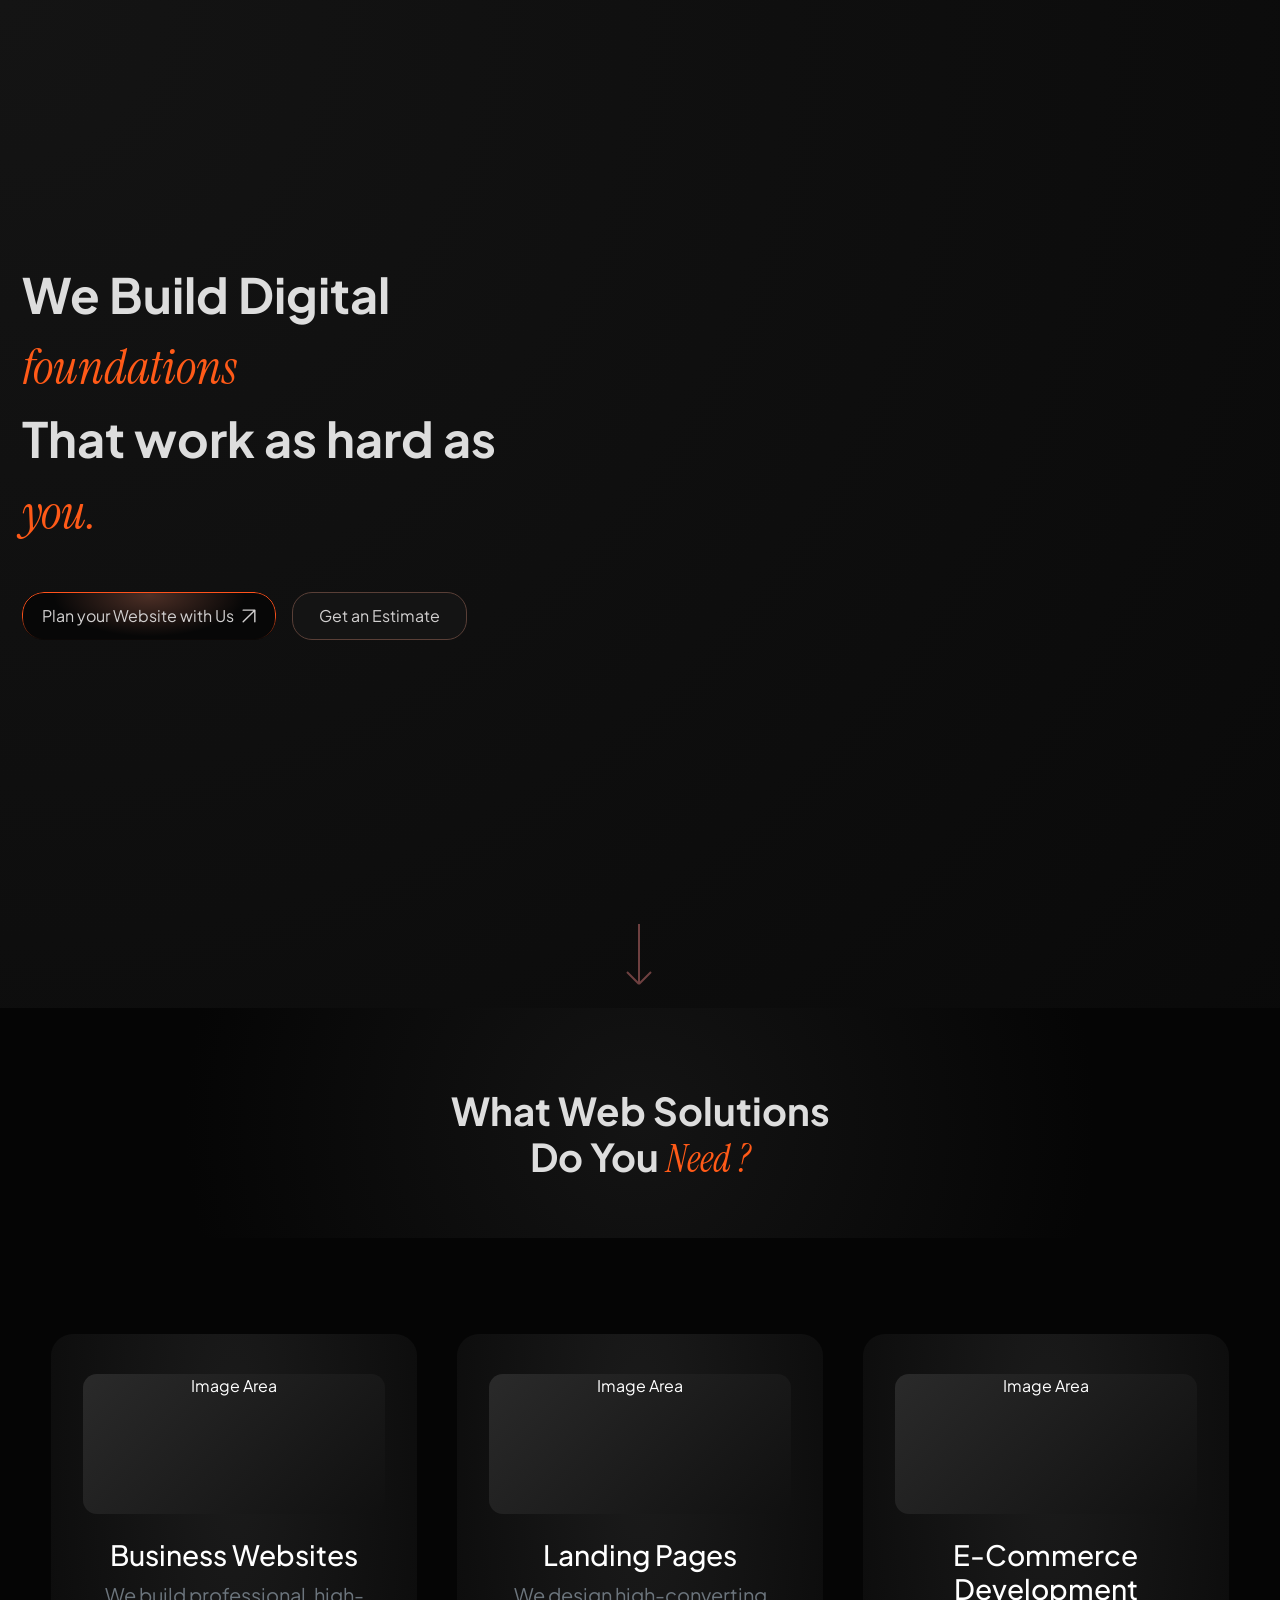
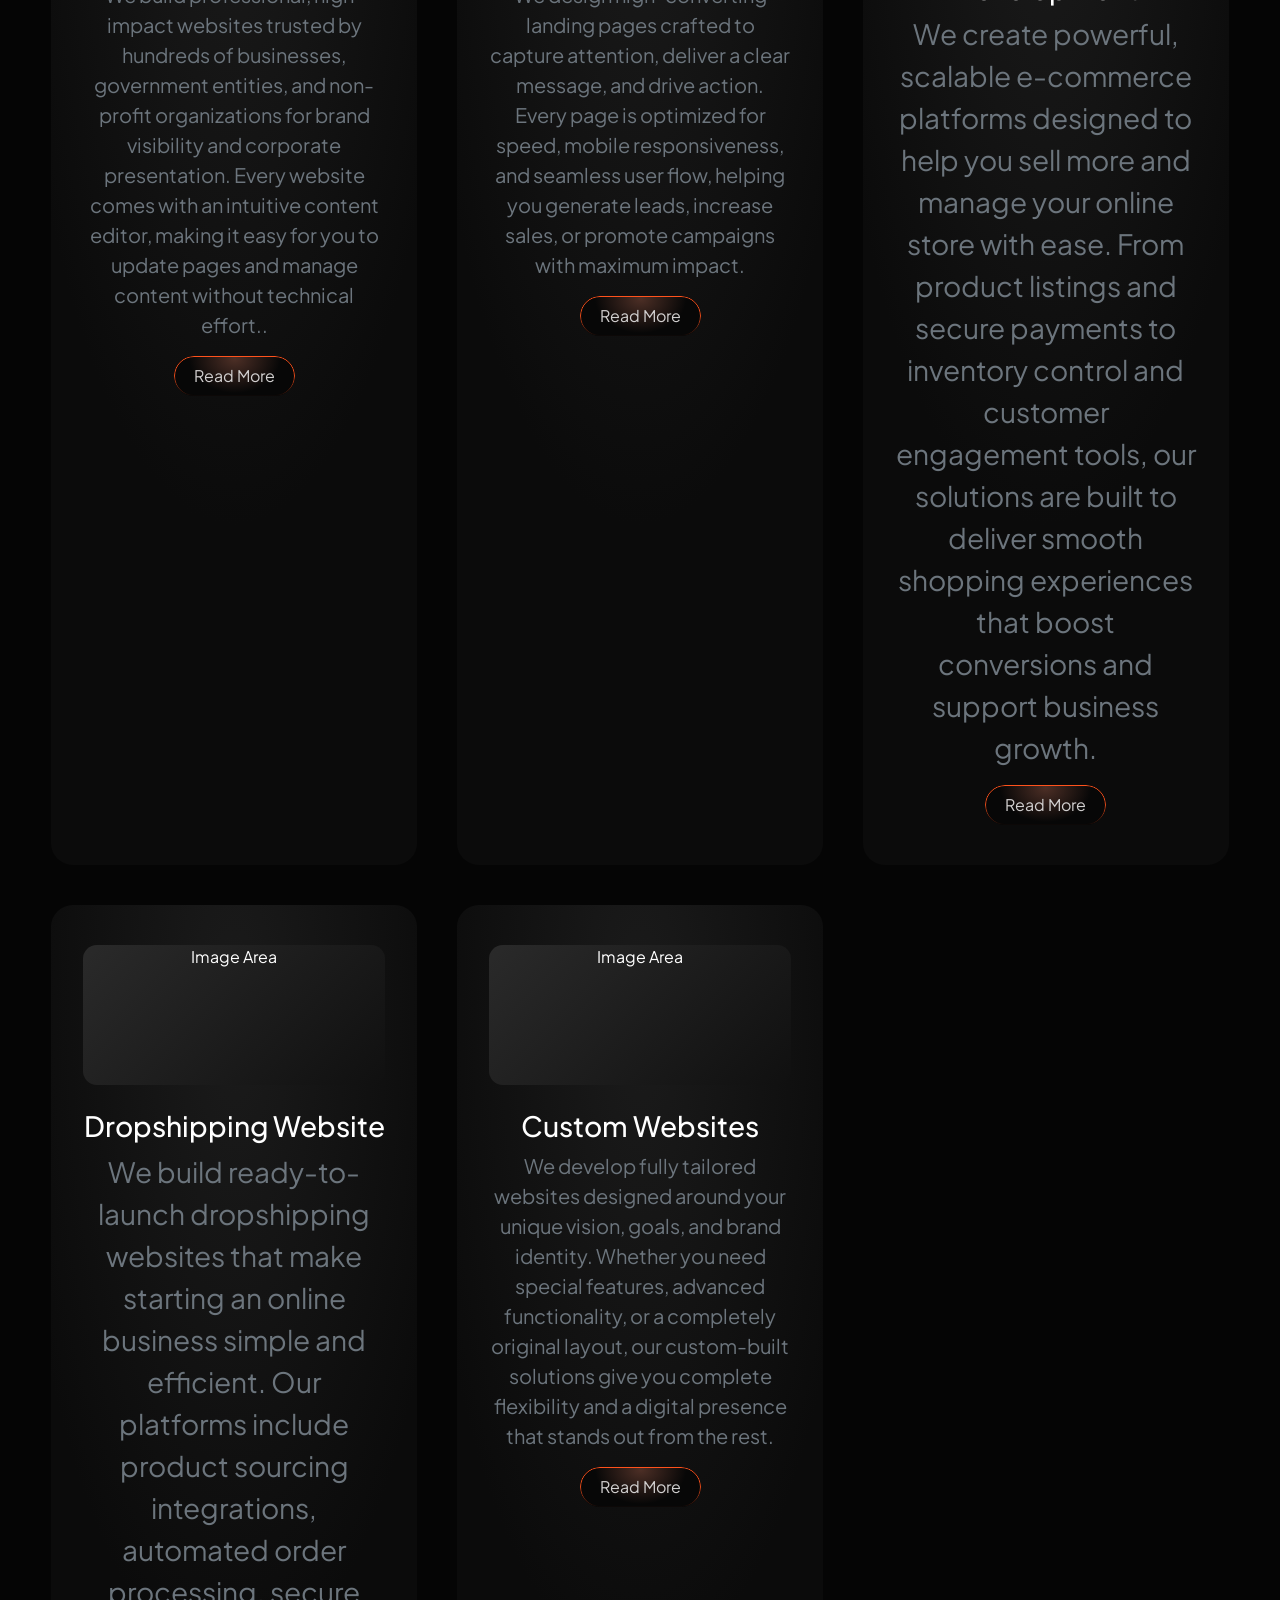
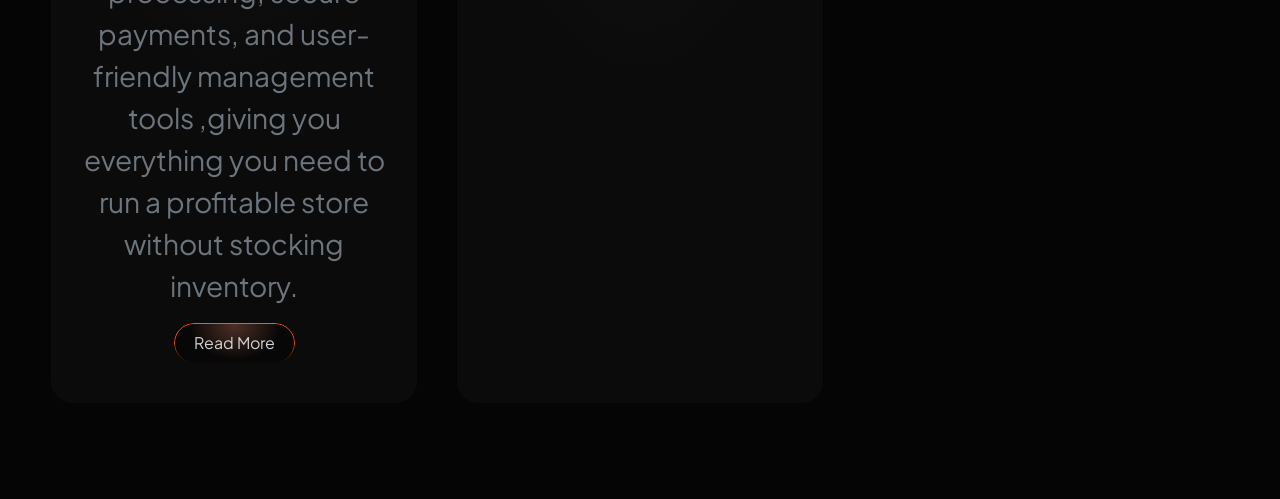
==== home.html @ cfbf2073 "home" ====
<!-- 
<!DOCTYPE html>
<html lang="en">
<head>
<meta charset="UTF-8">
<title>Hero Replica</title>
<meta name="viewport" content="width=device-width, initial-scale=1">

<link href="https://cdn.jsdelivr.net/npm/bootstrap@5.3.2/dist/css/bootstrap.min.css" rel="stylesheet">
<link href="https://fonts.googleapis.com/css2?family=Plus+Jakarta+Sans:wght@400;600;700&family=Instrument+Serif:ital@1&display=swap" rel="stylesheet">

<style>
/* ================= BASE ================= */
body {
  margin: 0;
  background: radial-gradient(circle at top left, #141414, #050505 60%);
  color: #fff;
  font-family: "Plus Jakarta Sans", sans-serif;
}

/* ================= HERO ================= */
.hero {
  min-height: 100vh;
  display: flex;
  align-items: center;
  position: relative;
}

/* ================= TEXT ================= */
.hero-left {
  max-width: 520px;
  z-index: 3;
}

h1 {
  color: #DDD;
  font-weight: 700;
  font-size: clamp(2.4rem, 3.8vw, 54px);
  line-height: 1.45;
  margin: 0;
}

.accent {
  color: #FF5A18;
  font-family: "Instrument Serif", serif;
  font-style: italic;
  font-weight: 400;
}

.inline-desktop {
  white-space: nowrap;
}

/* ================= BUTTONS ================= */
.hero-buttons {
  display: flex;
  gap: 16px;
  margin-top: 44px; /* MORE SPACE FROM TEXT */
  z-index: 3;
}

.cus-btn {
  position: relative;
  display: flex;
  align-items: center;
  gap: 8px;
  padding: 8px 20px;
  border-radius: 22px;
  background: radial-gradient(37.68% 85.68% at 50.15% 6.82%, #4D2F26 0%, #070707 100%);
  color: #D2D0D0;
  cursor: pointer;
}

.cus-btn::before {
  content: "";
  position: absolute;
  inset: 0;
  border-radius: inherit;
  border: 1.5px solid #FF521C;
  pointer-events: none;
  -webkit-mask: linear-gradient(to bottom, white 0%, white 45%, transparent 100%);
  mask: linear-gradient(to bottom, white 0%, white 45%, transparent 100%);
}

.btn-secondary-dark {
  display: inline-flex;
  align-items: center;
  justify-content: center;
  height: 48px;
  padding: 0 26px;
  border-radius: 20px;
  border: 1.5px solid #593F37;
  background: #141414;
  color: #D2D0D0;
  text-decoration: none;
}

/* ================= VISUAL ================= */
.visual-wrap {
  flex: 1;
  display: flex;
  justify-content: flex-end;
}

.visual-box {
  width: 420px;
  height: 420px;
}

.visual-box iframe {
  width: 100%;
  height: 100%;
  border: none;
}
.arrow-wrapper {
  width: 30px;
  height: 60.5px;
  margin: 24px auto 0;
  display: flex;
  justify-content: center;
  align-items: flex-start;

  animation: arrowFloat 2s ease-in-out infinite;
}
/* ===== FULLSCREEN HEADING ===== */
.solutions-hero {
  height: 100vh;
  display: flex;
  align-items: center;
  justify-content: center;
  text-align: center;
  background: radial-gradient(circle at center, #141414, #050505 70%);
  padding: 0 1.5rem;
}

.solutions-hero h2 {
  font-size: clamp(2.2rem, 4vw, 3.2rem);
  font-weight: 700;
  line-height: 1.25;
  color: #ddd;
}

.accent {
  color: #ff5a18;
  font-family: "Instrument Serif", serif;
  font-style: italic;
}

.accent-dot {
  display: inline-flex;
  align-items: center;
  justify-content: center;
  width: 36px;
  height: 36px;
  border-radius: 50%;
  background: #1db954;
  color: #fff;
  font-size: 18px;
  margin: 0 4px;
}

/* ===== CARDS SECTION (VISIBLE ON SCROLL) ===== */
.solutions-cards {
  background: #050505;
  padding: 6rem 4vw;
}

.cards-wrapper {
  display: grid;
  grid-template-columns: repeat(3, 1fr);
  gap: 2.5rem;
}

/* ===== CARD STYLE ===== */
.solution-card {
  background: radial-gradient(
    60% 60% at 50% 10%,
    #1b1b1b,
    #0b0b0b
  );
  border-radius: 22px;
  padding: 2.5rem 2rem;
  color: #cfcfcf;
  text-align: center;
  transition: transform 0.35s ease, box-shadow 0.35s ease;
}

.solution-card:hover {
  transform: translateY(-8px);
  box-shadow: 0 0 30px rgba(255, 90, 24, 0.25);
}

.solution-card h3 {
  color: #fff;
  margin-bottom: 1rem;
}

.solution-card p {
  font-size: 14px;
  line-height: 1.7;
  opacity: 0.85;
}

/* ===== BUTTON ===== */
.solution-card button {
  margin-top: 2rem;
  padding: 8px 22px;
  border-radius: 18px;
  background: transparent;
  border: 1.5px solid #ff5a18;
  color: #fff;
  cursor: pointer;
}

/* ===== MOBILE ===== */
@media (max-width: 991px) {
  .cards-wrapper {
    grid-template-columns: 1fr;
  }

  .solutions-cards {
    padding-top: 4rem;
  }
}

/* Optional: make SVG responsive inside */
.arrow-wrapper svg {
  display: block;
}

/* KEYFRAMES */
@keyframes arrowFloat {
  0% {
    transform: translateY(0);
    opacity: 0.6;
  }
  50% {
    transform: translateY(14px);
    opacity: 1;
  }
  100% {
    transform: translateY(0);
    opacity: 0.6;
  }
}

/* ================= DESKTOP ================= */
@media (min-width: 992px) {
  .hero {
    justify-content: space-between;
    padding: 6rem clamp(3rem, 6vw, 7rem) 0; /* LEFT & RIGHT PADDING ADDED */
  }

  .hero-left {
    padding-right: 40px;
  }
}

/* ================= MOBILE ================= */
@media (max-width: 991px) {

  .hero {
    padding: 0;
    flex-direction: column;
    justify-content: center;
    background: #050505;
  }

  .visual-wrap {
    position: absolute;
    inset: 0;
    width: 100%;
    height: 100%;
    z-index: 1;
  }

  .visual-box {
    width: 100%;
    height: 100%;
  }

  .visual-wrap::after {
    content: "";
    position: absolute;
    inset: 0;
    background: radial-gradient(
      circle at center,
      rgba(5,5,5,0.15) 0%,
      rgba(5,5,5,0.75) 55%,
      rgba(5,5,5,1) 100%
    );
    z-index: 2;
  }

  .hero-left {
    position: relative;
    text-align: center;
    max-width: 90%;
    margin: 0 auto;
  }

  h1 {
    font-size: clamp(2.3rem, 7vw, 3rem);
    line-height: 1.25;
  }

  .subtext {
    display: none;
  }

  .inline-desktop {
    white-space: normal;
  }

  .hero-buttons {
    flex-direction: column;
    align-items: center;
    margin-top: 80px;
    width: 100%;
  }

  .hero-buttons .cus-btn,
  .hero-buttons .btn-secondary-dark {
    width: 100%;
    max-width:fit-content;
   
  }
}
</style>
</head>

<body>

<section class="hero container-fluid">
  
  <div class="hero-left">
    <h1>
      We Build Digital <span class="accent">foundations</span><br>
      That work as hard as <span class="accent">you.</span>
    </h1>

    <div class="hero-buttons">
      <div class="cus-btn">
        Plan your Website with Us
        <svg width="14" height="14" viewBox="0 0 16 16" fill="none">
          <path d="M1.333 14.667L14.667 1.333M14.667 1.333V14.667M14.667 1.333H1.333"
            stroke="#D2D0D0" stroke-width="1.6" stroke-linecap="round" stroke-linejoin="round"/>
        </svg>
      </div>
      <a href="#" class="btn-secondary-dark">Get an Estimate</a>
    </div>
  </div>

  <div class="visual-wrap">
    <div class="visual-box">
      <iframe
        src="https://my.spline.design/webdevhero-4JfjLE9lYjwTbMoJqeeeJIdc/"
        loading="lazy"
        allowfullscreen>
      </iframe>
    </div>
  </div>

</section>
<div class="arrow-wrapper">
    <svg xmlns="http://www.w3.org/2000/svg" width="30" height="63" viewBox="0 0 30 63" fill="none">
      <path d="M13.3143 61.9142C14.0954 62.6953 15.3617 62.6953 16.1427 61.9142L28.8707 49.1863C29.6517 48.4052 29.6517 47.1389 28.8707 46.3579C28.0896 45.5768 26.8233 45.5768 26.0422 46.3579L14.7285 57.6716L3.41481 46.3579C2.63376 45.5768 1.36743 45.5768 0.58638 46.3579C-0.194669 47.1389 -0.194669 48.4052 0.58638 49.1863L13.3143 61.9142ZM14.7285 0H12.7285V60.5H14.7285H16.7285V0H14.7285Z"
        fill="#6E4040"/>
    </svg>
  </div>
  <section class="solutions-hero">
    <h2>
      What Web Solutions<br>
      Do You <span class="accent">Need ?</span>
    </h2>
  </section>
  
  <section class="solutions-cards">
    <div class="cards-wrapper">
   
      <div class="solution-card">
        <h3>Business Websites</h3>
        <p>We build professional, high-impact websites...</p>
        <button>Read More</button>
      </div>
  
     
      <div class="solution-card">
        <h3>Landing Pages</h3>
        <p>We design high-converting landing pages...</p>
        <button>Read More</button>
      </div>
  
     
      <div class="solution-card">
        <h3>E-Commerce Development</h3>
        <p>We create scalable e-commerce platforms...</p>
        <button>Read More</button>
      </div>
    </div>
  </section>
  
</body>
</html> -->
<!DOCTYPE html>
<html lang="en">
<head>
<meta charset="UTF-8">
<title>Home</title>
<meta name="viewport" content="width=device-width, initial-scale=1">

<link href="https://cdn.jsdelivr.net/npm/bootstrap@5.3.2/dist/css/bootstrap.min.css" rel="stylesheet">
<link href="https://fonts.googleapis.com/css2?family=Plus+Jakarta+Sans:wght@400;600;700&family=Instrument+Serif:ital@1&display=swap" rel="stylesheet">

<style>
/* ================= BASE ================= */
body {
  margin: 0;
  background: radial-gradient(circle at top left, #141414, #050505 60%);
  color: #fff;
  font-family: "Plus Jakarta Sans", sans-serif;
  overflow-x: hidden;
}

/* ================= HERO ================= */
.hero {
  min-height: 100vh;
  display: flex;
  align-items: center;
  position: relative;
  padding: 0 22px;
}

.hero-left {
  max-width: 520px;
  z-index: 3;
}

h1 {
  color: #DDD;
  font-weight: 700;
  font-size: clamp(2.4rem, 3.8vw, 54px);
  line-height: 1.45;
  margin: 0;
}

.accent {
  color: #FF5A18;
  font-family: "Instrument Serif", serif;
  font-style: italic;
  font-weight: 400;
}

/* ================= BUTTONS ================= */
.hero-buttons {
  display: flex;
  gap: 16px;
  margin-top: 44px;
}

.cus-btn {
  position: relative;
  display: flex;
  align-items: center;
  gap: 8px;
  padding: 8px 20px;
  border-radius: 22px;
  background: radial-gradient(37.68% 85.68% at 50.15% 6.82%, #4D2F26 0%, #070707 100%);
  color: #D2D0D0;
  cursor: pointer;
}

.cus-btn::before {
  content: "";
  position: absolute;
  inset: 0;
  border-radius: inherit;
  border: 1.5px solid #FF521C;
  -webkit-mask: linear-gradient(to bottom, white 0%, white 45%, transparent 100%);
}

.btn-secondary-dark {
  height: 48px;
  padding: 0 26px;
  border-radius: 20px;
  border: 1.5px solid #593F37;
  background: #141414;
  color: #D2D0D0;
  text-decoration: none;
  display: flex;
  align-items: center;
}
/* ================= CARD IMAGE SPACE ================= */
.solution-card {
  display: flex;
  flex-direction: column;
  align-items: center;
}

/* Image placeholder / image wrapper */
.solution-card .card-image {
  width: 100%;
  height: 140px;               /* space reserved for image */
  border-radius: 14px;
  background: linear-gradient(
    135deg,
    #2a2a2a,
    #101010
  );
  margin-bottom: 1.5rem;
  overflow: hidden;
}

/* If real <img> is used */
.solution-card .card-image img {
  width: 100%;
  height: 100%;
  object-fit: cover;
}

/* ================= BUTTON SPACING ================= */
.solution-card .cus-btn {
  margin-top: auto;            /* pushes button to bottom */
  align-self: center;
}

/* Optional: button hover polish */
.solution-card .cus-btn:hover {
  box-shadow: 0 0 18px rgba(255, 90, 24, 0.35);
}

/* ================= VISUAL ================= */
.visual-wrap {
  flex: 1;
  display: flex;
  justify-content: flex-end;
}

.visual-box {
  width: 420px;
  height: 420px;
}

.visual-box iframe {
  width: 100%;
  height: 100%;
  border: none;
}

/* ================= ARROW ================= */
.arrow-wrapper {
  width: 30px;
  height: 60px;
  margin: 24px auto;
  animation: arrowFloat 2s ease-in-out infinite;
}

/* ================= FULLSCREEN HEADING ================= */
.solutions-hero {
  height: 100vh;
  display: flex;
  align-items: center;
  justify-content: center;
  text-align: center;
  background: radial-gradient(circle at center, #141414, #050505 70%);
  transition: all 0.8s ease;
}

.solutions-hero h2 {
  font-size: clamp(2.2rem, 4vw, 3.2rem);
  font-weight: 700;
  color: #ddd;
}

/* SHRINK STATE */
.solutions-hero.shrink {
  height: auto;
  padding: 5rem 1.5rem 3rem;
}

.solutions-hero.shrink h2 {
  font-size: clamp(1.8rem, 3vw, 2.4rem);
}

/* ================= CARDS ================= */
.solutions-cards {
  background: #050505;
  padding: 6rem 4vw;
  opacity: 0;
  transform: translateY(80px);
  transition: all 1s ease;
}

.solutions-cards.show {
  opacity: 1;
  transform: translateY(0);
}

.cards-wrapper {
  display: grid;
  grid-template-columns: repeat(3, 1fr);
  gap: 2.5rem;
}

.solution-card {
  background: radial-gradient(60% 60% at 50% 10%, #1b1b1b, #0b0b0b);
  border-radius: 22px;
  padding: 2.5rem 2rem;
  text-align: center;
  transition: transform 0.35s ease, box-shadow 0.35s ease;
}

.solution-card:hover {
  transform: translateY(-8px);
  box-shadow: 0 0 30px rgba(255, 90, 24, 0.25);
}

.solution-card button {
  margin-top: 2rem;
  padding: 8px 22px;
  border-radius: 18px;
  background: transparent;
  border: 1.5px solid #ff5a18;
  color: #fff;
  cursor: pointer;
}

/* ================= MOBILE ================= */
@media (max-width: 991px) {
  .cards-wrapper {
    grid-template-columns: 1fr;
  }

 
.hero {
    padding: 0;
    flex-direction: column;
    justify-content: center;
    background: #050505;
  }

  .visual-wrap {
    position: absolute;
    inset: 0;
    width: 100%;
    height: 100%;
    z-index: 1;
  }

  .visual-box {
    width: 100%;
    height: 100%;
  }

  .visual-wrap::after {
    content: "";
    position: absolute;
    inset: 0;
    background: radial-gradient(
      circle at center,
      rgba(5,5,5,0.15) 0%,
      rgba(5,5,5,0.75) 55%,
      rgba(5,5,5,1) 100%
    );
    z-index: 2;
  }

  .hero-left {
    position: relative;
    text-align: center;
    max-width: 90%;
    margin: 0 auto;
  }

  h1 {
    font-size: clamp(2.3rem, 7vw, 3rem);
    line-height: 1.25;
  }

  .subtext {
    display: none;
  }

  .inline-desktop {
    white-space: normal;
  }

  .hero-buttons {
    flex-direction: column;
    align-items: center;
    margin-top: 80px;
    width: 100%;
  }

  .hero-buttons .cus-btn,
  .hero-buttons .btn-secondary-dark {
    width: 100%;
    max-width:fit-content;
   
  }
}
/* ================= KEYFRAMES ================= */
@keyframes arrowFloat {
  0% { transform: translateY(0); opacity: 0.6; }
  50% { transform: translateY(14px); opacity: 1; }
  100% { transform: translateY(0); opacity: 0.6; }
}
</style>
</head>

<body>

<section class="hero container-fluid">
  <div class="hero-left">
    <h1>
      We Build Digital <span class="accent">foundations</span><br>
      That work as hard as <span class="accent">you.</span>
    </h1>

    <div class="hero-buttons">
      <div class="cus-btn">
        Plan your Website with Us
        <svg width="14" height="14" viewBox="0 0 16 16" fill="none">
          <path d="M1.333 14.667L14.667 1.333M14.667 1.333V14.667M14.667 1.333H1.333"
            stroke="#D2D0D0" stroke-width="1.6" stroke-linecap="round" stroke-linejoin="round"/>
        </svg>
      </div>
      <a href="#" class="btn-secondary-dark">Get an Estimate</a>
    </div>
  </div>

  <div class="visual-wrap">
    <div class="visual-box">
      <iframe src="https://my.spline.design/webdevhero-4JfjLE9lYjwTbMoJqeeeJIdc/"></iframe>
    </div>
  </div>
</section>


<div class="arrow-wrapper">
  <svg width="30" height="63" viewBox="0 0 30 63" fill="none">
    <path d="M14 0V60M14 60L2 48M14 60L26 48" stroke="#6E4040" stroke-width="2"/>
  </svg>
</div>


<section class="solutions-hero">
  <h2>
    What Web Solutions<br>
    Do You <span class="accent">Need ?</span>
  </h2>
</section>

<section class="solutions-cards">
  <div class="cards-wrapper">
    <div class="solution-card">
        <div class="card-image">Image Area</div>
      <h3>Business Websites</h3>
      <p class="text-center text-secondary fw-normal lh-base fs-5 mb-0">We build professional, high-impact websites trusted by hundreds of businesses, government entities, and non-profit organizations for brand visibility and corporate presentation. Every website comes with an intuitive content editor, making it easy for you to update pages and manage content without technical effort..</p>
      <div class=" cus-btn mt-3 ">
                Read More
                
            </div>
    </div>

   
    <div class="solution-card">
       <div class="card-image">Image Area</div>
      <h3>Landing Pages</h3>
      <p class="text-center text-secondary fw-normal lh-base fs-5 mb-0">We design high-converting landing pages crafted to capture attention, deliver a clear message, and drive action. Every page is optimized for speed, mobile responsiveness, and seamless user flow, helping you generate leads, increase sales, or promote campaigns with maximum impact.
</p>
      <div class=" cus-btn mt-3 ">
                Read More
                
            </div>
    </div>
  

     <div class="solution-card">
       <div class="card-image">Image Area</div>
      <h3>E-Commerce Development</h3>
      <p class="text-center text-secondary fw-normal lh-base fs-3 mb-0">We create powerful, scalable e-commerce platforms designed to help you sell more and manage your online store with ease. From product listings and secure payments to inventory control and customer engagement tools, our solutions are built to deliver smooth shopping experiences that boost conversions and support business growth.</p>
      <div class=" cus-btn mt-3 ">
                Read More
                
            </div>
    </div>
    <div class="solution-card">
       <div class="card-image">Image Area</div>
      <h3>Dropshipping  Website</h3>
      <p class="text-center text-secondary fw-normal lh-base fs-3 mb-0">We build ready-to-launch dropshipping websites that make starting an online business simple and efficient. Our platforms include product sourcing integrations, automated order processing, secure payments, and user-friendly management tools ,giving you everything you need to run a profitable store without stocking inventory.</p>
      <div class=" cus-btn mt-3 ">
                Read More
                
            </div>
    </div>
    <div class="solution-card">
       <div class="card-image">Image Area</div>
      <h3>Custom Websites</h3>
      <p class="text-center text-secondary fw-normal lh-base fs-5 mb-0">We develop fully tailored websites designed around your unique vision, goals, and brand identity. Whether you need special features, advanced functionality, or a completely original layout, our custom-built solutions give you complete flexibility and a digital presence that stands out from the rest.
</p>
      <div class=" cus-btn mt-3 ">
                Read More
                
            </div>
    </div>
  </div>
</section>


<script>
const hero = document.querySelector('.solutions-hero');
const cards = document.querySelector('.solutions-cards');

window.addEventListener('scroll', () => {
  if (window.scrollY > hero.offsetTop + 100) {
    hero.classList.add('shrink');
  }

  if (window.scrollY > cards.offsetTop - window.innerHeight + 200) {
    cards.classList.add('show');
  }
});
</script>

</body>
</html>
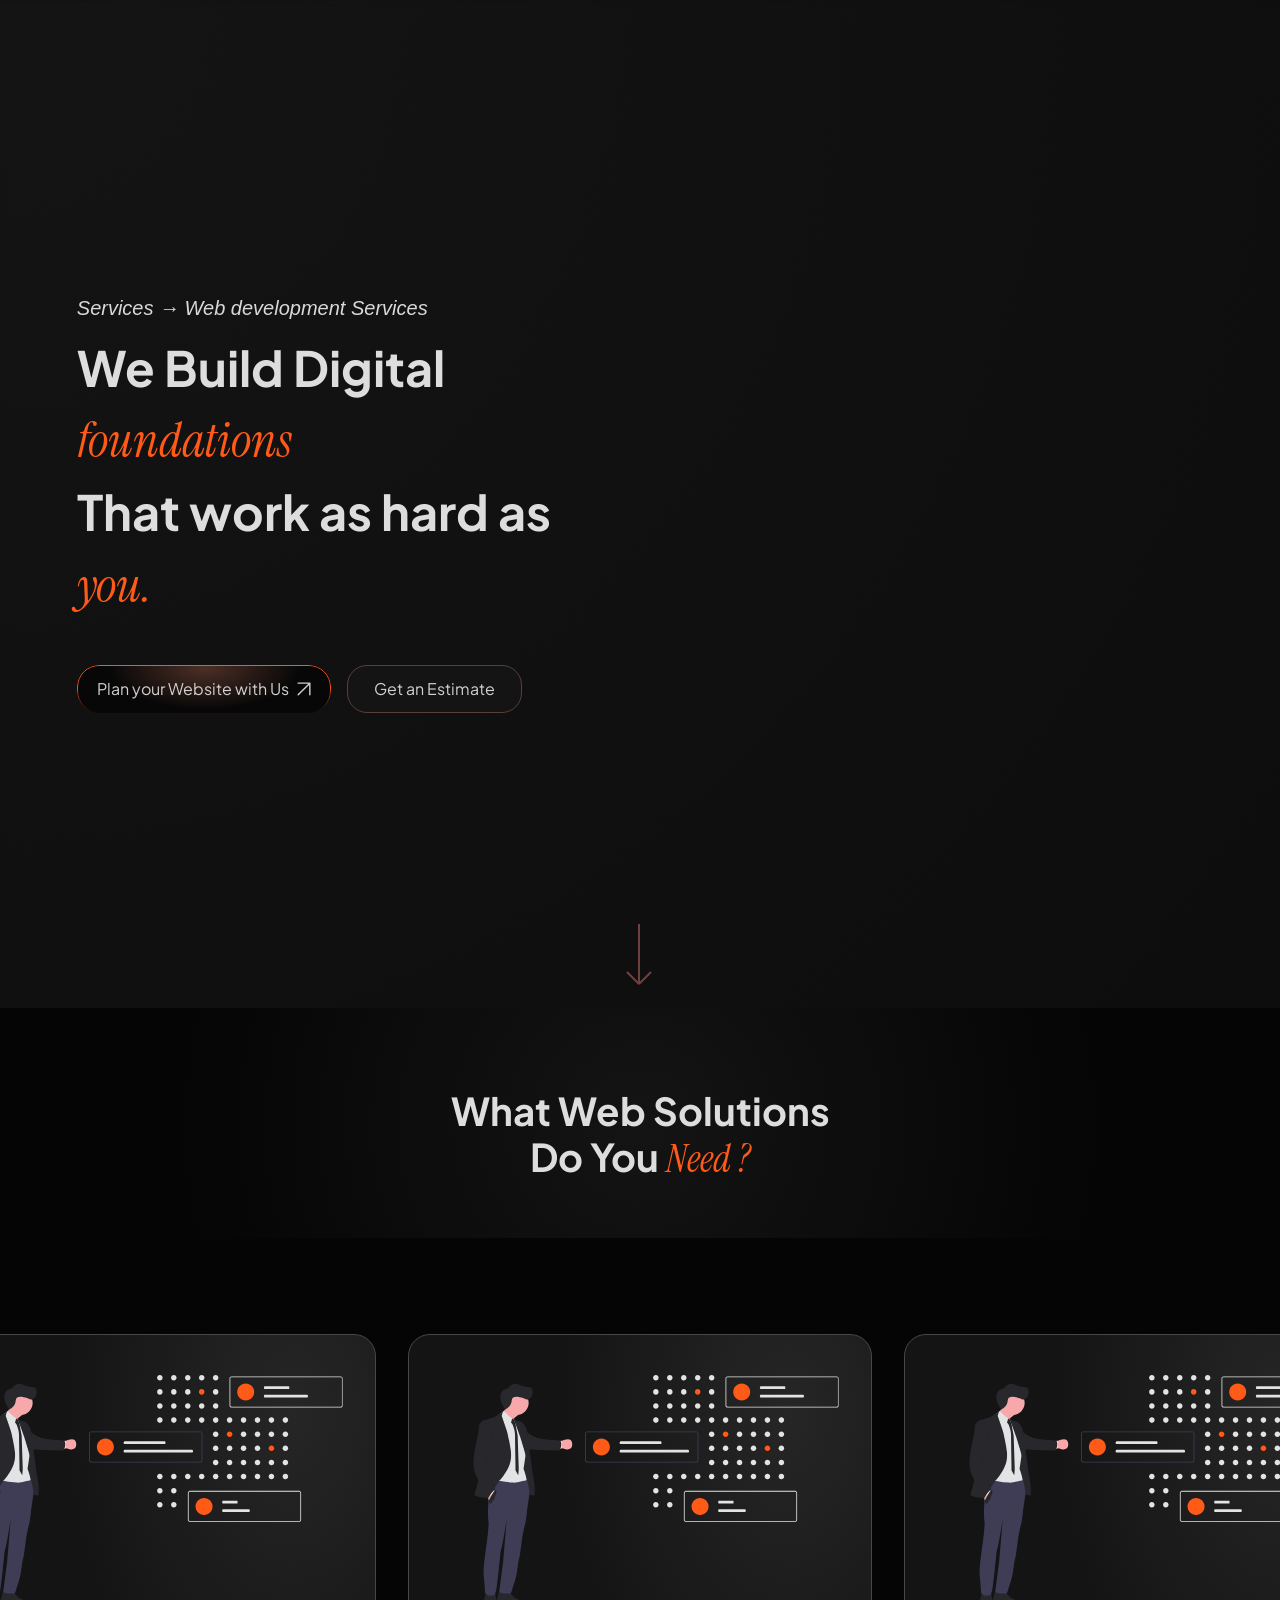
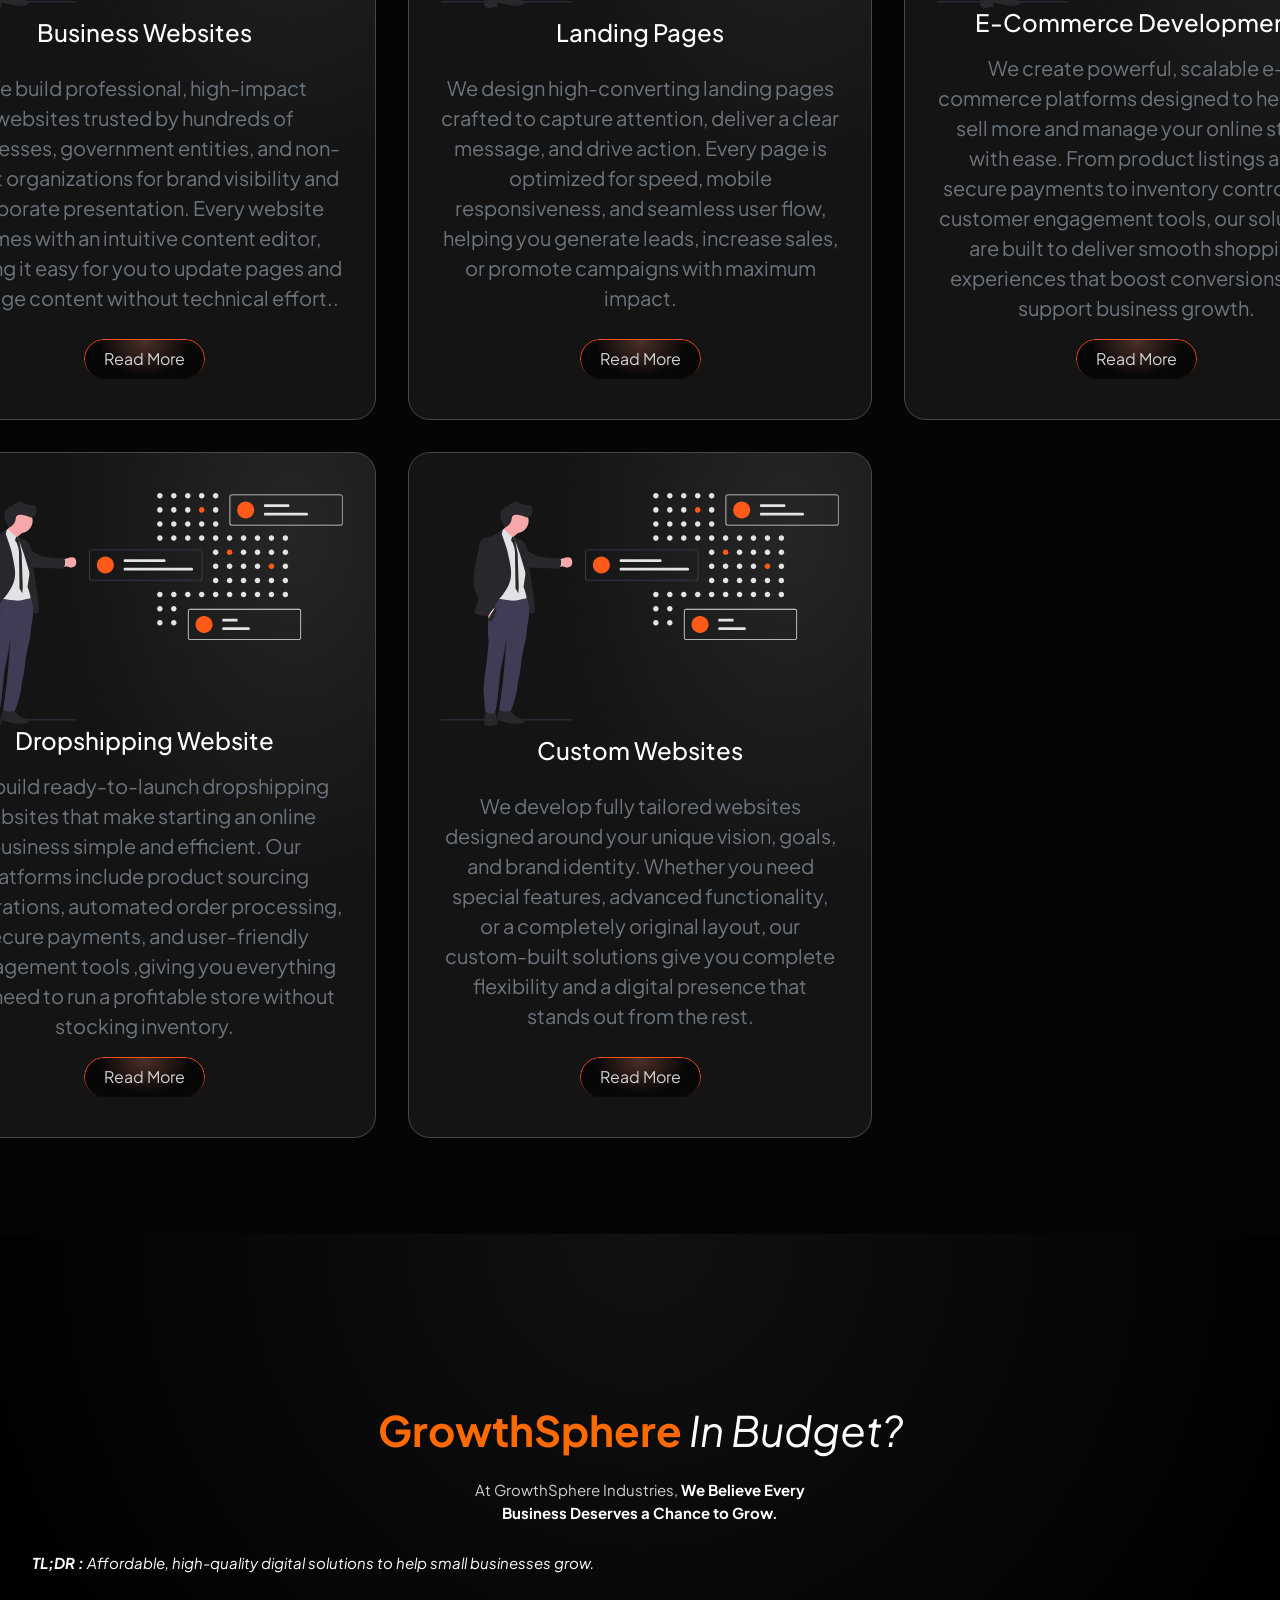
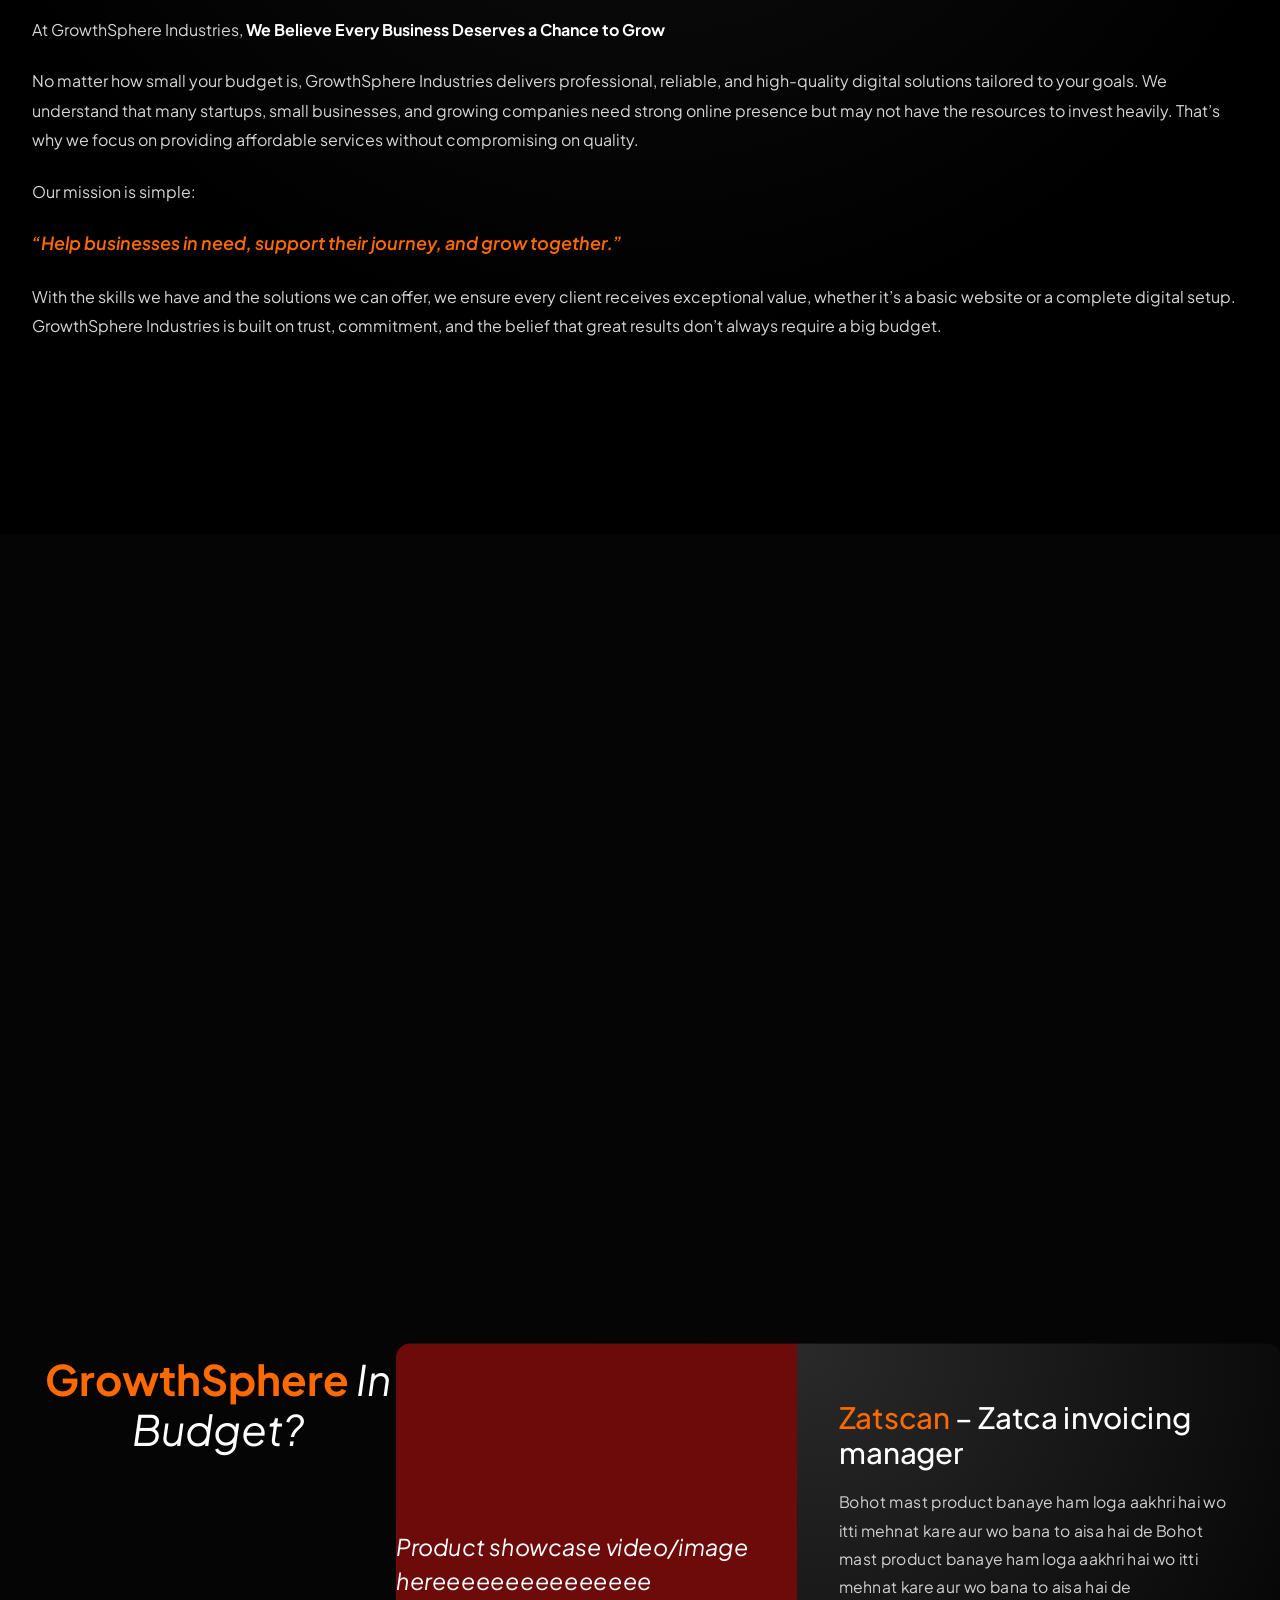
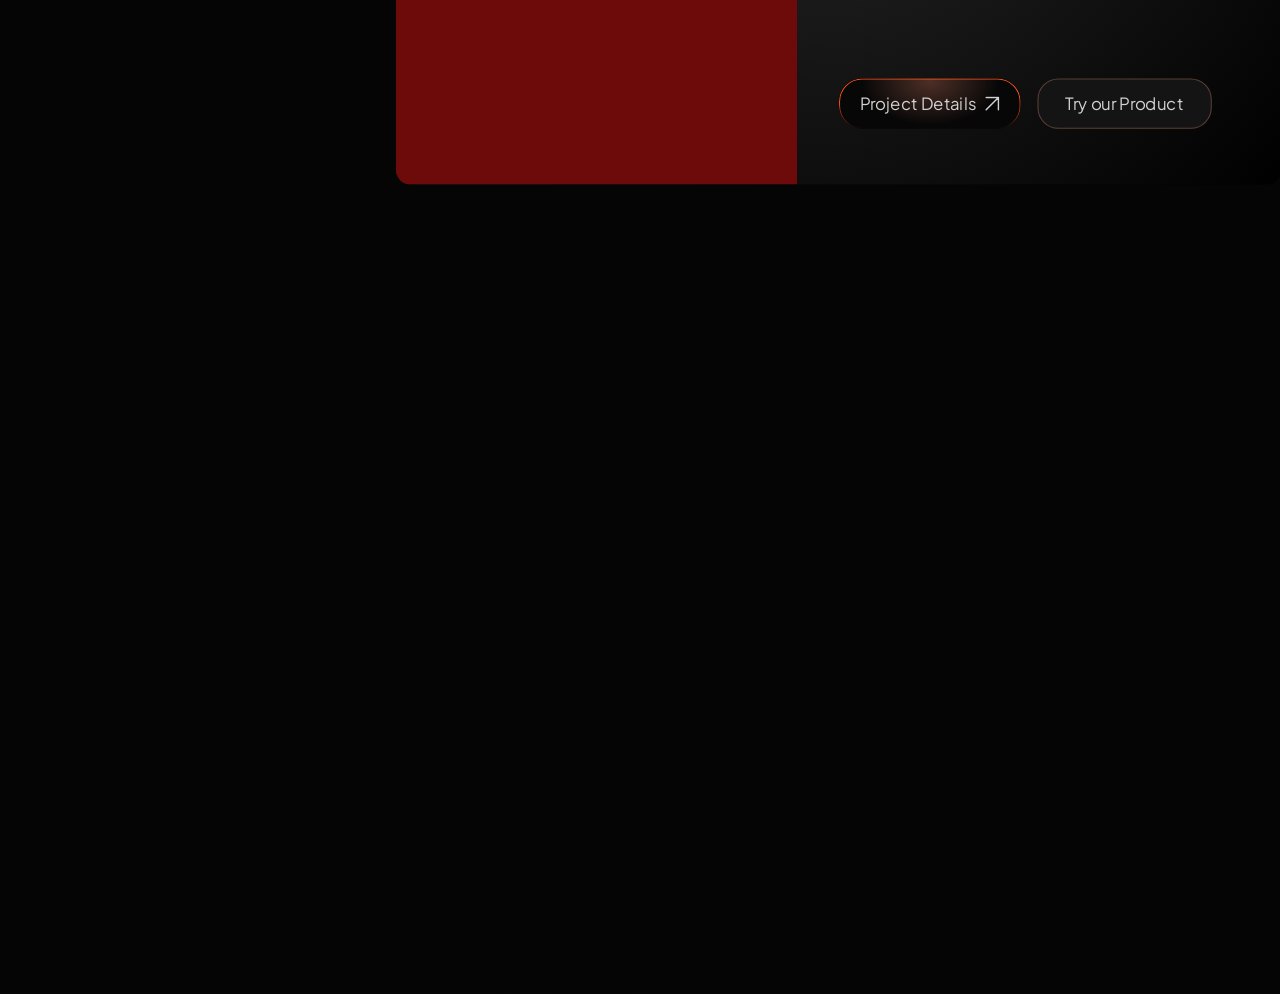
==== commit 40b2a15b: "Updated home" ====
--- a/home.html
+++ b/home.html
@@ -1,413 +1,11 @@
-<!-- 
-<!DOCTYPE html>
-<html lang="en">
-<head>
-<meta charset="UTF-8">
-<title>Hero Replica</title>
-<meta name="viewport" content="width=device-width, initial-scale=1">
-
-<link href="https://cdn.jsdelivr.net/npm/bootstrap@5.3.2/dist/css/bootstrap.min.css" rel="stylesheet">
-<link href="https://fonts.googleapis.com/css2?family=Plus+Jakarta+Sans:wght@400;600;700&family=Instrument+Serif:ital@1&display=swap" rel="stylesheet">
-
-<style>
-/* ================= BASE ================= */
-body {
-  margin: 0;
-  background: radial-gradient(circle at top left, #141414, #050505 60%);
-  color: #fff;
-  font-family: "Plus Jakarta Sans", sans-serif;
-}
-
-/* ================= HERO ================= */
-.hero {
-  min-height: 100vh;
-  display: flex;
-  align-items: center;
-  position: relative;
-}
-
-/* ================= TEXT ================= */
-.hero-left {
-  max-width: 520px;
-  z-index: 3;
-}
-
-h1 {
-  color: #DDD;
-  font-weight: 700;
-  font-size: clamp(2.4rem, 3.8vw, 54px);
-  line-height: 1.45;
-  margin: 0;
-}
-
-.accent {
-  color: #FF5A18;
-  font-family: "Instrument Serif", serif;
-  font-style: italic;
-  font-weight: 400;
-}
-
-.inline-desktop {
-  white-space: nowrap;
-}
-
-/* ================= BUTTONS ================= */
-.hero-buttons {
-  display: flex;
-  gap: 16px;
-  margin-top: 44px; /* MORE SPACE FROM TEXT */
-  z-index: 3;
-}
-
-.cus-btn {
-  position: relative;
-  display: flex;
-  align-items: center;
-  gap: 8px;
-  padding: 8px 20px;
-  border-radius: 22px;
-  background: radial-gradient(37.68% 85.68% at 50.15% 6.82%, #4D2F26 0%, #070707 100%);
-  color: #D2D0D0;
-  cursor: pointer;
-}
-
-.cus-btn::before {
-  content: "";
-  position: absolute;
-  inset: 0;
-  border-radius: inherit;
-  border: 1.5px solid #FF521C;
-  pointer-events: none;
-  -webkit-mask: linear-gradient(to bottom, white 0%, white 45%, transparent 100%);
-  mask: linear-gradient(to bottom, white 0%, white 45%, transparent 100%);
-}
-
-.btn-secondary-dark {
-  display: inline-flex;
-  align-items: center;
-  justify-content: center;
-  height: 48px;
-  padding: 0 26px;
-  border-radius: 20px;
-  border: 1.5px solid #593F37;
-  background: #141414;
-  color: #D2D0D0;
-  text-decoration: none;
-}
-
-/* ================= VISUAL ================= */
-.visual-wrap {
-  flex: 1;
-  display: flex;
-  justify-content: flex-end;
-}
-
-.visual-box {
-  width: 420px;
-  height: 420px;
-}
-
-.visual-box iframe {
-  width: 100%;
-  height: 100%;
-  border: none;
-}
-.arrow-wrapper {
-  width: 30px;
-  height: 60.5px;
-  margin: 24px auto 0;
-  display: flex;
-  justify-content: center;
-  align-items: flex-start;
-
-  animation: arrowFloat 2s ease-in-out infinite;
-}
-/* ===== FULLSCREEN HEADING ===== */
-.solutions-hero {
-  height: 100vh;
-  display: flex;
-  align-items: center;
-  justify-content: center;
-  text-align: center;
-  background: radial-gradient(circle at center, #141414, #050505 70%);
-  padding: 0 1.5rem;
-}
-
-.solutions-hero h2 {
-  font-size: clamp(2.2rem, 4vw, 3.2rem);
-  font-weight: 700;
-  line-height: 1.25;
-  color: #ddd;
-}
-
-.accent {
-  color: #ff5a18;
-  font-family: "Instrument Serif", serif;
-  font-style: italic;
-}
-
-.accent-dot {
-  display: inline-flex;
-  align-items: center;
-  justify-content: center;
-  width: 36px;
-  height: 36px;
-  border-radius: 50%;
-  background: #1db954;
-  color: #fff;
-  font-size: 18px;
-  margin: 0 4px;
-}
-
-/* ===== CARDS SECTION (VISIBLE ON SCROLL) ===== */
-.solutions-cards {
-  background: #050505;
-  padding: 6rem 4vw;
-}
-
-.cards-wrapper {
-  display: grid;
-  grid-template-columns: repeat(3, 1fr);
-  gap: 2.5rem;
-}
-
-/* ===== CARD STYLE ===== */
-.solution-card {
-  background: radial-gradient(
-    60% 60% at 50% 10%,
-    #1b1b1b,
-    #0b0b0b
-  );
-  border-radius: 22px;
-  padding: 2.5rem 2rem;
-  color: #cfcfcf;
-  text-align: center;
-  transition: transform 0.35s ease, box-shadow 0.35s ease;
-}
-
-.solution-card:hover {
-  transform: translateY(-8px);
-  box-shadow: 0 0 30px rgba(255, 90, 24, 0.25);
-}
-
-.solution-card h3 {
-  color: #fff;
-  margin-bottom: 1rem;
-}
-
-.solution-card p {
-  font-size: 14px;
-  line-height: 1.7;
-  opacity: 0.85;
-}
-
-/* ===== BUTTON ===== */
-.solution-card button {
-  margin-top: 2rem;
-  padding: 8px 22px;
-  border-radius: 18px;
-  background: transparent;
-  border: 1.5px solid #ff5a18;
-  color: #fff;
-  cursor: pointer;
-}
-
-/* ===== MOBILE ===== */
-@media (max-width: 991px) {
-  .cards-wrapper {
-    grid-template-columns: 1fr;
-  }
-
-  .solutions-cards {
-    padding-top: 4rem;
-  }
-}
-
-/* Optional: make SVG responsive inside */
-.arrow-wrapper svg {
-  display: block;
-}
-
-/* KEYFRAMES */
-@keyframes arrowFloat {
-  0% {
-    transform: translateY(0);
-    opacity: 0.6;
-  }
-  50% {
-    transform: translateY(14px);
-    opacity: 1;
-  }
-  100% {
-    transform: translateY(0);
-    opacity: 0.6;
-  }
-}
-
-/* ================= DESKTOP ================= */
-@media (min-width: 992px) {
-  .hero {
-    justify-content: space-between;
-    padding: 6rem clamp(3rem, 6vw, 7rem) 0; /* LEFT & RIGHT PADDING ADDED */
-  }
-
-  .hero-left {
-    padding-right: 40px;
-  }
-}
-
-/* ================= MOBILE ================= */
-@media (max-width: 991px) {
-
-  .hero {
-    padding: 0;
-    flex-direction: column;
-    justify-content: center;
-    background: #050505;
-  }
-
-  .visual-wrap {
-    position: absolute;
-    inset: 0;
-    width: 100%;
-    height: 100%;
-    z-index: 1;
-  }
-
-  .visual-box {
-    width: 100%;
-    height: 100%;
-  }
-
-  .visual-wrap::after {
-    content: "";
-    position: absolute;
-    inset: 0;
-    background: radial-gradient(
-      circle at center,
-      rgba(5,5,5,0.15) 0%,
-      rgba(5,5,5,0.75) 55%,
-      rgba(5,5,5,1) 100%
-    );
-    z-index: 2;
-  }
-
-  .hero-left {
-    position: relative;
-    text-align: center;
-    max-width: 90%;
-    margin: 0 auto;
-  }
-
-  h1 {
-    font-size: clamp(2.3rem, 7vw, 3rem);
-    line-height: 1.25;
-  }
-
-  .subtext {
-    display: none;
-  }
-
-  .inline-desktop {
-    white-space: normal;
-  }
-
-  .hero-buttons {
-    flex-direction: column;
-    align-items: center;
-    margin-top: 80px;
-    width: 100%;
-  }
-
-  .hero-buttons .cus-btn,
-  .hero-buttons .btn-secondary-dark {
-    width: 100%;
-    max-width:fit-content;
-   
-  }
-}
-</style>
-</head>
-
-<body>
-
-<section class="hero container-fluid">
-  
-  <div class="hero-left">
-    <h1>
-      We Build Digital <span class="accent">foundations</span><br>
-      That work as hard as <span class="accent">you.</span>
-    </h1>
-
-    <div class="hero-buttons">
-      <div class="cus-btn">
-        Plan your Website with Us
-        <svg width="14" height="14" viewBox="0 0 16 16" fill="none">
-          <path d="M1.333 14.667L14.667 1.333M14.667 1.333V14.667M14.667 1.333H1.333"
-            stroke="#D2D0D0" stroke-width="1.6" stroke-linecap="round" stroke-linejoin="round"/>
-        </svg>
-      </div>
-      <a href="#" class="btn-secondary-dark">Get an Estimate</a>
-    </div>
-  </div>
-
-  <div class="visual-wrap">
-    <div class="visual-box">
-      <iframe
-        src="https://my.spline.design/webdevhero-4JfjLE9lYjwTbMoJqeeeJIdc/"
-        loading="lazy"
-        allowfullscreen>
-      </iframe>
-    </div>
-  </div>
-
-</section>
-<div class="arrow-wrapper">
-    <svg xmlns="http://www.w3.org/2000/svg" width="30" height="63" viewBox="0 0 30 63" fill="none">
-      <path d="M13.3143 61.9142C14.0954 62.6953 15.3617 62.6953 16.1427 61.9142L28.8707 49.1863C29.6517 48.4052 29.6517 47.1389 28.8707 46.3579C28.0896 45.5768 26.8233 45.5768 26.0422 46.3579L14.7285 57.6716L3.41481 46.3579C2.63376 45.5768 1.36743 45.5768 0.58638 46.3579C-0.194669 47.1389 -0.194669 48.4052 0.58638 49.1863L13.3143 61.9142ZM14.7285 0H12.7285V60.5H14.7285H16.7285V0H14.7285Z"
-        fill="#6E4040"/>
-    </svg>
-  </div>
-  <section class="solutions-hero">
-    <h2>
-      What Web Solutions<br>
-      Do You <span class="accent">Need ?</span>
-    </h2>
-  </section>
-  
-  <section class="solutions-cards">
-    <div class="cards-wrapper">
-   
-      <div class="solution-card">
-        <h3>Business Websites</h3>
-        <p>We build professional, high-impact websites...</p>
-        <button>Read More</button>
-      </div>
-  
-     
-      <div class="solution-card">
-        <h3>Landing Pages</h3>
-        <p>We design high-converting landing pages...</p>
-        <button>Read More</button>
-      </div>
-  
-     
-      <div class="solution-card">
-        <h3>E-Commerce Development</h3>
-        <p>We create scalable e-commerce platforms...</p>
-        <button>Read More</button>
-      </div>
-    </div>
-  </section>
-  
-</body>
-</html> -->
+
 <!DOCTYPE html>
 <html lang="en">
 <head>
 <meta charset="UTF-8">
 <title>Home</title>
 <meta name="viewport" content="width=device-width, initial-scale=1">
+
 
 <link href="https://cdn.jsdelivr.net/npm/bootstrap@5.3.2/dist/css/bootstrap.min.css" rel="stylesheet">
 <link href="https://fonts.googleapis.com/css2?family=Plus+Jakarta+Sans:wght@400;600;700&family=Instrument+Serif:ital@1&display=swap" rel="stylesheet">
@@ -428,9 +26,30 @@
   display: flex;
   align-items: center;
   position: relative;
-  padding: 0 22px;
-}
-
+  padding: 0 30px; gap: 80px;
+}
+@media (min-width: 992px) {
+  .hero {
+     flex : 0 1 45%;
+    justify-content: space-between;
+    padding: 6rem clamp(3rem, 6vw, 7rem) 0; /* LEFT & RIGHT PADDING ADDED */
+  }
+
+  .hero-left {
+    flex : 0 1 55%;
+    padding-right: 40px;
+  }
+  .visual-box {
+  width: 1000px;
+  height: 1000px;
+}
+
+.visual-box iframe {
+  width: 50%;
+  height: 50%;
+  border: none;
+}
+}
 .hero-left {
   max-width: 520px;
   z-index: 3;
@@ -584,7 +203,7 @@
 
 /* ================= CARDS ================= */
 .solutions-cards {
-  background: #050505;
+  background: #050505; 
   padding: 6rem 4vw;
   opacity: 0;
   transform: translateY(80px);
@@ -596,20 +215,61 @@
   transform: translateY(0);
 }
 
+/* Grid wrapper */
 .cards-wrapper {
   display: grid;
-  grid-template-columns: repeat(3, 1fr);
-  gap: 2.5rem;
-}
-
+  grid-template-columns: repeat(3, 1fr); /* 3 columns on large screens */
+  gap: 32px;
+  max-width: 1300px;
+  margin: 0 auto; /* centers the grid horizontally */
+  justify-content: center; /* ensures grid content is centered */
+}
+
+/* Individual card */
 .solution-card {
-  background: radial-gradient(60% 60% at 50% 10%, #1b1b1b, #0b0b0b);
+  display: flex;
+  flex-direction: column;
+  justify-content: space-between; /* keeps button at bottom */
   border-radius: 22px;
+  border: 1.382px solid #4a4645;
+  background: radial-gradient(50.51% 53.12% at 82.21% 11.15%, #262626 0%, #141414 100%);
   padding: 2.5rem 2rem;
   text-align: center;
+  min-height: 100%; /* ensures all cards stretch equally */
   transition: transform 0.35s ease, box-shadow 0.35s ease;
 }
 
+/* Image area */
+.card-image {
+  height: clamp(220px, 25vw, 400px); /* responsive height */
+  width: 100%;
+  display: flex;
+  align-items: center;
+  justify-content: center;
+  margin-bottom: 20px;
+}
+
+.card-image img,
+.card-image svg {
+  width: auto;
+  height: 100%;
+  object-fit: contain; /* ensures the whole image is visible */
+}
+
+/* Headings and text */
+.solution-card h3 {
+  margin-bottom: 1rem;
+  font-size: 1.5rem;
+  color: #fff;
+}
+
+.solution-card p {
+  color: #d9d9d9;
+  font-weight: 300;
+  line-height: 1.6;
+  font-size: 1rem;
+  margin-bottom: 1.5rem;
+}
 .solution-card:hover {
   transform: translateY(-8px);
   box-shadow: 0 0 30px rgba(255, 90, 24, 0.25);
@@ -624,13 +284,195 @@
   color: #fff;
   cursor: pointer;
 }
-
+@media (max-width: 992px) {
+  .cards-wrapper {
+    grid-template-columns: repeat(2, 1fr);
+  }
+}
+
+/* Small screens: 1 column */
+@media (max-width: 600px) {
+  .cards-wrapper {
+    grid-template-columns: 1fr;
+  }
+}
+.service-path {
+  color: var(--Text---Secondary, #D9D9D9);
+  font-family: Inter, sans-serif;
+  font-size: 20px;
+  font-style: italic;
+  font-weight: 300;
+  line-height: 50px;
+}
+  .growthsphere-section {
+      min-height: 100vh;
+      display: flex;
+      align-items: center;
+      justify-content: center;
+      padding: 80px 20px;
+      background: radial-gradient(circle at top, #111 0%, #000 65%);
+    }
+
+    .container {
+      max-width: 1500px;
+      width: 100%;
+    }
+
+    /* ===== HEADINGS (CENTERED) ===== */
+    .title {
+      text-align: center;
+      font-size: 42px;
+      font-weight: 700;
+      margin-bottom: 24px;
+      color: #ffffff;
+    }
+
+    .highlight {
+      color: #ff6a00;
+    }
+
+    .title em {
+      font-style: italic;
+      font-weight:400;
+    }
+
+    .italic-highlight {
+      color: #fff;
+      font-style: italic;
+    }
+
+    .subtitle {
+      text-align: center;
+      font-size: 15px;
+      line-height: 1.5;
+      margin-bottom: 28px;
+      color: #cfcfcf;
+    }
+
+    .subtitle strong {
+      color: #fff;
+    }
+
+    .tl-dr {
+      text-align: left;
+      font-size: 15px;
+      margin-bottom: 40px;
+      color: #fff;
+    }
+
+    .tl-dr strong {
+      color: #fff;
+    }
+
+    /* ===== BODY TEXT (LEFT ALIGNED) ===== */
+    .normal-text {
+      text-align: left;
+      font-size: 16px;
+      line-height: 1.85;
+      margin-bottom: 22px;
+      color: #d6d6d6;
+    }
+
+    .normal-text strong {
+      color: #ffffff;
+    }
+
+    .mission-text {
+      text-align: left;
+      font-size: 18px;
+      font-style: italic;
+      font-weight: 600;
+      color: #ff6a00;
+      margin: 8px 0 26px;
+    }
+
+    /* Responsive */
+    @media (max-width: 768px) {
+      .title {
+        font-size: 32px;
+      }
+
+      .subtitle {
+        font-size: 18px;
+      }
+    }
+
+     .spacer {
+    height: 80vh;
+  }
+
+  /* Section */
+  .projects-section {
+    padding: 100px 20px;
+    display: flex;
+    justify-content: center;
+  }
+
+  /* CARD */
+  .project-card {
+    width: 90%;
+    max-width: 1200px;
+    height: 420px;
+    display: flex;
+    overflow: hidden;
+    border-radius: 14px;
+
+    /* START SMALL */
+    transform: scale(0.9);
+    transition: transform 0.2s linear;
+
+    background: linear-gradient(135deg, #1a1a1a, #000);
+  }
+
+  /* LEFT */
+  .project-media {
+    flex: 1;
+    background: #6d0b0b;
+    display: flex;
+    align-items: center;
+    justify-content: center;
+    font-size: 22px;
+    font-style: italic;
+  }
+
+  /* RIGHT */
+  .project-content {
+    flex: 1;
+    padding: 40px;
+    background: radial-gradient(circle at top left, #2a2a2a, #000);
+    display: flex;
+    flex-direction: column;
+    justify-content: center;
+  }
+
+  .project-title {
+    font-size: 28px;
+    margin-bottom: 16px;
+  }
+
+  .project-title span {
+    color: #ff6a00;
+  }
+
+  .project-desc {
+    font-size: 15px;
+    line-height: 1.8;
+    color: #d0d0d0;
+    margin-bottom: 30px;
+  }
+
+  .project-actions {
+    display: flex;
+    gap: 16px;
+  }
 /* ================= MOBILE ================= */
 @media (max-width: 991px) {
   .cards-wrapper {
     grid-template-columns: 1fr;
   }
-
+.service-path{
+  display: none;
+}
  
 .hero {
     padding: 0;
@@ -712,6 +554,10 @@
 
 <section class="hero container-fluid">
   <div class="hero-left">
+   <p class="service-path mb-0">
+  Services → Web development Services
+</p>
+
     <h1>
       We Build Digital <span class="accent">foundations</span><br>
       That work as hard as <span class="accent">you.</span>
@@ -754,7 +600,7 @@
 <section class="solutions-cards">
   <div class="cards-wrapper">
     <div class="solution-card">
-        <div class="card-image">Image Area</div>
+        <img src="assets/web-dev.svg">
       <h3>Business Websites</h3>
       <p class="text-center text-secondary fw-normal lh-base fs-5 mb-0">We build professional, high-impact websites trusted by hundreds of businesses, government entities, and non-profit organizations for brand visibility and corporate presentation. Every website comes with an intuitive content editor, making it easy for you to update pages and manage content without technical effort..</p>
       <div class=" cus-btn mt-3 ">
@@ -765,7 +611,7 @@
 
    
     <div class="solution-card">
-       <div class="card-image">Image Area</div>
+       <img src="assets/web-dev.svg">
       <h3>Landing Pages</h3>
       <p class="text-center text-secondary fw-normal lh-base fs-5 mb-0">We design high-converting landing pages crafted to capture attention, deliver a clear message, and drive action. Every page is optimized for speed, mobile responsiveness, and seamless user flow, helping you generate leads, increase sales, or promote campaigns with maximum impact.
 </p>
@@ -777,25 +623,25 @@
   
 
      <div class="solution-card">
-       <div class="card-image">Image Area</div>
+       <img src="assets/web-dev.svg">
       <h3>E-Commerce Development</h3>
-      <p class="text-center text-secondary fw-normal lh-base fs-3 mb-0">We create powerful, scalable e-commerce platforms designed to help you sell more and manage your online store with ease. From product listings and secure payments to inventory control and customer engagement tools, our solutions are built to deliver smooth shopping experiences that boost conversions and support business growth.</p>
+      <p class="text-center text-secondary fw-normal lh-base fs-5 mb-0">We create powerful, scalable e-commerce platforms designed to help you sell more and manage your online store with ease. From product listings and secure payments to inventory control and customer engagement tools, our solutions are built to deliver smooth shopping experiences that boost conversions and support business growth.</p>
       <div class=" cus-btn mt-3 ">
                 Read More
                 
             </div>
     </div>
     <div class="solution-card">
-       <div class="card-image">Image Area</div>
+     <img src="assets/web-dev.svg">
       <h3>Dropshipping  Website</h3>
-      <p class="text-center text-secondary fw-normal lh-base fs-3 mb-0">We build ready-to-launch dropshipping websites that make starting an online business simple and efficient. Our platforms include product sourcing integrations, automated order processing, secure payments, and user-friendly management tools ,giving you everything you need to run a profitable store without stocking inventory.</p>
+      <p class="text-center text-secondary fw-normal lh-base fs-5 mb-0">We build ready-to-launch dropshipping websites that make starting an online business simple and efficient. Our platforms include product sourcing integrations, automated order processing, secure payments, and user-friendly management tools ,giving you everything you need to run a profitable store without stocking inventory.</p>
       <div class=" cus-btn mt-3 ">
                 Read More
                 
             </div>
     </div>
     <div class="solution-card">
-       <div class="card-image">Image Area</div>
+       <img src="assets/web-dev.svg">
       <h3>Custom Websites</h3>
       <p class="text-center text-secondary fw-normal lh-base fs-5 mb-0">We develop fully tailored websites designed around your unique vision, goals, and brand identity. Whether you need special features, advanced functionality, or a completely original layout, our custom-built solutions give you complete flexibility and a digital presence that stands out from the rest.
 </p>
@@ -806,12 +652,101 @@
     </div>
   </div>
 </section>
-
+<section class="growthsphere-section">
+  <div class="container">
+    <h2 class="title">
+      <span class="highlight">GrowthSphere</span> <em>In <span class="italic-highlight">Budget</span>?</em>
+    </h2>
+
+    <p class="subtitle">
+      At GrowthSphere Industries, <strong>We Believe Every <br> Business Deserves a Chance to Grow.</strong>
+    </p>
+
+    <p class="tl-dr">
+      <em><strong>TL;DR :</strong> Affordable, high-quality digital solutions to help small businesses grow.</em>
+    </p>
+
+    <p class="normal-text">
+      At GrowthSphere Industries, <strong>We Believe Every Business Deserves a Chance to Grow</strong>
+    </p>
+
+    <p class="normal-text">
+      No matter how small your budget is, GrowthSphere Industries delivers professional, reliable, and high-quality digital solutions tailored to your goals. We understand that many startups, small businesses, and growing companies need strong online presence but may not have the resources to invest heavily. That’s why we focus on providing affordable services without compromising on quality.
+    </p>
+
+    <p class="normal-text">
+      Our mission is simple:
+    </p>
+
+    <p class="mission-text">
+      “Help businesses in need, support their journey, and grow together.”
+    </p>
+
+    <p class="normal-text">
+      With the skills we have and the solutions we can offer, we ensure every client receives exceptional value, whether it’s a basic website or a complete digital setup. GrowthSphere Industries is built on trust, commitment, and the belief that great results don’t always require a big budget.
+    </p>
+  </div>
+</section>
+<div class="spacer"></div>
+
+<section class="projects-section">
+   <h2 class="title">
+      <span class="highlight">GrowthSphere</span> <em>In <span class="italic-highlight">Budget</span>?</em>
+    </h2>
+  <div class="project-card" id="projectCard">
+    
+    <div class="project-media">
+      Product showcase video/image hereeeeeeeeeeeeeee
+    </div>
+
+    <div class="project-content">
+      <h3 class="project-title">
+        <span>Zatscan</span> – Zatca invoicing manager
+      </h3>
+
+      <p class="project-desc">
+        Bohot mast product banaye ham loga aakhri hai wo itti mehnat kare aur wo bana to aisa hai de Bohot mast product banaye ham loga aakhri hai wo itti mehnat kare aur wo bana to aisa hai de
+      </p>
+
+      <div class="hero-buttons">
+      <div class="cus-btn">
+       Project Details
+        <svg width="14" height="14" viewBox="0 0 16 16" fill="none">
+          <path d="M1.333 14.667L14.667 1.333M14.667 1.333V14.667M14.667 1.333H1.333"
+            stroke="#D2D0D0" stroke-width="1.6" stroke-linecap="round" stroke-linejoin="round"/>
+        </svg>
+      </div>
+      <a href="#" class="btn-secondary-dark">Try our Product</a>
+    </div>
+    </div>
+  </div>
+</section>
+
+<div class="spacer"></div>
 
 <script>
 const hero = document.querySelector('.solutions-hero');
 const cards = document.querySelector('.solutions-cards');
-
+ const card = document.getElementById("projectCard");
+
+  function scaleOnScroll() {
+    const rect = card.getBoundingClientRect();
+    const windowHeight = window.innerHeight;
+
+    if (rect.top < windowHeight && rect.bottom > 0) {
+      const visible = 1 - rect.top / windowHeight;
+
+      /* SCALE RANGE */
+      const scale = Math.min(1.05, Math.max(0.9, visible));
+      card.style.transform = `scale(${scale})`;
+    }
+  }
+
+  window.addEventListener("scroll", () => {
+    requestAnimationFrame(scaleOnScroll);
+  });
+
+  scaleOnScroll();
 window.addEventListener('scroll', () => {
   if (window.scrollY > hero.offsetTop + 100) {
     hero.classList.add('shrink');
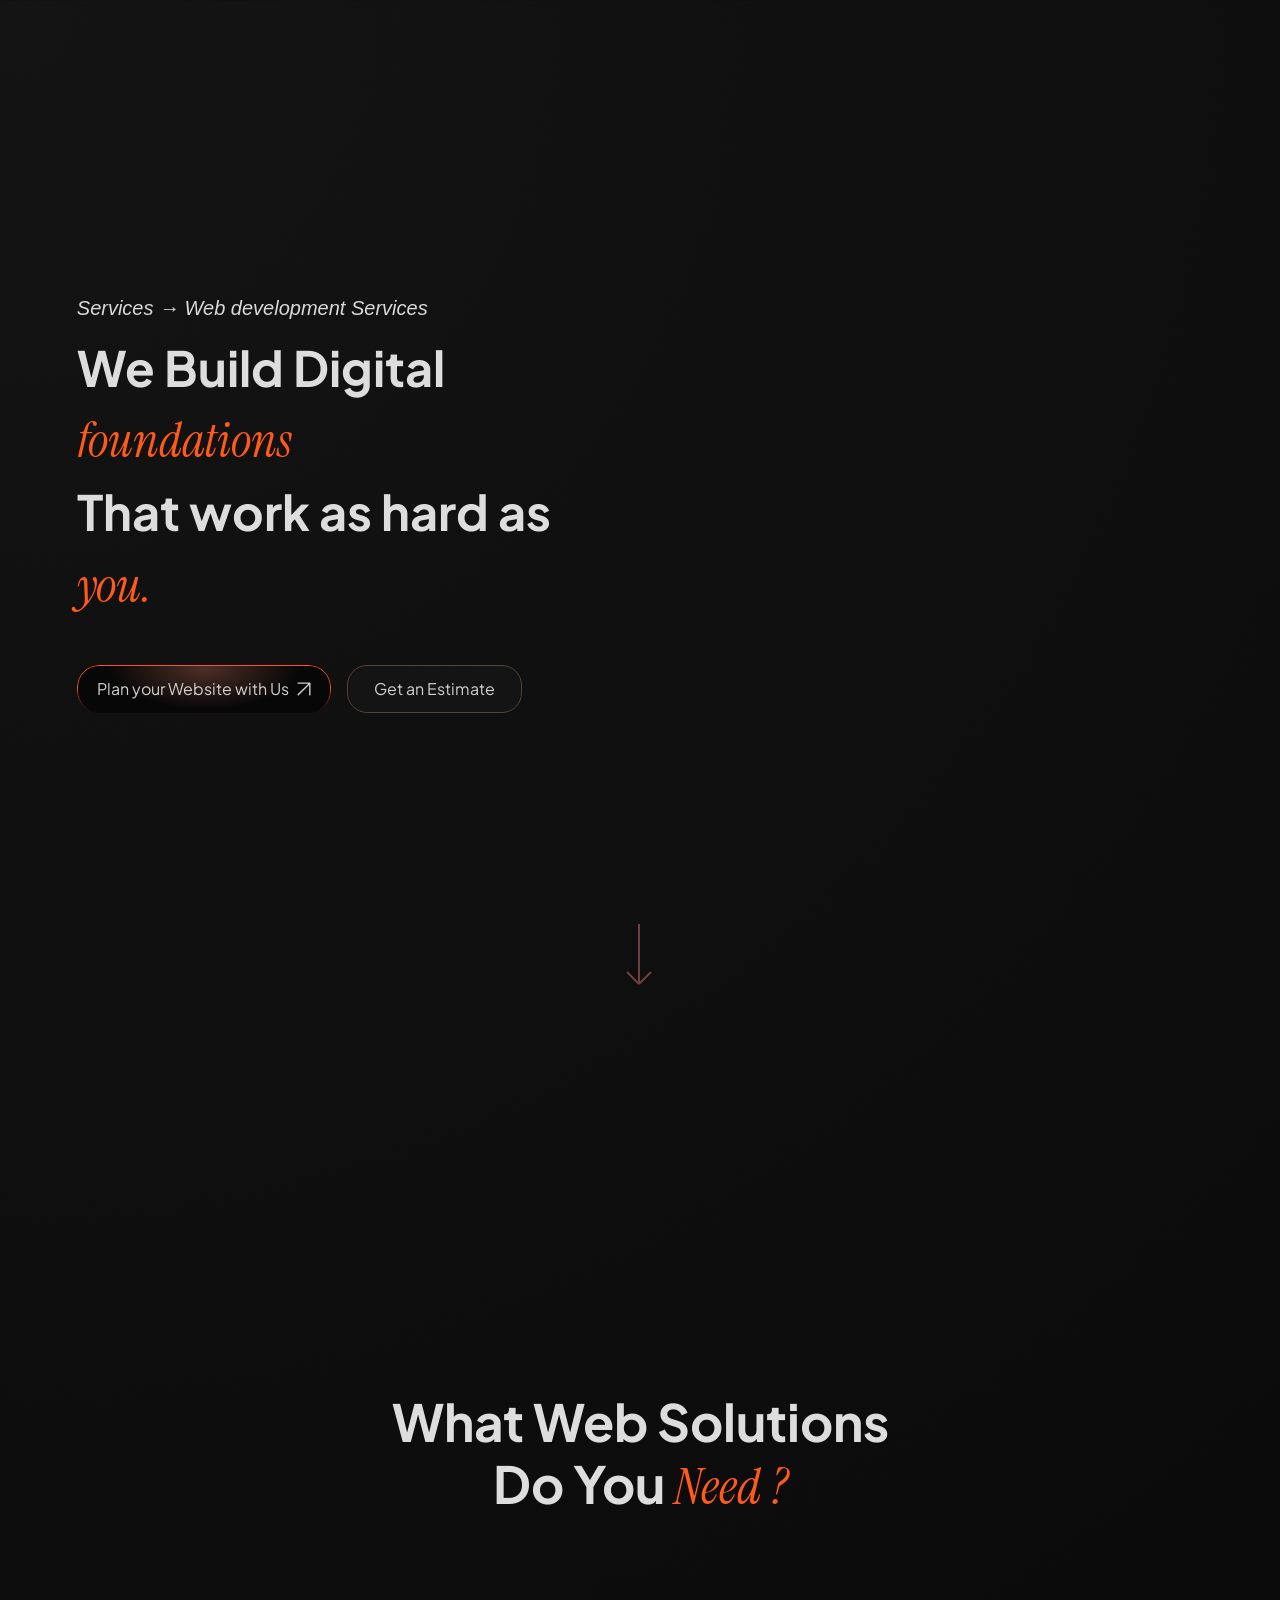
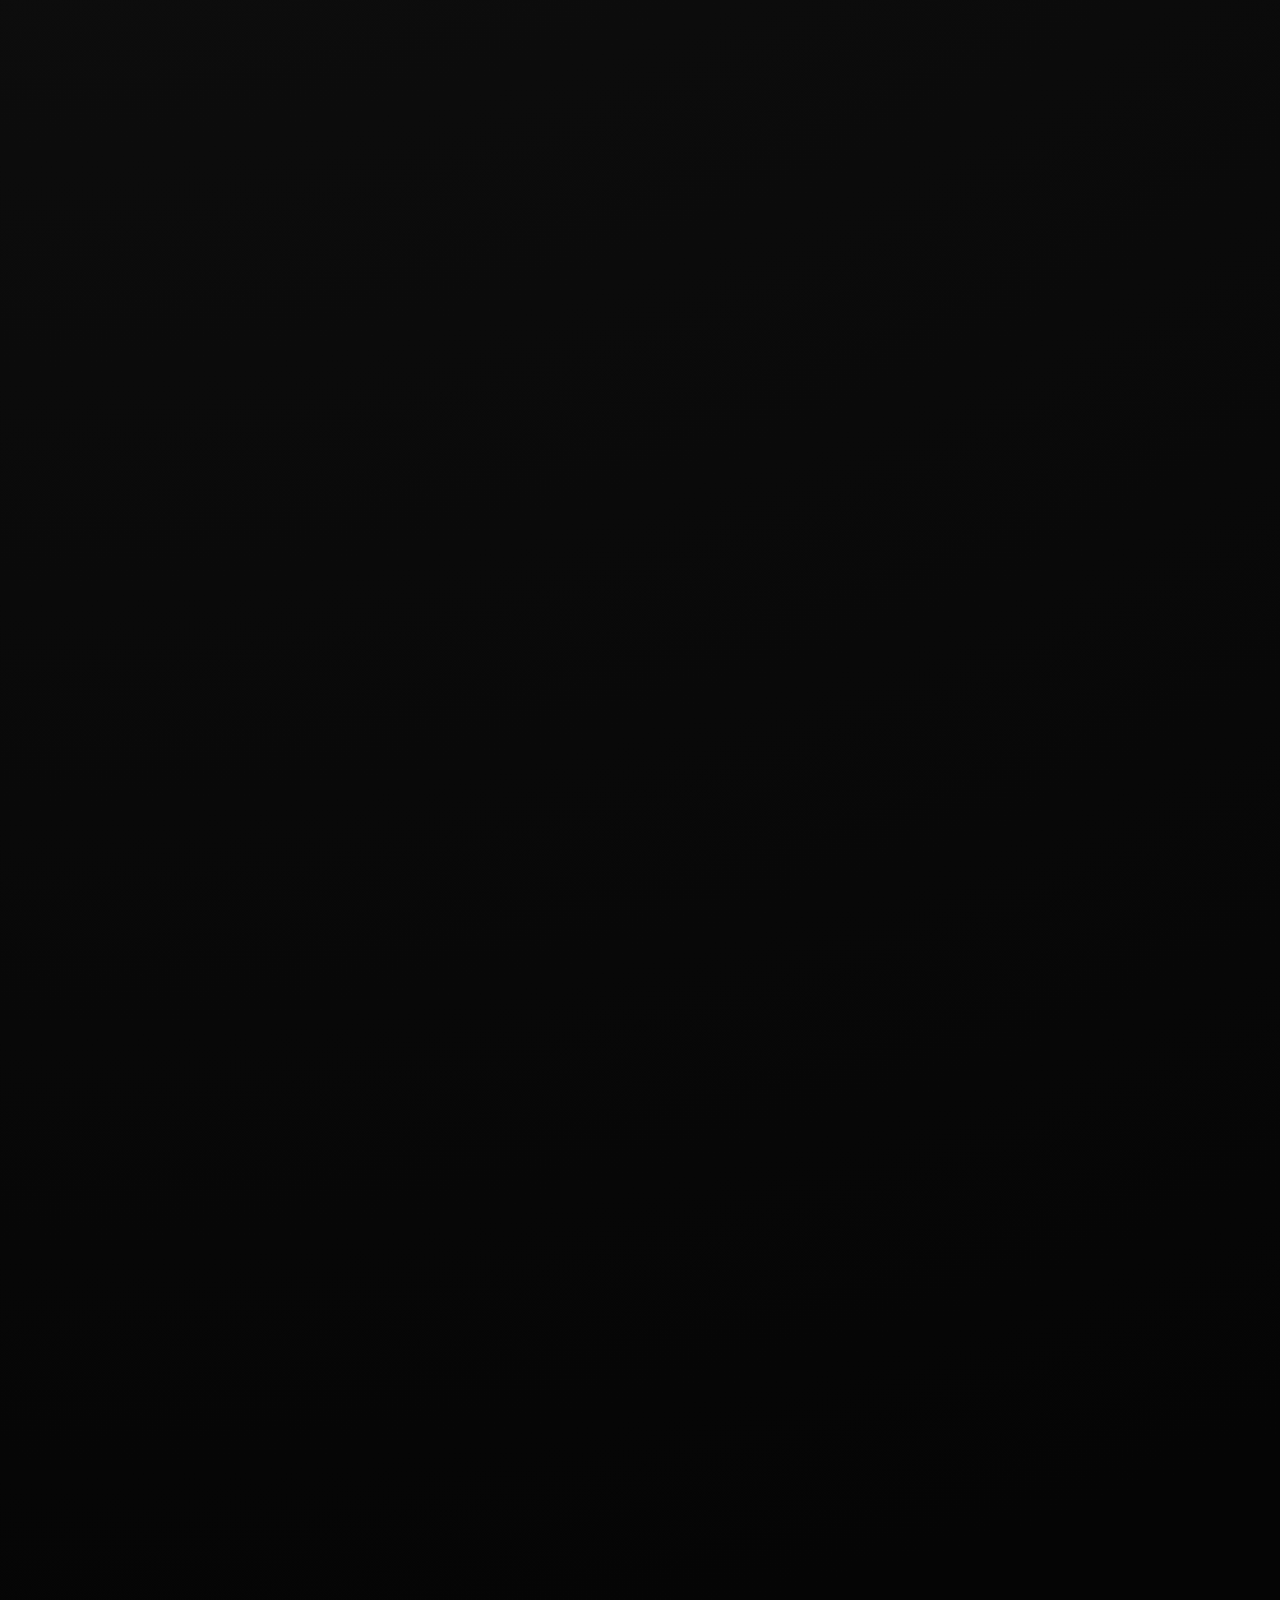
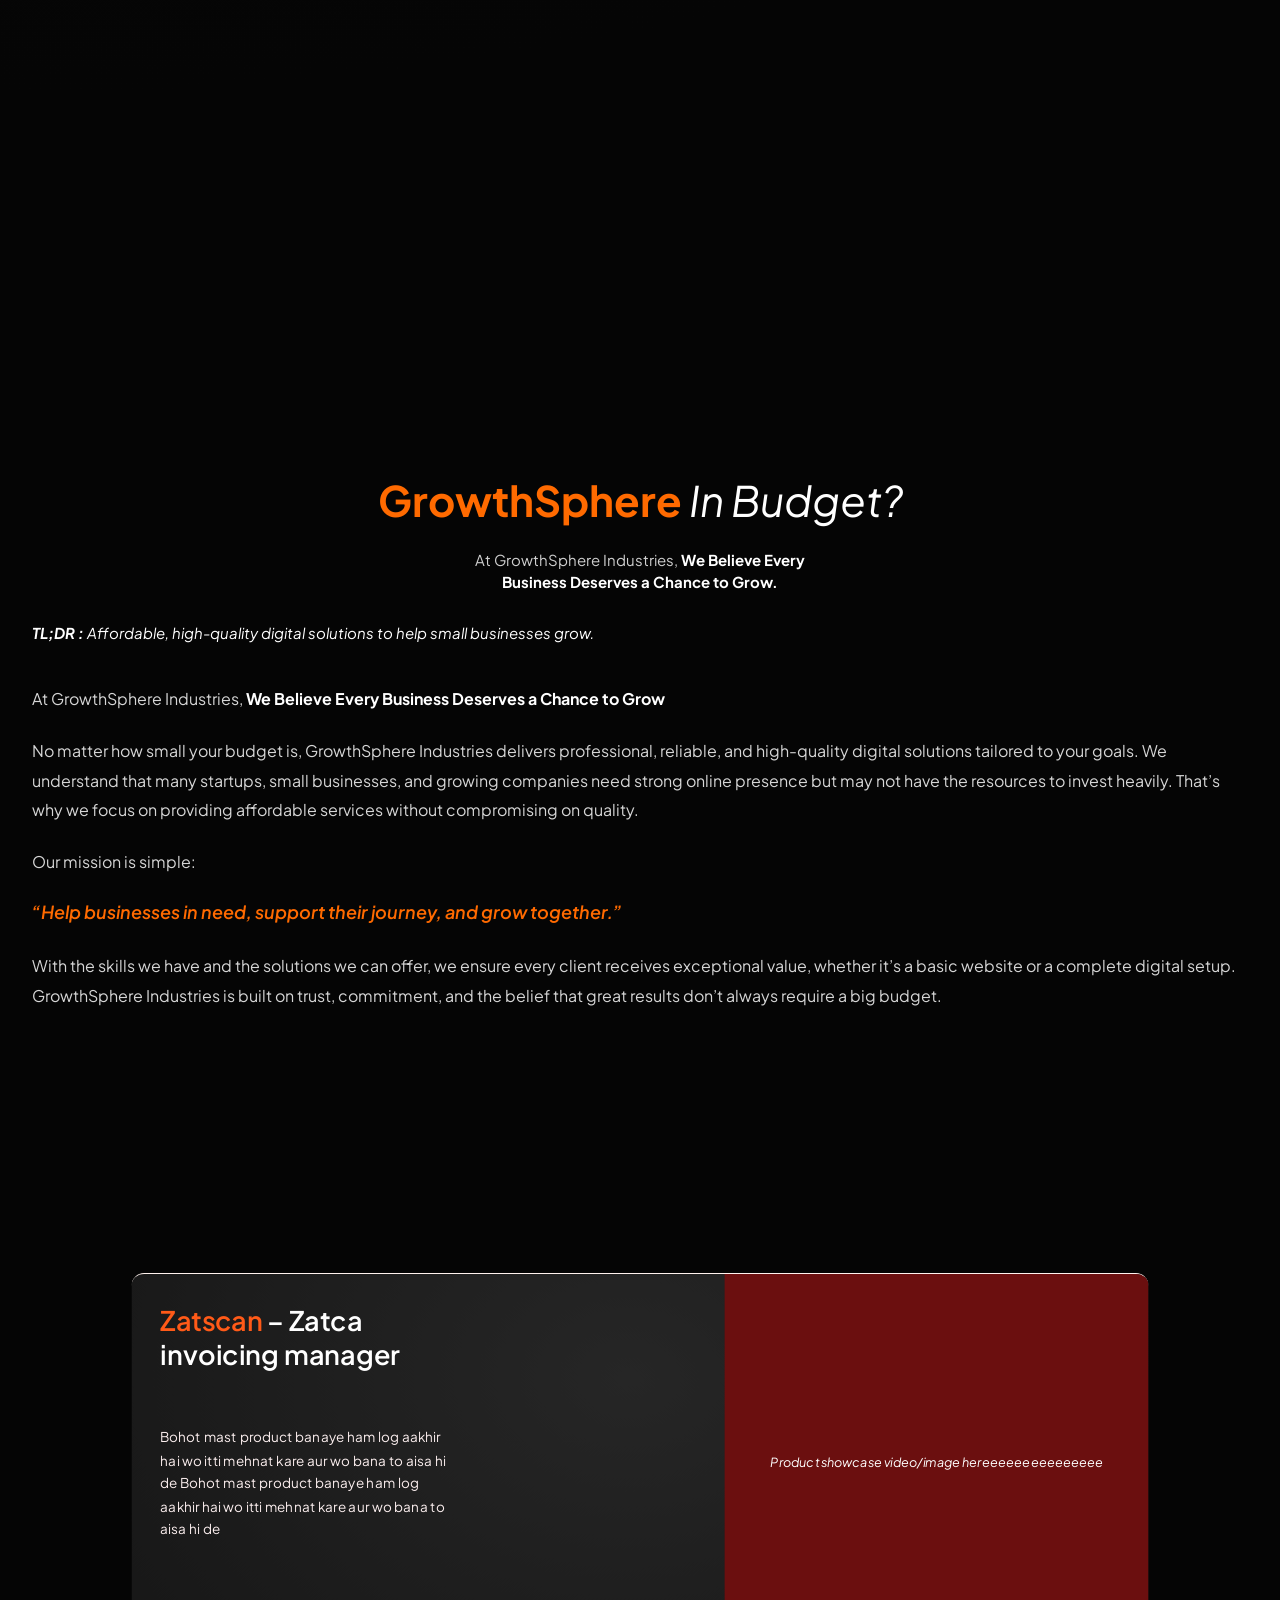
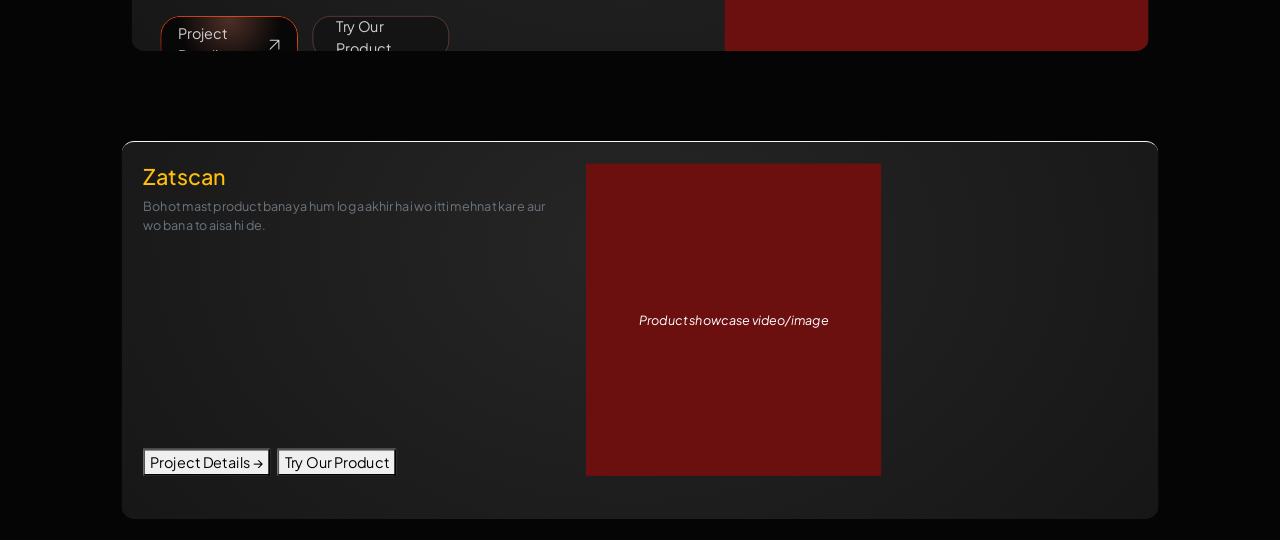
==== commit 7ba9b98e: "home updated" ====
--- a/home.html
+++ b/home.html
@@ -14,7 +14,7 @@
 /* ================= BASE ================= */
 body {
   margin: 0;
-  background: radial-gradient(circle at top left, #141414, #050505 60%);
+  background: radial-gradient(circle at top left, #141414, #050505 60%) ;
   color: #fff;
   font-family: "Plus Jakarta Sans", sans-serif;
   overflow-x: hidden;
@@ -181,7 +181,7 @@
   align-items: center;
   justify-content: center;
   text-align: center;
-  background: radial-gradient(circle at center, #141414, #050505 70%);
+ 
   transition: all 0.8s ease;
 }
 
@@ -203,7 +203,7 @@
 
 /* ================= CARDS ================= */
 .solutions-cards {
-  background: #050505; 
+
   padding: 6rem 4vw;
   opacity: 0;
   transform: translateY(80px);
@@ -310,7 +310,7 @@
       align-items: center;
       justify-content: center;
       padding: 80px 20px;
-      background: radial-gradient(circle at top, #111 0%, #000 65%);
+     
     }
 
     .container {
@@ -541,6 +541,67 @@
    
   }
 }
+
+ 
+/* main card */
+.project-card{
+  max-width:1598px;
+ margin:auto;
+
+  
+  border-top: 1.589px solid #FFF2EE;
+background: radial-gradient(71.58% 143.4% at 48.89% 27.75%, #262626 0%, #141414 100%);
+}
+
+/* left content */
+.card-content{
+  padding:32px;
+ 
+}
+
+/* title */
+.card-content h2{
+  font-size:30px;
+  font-weight:600;
+  line-height:normal;
+  
+}
+
+.card-content h2 span{
+  color:#FF5A18;
+   font-size:30px;
+  font-weight:600;
+}
+
+/* description */
+.card-content p{
+  font-size:15px;
+  color:#FBEEEE;
+  line-height:1.7;
+  margin-top: 60px;
+ 
+}
+
+
+
+/* right red block */
+.media-box{
+  background:#6b0f0f;
+  height:100%;
+  min-height:240px;
+  display:flex;
+  align-items:center;
+  justify-content:center;
+  font-style:italic;
+  font-size:14px;
+}
+
+/* mobile */
+@media(max-width:768px){
+  .media-box{
+    min-height:180px;
+  }
+}
 /* ================= KEYFRAMES ================= */
 @keyframes arrowFloat {
   0% { transform: translateY(0); opacity: 0.6; }
@@ -687,48 +748,93 @@
     </p>
   </div>
 </section>
-<div class="spacer"></div>
-
-<section class="projects-section">
-   <h2 class="title">
-      <span class="highlight">GrowthSphere</span> <em>In <span class="italic-highlight">Budget</span>?</em>
-    </h2>
-  <div class="project-card" id="projectCard">
-    
-    <div class="project-media">
-      Product showcase video/image hereeeeeeeeeeeeeee
-    </div>
-
-    <div class="project-content">
-      <h3 class="project-title">
-        <span>Zatscan</span> – Zatca invoicing manager
-      </h3>
-
-      <p class="project-desc">
-        Bohot mast product banaye ham loga aakhri hai wo itti mehnat kare aur wo bana to aisa hai de Bohot mast product banaye ham loga aakhri hai wo itti mehnat kare aur wo bana to aisa hai de
-      </p>
-
-      <div class="hero-buttons">
-      <div class="cus-btn">
-       Project Details
+<div class="container py-5">
+
+  
+<div class="project-card">
+  <div class="row g-0">
+
+    <!-- LEFT CONTENT -->
+    <div class="col-md-7">
+      <div class="card-content h-100 d-flex flex-column justify-content-between">
+
+        <div>
+          <h2>
+            <span>Zatscan</span> – Zatca invoicing manager
+          </h2>
+
+          <p>
+            Bohot mast product banaye ham log aakhir hai wo itti
+            mehnat kare aur wo bana to aisa hi de Bohot mast
+            product banaye ham log aakhir hai wo itti mehnat kare
+            aur wo bana to aisa hi de
+          </p>
+        </div>
+
+        <div class="d-flex gap-2 mt-4">
+           <div class="hero-buttons">
+            <div class="cus-btn">
+        Project Details
         <svg width="14" height="14" viewBox="0 0 16 16" fill="none">
           <path d="M1.333 14.667L14.667 1.333M14.667 1.333V14.667M14.667 1.333H1.333"
             stroke="#D2D0D0" stroke-width="1.6" stroke-linecap="round" stroke-linejoin="round"/>
         </svg>
       </div>
-      <a href="#" class="btn-secondary-dark">Try our Product</a>
-    </div>
+      <a href="#" class="btn-secondary-dark">Try Our Product</a>
     </div>
   </div>
-</section>
-
-<div class="spacer"></div>
+        </div>
+
+      </div>
+    </div>
+
+    <!-- RIGHT RED BOX -->
+    <div class="col-md-5">
+      <div class="media-box">
+        Product showcase video/image hereeeeeeeeeeeeeee
+      </div>
+    </div>
+
+  </div>
+</div>
+
+
+  <!-- SECOND BLOCK (STATIC) -->
+  <div class="project-card card-normal p-4">
+    <div class="row g-4 h-100">
+
+      <div class="col-md-7 d-flex flex-column justify-content-between">
+        <div>
+          <h4 class="text-warning">Zatscan</h4>
+          <p class="text-secondary small">
+            Bohot mast product banaya hum log aakhir hai wo itti
+            mehnat kare aur wo bana to aisa hi de.
+          </p>
+        </div>
+
+        <div class="d-flex gap-2">
+          <button class="custom-btn">Project Details →</button>
+          <button class="custom-btn">Try Our Product</button>
+        </div>
+      </div>
+
+      <div class="col-md-5">
+        <div class="media-box">
+          Product showcase video/image
+        </div>
+      </div>
+
+    </div>
+  </div>
+
+</div>
+
 
 <script>
 const hero = document.querySelector('.solutions-hero');
 const cards = document.querySelector('.solutions-cards');
  const card = document.getElementById("projectCard");
-
+  const expandCard = document.getElementById("expandCard");
   function scaleOnScroll() {
     const rect = card.getBoundingClientRect();
     const windowHeight = window.innerHeight;
@@ -747,13 +853,28 @@
   });
 
   scaleOnScroll();
-window.addEventListener('scroll', () => {
+   window.addEventListener('scroll', () => {
   if (window.scrollY > hero.offsetTop + 100) {
     hero.classList.add('shrink');
   }
 
-  if (window.scrollY > cards.offsetTop - window.innerHeight + 200) {
-    cards.classList.add('show');
+ if (
+  window.scrollY + window.innerHeight >= cards.offsetTop + 100 &&
+  !cards.classList.contains('show')
+) {
+  cards.classList.add('show');
+}
+
+
+});
+
+window.addEventListener("scroll",()=>{
+  if(window.scrollY > 150){
+    card.classList.add("card-expanded");
+    card.classList.remove("card-normal");
+  }else{
+    card.classList.add("card-normal");
+    card.classList.remove("card-expanded");
   }
 });
 </script>
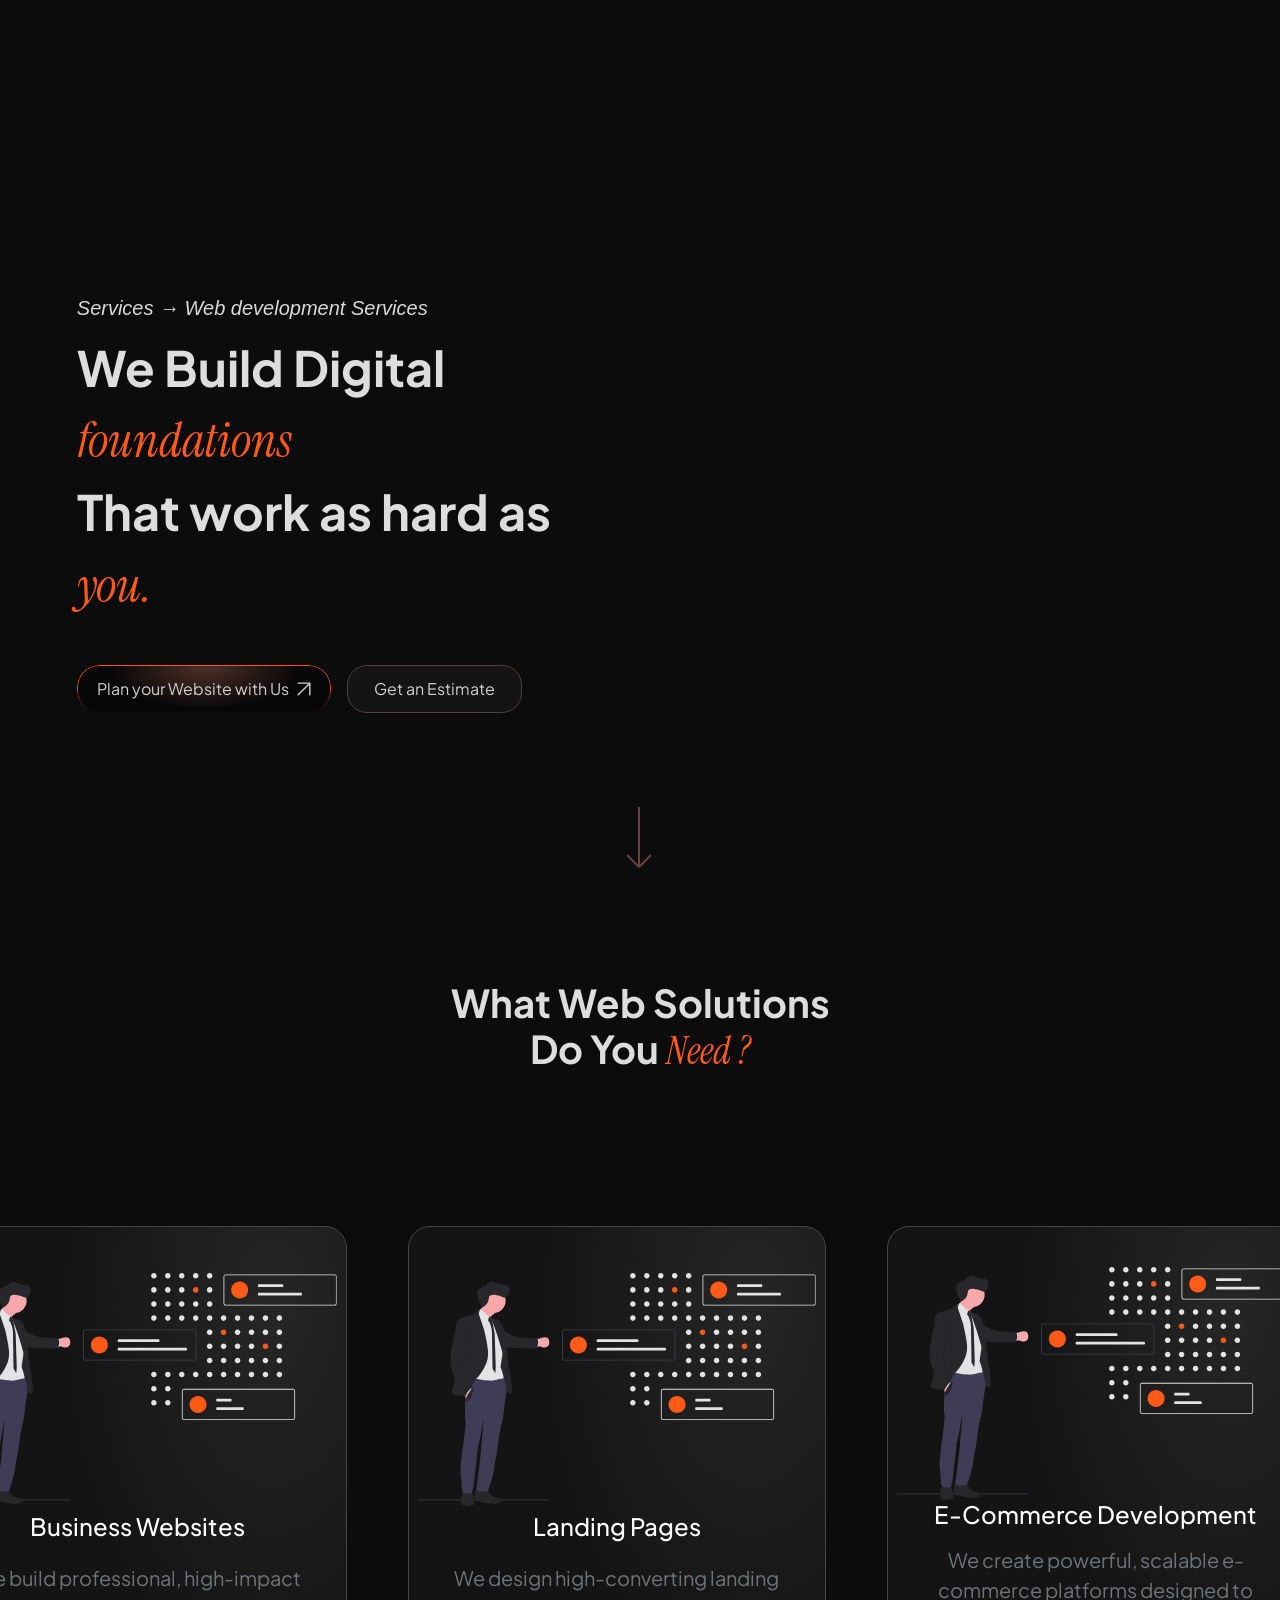
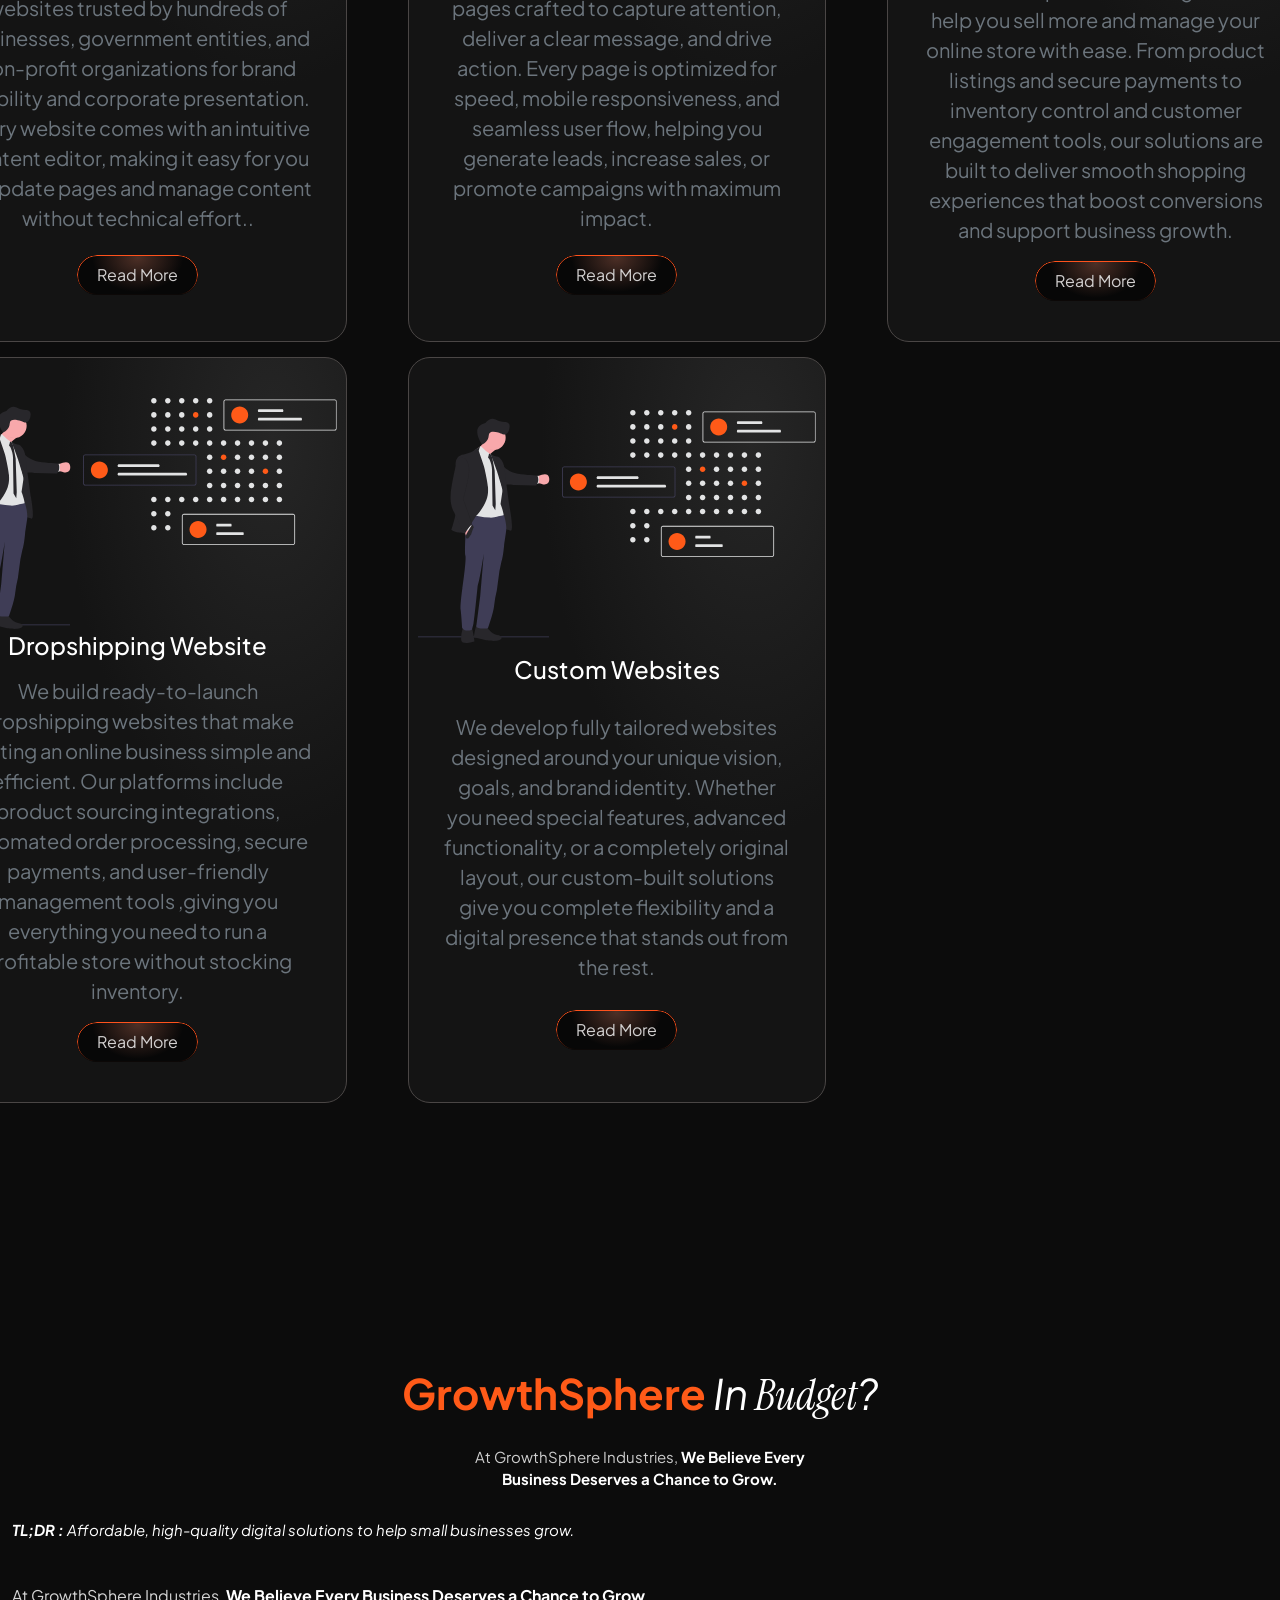
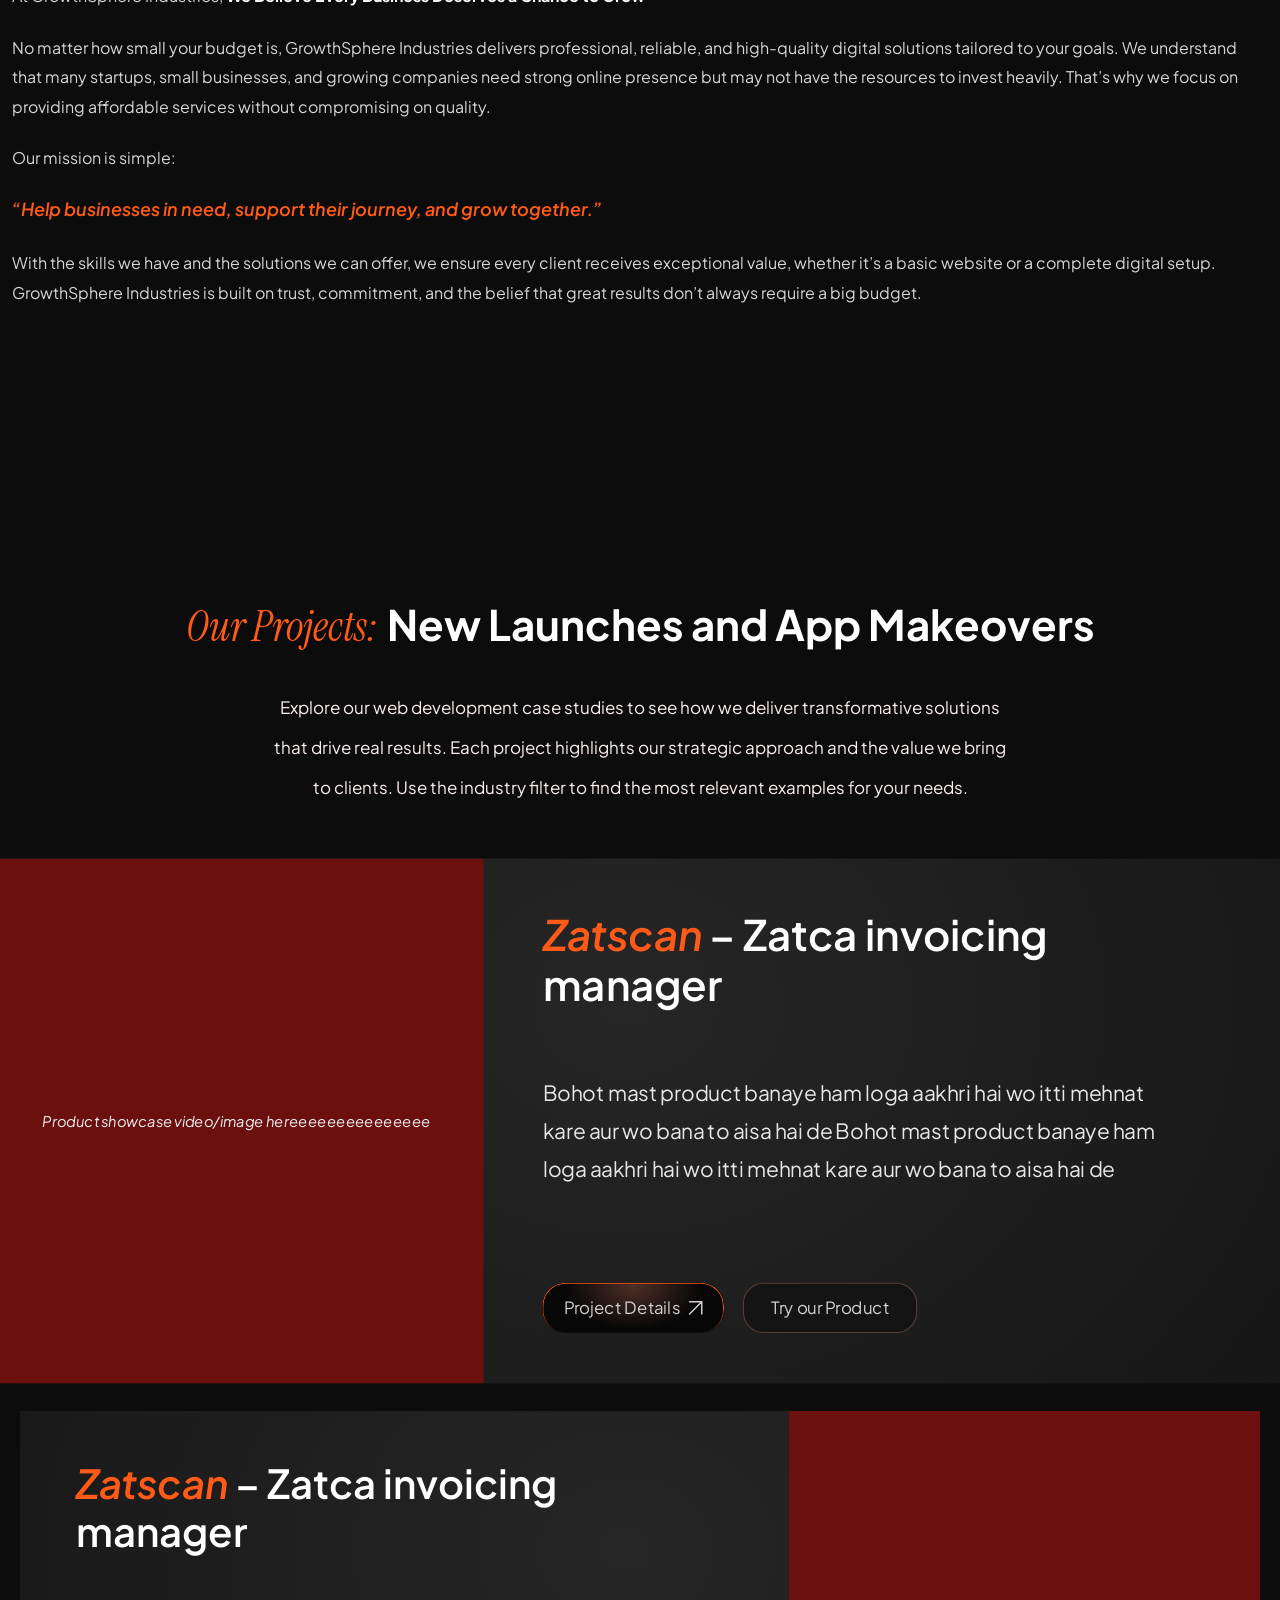
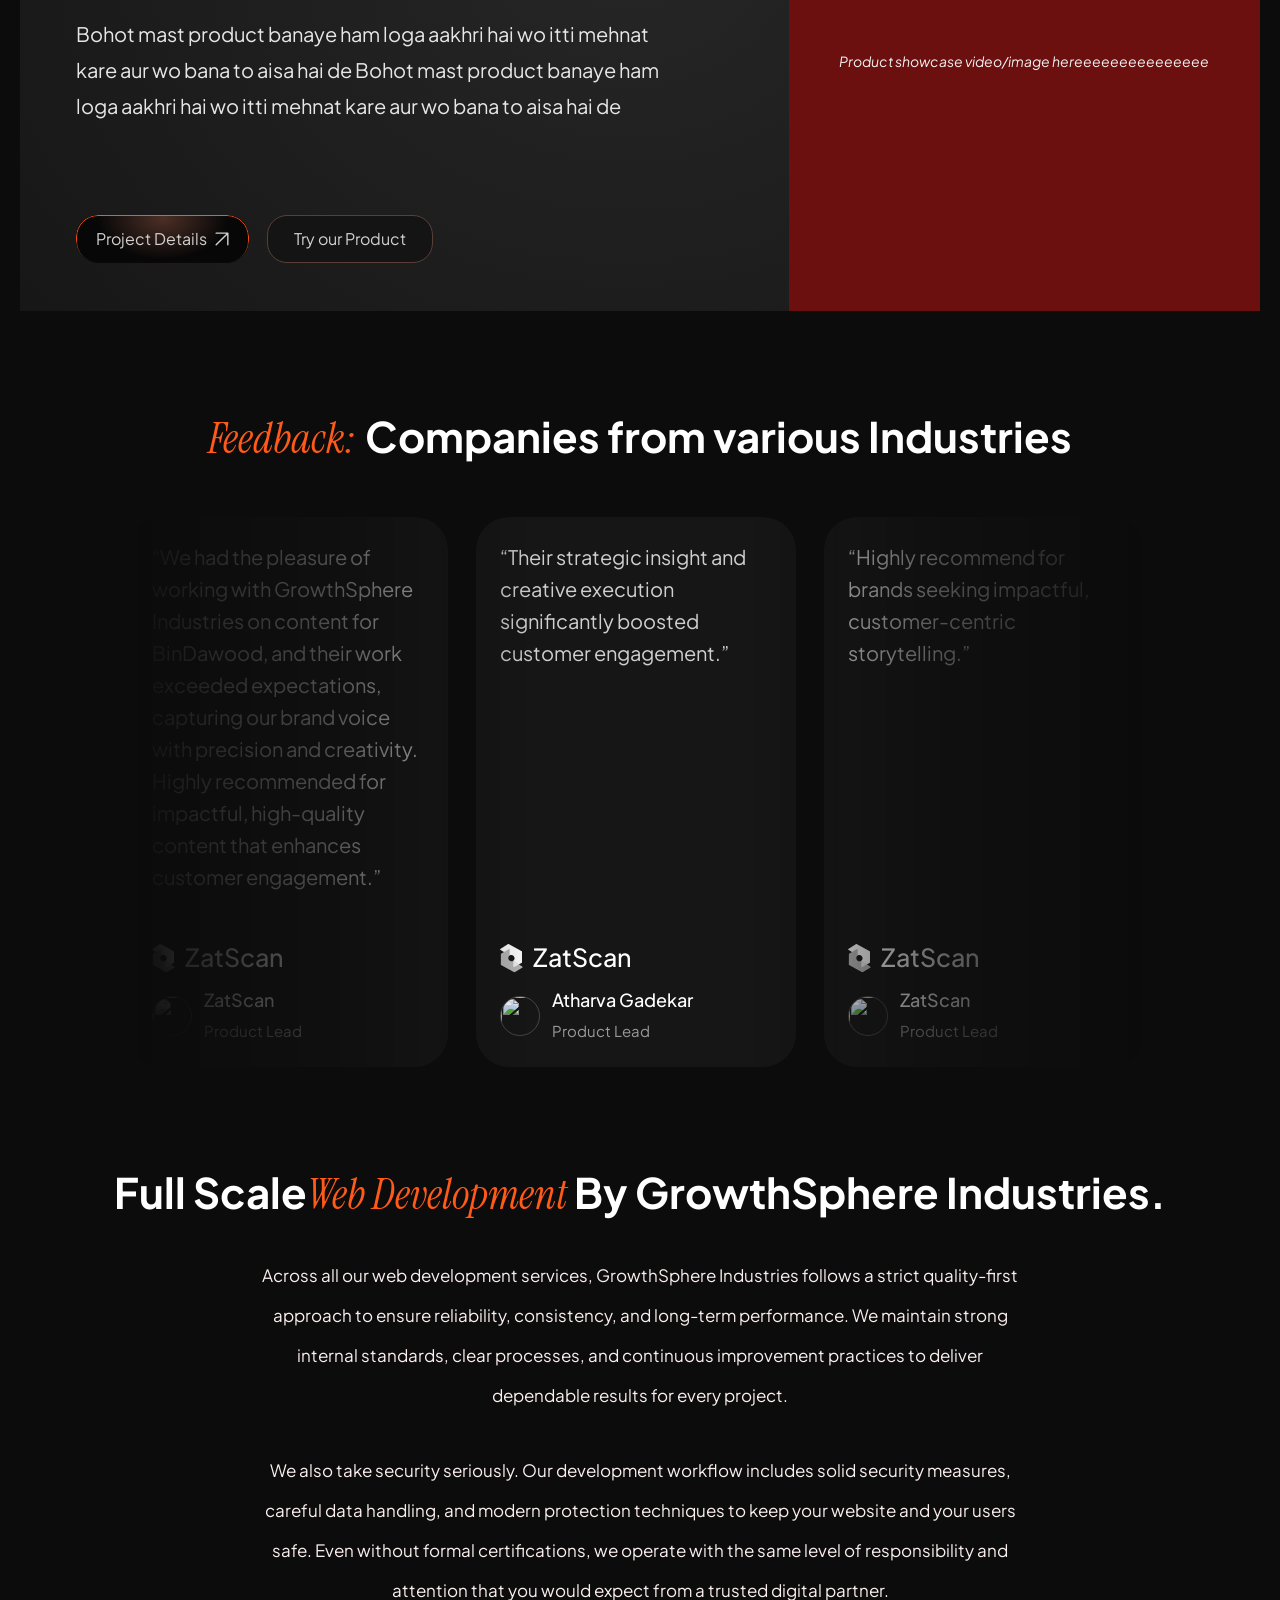
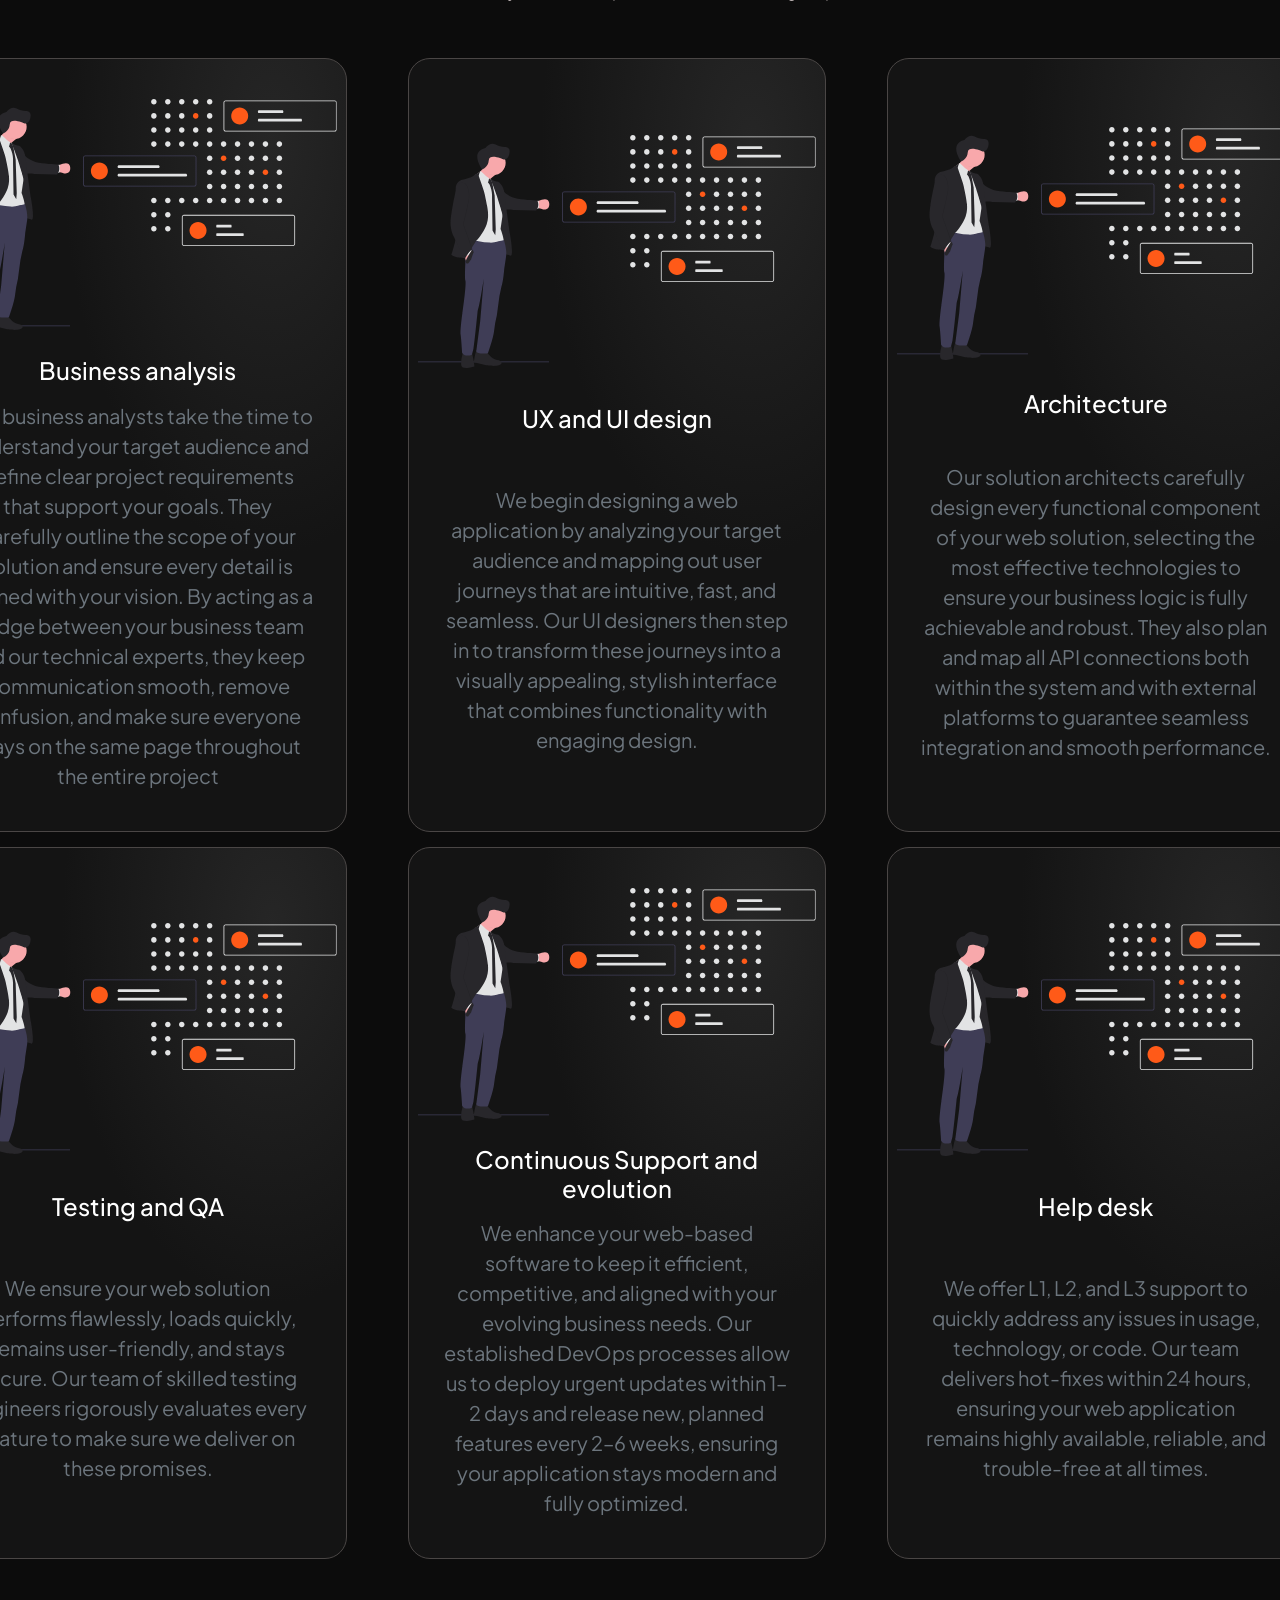
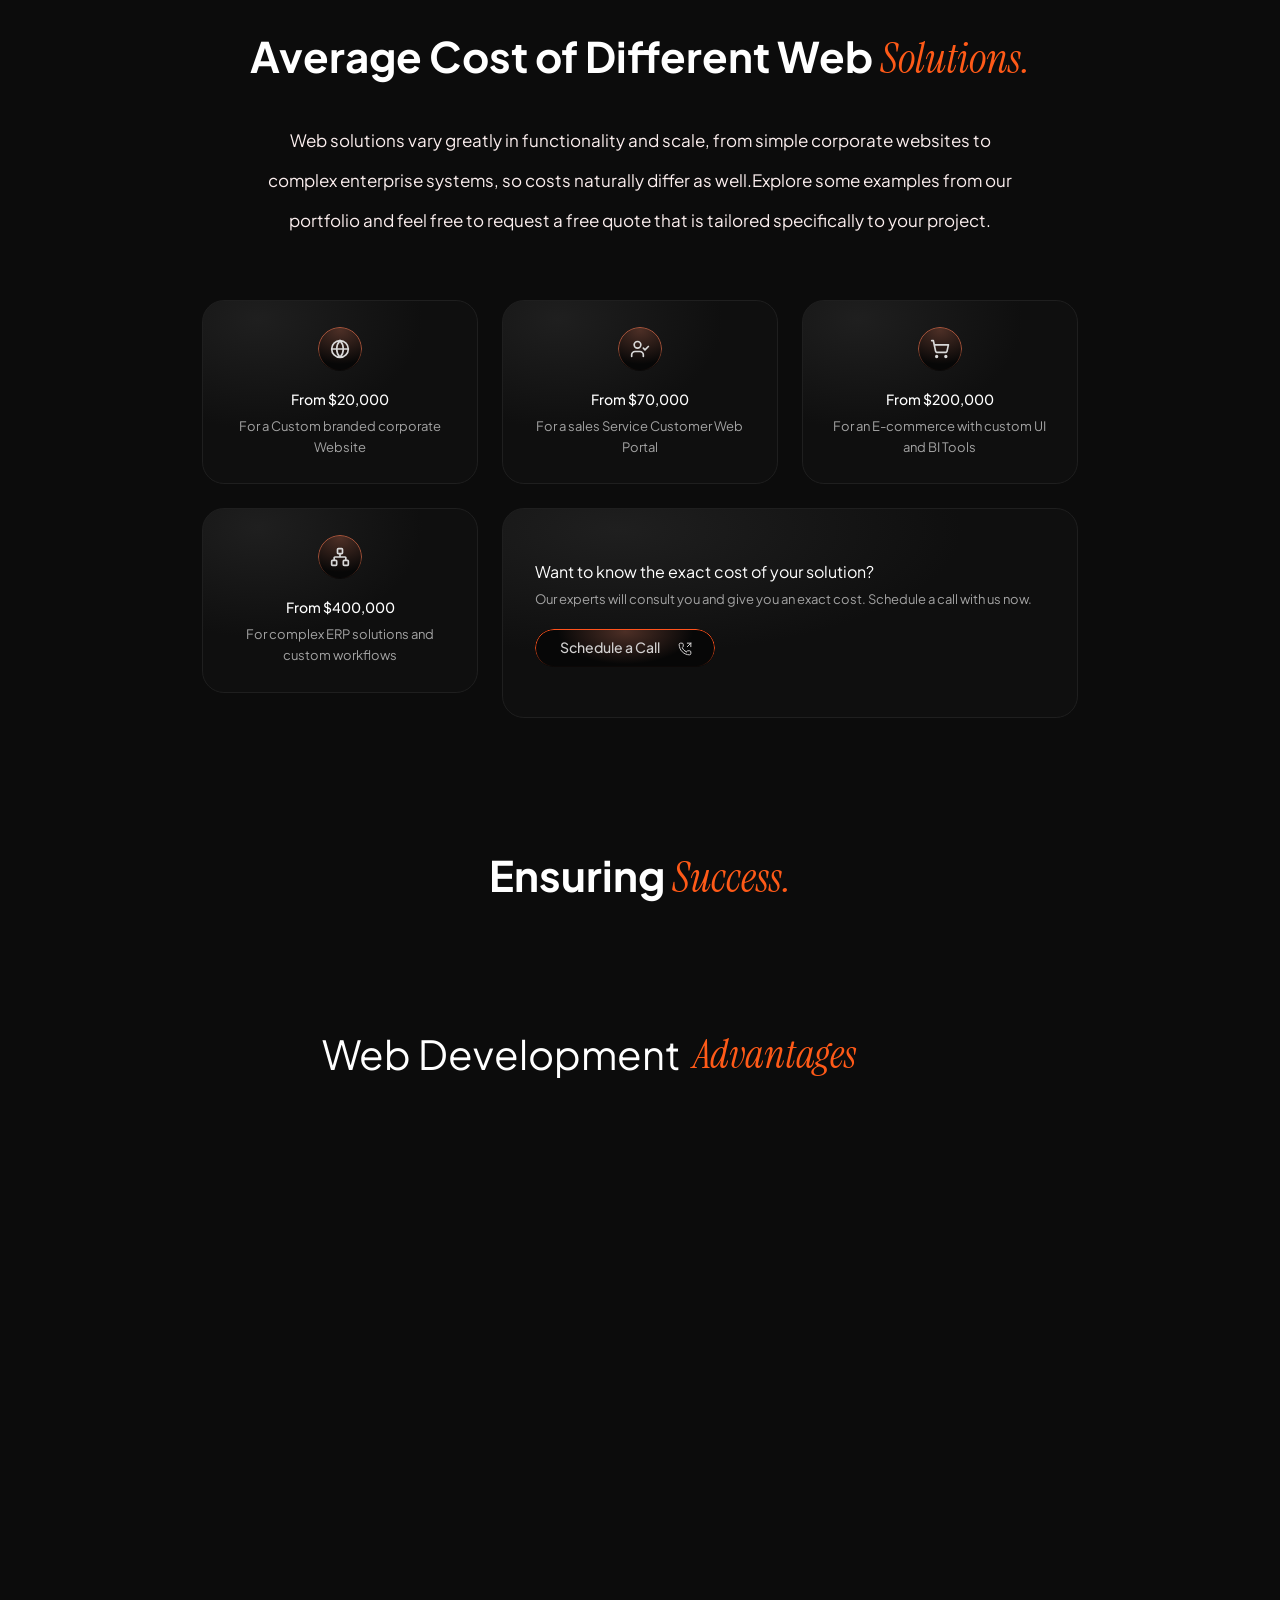
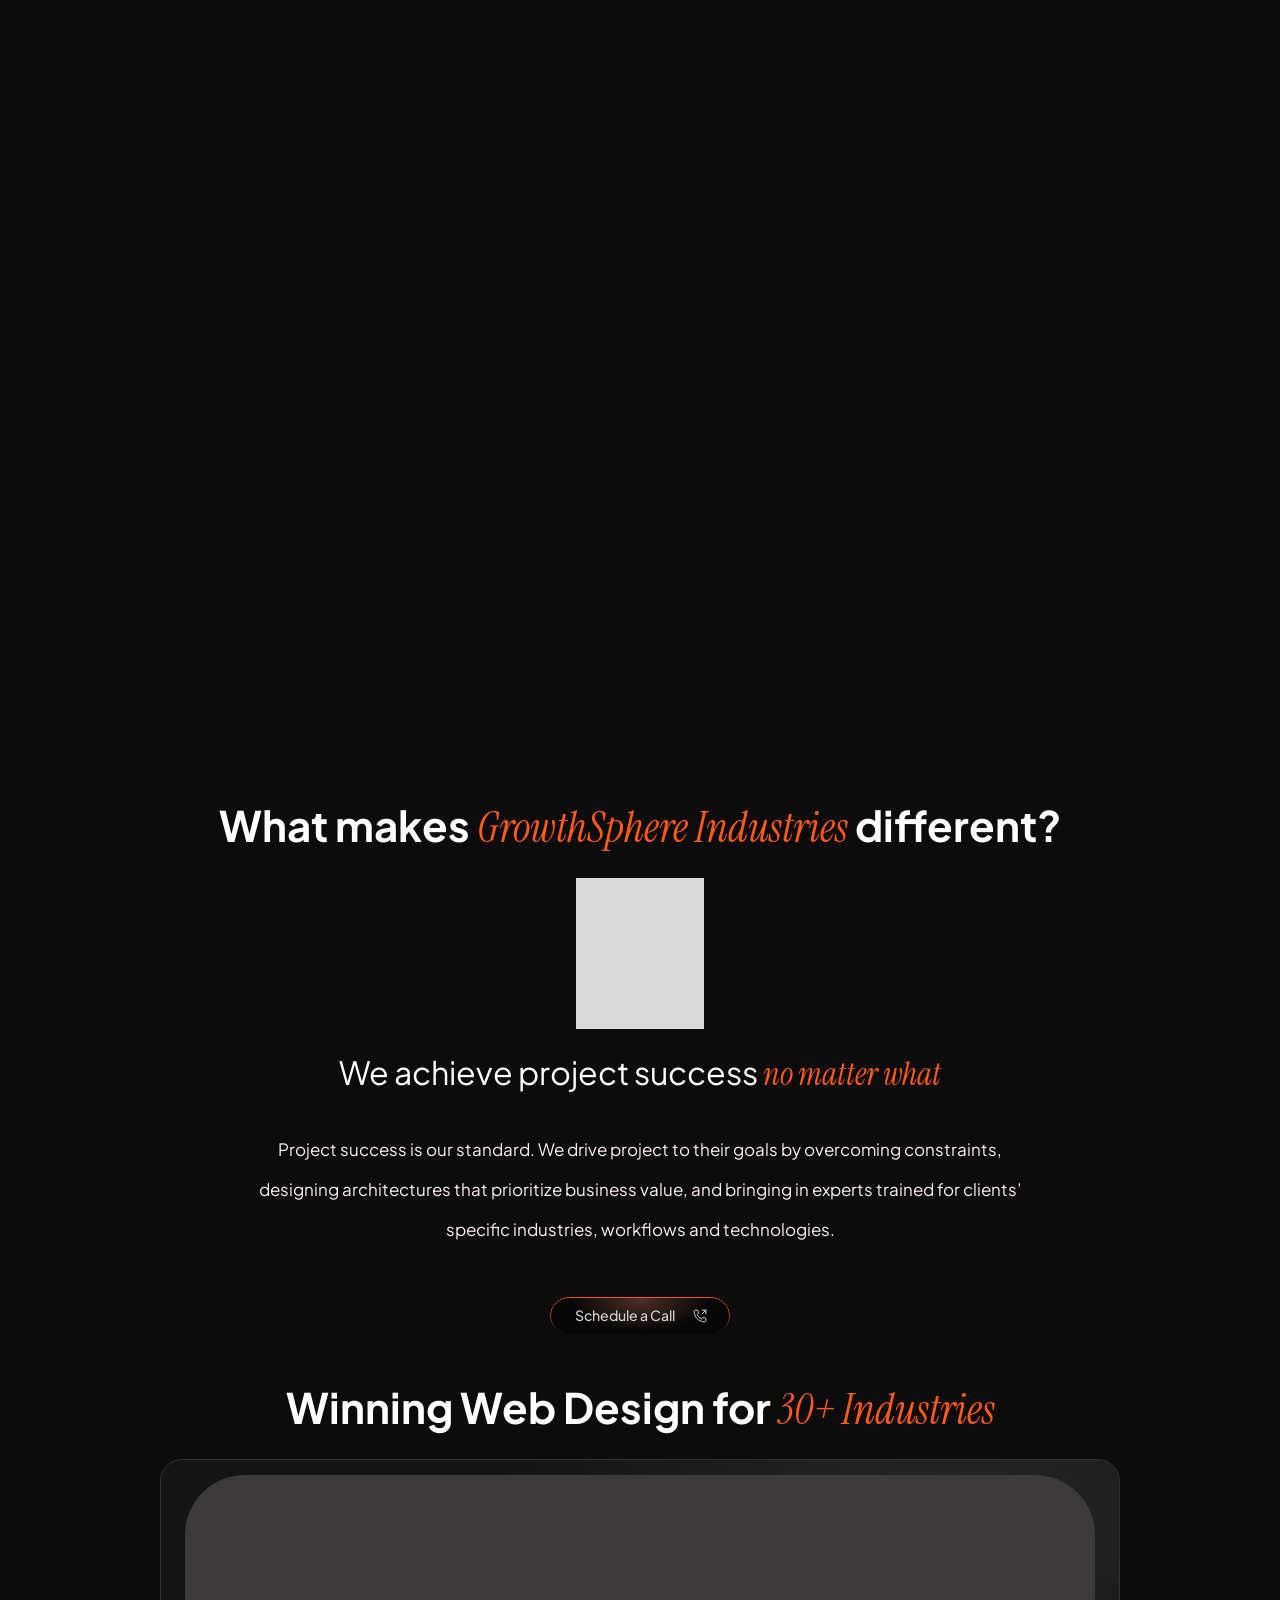
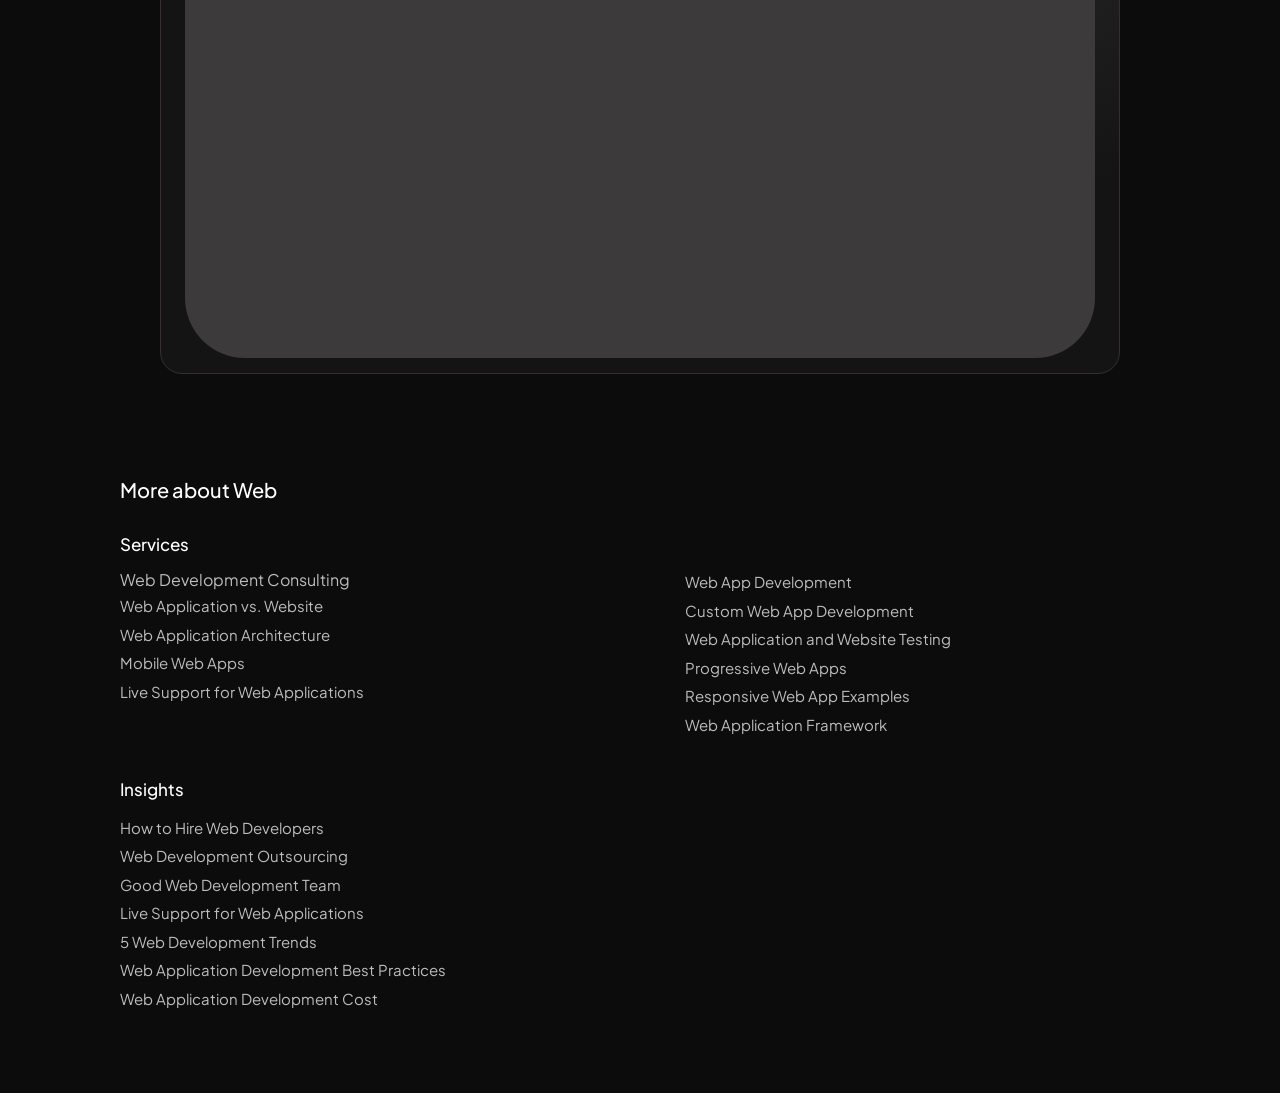
==== commit 16b2eef8: "footer done" ====
--- a/home.html
+++ b/home.html
@@ -1,883 +1,2390 @@
-
 <!DOCTYPE html>
 <html lang="en">
+
 <head>
-<meta charset="UTF-8">
-<title>Home</title>
-<meta name="viewport" content="width=device-width, initial-scale=1">
-
-
-<link href="https://cdn.jsdelivr.net/npm/bootstrap@5.3.2/dist/css/bootstrap.min.css" rel="stylesheet">
-<link href="https://fonts.googleapis.com/css2?family=Plus+Jakarta+Sans:wght@400;600;700&family=Instrument+Serif:ital@1&display=swap" rel="stylesheet">
-
-<style>
-/* ================= BASE ================= */
-body {
-  margin: 0;
-  background: radial-gradient(circle at top left, #141414, #050505 60%) ;
-  color: #fff;
-  font-family: "Plus Jakarta Sans", sans-serif;
-  overflow-x: hidden;
+    <meta charset="UTF-8">
+    <title>Home</title>
+    <meta name="viewport" content="width=device-width, initial-scale=1">
+
+    <link href="https://cdn.jsdelivr.net/npm/bootstrap@5.3.2/dist/css/bootstrap.min.css" rel="stylesheet">
+    <link
+        href="https://fonts.googleapis.com/css2?family=Plus+Jakarta+Sans:wght@400;600;700&family=Instrument+Serif:ital@1&display=swap"
+        rel="stylesheet">
+
+    <style>
+        /* ================= BASE ================= */
+        body {
+            margin: 0;
+            background: var(--Background, #0C0C0C);
+            color: #fff;
+            font-family: "Plus Jakarta Sans", sans-serif;
+            overflow-x: hidden;
+        }
+
+        /*  BUTTON  */
+        .cus-btn {
+            position: relative;
+            overflow: hidden;
+            display:inline-flex;
+            padding: 12px 17.255px;
+            justify-content: center;
+            align-items: center;
+
+            border-radius: 21.31px;
+            background: radial-gradient(37.68% 85.68% at 50.15% 6.82%, #4D2F26 0%, #070707 100%);
+            color: #D2D0D0;
+            transition: transform 0.3s ease, box-shadow 0.3s ease, color 0.3s ease;
+        }
+      .btn-center {
+     display: flex;
+    justify-content: center;
+    width: 100%;
 }
-
-/* ================= HERO ================= */
-.hero {
-  min-height: 100vh;
-  display: flex;
-  align-items: center;
-  position: relative;
-  padding: 0 30px; gap: 80px;
-}
-@media (min-width: 992px) {
-  .hero {
-     flex : 0 1 45%;
-    justify-content: space-between;
-    padding: 6rem clamp(3rem, 6vw, 7rem) 0; /* LEFT & RIGHT PADDING ADDED */
-  }
-
-  .hero-left {
-    flex : 0 1 55%;
-    padding-right: 40px;
-  }
-  .visual-box {
-  width: 1000px;
-  height: 1000px;
-}
-
-.visual-box iframe {
-  width: 50%;
-  height: 50%;
-  border: none;
-}
-}
-.hero-left {
-  max-width: 520px;
-  z-index: 3;
-}
-
-h1 {
-  color: #DDD;
-  font-weight: 700;
-  font-size: clamp(2.4rem, 3.8vw, 54px);
-  line-height: 1.45;
-  margin: 0;
-}
-
-.accent {
-  color: #FF5A18;
-  font-family: "Instrument Serif", serif;
-  font-style: italic;
-  font-weight: 400;
-}
-
-/* ================= BUTTONS ================= */
-.hero-buttons {
-  display: flex;
-  gap: 16px;
-  margin-top: 44px;
-}
-
-.cus-btn {
-  position: relative;
-  display: flex;
-  align-items: center;
-  gap: 8px;
-  padding: 8px 20px;
-  border-radius: 22px;
-  background: radial-gradient(37.68% 85.68% at 50.15% 6.82%, #4D2F26 0%, #070707 100%);
-  color: #D2D0D0;
-  cursor: pointer;
-}
-
-.cus-btn::before {
-  content: "";
-  position: absolute;
-  inset: 0;
-  border-radius: inherit;
-  border: 1.5px solid #FF521C;
-  -webkit-mask: linear-gradient(to bottom, white 0%, white 45%, transparent 100%);
-}
-
-.btn-secondary-dark {
-  height: 48px;
-  padding: 0 26px;
-  border-radius: 20px;
-  border: 1.5px solid #593F37;
-  background: #141414;
-  color: #D2D0D0;
-  text-decoration: none;
-  display: flex;
-  align-items: center;
-}
-/* ================= CARD IMAGE SPACE ================= */
-.solution-card {
-  display: flex;
-  flex-direction: column;
-  align-items: center;
-}
-
-/* Image placeholder / image wrapper */
-.solution-card .card-image {
-  width: 100%;
-  height: 140px;               /* space reserved for image */
-  border-radius: 14px;
-  background: linear-gradient(
-    135deg,
-    #2a2a2a,
-    #101010
-  );
-  margin-bottom: 1.5rem;
-  overflow: hidden;
-}
-
-/* If real <img> is used */
-.solution-card .card-image img {
-  width: 100%;
-  height: 100%;
-  object-fit: cover;
-}
-
-/* ================= BUTTON SPACING ================= */
-.solution-card .cus-btn {
-  margin-top: auto;            /* pushes button to bottom */
-  align-self: center;
-}
-
-/* Optional: button hover polish */
-.solution-card .cus-btn:hover {
-  box-shadow: 0 0 18px rgba(255, 90, 24, 0.35);
-}
-
-/* ================= VISUAL ================= */
-.visual-wrap {
-  flex: 1;
-  display: flex;
-  justify-content: flex-end;
-}
-
-.visual-box {
-  width: 420px;
-  height: 420px;
-}
-
-.visual-box iframe {
-  width: 100%;
-  height: 100%;
-  border: none;
-}
-
-/* ================= ARROW ================= */
-.arrow-wrapper {
-  width: 30px;
-  height: 60px;
-  margin: 24px auto;
-  animation: arrowFloat 2s ease-in-out infinite;
-}
-
-/* ================= FULLSCREEN HEADING ================= */
-.solutions-hero {
-  height: 100vh;
-  display: flex;
-  align-items: center;
-  justify-content: center;
-  text-align: center;
- 
-  transition: all 0.8s ease;
-}
-
-.solutions-hero h2 {
-  font-size: clamp(2.2rem, 4vw, 3.2rem);
-  font-weight: 700;
-  color: #ddd;
-}
-
-/* SHRINK STATE */
-.solutions-hero.shrink {
-  height: auto;
-  padding: 5rem 1.5rem 3rem;
-}
-
-.solutions-hero.shrink h2 {
-  font-size: clamp(1.8rem, 3vw, 2.4rem);
-}
-
-/* ================= CARDS ================= */
-.solutions-cards {
-
-  padding: 6rem 4vw;
-  opacity: 0;
-  transform: translateY(80px);
-  transition: all 1s ease;
-}
-
-.solutions-cards.show {
-  opacity: 1;
-  transform: translateY(0);
-}
-
-/* Grid wrapper */
-.cards-wrapper {
-  display: grid;
-  grid-template-columns: repeat(3, 1fr); /* 3 columns on large screens */
-  gap: 32px;
-  max-width: 1300px;
-  margin: 0 auto; /* centers the grid horizontally */
-  justify-content: center; /* ensures grid content is centered */
-}
-
-/* Individual card */
-.solution-card {
-  display: flex;
-  flex-direction: column;
-  justify-content: space-between; /* keeps button at bottom */
-  border-radius: 22px;
-  border: 1.382px solid #4a4645;
-  background: radial-gradient(50.51% 53.12% at 82.21% 11.15%, #262626 0%, #141414 100%);
-  padding: 2.5rem 2rem;
-  text-align: center;
-  min-height: 100%; /* ensures all cards stretch equally */
-  transition: transform 0.35s ease, box-shadow 0.35s ease;
-}
-
-/* Image area */
-.card-image {
-  height: clamp(220px, 25vw, 400px); /* responsive height */
-  width: 100%;
-  display: flex;
-  align-items: center;
-  justify-content: center;
-  margin-bottom: 20px;
-}
-
-.card-image img,
-.card-image svg {
-  width: auto;
-  height: 100%;
-  object-fit: contain; /* ensures the whole image is visible */
-}
-
-/* Headings and text */
-.solution-card h3 {
-  margin-bottom: 1rem;
-  font-size: 1.5rem;
-  color: #fff;
-}
-
-.solution-card p {
-  color: #d9d9d9;
-  font-weight: 300;
-  line-height: 1.6;
-  font-size: 1rem;
-  margin-bottom: 1.5rem;
-}
-.solution-card:hover {
-  transform: translateY(-8px);
-  box-shadow: 0 0 30px rgba(255, 90, 24, 0.25);
-}
-
-.solution-card button {
-  margin-top: 2rem;
-  padding: 8px 22px;
-  border-radius: 18px;
-  background: transparent;
-  border: 1.5px solid #ff5a18;
-  color: #fff;
-  cursor: pointer;
-}
-@media (max-width: 992px) {
-  .cards-wrapper {
-    grid-template-columns: repeat(2, 1fr);
-  }
-}
-
-/* Small screens: 1 column */
-@media (max-width: 600px) {
-  .cards-wrapper {
-    grid-template-columns: 1fr;
-  }
-}
-.service-path {
-  color: var(--Text---Secondary, #D9D9D9);
-  font-family: Inter, sans-serif;
-  font-size: 20px;
-  font-style: italic;
-  font-weight: 300;
-  line-height: 50px;
-}
-  .growthsphere-section {
-      min-height: 100vh;
-      display: flex;
-      align-items: center;
-      justify-content: center;
-      padding: 80px 20px;
-     
-    }
-
-    .container {
-      max-width: 1500px;
-      width: 100%;
-    }
-
-    /* ===== HEADINGS (CENTERED) ===== */
-    .title {
-      text-align: center;
-      font-size: 42px;
-      font-weight: 700;
-      margin-bottom: 24px;
-      color: #ffffff;
-    }
-
-    .highlight {
-      color: #ff6a00;
-    }
-
-    .title em {
-      font-style: italic;
-      font-weight:400;
-    }
-
-    .italic-highlight {
-      color: #fff;
-      font-style: italic;
-    }
-
-    .subtitle {
-      text-align: center;
-      font-size: 15px;
-      line-height: 1.5;
-      margin-bottom: 28px;
-      color: #cfcfcf;
-    }
-
-    .subtitle strong {
-      color: #fff;
-    }
-
-    .tl-dr {
-      text-align: left;
-      font-size: 15px;
-      margin-bottom: 40px;
-      color: #fff;
-    }
-
-    .tl-dr strong {
-      color: #fff;
-    }
-
-    /* ===== BODY TEXT (LEFT ALIGNED) ===== */
-    .normal-text {
-      text-align: left;
-      font-size: 16px;
-      line-height: 1.85;
-      margin-bottom: 22px;
-      color: #d6d6d6;
-    }
-
-    .normal-text strong {
-      color: #ffffff;
-    }
-
-    .mission-text {
-      text-align: left;
-      font-size: 18px;
-      font-style: italic;
-      font-weight: 600;
-      color: #ff6a00;
-      margin: 8px 0 26px;
-    }
-
-    /* Responsive */
-    @media (max-width: 768px) {
-      .title {
-        font-size: 32px;
-      }
-
-      .subtitle {
-        font-size: 18px;
-      }
-    }
-
-     .spacer {
-    height: 80vh;
-  }
-
-  /* Section */
-  .projects-section {
-    padding: 100px 20px;
+.wrapper-box {
     display: flex;
     justify-content: center;
-  }
-
-  /* CARD */
-  .project-card {
-    width: 90%;
-    max-width: 1200px;
-    height: 420px;
-    display: flex;
-    overflow: hidden;
-    border-radius: 14px;
-
-    /* START SMALL */
-    transform: scale(0.9);
-    transition: transform 0.2s linear;
-
-    background: linear-gradient(135deg, #1a1a1a, #000);
-  }
-
-  /* LEFT */
-  .project-media {
-    flex: 1;
-    background: #6d0b0b;
+    margin: 24px 0;
+}
+
+.responsive-box {
+    width: clamp(80px, 10vw, 136px);
+    aspect-ratio: 136 / 161;
+    background: #D9D9D9;
+}
+
+.Card-services-subpages {
     display: flex;
     align-items: center;
     justify-content: center;
-    font-size: 22px;
-    font-style: italic;
+
+    width: min(75%, 1300px);
+    aspect-ratio: 1382 / 741;
+    margin: 24px auto;
+
+    border-radius: 22px;
+    border: 1.4px solid #35302e;
+
+    background: radial-gradient(
+        50.51% 53.12% at 82.21% 11.15%,
+        #262626 0%,
+        #141414 100%
+    );
+
+   
+}
+
+.inner-box {
+    width: min(95%, 1276px);
+    aspect-ratio: 1276 / 676;
+
+    border-radius: 60px;
+    background: #3c3a3a;
+
+    display: flex;
+    align-items: center;
+    justify-content: center;
+
+  
+}
+
+
+        .cus-btn::before {
+            content: "";
+            position: absolute;
+            inset: 0;
+            border-radius: inherit;
+            border: 1.776px solid #FF521C;
+            pointer-events: none;
+            -webkit-mask: linear-gradient(to bottom, white 0%, white 45%, transparent 100%);
+            mask: linear-gradient(to bottom, white 0%, white 45%, transparent 100%);
+            opacity: 1;
+            transition: border-color 0.3s ease;
+        }
+
+
+
+
+        /* FLEX FOR TEXT + ICON */
+        .btn-flex {
+            gap: 30px;
+            cursor: pointer;
+            width: fit-content;
+            white-space: nowrap;
+
+        }
+
+        /* TEXT */
+        .btn-text {
+            font-size: clamp(13px, 1.2vw, 15px);
+            font-weight: 500;
+            margin-right: 10px;
+            margin-left: 5px;
+
+        }
+
+
+        .btn-wrapper {
+            display: flex;
+            gap: 28px;
+            flex-wrap: wrap;
+        }
+
+        /* GROUP */
+        .btn-group {
+            display: flex;
+            flex-direction: column;
+            gap: 12px;
+        }
+
+        /* FLEX */
+        .btn-flex {
+            gap: 8px;
+            cursor: pointer;
+            width: fit-content;
+            white-space: nowrap;
+        }
+
+        /* TEXT */
+        .btn-text {
+            font-size: clamp(13px, 1.1vw, 15px);
+            font-weight: 500;
+        }
+
+        .btn-svg {
+            width: clamp(10px, 1.2vw, 14px);
+            height: clamp(10px, 1.2vw, 14px);
+            margin-top: 1px;
+            flex-shrink: 0;
+            color: #D2D0D0;
+            transition: transform 0.3s ease, color 0.3s ease;
+            margin-right: 3px;
+        }
+
+
+
+
+        /* ================= HERO ================= */
+        .hero {
+            min-height: 100vh;
+            display: flex;
+            align-items: center;
+            position: relative;
+            padding: 0 30px;
+            gap: 80px;
+        }
+
+        @media (min-width: 992px) {
+            .hero {
+                flex: 0 1 45%;
+                justify-content: space-between;
+                padding: 6rem clamp(3rem, 6vw, 7rem) 0;
+                /* LEFT & RIGHT PADDING ADDED */
+            }
+
+            .hero-left {
+                flex: 0 1 55%;
+                padding-right: 40px;
+            }
+
+            .visual-box {
+                width: 1000px;
+                height: 1000px;
+            }
+
+            .visual-box iframe {
+                width: 50%;
+                height: 50%;
+                border: none;
+            }
+        }
+
+        .hero-left {
+            max-width: 520px;
+            z-index: 3;
+        }
+
+        h1 {
+            color: #DDD;
+            font-weight: 700;
+            font-size: clamp(2.4rem, 3.8vw, 54px);
+            line-height: 1.45;
+            margin: 0;
+        }
+
+        .accent {
+            color: #FF5A18;
+            font-family: "Instrument Serif", serif;
+            font-style: italic;
+            font-weight: 400;
+        }
+
+        .waccent {
+            color: #FFf;
+            font-family: "Instrument Serif", serif;
+            font-style: italic;
+            font-weight: 400;
+        }
+
+
+        /* ================= BUTTONS ================= */
+        .hero-buttons {
+            display: flex;
+            gap: 16px;
+            margin-top: 44px;
+        }
+
+        .cus-btn {
+            position: relative;
+            display: flex;
+            align-items: center;
+            gap: 8px;
+            padding: 8px 20px;
+            border-radius: 22px;
+            background: radial-gradient(37.68% 85.68% at 50.15% 6.82%, #4D2F26 0%, #070707 100%);
+            color: #D2D0D0;
+            cursor: pointer;
+            width: fit-content;
+        }
+
+        .cus-btn::before {
+            content: "";
+            position: absolute;
+            inset: 0;
+            border-radius: inherit;
+            border: 1.5px solid #FF521C;
+            -webkit-mask: linear-gradient(to bottom, white 0%, white 45%, transparent 100%);
+        }
+
+        .btn-secondary-dark {
+            height: 48px;
+            padding: 0 26px;
+            border-radius: 20px;
+            border: 1.5px solid #593F37;
+            background: #141414;
+            color: #D2D0D0;
+            text-decoration: none;
+            display: flex;
+            align-items: center;
+        }
+
+        /* ================= CARD IMAGE SPACE ================= */
+        .solution-card {
+            display: flex;
+            flex-direction: column;
+            align-items: center;
+        }
+
+        /* Image placeholder / image wrapper */
+        .solution-card .card-image {
+            width: 100%;
+            height: 140px;
+            /* space reserved for image */
+            border-radius: 14px;
+            background: var(--Background, #0C0C0C);
+            margin-bottom: 1.5rem;
+            overflow: hidden;
+        }
+
+        /* If real <img> is used */
+        .solution-card .card-image img {
+            width: 100%;
+            height: 100%;
+            object-fit: cover;
+        }
+
+        /* ================= BUTTON SPACING ================= */
+        .solution-card .cus-btn {
+            margin-top: auto;
+            /* pushes button to bottom */
+            align-self: center;
+        }
+
+        /* Optional: button hover polish */
+        .solution-card .cus-btn:hover {
+            box-shadow: 0 0 18px rgba(255, 90, 24, 0.35);
+        }
+
+        /* ================= VISUAL ================= */
+        .visual-wrap {
+            flex: 1;
+            display: flex;
+            justify-content: flex-end;
+        }
+
+        .visual-box {
+            width: 420px;
+            height: 420px;
+        }
+
+        .visual-box iframe {
+            width: 100%;
+            height: 100%;
+            border: none;
+        }
+
+        /* ================= ARROW ================= */
+
+        .arrow-wrapper {
+            position: absolute;
+            bottom: 30px;
+            /* adjust spacing from bottom */
+            left: 50%;
+            transform: translateX(-50%);
+            z-index: 10;
+            pointer-events: none;
+            /* optional, prevents click blocking */
+        }
+
+        /* Optional subtle bounce animation */
+        .arrow-wrapper svg {
+            animation: arrowBounce 1.8s infinite ease-in-out;
+        }
+
+        @keyframes arrowBounce {
+
+            0%,
+            100% {
+                transform: translateY(0);
+            }
+
+            50% {
+                transform: translateY(10px);
+            }
+        }
+
+        /* ================= FULLSCREEN HEADING ================= */
+        .solutions-hero {
+            height: 100vh;
+            display: flex;
+            align-items: center;
+            justify-content: center;
+            text-align: center;
+
+            transition: all 0.8s ease;
+        }
+
+        .solutions-hero h2 {
+            font-size: clamp(2.2rem, 4vw, 3.2rem);
+            font-weight: 700;
+            color: #ddd;
+        }
+
+        /* SHRINK STATE */
+        .solutions-hero.shrink {
+            height: auto;
+            padding: 5rem 1.5rem 3rem;
+        }
+
+        .solutions-hero.shrink h2 {
+            font-size: clamp(1.8rem, 3vw, 2.4rem);
+        }
+
+        /* ================= CARDS ================= */
+        .solutions-cards {
+
+            padding: 6rem 4vw;
+            opacity: 0;
+            transform: translateY(80px);
+            transition: all 1s ease;
+
+        }
+
+        .solutions-cards.show {
+            opacity: 1;
+            transform: translateY(0);
+        }
+
+        /* Grid wrapper */
+        .cards-wrapper {
+            display: grid;
+            grid-template-columns: repeat(3, 1fr);
+
+            gap: 15px;
+            max-width: 1000px;
+            margin: 0 auto;
+
+            justify-content: center;
+
+        }
+
+        /* Individual card */
+        .solution-card {
+            display: flex;
+            flex-direction: column;
+            justify-content: space-evenly;
+            /* keeps button at bottom */
+            border-radius: 22px;
+            border: 1.382px solid #4a4645;
+            background: radial-gradient(50.51% 53.12% at 82.21% 11.15%, #262626 0%, #141414 100%);
+            padding: 2.5rem 2rem;
+            text-align: center;
+            min-height: 100%;
+            /* ensures all cards stretch equally */
+            transition: transform 0.35s ease, box-shadow 0.35s ease;
+            width: 90%;
+        }
+
+        /* Image area */
+        .card-image {
+            height: clamp(220px, 25vw, 400px);
+            /* responsive height */
+            width: 100%;
+            display: flex;
+            align-items: center;
+            justify-content: center;
+            margin-bottom: 20px;
+        }
+
+        .card-image img,
+        .card-image svg {
+            width: 100%;
+            height: 100%;
+            object-fit: contain;
+            /* ensures the whole image is visible */
+        }
+
+        /* Headings and text */
+        .solution-card h3 {
+            margin-bottom: 1rem;
+            font-size: 1.5rem;
+            color: #fff;
+        }
+
+        .solution-card p {
+            color: #d9d9d9;
+            font-weight: 300;
+            line-height: 1.6;
+            font-size: 1rem;
+            margin-bottom: 1.5rem;
+        }
+
+        .solution-card:hover {
+            transform: translateY(-8px);
+            box-shadow: 0 0 30px rgba(255, 90, 24, 0.25);
+        }
+
+        .solution-card button {
+            margin-top: 2rem;
+            padding: 8px 22px;
+            border-radius: 18px;
+            background: transparent;
+            border: 1.5px solid #ff5a18;
+            color: #fff;
+            cursor: pointer;
+        }
+
+        @media (max-width: 992px) {
+            .cards-wrapper {
+                grid-template-columns: repeat(2, 1fr);
+            }
+
+            body {
+                background: var(--Background, #0C0C0C);
+            }
+
+        }
+
+        /* Small screens: 1 column */
+        @media (max-width: 600px) {
+            .cards-wrapper {
+                grid-template-columns: 1fr;
+            }
+        }
+
+        .service-path {
+            color: var(--Text---Secondary, #D9D9D9);
+            font-family: Inter, sans-serif;
+            font-size: 20px;
+            font-style: italic;
+            font-weight: 300;
+            line-height: 50px;
+        }
+
+        .growthsphere-section {
+            min-height: 100vh;
+            display: flex;
+            align-items: center;
+            justify-content: center;
+
+        }
+
+        .container {
+            max-width: 1500px;
+            width: 100%;
+        }
+
+        /* ===== HEADINGS (CENTERED) ===== */
+        .title {
+            text-align: center;
+            font-size: 42px;
+            font-weight: 700;
+            margin-bottom: 24px;
+            color: #ffffff;
+        }
+
+        .title_small {
+            text-align: center;
+            font-size: 32px;
+            font-weight: 400;
+            margin-bottom: 24px;
+            color: #ffffff;
+        }
+
+        .highlight {
+            color: #FF5A18;
+
+        }
+
+        .title em {
+            font-style: italic;
+            font-weight: 400;
+        }
+
+
+        .subtitle {
+            text-align: center;
+            font-size: 15px;
+            line-height: 1.5;
+            margin-bottom: 28px;
+            color: #cfcfcf;
+        }
+
+        .subtitle strong {
+            color: #fff;
+        }
+
+        .tl-dr {
+            text-align: left;
+            font-size: 15px;
+            margin-bottom: 40px;
+            color: #fff;
+        }
+
+        .tl-dr strong {
+            color: #fff;
+        }
+
+        /* ===== BODY TEXT (LEFT ALIGNED) ===== */
+        .normal-text {
+            text-align: left;
+            font-size: 16px;
+            line-height: 1.85;
+            margin-bottom: 22px;
+            color: #d6d6d6;
+        }
+
+        .normal-text strong {
+            color: #ffffff;
+        }
+
+        .mission-text {
+            text-align: left;
+            font-size: 18px;
+            font-style: italic;
+            font-weight: 600;
+            color: #FF5A18;
+            margin: 8px 0 26px;
+        }
+
+        /* Responsive */
+        @media (max-width: 768px) {
+            .title {
+                font-size: 32px;
+            }
+
+            .subtitle {
+                font-size: 18px;
+            }
+        }
+
+        .spacer {
+            height: 80vh;
+        }
+
+        /* SECTION */
+        .projects-section {
+            padding: 100px 20px;
+            display: flex;
+            flex-direction: column;
+            gap: 40px;
+        }
+
+        /* MAIN CARD */
+        .project-card {
+            max-width: 1598px;
+            width: 100%;
+            margin: auto;
+            display: flex;
+            overflow: hidden;
+
+
+            min-height: 500px;
+
+            background: radial-gradient(71.58% 143.4% at 48.89% 27.75%,
+                    #262626 0%,
+                    #141414 100%);
+        }
+
+        /* LEFT RED BLOCK */
+        .project-media {
+            flex: 0 0 38%;
+            background: #6b0f0f;
+            display: flex;
+            align-items: center;
+            justify-content: center;
+            font-style: italic;
+            font-size: 14px;
+            color: #f2f2f2;
+        }
+
+        /* RIGHT CONTENT */
+        .project-content {
+            flex: 1;
+            padding: 48px 56px;
+            display: flex;
+            flex-direction: column;
+            justify-content: space-between;
+        }
+
+        /* TITLE */
+        .project-title {
+            font-size: 40px;
+            font-weight: 600;
+            margin-bottom: 18px;
+        }
+
+        .zatscanSubtitle {
+            color: #FBEEEE;
+
+            text-align: center;
+
+            margin: 35px auto 0 auto;
+            max-width: 60%;
+            font-size: 17px;
+            font-style: normal;
+            font-weight: 400;
+            line-height: 40px;
+        }
+
+        .project-title span {
+            color: #FF5A18;
+
+            font-style: italic;
+        }
+
+        /* DESCRIPTION */
+        .project-desc {
+            font-size: 20px;
+            line-height: 1.8;
+            color: #E6E6E6;
+            max-width: 90%;
+        }
+
+        /* BUTTON ROW */
+        .project-content .hero-buttons {
+            margin-top: 32px;
+            display: flex;
+            gap: 18px;
+            flex-wrap: wrap;
+        }
+
+        /* MOBILE */
+        @media (max-width: 991px) {
+            .project-card {
+                flex-direction: column;
+            }
+
+            .project-media {
+                min-height: 220px;
+                width: 100%;
+                order: 0;
+            }
+
+            .project-content {
+                padding: 32px 24px;
+                order: 1;
+            }
+
+            .project-desc {
+                max-width: 100%;
+            }
+
+            .project-content .hero-buttons {
+                justify-content: flex-start;
+            }
+        }
+
+        .cus-btn:focus {
+            outline: none;
+        }
+
+        /* ================= MOBILE ================= */
+        @media screen and (max-width: 768px) {
+            .cta-card {
+                background: transparent !important;
+                border: none !important;
+            }
+
+            .cta-title {
+                font-size: 20px;
+            }
+
+            .cta-desc {
+                font-size: 16px;
+                margin-bottom: 20px;
+            }
+
+            .cus-btn {
+                padding: 10px 18px;
+                font-size: 14px;
+            }
+
+            .cus-btn .btn-svg {
+                width: 16px;
+                height: 16px;
+            }
+        }
+
+        @media (max-width: 991px) {
+            .cards-wrapper {
+                grid-template-columns: 1fr;
+            }
+
+            .service-path {
+                display: none;
+            }
+
+            .zatscanSubtitle {
+                display: none;
+            }
+
+            .hero {
+                padding: 0;
+                flex-direction: column;
+                justify-content: center;
+
+            }
+
+            .visual-wrap {
+                position: absolute;
+                inset: 0;
+                width: 100%;
+                height: 100%;
+                z-index: 1;
+            }
+
+            .visual-box {
+                width: 100%;
+                height: 100%;
+            }
+
+            .visual-wrap::after {
+                content: "";
+                position: absolute;
+                inset: 0;
+                background: radial-gradient(circle at center,
+                        rgba(5, 5, 5, 0.15) 0%,
+                        rgba(5, 5, 5, 0.75) 55%,
+                        rgba(5, 5, 5, 1) 100%);
+                z-index: 2;
+            }
+
+            .hero-left {
+                position: relative;
+                text-align: center;
+                max-width: 90%;
+                margin: 0 auto;
+            }
+
+            h1 {
+                font-size: clamp(2.3rem, 7vw, 3rem);
+                line-height: 1.25;
+            }
+
+            .subtext {
+                display: none;
+            }
+
+            .inline-desktop {
+                white-space: normal;
+            }
+
+            .hero-buttons {
+                flex-direction: column;
+                align-items: center;
+                margin-top: 80px;
+                width: 100%;
+            }
+
+            .hero-buttons .cus-btn,
+            .hero-buttons .btn-secondary-dark {
+                width: 100%;
+                max-width: fit-content;
+
+            }
+        }
+
+        .marquee-wrapper {
+            position: relative;
+            width: 80%;
+            left: 50%;
+            transform: translateX(-50%);
+            overflow: hidden;
+            padding: 28px 0;
+
+
+            /* 🔥 Center-focused fade + hide */
+            mask-image: linear-gradient(to right,
+                    transparent 0%,
+                    rgba(0, 0, 0, 0.35) 20%,
+                    black 40%,
+                    black 60%,
+                    rgba(0, 0, 0, 0.35) 80%,
+                    transparent 100%);
+            -webkit-mask-image: linear-gradient(to right,
+                    transparent 0%,
+                    rgba(0, 0, 0, 0.35) 20%,
+                    black 40%,
+                    black 60%,
+                    rgba(0, 0, 0, 0.35) 80%,
+                    transparent 100%);
+        }
+
+        /* ================= INNER ================= */
+        .marquee-inner {
+            width: 100%;
+            overflow: hidden;
+        }
+
+        /* ================= COMPANY ================= */
+        .company {
+            display: flex;
+            align-items: center;
+            gap: 10px;
+            margin-top: auto;
+            margin-bottom: 12px;
+        }
+
+        .company-logo {
+            opacity: 0.9;
+        }
+
+        .company-name {
+            font-size: 25px;
+            font-weight: 500;
+            color: #ffffff;
+        }
+
+        /* ================= MARQUEE TRACK ================= */
+        .marquee-track {
+            display: flex;
+            gap: 28px;
+            width: max-content;
+            align-items: stretch;
+            animation: scroll 25s linear infinite;
+        }
+
+        @keyframes scroll {
+            from {
+                transform: translateX(0);
+            }
+
+            to {
+                transform: translateX(-50%);
+            }
+        }
+
+        /* ===== FADE IN - HOLD - FADE OUT ===== */
+        @keyframes fadeCycle {
+            0% {
+                opacity: 0;
+                transform: translateY(10px);
+            }
+
+            15% {
+                opacity: 1;
+                transform: translateY(0);
+            }
+
+            70% {
+                opacity: 1;
+                transform: translateY(0);
+            }
+
+            100% {
+                opacity: 0;
+                transform: translateY(-10px);
+            }
+        }
+
+        .fade-cycle {
+            animation: fadeCycle 6s ease-in-out infinite;
+        }
+
+        /* Delay for subtitle so it feels staged */
+        .delay-1 {
+            animation-delay: 0.8s;
+        }
+
+        /* ===== ONE TIME SEQUENTIAL FADE IN ===== */
+        .reveal {
+            opacity: 0;
+            transform: translateY(14px);
+            animation: revealText 0.8s ease-out forwards;
+            /* Scroll driven */
+            animation-timeline: view();
+            animation-range: entry 20% cover 40%;
+        }
+
+
+        @keyframes revealText {
+            to {
+                opacity: 1;
+                transform: translateY(0);
+            }
+        }
+
+        /* ===== DELAYS ===== */
+        .delay-1 {
+            animation-delay: 0.2s;
+        }
+
+        .delay-2 {
+            animation-delay: 0.6s;
+        }
+
+        .delay-3 {
+            animation-delay: 1s;
+        }
+
+        .delay-4 {
+            animation-delay: 1.4s;
+        }
+
+        .delay-5 {
+            animation-delay: 1.8s;
+        }
+
+        .delay-6 {
+            animation-delay: 2.2s;
+        }
+
+        .delay-7 {
+            animation-delay: 2.6s;
+        }
+
+        .delay-8 {
+            animation-delay: 3s;
+        }
+
+        /* ================= CARD ================= */
+        .testimonial-card {
+            width: 320px;
+            height: 550px;
+            padding: 24px;
+            flex-shrink: 0;
+
+            display: flex;
+            flex-direction: column;
+            justify-content: space-between;
+
+            border-radius: 33px;
+            background: rgba(96, 96, 96, 0.12);
+        }
+
+        /* ================= TEXT ================= */
+        .testimonial-card p {
+            font-size: 20px;
+            line-height: 1.6;
+            color: #cfcfcf;
+        }
+
+        /* ================= PROFILE ================= */
+        .profile {
+            display: flex;
+            gap: 12px;
+            align-items: center;
+        }
+
+        .profile img {
+            width: 40px;
+            height: 40px;
+            border-radius: 50%;
+            object-fit: cover;
+            border: 1px solid rgba(255, 255, 255, 0.2);
+        }
+
+        .profile h4 {
+            font-size: 18px;
+            font-weight: 500;
+            color: #ffffff;
+        }
+
+        .profile span {
+            font-size: 15px;
+            color: #9a9a9a;
+        }
+
+        /* ================= KEYFRAMES ================= */
+        @keyframes arrowFloat {
+            0% {
+                transform: translateY(0);
+                opacity: 0.6;
+            }
+
+            50% {
+                transform: translateY(14px);
+                opacity: 1;
+            }
+
+            100% {
+                transform: translateY(0);
+                opacity: 0.6;
+            }
+        }
+
+        /* SECTION */
+        .pricing-section {
+
+            padding: 60px 50px;
+            max-width: 1000px;
+            margin: auto;
+            align-items: center;
+        }
+
+        /* NORMAL CARDS */
+        .pricing-card {
+            height: max-content;
+            border-radius: 22px;
+            padding: 26px 22px;
+            text-align: center;
+            background: radial-gradient(60% 60% at 20% 10%,
+                    #1f1f1f 0%,
+                    #0f0f0f 100%);
+            border: 1px solid #1f1f1f;
+            transition: 0.3s ease;
+        }
+
+        .pricing-card:hover {
+            transform: translateY(-6px);
+            border-color: #ff6b3d;
+        }
+
+
+        .icon-circle {
+            position: relative;
+            width: 44px;
+            height: 44px;
+            margin: 0 auto 18px;
+            border-radius: 50%;
+
+            /* INNER FILL */
+            background: radial-gradient(100.16% 77.67% at 50.15% 6.82%,
+                    #4D2F26 0%,
+                    #070707 100%);
+
+            display: flex;
+            align-items: center;
+            justify-content: center;
+        }
+
+        /* FADED STROKE */
+        .icon-circle::before {
+            content: "";
+            position: absolute;
+            inset: 0;
+            border-radius: 50%;
+            border: 1px solid #aa563c;
+            pointer-events: none;
+
+            /* Fade border from bottom */
+            -webkit-mask: linear-gradient(to bottom,
+                    white 0%,
+                    white 45%,
+                    transparent 100%);
+            mask: linear-gradient(to bottom,
+                    white 0%,
+                    white 45%,
+                    transparent 100%);
+        }
+
+        .icon-circle svg {
+            width: 20px;
+            height: 20px;
+
+        }
+
+        /* TEXT */
+        .price-text {
+            font-size: 14px;
+            font-weight: 500;
+            margin-bottom: 6px;
+            color: #ffffff;
+        }
+
+        .card-desc {
+            font-size: 13px;
+            line-height: 1.6;
+            color: #a3a3a3;
+            max-width: 240px;
+            margin: 0 auto;
+        }
+
+        /* CTA CARD */
+        .cta-card {
+            height: 210px;
+            border-radius: 22px;
+            padding: 32px;
+            background: radial-gradient(60% 60% at 20% 10%,
+                    #1f1f1f 0%,
+                    #0f0f0f 100%);
+            border: 1px solid #1f1f1f;
+            display: flex;
+            flex-direction: column;
+            justify-content: center;
+        }
+
+        .cta-title {
+            font-size: 16px;
+            margin-bottom: 6px;
+        }
+
+        .cta-desc {
+            font-size: 13px;
+            color: #a3a3a3;
+            margin-bottom: 20px;
+        }
+
+        /* ONLY affects Schedule Call button */
+        .schedule-btn {
+            display: inline-flex;
+            align-items: center;
+            gap: 8px;
+        }
+
+        /* SVG animation only */
+        .schedule-btn svg {
+            transition: transform 0.3s ease;
+        }
+
+        /* Hover effect */
+        .schedule-btn:hover svg {
+            transform: translate(2px, -2px);
+        }
+
+        /* SCROLL SPACE */
+        .wd-scroll-track {
+            height: 350vh;
+            position: relative;
+        }
+
+        /* STICKY VIEW */
+        .wd-sticky {
+            position: sticky;
+            top: 0;
+            height: 100vh;
+            overflow: hidden;
+            --wdScroll: 0;
+        }
+
+        .title {
+            position: relative;
+            z-index: 5;
+        }
+
+        /* HEADING WRAP */
+        .wd-heading {
+            position: relative;
+            margin-right: 20px;
+            height: 100%;
+            display: flex;
+            align-items: center;
+            justify-content: center;
+        }
+
+        /* SPLIT TEXT */
+        .wd-text {
+            position: absolute;
+
+            top: 18%;
+            font-size: 2.5rem;
+            font-weight: 400;
+            white-space: nowrap;
+            will-change: transform;
+        }
+
+        .wd-text.left {
+            left: 55%;
+            transform: translateX(calc(-100% - 12px + (var(--wdScroll) * -40vw)));
+        }
+
+        .right {
+            right: 33%;
+            transform: translateX(calc(12px + (var(--wdScroll) * 40vw)));
+
+        }
+
+        /* CENTER CARDS */
+        .wd-middle {
+            position: absolute;
+            left: 50%;
+            top: 55%;
+            transform: translate(-50%, -50%);
+            width: min(980px, 92vw);
+            height: 360px;
+            /* gives space for absolute cards to animate */
+            z-index: 2;
+        }
+
+        /* ✅ Make cards absolute like your demo */
+        .wd-card {
+            position: absolute !important;
+            left: 50%;
+            top: 50%;
+            transform: translate(-50%, -50%) translateY(200px);
+            opacity: 0;
+            width: min(420px, 92vw);
+            /* IMPORTANT so Bootstrap cols don't mess sizing */
+            max-width: 100%;
+            transition: opacity 0.3s ease, transform 0.3s ease;
+        }
+ .footer {
+ 
+  color: #cfcfcf;
+  padding: 80px 120px;
+  
+}
+
+.footer-title {
+  font-size: 20px;
+  font-weight: 500;
+  color: #fff;
+  margin-bottom: 32px;
+}
+
+/* SERVICES (2 columns) */
+.services-grid {
+  display: grid;
+  grid-template-columns: 1fr 1fr;
+  column-gap: 90px;
+  margin-bottom: 40px;
+}
+
+.footer-section h4 {
+  font-size: 17px;
+  font-weight: 500;
+  color: #fff;
+  margin-bottom: 14px;
+}
+
+.footer-section ul {
+  list-style: none;
+  padding: 0;
+  margin: 0;
+}
+
+.footer-section li {
+  font-size: 15px;
+  line-height: 1.9;
+  color: #bdbdbd;
+  text-align: left;
+    cursor: pointer;
+}
+.footer a,
+.footer a:link,
+.footer a:visited,
+.footer a:hover,
+.footer a:active,
+.footer a:focus {
+  color: #bdbdbd !important;
+  text-decoration: none !important;
+}
+
+
+/* Hidden heading for alignment */
+.sr-only {
+  visibility: hidden;
+}
+
+/* INSIGHTS */
+.insights {
+  max-width: 420px;
+}
+
+/* MOBILE */
+@media (max-width: 768px) {
+  .footer {
+    padding: 48px 24px;
   }
 
-  /* RIGHT */
-  .project-content {
-    flex: 1;
-    padding: 40px;
-    background: radial-gradient(circle at top left, #2a2a2a, #000);
-    display: flex;
-    flex-direction: column;
-    justify-content: center;
+  .services-grid {
+    grid-template-columns: 1fr;
+    row-gap: 32px;
   }
 
-  .project-title {
-    font-size: 28px;
-    margin-bottom: 16px;
-  }
-
-  .project-title span {
-    color: #ff6a00;
-  }
-
-  .project-desc {
-    font-size: 15px;
-    line-height: 1.8;
-    color: #d0d0d0;
-    margin-bottom: 30px;
-  }
-
-  .project-actions {
-    display: flex;
-    gap: 16px;
-  }
-/* ================= MOBILE ================= */
-@media (max-width: 991px) {
-  .cards-wrapper {
-    grid-template-columns: 1fr;
-  }
-.service-path{
-  display: none;
-}
- 
-.hero {
-    padding: 0;
-    flex-direction: column;
-    justify-content: center;
-    background: #050505;
-  }
-
-  .visual-wrap {
-    position: absolute;
-    inset: 0;
-    width: 100%;
-    height: 100%;
-    z-index: 1;
-  }
-
-  .visual-box {
-    width: 100%;
-    height: 100%;
-  }
-
-  .visual-wrap::after {
-    content: "";
-    position: absolute;
-    inset: 0;
-    background: radial-gradient(
-      circle at center,
-      rgba(5,5,5,0.15) 0%,
-      rgba(5,5,5,0.75) 55%,
-      rgba(5,5,5,1) 100%
-    );
-    z-index: 2;
-  }
-
-  .hero-left {
-    position: relative;
-    text-align: center;
-    max-width: 90%;
-    margin: 0 auto;
-  }
-
-  h1 {
-    font-size: clamp(2.3rem, 7vw, 3rem);
-    line-height: 1.25;
-  }
-
-  .subtext {
+  .sr-only {
     display: none;
   }
 
-  .inline-desktop {
-    white-space: normal;
-  }
-
-  .hero-buttons {
-    flex-direction: column;
-    align-items: center;
-    margin-top: 80px;
-    width: 100%;
-  }
-
-  .hero-buttons .cus-btn,
-  .hero-buttons .btn-secondary-dark {
-    width: 100%;
-    max-width:fit-content;
-   
+  .insights {
+    margin-top: 36px;
+    max-width: 100%;
   }
 }
 
- 
-/* main card */
-.project-card{
-  max-width:1598px;
- margin:auto;
+        /* Mobile */
+        @media (max-width: 768px) {
+           .wd-heading {
+    position: relative;
+     min-height: 320px;
+  }
+    .wd-text {
+  position: absolute;
+  top: 50%;
+  transform-origin: center;
+  font-size: 12px;
+  letter-spacing: 1px;
+  white-space: nowrap;
+  opacity: 0.9;
+}
+
+ .wd-text.left {
+  left: -38px;
+  transform: translateY(-50%) rotate(-90deg);
+  color: #a0a0a0;
+}
+
+.wd-text.right {
+  right: -38px;
+  transform: translateY(-50%) rotate(90deg);
+  color: #ff6a00;
+  font-style: italic;
+}
 
   
-  border-top: 1.589px solid #FFF2EE;
-background: radial-gradient(71.58% 143.4% at 48.89% 27.75%, #262626 0%, #141414 100%);
-}
-
-/* left content */
-.card-content{
-  padding:32px;
- 
-}
-
-/* title */
-.card-content h2{
-  font-size:30px;
-  font-weight:600;
-  line-height:normal;
-  
-}
-
-.card-content h2 span{
-  color:#FF5A18;
-   font-size:30px;
-  font-weight:600;
-}
-
-/* description */
-.card-content p{
-  font-size:15px;
-  color:#FBEEEE;
-  line-height:1.7;
-  margin-top: 60px;
- 
-}
-
-
-
-/* right red block */
-.media-box{
-  background:#6b0f0f;
-  height:100%;
-  min-height:240px;
-  display:flex;
-  align-items:center;
-  justify-content:center;
-  font-style:italic;
-  font-size:14px;
-}
-
-/* mobile */
-@media(max-width:768px){
-  .media-box{
-    min-height:180px;
+   .wd-middle {
+     padding: 0 44px;  /* space for vertical text */
   }
-}
-/* ================= KEYFRAMES ================= */
-@keyframes arrowFloat {
-  0% { transform: translateY(0); opacity: 0.6; }
-  50% { transform: translateY(14px); opacity: 1; }
-  100% { transform: translateY(0); opacity: 0.6; }
-}
-</style>
+  .wd-card {
+    position: static !important;
+    transform: none !important;
+    opacity: 1 !important;
+  }
+    }    
+    </style>
 </head>
 
 <body>
 
-<section class="hero container-fluid">
-  <div class="hero-left">
-   <p class="service-path mb-0">
-  Services → Web development Services
-</p>
-
-    <h1>
-      We Build Digital <span class="accent">foundations</span><br>
-      That work as hard as <span class="accent">you.</span>
-    </h1>
-
-    <div class="hero-buttons">
-      <div class="cus-btn">
-        Plan your Website with Us
-        <svg width="14" height="14" viewBox="0 0 16 16" fill="none">
-          <path d="M1.333 14.667L14.667 1.333M14.667 1.333V14.667M14.667 1.333H1.333"
-            stroke="#D2D0D0" stroke-width="1.6" stroke-linecap="round" stroke-linejoin="round"/>
-        </svg>
-      </div>
-      <a href="#" class="btn-secondary-dark">Get an Estimate</a>
+
+    <section class="hero container-fluid">
+        <div class="hero-left">
+            <p class="service-path mb-0">
+                Services → Web development Services
+            </p>
+
+            <h1>
+                We Build Digital <span class="accent">foundations</span><br>
+                That work as hard as <span class="accent">you.</span>
+            </h1>
+
+            <div class="hero-buttons">
+                <div class="cus-btn">
+                    Plan your Website with Us
+                    <svg width="14" height="14" viewBox="0 0 16 16" fill="none">
+                        <path d="M1.333 14.667L14.667 1.333M14.667 1.333V14.667M14.667 1.333H1.333" stroke="#D2D0D0"
+                            stroke-width="1.6" stroke-linecap="round" stroke-linejoin="round" />
+                    </svg>
+                </div>
+                <a href="#" class="btn-secondary-dark">Get an Estimate</a>
+            </div>
+        </div>
+        <div class="arrow-wrapper">
+            <svg width="30" height="63" viewBox="0 0 30 63" fill="none">
+                <path d="M14 0V60M14 60L2 48M14 60L26 48" stroke="#6E4040" stroke-width="2" />
+            </svg>
+        </div>
+        <div class="visual-wrap">
+            <div class="visual-box">
+                <iframe src="https://my.spline.design/webdevhero-4JfjLE9lYjwTbMoJqeeeJIdc/"></iframe>
+            </div>
+        </div>
+
+    </section>
+
+
+
+
+
+    <section class="solutions-hero">
+        <h2>
+            What Web Solutions<br>
+            Do You <span class="accent">Need ?</span>
+        </h2>
+    </section>
+
+    <section class="solutions-cards">
+        <div class="cards-wrapper">
+            <div class="solution-card">
+                <img src="assets/web-dev.svg">
+                <h3>Business Websites</h3>
+                <p class="text-center text-secondary fw-normal lh-base fs-5 mb-0">We build professional, high-impact
+                    websites trusted by hundreds of businesses, government entities, and non-profit organizations for
+                    brand visibility and corporate presentation. Every website comes with an intuitive content editor,
+                    making it easy for you to update pages and manage content without technical effort..</p>
+                <div class=" cus-btn mt-3 ">
+                    Read More
+
+                </div>
+            </div>
+
+
+            <div class="solution-card">
+                <img src="assets/web-dev.svg">
+                <h3>Landing Pages</h3>
+                <p class="text-center text-secondary fw-normal lh-base fs-5 mb-0">We design high-converting landing
+                    pages crafted to capture attention, deliver a clear message, and drive action. Every page is
+                    optimized for speed, mobile responsiveness, and seamless user flow, helping you generate leads,
+                    increase sales, or promote campaigns with maximum impact.
+                </p>
+                <div class=" cus-btn mt-3 ">
+                    Read More
+
+                </div>
+            </div>
+
+
+            <div class="solution-card">
+                <img src="assets/web-dev.svg">
+                <h3>E-Commerce Development</h3>
+                <p class="text-center text-secondary fw-normal lh-base fs-5 mb-0">We create powerful, scalable
+                    e-commerce platforms designed to help you sell more and manage your online store with ease. From
+                    product listings and secure payments to inventory control and customer engagement tools, our
+                    solutions are built to deliver smooth shopping experiences that boost conversions and support
+                    business growth.</p>
+                <div class=" cus-btn mt-3 ">
+                    Read More
+
+                </div>
+            </div>
+            <div class="solution-card">
+                <img src="assets/web-dev.svg">
+                <h3>Dropshipping Website</h3>
+                <p class="text-center text-secondary fw-normal lh-base fs-5 mb-0">We build ready-to-launch dropshipping
+                    websites that make starting an online business simple and efficient. Our platforms include product
+                    sourcing integrations, automated order processing, secure payments, and user-friendly management
+                    tools ,giving you everything you need to run a profitable store without stocking inventory.</p>
+                <div class=" cus-btn mt-3 ">
+                    Read More
+
+                </div>
+            </div>
+            <div class="solution-card">
+                <img src="assets/web-dev.svg">
+                <h3>Custom Websites</h3>
+                <p class="text-center text-secondary fw-normal lh-base fs-5 mb-0">We develop fully tailored websites
+                    designed around your unique vision, goals, and brand identity. Whether you need special features,
+                    advanced functionality, or a completely original layout, our custom-built solutions give you
+                    complete flexibility and a digital presence that stands out from the rest.
+                </p>
+                <div class=" cus-btn mt-3 ">
+                    Read More
+
+                </div>
+            </div>
+        </div>
+    </section>
+    <section class="growthsphere-section">
+        <div class="container">
+            <h2 class="title reveal delay-1">
+                <span class="highlight">GrowthSphere</span> <em>In <span class="waccent">Budget</span>?</em>
+            </h2>
+
+            <p class="subtitle ">
+                At GrowthSphere Industries, <strong class="fade-cycle delay-1">We Believe Every <br> Business Deserves a
+                    Chance to Grow.</strong>
+            </p>
+
+            <p class="tl-dr reveal delay-2">
+                <em><strong>TL;DR :</strong> Affordable, high-quality digital solutions to help small businesses
+                    grow.</em>
+            </p>
+
+            <p class="normal-text reveal delay-3">
+                At GrowthSphere Industries, <strong>We Believe Every Business Deserves a Chance to Grow</strong>
+            </p>
+
+            <p class="normal-text reveal delay-4">
+                No matter how small your budget is, GrowthSphere Industries delivers professional, reliable, and
+                high-quality digital solutions tailored to your goals. We understand that many startups, small
+                businesses, and growing companies need strong online presence but may not have the resources to invest
+                heavily. That’s why we focus on providing affordable services without compromising on quality.
+            </p>
+
+            <p class="normal-text reveal delay-5">
+                Our mission is simple:
+            </p>
+
+            <p class="mission-text reveal delay-6">
+                “Help businesses in need, support their journey, and grow together.”
+            </p>
+
+            <p class="normal-text reveal delay-7">
+                With the skills we have and the solutions we can offer, we ensure every client receives exceptional
+                value, whether it’s a basic website or a complete digital setup. GrowthSphere Industries is built on
+                trust, commitment, and the belief that great results don’t always require a big budget.
+            </p>
+        </div>
+    </section>
+
+
+    <section class="projects-section">
+        <h2 class="title">
+            <em class=" accent">Our Projects: </em> <span class="reveal delay-2">New Launches and App Makeovers</span>
+            <p class="zatscanSubtitle reveal delay-3">Explore our web development case studies to see how we deliver
+                transformative
+                solutions that drive real results. Each project highlights our strategic approach and the value we bring
+                to clients. Use the industry filter to find the most relevant examples for your needs.</p>
+        </h2>
+        <div class="project-card" id="projectCard">
+
+            <div class="project-media">
+                Product showcase video/image hereeeeeeeeeeeeeee
+            </div>
+
+            <div class="project-content">
+                <h3 class="project-title">
+                    <span>Zatscan</span> – Zatca invoicing manager
+                </h3>
+
+                <p class="project-desc">
+                    Bohot mast product banaye ham loga aakhri hai wo itti mehnat kare aur wo bana to aisa hai de Bohot
+                    mast product banaye ham loga aakhri hai wo itti mehnat kare aur wo bana to aisa hai de
+                </p>
+
+                <div class="hero-buttons">
+                    <div class="cus-btn">
+                        Project Details
+                        <svg width="14" height="14" viewBox="0 0 16 16" fill="none">
+                            <path d="M1.333 14.667L14.667 1.333M14.667 1.333V14.667M14.667 1.333H1.333" stroke="#D2D0D0"
+                                stroke-width="1.6" stroke-linecap="round" stroke-linejoin="round" />
+                        </svg>
+                    </div>
+                    <a href="#" class="btn-secondary-dark">Try our Product</a>
+                </div>
+            </div>
+        </div>
+        <div class="project-card" id="projectCard">
+            <div class="project-content">
+                <h3 class="project-title">
+                    <span>Zatscan</span> – Zatca invoicing manager
+                </h3>
+
+                <p class="project-desc">
+                    Bohot mast product banaye ham loga aakhri hai wo itti mehnat kare aur wo bana to aisa hai de Bohot
+                    mast product banaye ham loga aakhri hai wo itti mehnat kare aur wo bana to aisa hai de
+                </p>
+
+                <div class="hero-buttons">
+                    <div class="cus-btn">
+                        Project Details
+                        <svg width="14" height="14" viewBox="0 0 16 16" fill="none">
+                            <path d="M1.333 14.667L14.667 1.333M14.667 1.333V14.667M14.667 1.333H1.333" stroke="#D2D0D0"
+                                stroke-width="1.6" stroke-linecap="round" stroke-linejoin="round" />
+                        </svg>
+                    </div>
+                    <a href="#" class="btn-secondary-dark">Try our Product</a>
+                </div>
+            </div>
+            <div class="project-media">
+                Product showcase video/image hereeeeeeeeeeeeeee
+            </div>
+        </div>
+    </section>
+
+    <section>
+        <h2 class="title">
+            <em class=" accent">Feedback: </em> <span>Companies from various Industries </span>
+
+        </h2>
+        <div class="marquee-wrapper">
+            <div class="marquee-inner">
+                <div class="marquee-track">
+
+                    <!-- CARD 1 -->
+                    <div class="testimonial-card">
+                        <p>
+                            “We had the pleasure of working with GrowthSphere Industries on content for BinDawood, and
+                            their work exceeded expectations, capturing our brand voice with precision and creativity.
+                            Highly recommended for impactful, high-quality content that enhances customer engagement.”
+                        </p>
+                        <div class="company">
+                            <!-- SVG LOGO -->
+                            <svg xmlns="http://www.w3.org/2000/svg" width="23" height="29" viewBox="0 0 23 29"
+                                fill="none">
+                                <g clip-path="url(#clip0_486_22522)">
+                                    <path
+                                        d="M9.61017 11.5053C13.1272 9.39389 16.5001 14.4049 13.2602 16.8726L13.3627 22.8934C13.3686 23.2267 13.732 23.4293 14.0186 23.2594L18.8222 20.4079L21.8012 18.6397C21.9329 18.5616 22.0139 18.4195 22.0136 18.2662L22.0121 7.73287C22.0119 7.5753 21.9266 7.42965 21.7886 7.35332L8.58661 0.0315559C8.44914 -0.0447655 8.28085 -0.0404413 8.1473 0.0422279L0.27067 4.92949C-0.00250014 5.09897 -0.00313588 5.49637 0.269363 5.66665L9.61017 11.5053Z"
+                                        fill="white" />
+                                    <path
+                                        d="M13.2613 16.8725C9.72815 18.9573 6.39354 13.9206 9.65232 11.4777L9.59584 5.45624C9.59274 5.12296 9.2308 4.91761 8.94277 5.08512L1.12481 9.64606C0.992234 9.72316 0.910769 9.86478 0.90963 10.0177L0.831181 20.5509C0.830008 20.7084 0.914443 20.8545 1.05191 20.9322L14.1974 28.354C14.3344 28.4312 14.5027 28.4283 14.6367 28.3466L22.5505 23.5195C22.8251 23.3519 22.8285 22.955 22.5574 22.7824L13.2613 16.8725Z"
+                                        fill="#B8B8B8" />
+                                    <path
+                                        d="M18.8228 20.4085L13.2824 16.8571L13.2655 16.8699L13.3428 22.5276C13.3462 22.7628 13.3437 22.9762 13.575 23.1173C13.8064 23.2585 14.1207 23.1874 14.313 23.0735L18.8223 20.408L18.8228 20.4085Z"
+                                        fill="#F2F2F2" />
+                                </g>
+                                <defs>
+                                    <clipPath id="clip0_486_22522">
+                                        <rect width="22.8252" height="28.3868" fill="white" />
+                                    </clipPath>
+                                </defs>
+                            </svg>
+
+                            <span class="company-name">ZatScan</span>
+                        </div>
+                        <div class="profile">
+                            <img src="https://i.pravatar.cc/100?img=11">
+                            <div>
+                                <h4>ZatScan</h4>
+                                <span>Product Lead</span>
+                            </div>
+                        </div>
+                    </div>
+
+                    <!-- CARD 2 -->
+                    <div class="testimonial-card">
+                        <p>
+                            “Their strategic insight and creative execution significantly boosted customer engagement.”
+                        </p>
+                        <div class="company">
+                            <!-- SVG LOGO -->
+                            <svg xmlns="http://www.w3.org/2000/svg" width="23" height="29" viewBox="0 0 23 29"
+                                fill="none">
+                                <g clip-path="url(#clip0_486_22522)">
+                                    <path
+                                        d="M9.61017 11.5053C13.1272 9.39389 16.5001 14.4049 13.2602 16.8726L13.3627 22.8934C13.3686 23.2267 13.732 23.4293 14.0186 23.2594L18.8222 20.4079L21.8012 18.6397C21.9329 18.5616 22.0139 18.4195 22.0136 18.2662L22.0121 7.73287C22.0119 7.5753 21.9266 7.42965 21.7886 7.35332L8.58661 0.0315559C8.44914 -0.0447655 8.28085 -0.0404413 8.1473 0.0422279L0.27067 4.92949C-0.00250014 5.09897 -0.00313588 5.49637 0.269363 5.66665L9.61017 11.5053Z"
+                                        fill="white" />
+                                    <path
+                                        d="M13.2613 16.8725C9.72815 18.9573 6.39354 13.9206 9.65232 11.4777L9.59584 5.45624C9.59274 5.12296 9.2308 4.91761 8.94277 5.08512L1.12481 9.64606C0.992234 9.72316 0.910769 9.86478 0.90963 10.0177L0.831181 20.5509C0.830008 20.7084 0.914443 20.8545 1.05191 20.9322L14.1974 28.354C14.3344 28.4312 14.5027 28.4283 14.6367 28.3466L22.5505 23.5195C22.8251 23.3519 22.8285 22.955 22.5574 22.7824L13.2613 16.8725Z"
+                                        fill="#B8B8B8" />
+                                    <path
+                                        d="M18.8228 20.4085L13.2824 16.8571L13.2655 16.8699L13.3428 22.5276C13.3462 22.7628 13.3437 22.9762 13.575 23.1173C13.8064 23.2585 14.1207 23.1874 14.313 23.0735L18.8223 20.408L18.8228 20.4085Z"
+                                        fill="#F2F2F2" />
+                                </g>
+                                <defs>
+                                    <clipPath id="clip0_486_22522">
+                                        <rect width="22.8252" height="28.3868" fill="white" />
+                                    </clipPath>
+                                </defs>
+                            </svg>
+
+                            <span class="company-name">ZatScan</span>
+                        </div>
+                        <div class="profile">
+                            <img src="https://i.pravatar.cc/100?img=12">
+                            <div>
+                                <h4>Atharva Gadekar</h4>
+                                <span>Product Lead</span>
+                            </div>
+                        </div>
+                    </div>
+
+                    <!-- CARD 3 -->
+                    <div class="testimonial-card">
+                        <p>
+                            “Highly recommend for brands seeking impactful, customer-centric storytelling.”
+                        </p>
+                        <div class="company">
+                            <!-- SVG LOGO -->
+                            <svg xmlns="http://www.w3.org/2000/svg" width="23" height="29" viewBox="0 0 23 29"
+                                fill="none">
+                                <g clip-path="url(#clip0_486_22522)">
+                                    <path
+                                        d="M9.61017 11.5053C13.1272 9.39389 16.5001 14.4049 13.2602 16.8726L13.3627 22.8934C13.3686 23.2267 13.732 23.4293 14.0186 23.2594L18.8222 20.4079L21.8012 18.6397C21.9329 18.5616 22.0139 18.4195 22.0136 18.2662L22.0121 7.73287C22.0119 7.5753 21.9266 7.42965 21.7886 7.35332L8.58661 0.0315559C8.44914 -0.0447655 8.28085 -0.0404413 8.1473 0.0422279L0.27067 4.92949C-0.00250014 5.09897 -0.00313588 5.49637 0.269363 5.66665L9.61017 11.5053Z"
+                                        fill="white" />
+                                    <path
+                                        d="M13.2613 16.8725C9.72815 18.9573 6.39354 13.9206 9.65232 11.4777L9.59584 5.45624C9.59274 5.12296 9.2308 4.91761 8.94277 5.08512L1.12481 9.64606C0.992234 9.72316 0.910769 9.86478 0.90963 10.0177L0.831181 20.5509C0.830008 20.7084 0.914443 20.8545 1.05191 20.9322L14.1974 28.354C14.3344 28.4312 14.5027 28.4283 14.6367 28.3466L22.5505 23.5195C22.8251 23.3519 22.8285 22.955 22.5574 22.7824L13.2613 16.8725Z"
+                                        fill="#B8B8B8" />
+                                    <path
+                                        d="M18.8228 20.4085L13.2824 16.8571L13.2655 16.8699L13.3428 22.5276C13.3462 22.7628 13.3437 22.9762 13.575 23.1173C13.8064 23.2585 14.1207 23.1874 14.313 23.0735L18.8223 20.408L18.8228 20.4085Z"
+                                        fill="#F2F2F2" />
+                                </g>
+                                <defs>
+                                    <clipPath id="clip0_486_22522">
+                                        <rect width="22.8252" height="28.3868" fill="white" />
+                                    </clipPath>
+                                </defs>
+                            </svg>
+
+                            <span class="company-name">ZatScan</span>
+                        </div>
+                        <div class="profile">
+                            <img src="https://i.pravatar.cc/100?img=13">
+                            <div>
+                                <h4>ZatScan</h4>
+                                <span>Product Lead</span>
+                            </div>
+                        </div>
+                    </div>
+
+                    <!-- DUPLICATE FOR SMOOTH LOOP -->
+                    <div class="testimonial-card">
+                        <p>
+                            “We had the pleasure of working with GrowthSphere Industries on content for BizNova, and
+                            their work exceeded expectations.”
+                        </p>
+                        <div class="company">
+                            <!-- SVG LOGO -->
+                            <svg xmlns="http://www.w3.org/2000/svg" width="23" height="29" viewBox="0 0 23 29"
+                                fill="none">
+                                <g clip-path="url(#clip0_486_22522)">
+                                    <path
+                                        d="M9.61017 11.5053C13.1272 9.39389 16.5001 14.4049 13.2602 16.8726L13.3627 22.8934C13.3686 23.2267 13.732 23.4293 14.0186 23.2594L18.8222 20.4079L21.8012 18.6397C21.9329 18.5616 22.0139 18.4195 22.0136 18.2662L22.0121 7.73287C22.0119 7.5753 21.9266 7.42965 21.7886 7.35332L8.58661 0.0315559C8.44914 -0.0447655 8.28085 -0.0404413 8.1473 0.0422279L0.27067 4.92949C-0.00250014 5.09897 -0.00313588 5.49637 0.269363 5.66665L9.61017 11.5053Z"
+                                        fill="white" />
+                                    <path
+                                        d="M13.2613 16.8725C9.72815 18.9573 6.39354 13.9206 9.65232 11.4777L9.59584 5.45624C9.59274 5.12296 9.2308 4.91761 8.94277 5.08512L1.12481 9.64606C0.992234 9.72316 0.910769 9.86478 0.90963 10.0177L0.831181 20.5509C0.830008 20.7084 0.914443 20.8545 1.05191 20.9322L14.1974 28.354C14.3344 28.4312 14.5027 28.4283 14.6367 28.3466L22.5505 23.5195C22.8251 23.3519 22.8285 22.955 22.5574 22.7824L13.2613 16.8725Z"
+                                        fill="#B8B8B8" />
+                                    <path
+                                        d="M18.8228 20.4085L13.2824 16.8571L13.2655 16.8699L13.3428 22.5276C13.3462 22.7628 13.3437 22.9762 13.575 23.1173C13.8064 23.2585 14.1207 23.1874 14.313 23.0735L18.8223 20.408L18.8228 20.4085Z"
+                                        fill="#F2F2F2" />
+                                </g>
+                                <defs>
+                                    <clipPath id="clip0_486_22522">
+                                        <rect width="22.8252" height="28.3868" fill="white" />
+                                    </clipPath>
+                                </defs>
+                            </svg>
+
+                            <span class="company-name">ZatScan</span>
+                        </div>
+                        <div class="profile">
+                            <img src="https://i.pravatar.cc/100?img=11">
+                            <div>
+                                <h4>ZatScan</h4>
+                                <span>Product Lead</span>
+                            </div>
+                        </div>
+                    </div>
+
+                    <div class="testimonial-card">
+                        <p>
+                            “We had the pleasure of working with GrowthSphere Industries on content for BinDawood, and
+                            their work exceeded expectations, capturing our brand voice with precision and creativity.
+                            Highly recommended for impactful, high-quality content that enhances customer engagement.”
+                        </p>
+                        <div class="company">
+                            <!-- SVG LOGO -->
+                            <svg xmlns="http://www.w3.org/2000/svg" width="23" height="29" viewBox="0 0 23 29"
+                                fill="none">
+                                <g clip-path="url(#clip0_486_22522)">
+                                    <path
+                                        d="M9.61017 11.5053C13.1272 9.39389 16.5001 14.4049 13.2602 16.8726L13.3627 22.8934C13.3686 23.2267 13.732 23.4293 14.0186 23.2594L18.8222 20.4079L21.8012 18.6397C21.9329 18.5616 22.0139 18.4195 22.0136 18.2662L22.0121 7.73287C22.0119 7.5753 21.9266 7.42965 21.7886 7.35332L8.58661 0.0315559C8.44914 -0.0447655 8.28085 -0.0404413 8.1473 0.0422279L0.27067 4.92949C-0.00250014 5.09897 -0.00313588 5.49637 0.269363 5.66665L9.61017 11.5053Z"
+                                        fill="white" />
+                                    <path
+                                        d="M13.2613 16.8725C9.72815 18.9573 6.39354 13.9206 9.65232 11.4777L9.59584 5.45624C9.59274 5.12296 9.2308 4.91761 8.94277 5.08512L1.12481 9.64606C0.992234 9.72316 0.910769 9.86478 0.90963 10.0177L0.831181 20.5509C0.830008 20.7084 0.914443 20.8545 1.05191 20.9322L14.1974 28.354C14.3344 28.4312 14.5027 28.4283 14.6367 28.3466L22.5505 23.5195C22.8251 23.3519 22.8285 22.955 22.5574 22.7824L13.2613 16.8725Z"
+                                        fill="#B8B8B8" />
+                                    <path
+                                        d="M18.8228 20.4085L13.2824 16.8571L13.2655 16.8699L13.3428 22.5276C13.3462 22.7628 13.3437 22.9762 13.575 23.1173C13.8064 23.2585 14.1207 23.1874 14.313 23.0735L18.8223 20.408L18.8228 20.4085Z"
+                                        fill="#F2F2F2" />
+                                </g>
+                                <defs>
+                                    <clipPath id="clip0_486_22522">
+                                        <rect width="22.8252" height="28.3868" fill="white" />
+                                    </clipPath>
+                                </defs>
+                            </svg>
+
+                            <span class="company-name">ZatScan</span>
+                        </div>
+                        <div class="profile">
+                            <img src="https://i.pravatar.cc/100?img=12">
+                            <div>
+                                <h4>Atharva Gadekar</h4>
+                                <span>Product Lead</span>
+                            </div>
+                        </div>
+                    </div>
+
+                </div>
+            </div>
+        </div>
+    </section>
+    <br><br><br>
+    <section>
+        <h2 class="title reveal delay-2">
+            <span>Full Scale</span><em class=" accent">Web Development</em> <span> By GrowthSphere Industries.</span>
+
+        </h2>
+        <p class="zatscanSubtitle reveal delay-3">Across all our web development services, GrowthSphere Industries
+            follows a strict
+            quality-first approach to ensure reliability, consistency, and long-term performance. We maintain strong
+            internal standards, clear processes, and continuous improvement practices to deliver dependable results for
+            every project.</p>
+        <p class="zatscanSubtitle reveal delay-4">We also take security seriously. Our development workflow includes
+            solid security
+            measures, careful data handling, and modern protection techniques to keep your website and your users safe.
+            Even without formal certifications, we operate with the same level of responsibility and attention that you
+            would expect from a trusted digital partner.</p>
+
+        <br><br>
+        <section>
+            <div class="cards-wrapper">
+                <div class="solution-card">
+                    <img src="assets/web-dev.svg"><br>
+                    <h3>Business analysis</h3>
+                    <p class="text-center text-secondary fw-normal lh-base fs-5 mb-0">Our business analysts take the
+                        time to understand your target audience and define clear project requirements that support your
+                        goals. They carefully outline the scope of your solution and ensure every detail is aligned with
+                        your vision. By acting as a bridge between your business team and our technical experts, they
+                        keep communication smooth, remove confusion, and make sure everyone stays on the same page
+                        throughout the entire project</p>
+
+                </div>
+
+
+                <div class="solution-card">
+                    <img src="assets/web-dev.svg">
+                    <h3>UX and UI design</h3>
+                    <p class="text-center text-secondary fw-normal lh-base fs-5 mb-0">
+                        We begin designing a web application by analyzing your target audience and mapping out user
+                        journeys that are intuitive, fast, and seamless. Our UI designers then step in to transform
+                        these journeys into a visually appealing, stylish interface that combines functionality with
+                        engaging design.
+                    </p>
+
+                </div>
+
+
+                <div class="solution-card">
+                    <img src="assets/web-dev.svg">
+                    <h3>Architecture</h3>
+                    <p class="text-center text-secondary fw-normal lh-base fs-5 mb-0">
+                        Our solution architects carefully design every functional component of your web solution,
+                        selecting the most effective technologies to ensure your business logic is fully achievable and
+                        robust. They also plan and map all API connections both within the system and with external
+                        platforms to guarantee seamless integration and smooth performance.</p>
+
+                </div>
+                <div class="solution-card">
+                    <img src="assets/web-dev.svg">
+                    <h3>Testing and QA</h3>
+                    <p class="text-center text-secondary fw-normal lh-base fs-5 mb-0">
+                        We ensure your web solution performs flawlessly, loads quickly, remains user-friendly, and stays
+                        secure. Our team of skilled testing engineers rigorously evaluates every feature to make sure we
+                        deliver on these promises.
+                    </p>
+
+                </div>
+                <div class="solution-card">
+                    <img src="assets/web-dev.svg"><br>
+                    <h3>Continuous Support and evolution</h3>
+                    <p class="text-center text-secondary fw-normal lh-base fs-5 mb-0">We enhance your web-based software
+                        to keep it efficient, competitive, and aligned with your evolving business needs. Our
+                        established DevOps processes allow us to deploy urgent updates within 1–2 days and release new,
+                        planned features every 2–6 weeks, ensuring your application stays modern and fully optimized.
+                    </p>
+
+                </div>
+                <div class="solution-card">
+                    <img src="assets/web-dev.svg">
+                    <h3>Help desk</h3>
+                    <p class="text-center text-secondary fw-normal lh-base fs-5 mb-0">We offer L1, L2, and L3 support to
+                        quickly address any issues in usage, technology, or code. Our team delivers hot-fixes within 24
+                        hours, ensuring your web application remains highly available, reliable, and trouble-free at all
+                        times.
+                    </p>
+
+                </div>
+            </div>
+        </section>
+    </section>
+    <br><br><br>
+    <div>
+        <h2 class="title reveal delay-1">
+            <span>Average Cost of Different Web </span><em class=" accent">Solutions.</em>
+
+        </h2>
+        <p class="zatscanSubtitle reveal delay-2">
+            Web solutions vary greatly in functionality and scale, from simple corporate websites to complex enterprise
+            systems,
+            so costs naturally differ as well.Explore some examples from our portfolio and feel free to request a free
+            quote
+            that is tailored specifically to your project.</p>
+
+
+        <section class="pricing-section reveal delay-3">
+            <div class="container">
+                <div class="row g-4 justify-content-center">
+
+                    <!-- CARD 1 -->
+                    <div class="col-lg-4 col-md-6">
+                        <div class="pricing-card">
+                            <div class="icon-circle">
+                                <svg xmlns="http://www.w3.org/2000/svg" width="43" height="43" viewBox="0 0 43 43"
+                                    fill="none">
+                                    <path
+                                        d="M39.4173 21.4997C39.4173 31.3948 31.3958 39.4163 21.5007 39.4163M39.4173 21.4997C39.4173 11.6046 31.3958 3.58301 21.5007 3.58301M39.4173 21.4997H3.58398M21.5007 39.4163C11.6055 39.4163 3.58398 31.3948 3.58398 21.4997M21.5007 39.4163C16.9001 34.5857 14.334 28.1705 14.334 21.4997C14.334 14.8288 16.9001 8.41362 21.5007 3.58301M21.5007 39.4163C26.1012 34.5857 28.6673 28.1705 28.6673 21.4997C28.6673 14.8288 26.1012 8.41362 21.5007 3.58301M3.58398 21.4997C3.58398 11.6046 11.6055 3.58301 21.5007 3.58301"
+                                        stroke="#D9D9D9" stroke-width="3.58333" stroke-linecap="round"
+                                        stroke-linejoin="round" />
+                                </svg>
+                            </div>
+                            <p class="price-text">From $20,000</p>
+                            <p class="card-desc">
+                                For a Custom branded corporate Website
+                            </p>
+                        </div>
+                    </div>
+
+                    <!-- CARD 2 -->
+                    <div class="col-lg-4 col-md-6">
+                        <div class="pricing-card">
+                            <div class="icon-circle">
+                                <svg xmlns="http://www.w3.org/2000/svg" width="43" height="43" viewBox="0 0 43 43"
+                                    fill="none">
+                                    <path
+                                        d="M28.6673 19.7083L32.2507 23.2917L39.4173 16.125M28.6673 37.625V34.0417C28.6673 32.1409 27.9123 30.3181 26.5682 28.9741C25.2242 27.6301 23.4014 26.875 21.5007 26.875H10.7507C8.84993 26.875 7.02706 27.6301 5.68305 28.9741C4.33904 30.3181 3.58398 32.1409 3.58398 34.0417V37.625M23.2923 12.5417C23.2923 16.4997 20.0837 19.7083 16.1257 19.7083C12.1676 19.7083 8.95898 16.4997 8.95898 12.5417C8.95898 8.58363 12.1676 5.375 16.1257 5.375C20.0837 5.375 23.2923 8.58363 23.2923 12.5417Z"
+                                        stroke="#D9D9D9" stroke-width="3.58333" stroke-linecap="round"
+                                        stroke-linejoin="round" />
+                                </svg>
+                            </div>
+                            <p class="price-text">From $70,000</p>
+                            <p class="card-desc">
+                                For a sales Service Customer Web Portal
+                            </p>
+                        </div>
+                    </div>
+
+                    <!-- CARD 3 -->
+                    <div class="col-lg-4 col-md-6">
+                        <div class="pricing-card">
+                            <div class="icon-circle">
+                                <svg xmlns="http://www.w3.org/2000/svg" width="43" height="43" viewBox="0 0 43 43"
+                                    fill="none">
+                                    <path
+                                        d="M3.67383 3.67285H7.25716L12.023 25.9254C12.1978 26.7403 12.6513 27.4688 13.3053 27.9855C13.9593 28.5022 14.773 28.7747 15.6063 28.7562H33.1288C33.9444 28.7549 34.735 28.4754 35.3703 27.964C36.0055 27.4525 36.4472 26.7397 36.6226 25.9433L39.5788 12.6312H9.17424M16.1259 37.6249C16.1259 38.6144 15.3238 39.4166 14.3342 39.4166C13.3447 39.4166 12.5426 38.6144 12.5426 37.6249C12.5426 36.6354 13.3447 35.8333 14.3342 35.8333C15.3238 35.8333 16.1259 36.6354 16.1259 37.6249ZM35.8342 37.6249C35.8342 38.6144 35.0321 39.4166 34.0426 39.4166C33.0531 39.4166 32.2509 38.6144 32.2509 37.6249C32.2509 36.6354 33.0531 35.8333 34.0426 35.8333C35.0321 35.8333 35.8342 36.6354 35.8342 37.6249Z"
+                                        stroke="#D9D9D9" stroke-width="3.58333" stroke-linecap="round"
+                                        stroke-linejoin="round" />
+                                </svg>
+                            </div>
+                            <p class="price-text">From $200,000</p>
+                            <p class="card-desc">
+                                For an E-commerce with custom UI and BI Tools
+                            </p>
+                        </div>
+                    </div>
+
+                    <!-- CARD 4 -->
+                    <div class="col-lg-4 col-md-6">
+                        <div class="pricing-card">
+                            <div class="icon-circle">
+                                <svg xmlns="http://www.w3.org/2000/svg" width="43" height="43" viewBox="0 0 43 43"
+                                    fill="none">
+                                    <path
+                                        d="M8.95898 28.6663V23.2913C8.95898 22.8162 9.14775 22.3604 9.48375 22.0244C9.81975 21.6884 10.2755 21.4997 10.7507 21.4997H32.2507C32.7258 21.4997 33.1815 21.6884 33.5176 22.0244C33.8536 22.3604 34.0423 22.8162 34.0423 23.2913V28.6663M21.5007 21.4997V14.333M30.459 28.6663H37.6257C38.6152 28.6663 39.4173 29.4685 39.4173 30.458V37.6247C39.4173 38.6142 38.6152 39.4163 37.6257 39.4163H30.459C29.4695 39.4163 28.6673 38.6142 28.6673 37.6247V30.458C28.6673 29.4685 29.4695 28.6663 30.459 28.6663ZM5.37565 28.6663H12.5423C13.5318 28.6663 14.334 29.4685 14.334 30.458V37.6247C14.334 38.6142 13.5318 39.4163 12.5423 39.4163H5.37565C4.38614 39.4163 3.58398 38.6142 3.58398 37.6247V30.458C3.58398 29.4685 4.38614 28.6663 5.37565 28.6663ZM17.9173 3.58301H25.084C26.0735 3.58301 26.8757 4.38516 26.8757 5.37467V12.5413C26.8757 13.5309 26.0735 14.333 25.084 14.333H17.9173C16.9278 14.333 16.1257 13.5309 16.1257 12.5413V5.37467C16.1257 4.38516 16.9278 3.58301 17.9173 3.58301Z"
+                                        stroke="#D9D9D9" stroke-width="3.58333" stroke-linecap="round"
+                                        stroke-linejoin="round" />
+                                </svg>
+                            </div>
+                            <p class="price-text">From $400,000</p>
+                            <p class="card-desc">
+                                For complex ERP solutions and custom workflows
+                            </p>
+                        </div>
+                    </div>
+
+                    <!-- CTA CARD -->
+                    <div class="col-lg-8 col-md-12">
+                        <div class="cta-card">
+                            <p class="cta-title">
+                                Want to know the exact cost of your solution?
+                            </p>
+                            <p class="cta-desc">
+                                Our experts will consult you and give you an exact cost.
+                                Schedule a call with us now.
+                            </p>
+
+                            <div class="cus-btn btn-flex">
+                                <span class="btn-text">Schedule a Call</span>
+
+                                <!-- SVG ICON -->
+                                <svg class="btn-svg" xmlns="http://www.w3.org/2000/svg" viewBox="0 0 28 28" fill="none">
+                                    <path
+                                        d="M18.6666 9.33331L25.6666 2.33331M25.6666 2.33331V9.33331M25.6666 2.33331H18.6666M16.1373 19.3293C16.3782 19.44 16.6497 19.4652 16.9069 19.401C17.1641 19.3367 17.3918 19.1868 17.5524 18.9758L17.9666 18.4333C18.1839 18.1435 18.4658 17.9083 18.7898 17.7463C19.1137 17.5843 19.471 17.5 19.8333 17.5H23.3333C23.9521 17.5 24.5456 17.7458 24.9832 18.1834C25.4208 18.621 25.6666 19.2145 25.6666 19.8333V23.3333C25.6666 23.9522 25.4208 24.5456 24.9832 24.9832C24.5456 25.4208 23.9521 25.6666 23.3333 25.6666C17.7637 25.6666 12.4223 23.4542 8.48401 19.5159C4.54575 15.5776 2.33325 10.2362 2.33325 4.66665C2.33325 4.04781 2.57908 3.45432 3.01667 3.01673C3.45425 2.57915 4.04775 2.33331 4.66659 2.33331H8.16659C8.78542 2.33331 9.37892 2.57915 9.8165 3.01673C10.2541 3.45432 10.4999 4.04781 10.4999 4.66665V8.16665C10.4999 8.52888 10.4156 8.88615 10.2536 9.21014C10.0916 9.53414 9.85638 9.81597 9.56658 10.0333L9.02058 10.4428C8.8064 10.6064 8.65544 10.839 8.59334 11.1012C8.53124 11.3634 8.56183 11.6391 8.67992 11.8813C10.2744 15.1198 12.8967 17.7389 16.1373 19.3293Z"
+                                        stroke="#D2D0D0" stroke-width="2" stroke-linecap="round"
+                                        stroke-linejoin="round" />
+                                </svg>
+                            </div>
+
+
+
+                        </div>
+                    </div>
+
+                </div>
+            </div>
+        </section>
+    </div>
+    <br><br><br>
+    <section class="wd-scroll-track" id="wdTrack">
+
+        <div class="wd-sticky">
+
+            <h2 class="title">
+                <span>Ensuring </span><em class="accent">Success.</em>
+            </h2>
+            <br><br><br><br>
+            <section class="wd-section">
+
+                <div class="wd-heading">
+
+                    <span id="wdLeft" class="wd-text left">Web Development</span>
+
+
+                    <div class="wd-middle" id="wdMiddle">
+                        <div class="wd-card col-lg-4 col-md-6">
+                            <div class="pricing-card">
+                                <div class="icon-circle">
+                                    <svg xmlns="http://www.w3.org/2000/svg" width="43" height="43" viewBox="0 0 43 43"
+                                        fill="none">
+                                        <path
+                                            d="M39.4173 21.4997C39.4173 31.3948 31.3958 39.4163 21.5007 39.4163M39.4173 21.4997C39.4173 11.6046 31.3958 3.58301 21.5007 3.58301M39.4173 21.4997H32.2507M21.5007 39.4163C11.6055 39.4163 3.58398 31.3948 3.58398 21.4997M21.5007 39.4163V32.2497M3.58398 21.4997C3.58398 11.6046 11.6055 3.58301 21.5007 3.58301M3.58398 21.4997H10.7507M21.5007 3.58301V10.7497"
+                                            stroke="#D9D9D9" stroke-width="3.58333" stroke-linecap="round"
+                                            stroke-linejoin="round" />
+                                    </svg>
+                                </div>
+                                <p class="price-text">Scoping</p>
+                                <p class="card-desc">
+                                    This page explains our approach to requirements engineering, feasibility assessment,
+                                    and project scoping. It also highlights how we manage scope changes and control
+                                    scope creep to keep your project on track.
+                                </p>
+
+                            </div>
+                        </div>
+                        <div class="wd-card col-lg-4 col-md-6">
+                            <div class="pricing-card">
+                                <div class="icon-circle">
+                                    <svg xmlns="http://www.w3.org/2000/svg" width="43" height="43" viewBox="0 0 43 43"
+                                        fill="none">
+                                        <path
+                                            d="M8.95703 26.8754C10.8297 25.6788 13.0056 25.043 15.2279 25.043C17.4502 25.043 19.6261 25.6788 21.4987 26.8754C23.3713 28.0721 25.5472 28.7079 27.7695 28.7079C29.9918 28.7079 32.1677 28.0721 34.0404 26.8754M8.95703 16.1254C10.8297 14.9288 13.0056 14.293 15.2279 14.293C17.4502 14.293 19.6261 14.9288 21.4987 16.1254C23.3713 17.3221 25.5472 17.9579 27.7695 17.9579C29.9918 17.9579 32.1677 17.3221 34.0404 16.1254"
+                                            stroke="#D9D9D9" stroke-width="3.58333" stroke-linecap="round"
+                                            stroke-linejoin="round" />
+                                    </svg>
+                                </div>
+                                <p class="price-text">Cost Estimation</p>
+                                <p class="card-desc">
+                                    The page lists the factors ScienceSoft’s teams consider to estimate costs, shares
+                                    sample top-down and bottom-up estimates, and overviews our cost optimization best
+                                    practices.
+
+                                </p>
+
+                            </div>
+                        </div>
+                        <div class="wd-card col-lg-4 col-md-6">
+                            <div class="pricing-card">
+                                <div class="icon-circle">
+                                    <svg xmlns="http://www.w3.org/2000/svg" width="43" height="43" viewBox="0 0 43 43"
+                                        fill="none">
+                                        <path
+                                            d="M16.1243 21.5005L19.7077 25.0838L26.8743 17.9171M35.8327 23.2921C35.8327 32.2505 29.5618 36.7296 22.1085 39.3276C21.7182 39.4598 21.2943 39.4535 20.9081 39.3096C13.4368 36.7296 7.16602 32.2505 7.16602 23.2921V10.7505C7.16602 10.2753 7.35478 9.81958 7.69078 9.48358C8.02679 9.14758 8.4825 8.95881 8.95768 8.95881C12.541 8.95881 17.0202 6.80881 20.1377 4.08548C20.5173 3.76119 21.0001 3.58301 21.4993 3.58301C21.9986 3.58301 22.4814 3.76119 22.861 4.08548C25.9964 6.82673 30.4577 8.95881 34.041 8.95881C34.5162 8.95881 34.9719 9.14758 35.3079 9.48358C35.6439 9.81958 35.8327 10.2753 35.8327 10.7505V23.2921Z"
+                                            stroke="#D9D9D9" stroke-width="3.58333" stroke-linecap="round"
+                                            stroke-linejoin="round" />
+                                    </svg>
+                                </div>
+                                <p class="price-text">Quality Management</p>
+                                <p class="card-desc">
+                                    Our solution architects carefully design every functional component of your web
+                                    solution, selecting the most effective technologies to ensure your business logic is
+                                    fully achievable and robust. They also plan and map all API connections both within
+                                    the system and with external platforms to guarantee seamless integration and smooth
+                                    performance.
+                                </p>
+
+                            </div>
+                        </div>
+                        <div class="wd-card col-lg-4 col-md-6">
+                            <div class="pricing-card">
+                                <div class="icon-circle">
+                                    <svg xmlns="http://www.w3.org/2000/svg" width="43" height="43" viewBox="0 0 43 43"
+                                        fill="none">
+                                        <path
+                                            d="M28.6673 37.625V34.0417C28.6673 32.1409 27.9123 30.3181 26.5682 28.9741C25.2242 27.6301 23.4014 26.875 21.5007 26.875H10.7507C8.84993 26.875 7.02706 27.6301 5.68305 28.9741C4.33904 30.3181 3.58398 32.1409 3.58398 34.0417V37.625M28.6673 5.60433C30.2041 6.00275 31.5651 6.90018 32.5367 8.15578C33.5083 9.41138 34.0355 10.9541 34.0355 12.5417C34.0355 14.1293 33.5083 15.672 32.5367 16.9276C31.5651 18.1832 30.2041 19.0806 28.6673 19.479M39.4173 37.625V34.0417C39.4161 32.4538 38.8876 30.9112 37.9148 29.6562C36.9419 28.4012 35.5798 27.5049 34.0423 27.1079M23.2923 12.5417C23.2923 16.4997 20.0837 19.7083 16.1257 19.7083C12.1676 19.7083 8.95898 16.4997 8.95898 12.5417C8.95898 8.58363 12.1676 5.375 16.1257 5.375C20.0837 5.375 23.2923 8.58363 23.2923 12.5417Z"
+                                            stroke="#D9D9D9" stroke-width="3.58333" stroke-linecap="round"
+                                            stroke-linejoin="round" />
+                                    </svg>
+                                </div>
+                                <p class="price-text">Collaboration</p>
+                                <p class="card-desc">
+                                    Our solution architects carefully design every functional component of your web
+                                    solution, selecting the most effective technologies to ensure your business logic is
+                                    fully achievable and robust. They also plan and map all API connections both within
+                                    the system and with external platforms to guarantee seamless integration and smooth
+                                    performance.
+                                </p>
+
+                            </div>
+                        </div>
+                        <div class="wd-card col-lg-4 col-md-6">
+                            <div class="pricing-card">
+                                <div class="icon-circle">
+                                    <svg xmlns="http://www.w3.org/2000/svg" width="43" height="43" viewBox="0 0 43 43"
+                                        fill="none">
+                                        <path
+                                            d="M12.5397 17.9163V12.5413C12.5397 10.1654 13.4835 7.88686 15.1635 6.20684C16.8436 4.52683 19.1221 3.58301 21.498 3.58301C23.8739 3.58301 26.1525 4.52683 27.8325 6.20684C29.5126 7.88686 30.4564 10.1654 30.4564 12.5413V17.9163M23.2897 28.6663C23.2897 29.6559 22.4876 30.458 21.498 30.458C20.5085 30.458 19.7064 29.6559 19.7064 28.6663C19.7064 27.6768 20.5085 26.8747 21.498 26.8747C22.4876 26.8747 23.2897 27.6768 23.2897 28.6663ZM8.95638 17.9163H34.0397C36.0187 17.9163 37.623 19.5207 37.623 21.4997V35.833C37.623 37.812 36.0187 39.4163 34.0397 39.4163H8.95638C6.97736 39.4163 5.37305 37.812 5.37305 35.833V21.4997C5.37305 19.5207 6.97736 17.9163 8.95638 17.9163Z"
+                                            stroke="#D9D9D9" stroke-width="3.58333" stroke-linecap="round"
+                                            stroke-linejoin="round" />
+                                    </svg>
+                                </div>
+                                <p class="price-text">Security management</p>
+                                <p class="card-desc">
+                                    We outline the scope of our cybersecurity activities and describe the robust
+                                    security management practices we follow throughout the development project to
+                                    protect your data and ensure safe, reliable solutions.
+
+                                </p>
+
+                            </div>
+                        </div>
+                        <div class="wd-card col-lg-4 col-md-6">
+                            <div class="pricing-card">
+                                <div class="icon-circle">
+                                    <svg xmlns="http://www.w3.org/2000/svg" width="43" height="43" viewBox="0 0 43 43"
+                                        fill="none">
+                                        <path
+                                            d="M21.5007 12.5417V37.625M21.5007 12.5417C21.5007 10.6409 20.7456 8.81808 19.4016 7.47407C18.0576 6.13006 16.2347 5.375 14.334 5.375H5.37565C4.90047 5.375 4.44475 5.56376 4.10875 5.89977C3.77275 6.23577 3.58398 6.69149 3.58398 7.16667V30.4583C3.58398 30.9335 3.77275 31.3892 4.10875 31.7252C4.44475 32.0612 4.90047 32.25 5.37565 32.25H16.1257C17.5512 32.25 18.9183 32.8163 19.9264 33.8243C20.9344 34.8323 21.5007 36.1995 21.5007 37.625M21.5007 12.5417C21.5007 10.6409 22.2557 8.81808 23.5997 7.47407C24.9437 6.13006 26.7666 5.375 28.6673 5.375H37.6257C38.1008 5.375 38.5565 5.56376 38.8926 5.89977C39.2286 6.23577 39.4173 6.69149 39.4173 7.16667V30.4583C39.4173 30.9335 39.2286 31.3892 38.8926 31.7252C38.5565 32.0612 38.1008 32.25 37.6257 32.25H26.8757C25.4501 32.25 24.083 32.8163 23.075 33.8243C22.0669 34.8323 21.5007 36.1995 21.5007 37.625M28.6673 21.5H32.2507M28.6673 14.3333H32.2507M10.7507 21.5H14.334M10.7507 14.3333H14.334"
+                                            stroke="#D9D9D9" stroke-width="3.58333" stroke-linecap="round"
+                                            stroke-linejoin="round" />
+                                    </svg>
+                                </div>
+                                <p class="price-text">Knowledge management</p>
+                                <p class="card-desc">
+                                    We explain our knowledge management and transfer process and provide examples of the
+                                    software documentation we deliver at different stages of development.
+
+                                </p>
+
+                            </div>
+                        </div>
+                        <div class="wd-card col-lg-4 col-md-6">
+                            <div class="pricing-card">
+                                <div class="icon-circle">
+                                    <svg xmlns="http://www.w3.org/2000/svg" width="43" height="43" viewBox="0 0 43 43"
+                                        fill="none">
+                                        <path
+                                            d="M28.6673 14.333H17.9173C16.967 14.333 16.0555 14.7105 15.3835 15.3825C14.7115 16.0545 14.334 16.966 14.334 17.9163C14.334 18.8667 14.7115 19.7781 15.3835 20.4501C16.0555 21.1221 16.967 21.4997 17.9173 21.4997H25.084C26.0343 21.4997 26.9458 21.8772 27.6178 22.5492C28.2898 23.2212 28.6673 24.1326 28.6673 25.083C28.6673 26.0334 28.2898 26.9448 27.6178 27.6168C26.9458 28.2888 26.0343 28.6663 25.084 28.6663H14.334M21.5007 32.2497V10.7497M39.4173 21.4997C39.4173 31.3948 31.3958 39.4163 21.5007 39.4163C11.6055 39.4163 3.58398 31.3948 3.58398 21.4997C3.58398 11.6046 11.6055 3.58301 21.5007 3.58301C31.3958 3.58301 39.4173 11.6046 39.4173 21.4997Z"
+                                            stroke="#D9D9D9" stroke-width="3.58333" stroke-linecap="round"
+                                            stroke-linejoin="round" />
+                                    </svg>
+                                </div>
+                                <p class="price-text">Budget Management</p>
+                                <p class="card-desc">
+
+                                    This page outlines our approach to project cost estimation and explains how we
+                                    carefully manage expenses throughout the project to ensure we stay within the agreed
+                                    budget. </p>
+
+                            </div>
+                        </div>
+                        <div class="wd-card col-lg-4 col-md-6">
+                            <div class="pricing-card">
+                                <div class="icon-circle">
+                                    <svg xmlns="http://www.w3.org/2000/svg" width="43" height="43" viewBox="0 0 43 43"
+                                        fill="none">
+                                        <path
+                                            d="M8.95703 39.4163H34.0404M8.95703 3.58301H34.0404M30.457 39.4163V31.9415C30.4568 30.9912 30.0792 30.0799 29.4071 29.4081L21.4987 21.4997M21.4987 21.4997L13.5903 29.4081C12.9182 30.0799 12.5406 30.9912 12.5404 31.9415V39.4163M21.4987 21.4997L13.5903 13.5913C12.9182 12.9194 12.5406 12.0081 12.5404 11.0578V3.58301M21.4987 21.4997L29.4071 13.5913C30.0792 12.9194 30.4568 12.0081 30.457 11.0578V3.58301"
+                                            stroke="#D9D9D9" stroke-width="3.58333" stroke-linecap="round"
+                                            stroke-linejoin="round" />
+                                    </svg>
+                                </div>
+                                <p class="price-text">Deadline management</p>
+                                <p class="card-desc">
+                                    We highlight our key practices for managing project timelines and ensuring your
+                                    goals are achieved as quickly and efficiently as possible.
+
+                                </p>
+
+                            </div>
+                        </div>
+                    </div>
+
+                    <span id="wdRight" class="wd-text right accent">Advantages</span>
+
+                </div>
+
+            </section>
+
+        </div>
+    </section>
+
+    <section>
+
+        <h2 class="title">
+            <span>What makes </span><em class="accent">GrowthSphere Industries </em><span>different? </span>
+        </h2>
+        <div class="wrapper-box reveal delay-1">
+        <div class="responsive-box"></div>
+</div>
+        <h3 class="title_small reveal delay-2">
+            <span>We achieve project success </span><em class="accent">no matter what </em>
+        </h3>
+        <p class="zatscanSubtitle reveal delay-3">
+            Project success is our standard. We drive project to their goals by overcoming constraints, designing
+            architectures that prioritize business value, and bringing in experts trained for clients’ specific
+            industries, workflows and technologies.</p>
+<br><br>
+<div class="btn-center reveal delay-4">
+              <div class="cus-btn   ">
+                                <span class="btn-text">Schedule a Call</span>
+
+                                <!-- SVG ICON -->
+                                <svg class="btn-svg" xmlns="http://www.w3.org/2000/svg" viewBox="0 0 28 28" fill="none">
+                                    <path
+                                        d="M18.6666 9.33331L25.6666 2.33331M25.6666 2.33331V9.33331M25.6666 2.33331H18.6666M16.1373 19.3293C16.3782 19.44 16.6497 19.4652 16.9069 19.401C17.1641 19.3367 17.3918 19.1868 17.5524 18.9758L17.9666 18.4333C18.1839 18.1435 18.4658 17.9083 18.7898 17.7463C19.1137 17.5843 19.471 17.5 19.8333 17.5H23.3333C23.9521 17.5 24.5456 17.7458 24.9832 18.1834C25.4208 18.621 25.6666 19.2145 25.6666 19.8333V23.3333C25.6666 23.9522 25.4208 24.5456 24.9832 24.9832C24.5456 25.4208 23.9521 25.6666 23.3333 25.6666C17.7637 25.6666 12.4223 23.4542 8.48401 19.5159C4.54575 15.5776 2.33325 10.2362 2.33325 4.66665C2.33325 4.04781 2.57908 3.45432 3.01667 3.01673C3.45425 2.57915 4.04775 2.33331 4.66659 2.33331H8.16659C8.78542 2.33331 9.37892 2.57915 9.8165 3.01673C10.2541 3.45432 10.4999 4.04781 10.4999 4.66665V8.16665C10.4999 8.52888 10.4156 8.88615 10.2536 9.21014C10.0916 9.53414 9.85638 9.81597 9.56658 10.0333L9.02058 10.4428C8.8064 10.6064 8.65544 10.839 8.59334 11.1012C8.53124 11.3634 8.56183 11.6391 8.67992 11.8813C10.2744 15.1198 12.8967 17.7389 16.1373 19.3293Z"
+                                        stroke="#D2D0D0" stroke-width="2" stroke-linecap="round"
+                                        stroke-linejoin="round" />
+                                </svg>
+                            </div>
+                            </div>
+    </section>
+<section>
+    <br><br>
+     <h2 class="title reveal delay-1">
+            <span>Winning Web Design for </span><em class="accent">30+ Industries </em>
+        </h2>
+
+         <div class="Card-services-subpages reveal delay-2">
+        <div class="inner-box"></div>
+</div>
+</section>
+<footer class="footer">
+  <h3 class="footer-title reveal delay-1">More about Web</h3>
+
+  <!-- SERVICES -->
+  <div class="services-grid">
+    <div class="footer-section reveal delay-2">
+      <h4>Services</h4>
+      <ul>
+       <a href="#">Web Development Consulting</a>
+        <li>Web Application vs. Website</li>
+        <li>Web Application Architecture</li>
+        <li>Mobile Web Apps</li>
+        <li>Live Support for Web Applications</li>
+      </ul>
+    </div>
+
+    <div class="footer-section reveal delay-3">
+      <h4 class="sr-only">Services</h4>
+      <ul>
+        <li>Web App Development</li>
+        <li>Custom Web App Development</li>
+        <li>Web Application and Website Testing</li>
+        <li>Progressive Web Apps</li>
+        <li>Responsive Web App Examples</li>
+        <li>Web Application Framework</li>
+      </ul>
     </div>
   </div>
 
-  <div class="visual-wrap">
-    <div class="visual-box">
-      <iframe src="https://my.spline.design/webdevhero-4JfjLE9lYjwTbMoJqeeeJIdc/"></iframe>
-    </div>
+  <!-- INSIGHTS -->
+  <div class="footer-section insights reveal delay-4">
+    <h4>Insights</h4>
+    <ul>
+      <li>How to Hire Web Developers</li>
+      <li>Web Development Outsourcing</li>
+      <li>Good Web Development Team</li>
+      <li>Live Support for Web Applications</li>
+      <li>5 Web Development Trends</li>
+      <li>Web Application Development Best Practices</li>
+      <li>Web Application Development Cost</li>
+    </ul>
   </div>
-</section>
-
-
-<div class="arrow-wrapper">
-  <svg width="30" height="63" viewBox="0 0 30 63" fill="none">
-    <path d="M14 0V60M14 60L2 48M14 60L26 48" stroke="#6E4040" stroke-width="2"/>
-  </svg>
-</div>
-
-
-<section class="solutions-hero">
-  <h2>
-    What Web Solutions<br>
-    Do You <span class="accent">Need ?</span>
-  </h2>
-</section>
-
-<section class="solutions-cards">
-  <div class="cards-wrapper">
-    <div class="solution-card">
-        <img src="assets/web-dev.svg">
-      <h3>Business Websites</h3>
-      <p class="text-center text-secondary fw-normal lh-base fs-5 mb-0">We build professional, high-impact websites trusted by hundreds of businesses, government entities, and non-profit organizations for brand visibility and corporate presentation. Every website comes with an intuitive content editor, making it easy for you to update pages and manage content without technical effort..</p>
-      <div class=" cus-btn mt-3 ">
-                Read More
-                
-            </div>
-    </div>
-
-   
-    <div class="solution-card">
-       <img src="assets/web-dev.svg">
-      <h3>Landing Pages</h3>
-      <p class="text-center text-secondary fw-normal lh-base fs-5 mb-0">We design high-converting landing pages crafted to capture attention, deliver a clear message, and drive action. Every page is optimized for speed, mobile responsiveness, and seamless user flow, helping you generate leads, increase sales, or promote campaigns with maximum impact.
-</p>
-      <div class=" cus-btn mt-3 ">
-                Read More
-                
-            </div>
-    </div>
-  
-
-     <div class="solution-card">
-       <img src="assets/web-dev.svg">
-      <h3>E-Commerce Development</h3>
-      <p class="text-center text-secondary fw-normal lh-base fs-5 mb-0">We create powerful, scalable e-commerce platforms designed to help you sell more and manage your online store with ease. From product listings and secure payments to inventory control and customer engagement tools, our solutions are built to deliver smooth shopping experiences that boost conversions and support business growth.</p>
-      <div class=" cus-btn mt-3 ">
-                Read More
-                
-            </div>
-    </div>
-    <div class="solution-card">
-     <img src="assets/web-dev.svg">
-      <h3>Dropshipping  Website</h3>
-      <p class="text-center text-secondary fw-normal lh-base fs-5 mb-0">We build ready-to-launch dropshipping websites that make starting an online business simple and efficient. Our platforms include product sourcing integrations, automated order processing, secure payments, and user-friendly management tools ,giving you everything you need to run a profitable store without stocking inventory.</p>
-      <div class=" cus-btn mt-3 ">
-                Read More
-                
-            </div>
-    </div>
-    <div class="solution-card">
-       <img src="assets/web-dev.svg">
-      <h3>Custom Websites</h3>
-      <p class="text-center text-secondary fw-normal lh-base fs-5 mb-0">We develop fully tailored websites designed around your unique vision, goals, and brand identity. Whether you need special features, advanced functionality, or a completely original layout, our custom-built solutions give you complete flexibility and a digital presence that stands out from the rest.
-</p>
-      <div class=" cus-btn mt-3 ">
-                Read More
-                
-            </div>
-    </div>
-  </div>
-</section>
-<section class="growthsphere-section">
-  <div class="container">
-    <h2 class="title">
-      <span class="highlight">GrowthSphere</span> <em>In <span class="italic-highlight">Budget</span>?</em>
-    </h2>
-
-    <p class="subtitle">
-      At GrowthSphere Industries, <strong>We Believe Every <br> Business Deserves a Chance to Grow.</strong>
-    </p>
-
-    <p class="tl-dr">
-      <em><strong>TL;DR :</strong> Affordable, high-quality digital solutions to help small businesses grow.</em>
-    </p>
-
-    <p class="normal-text">
-      At GrowthSphere Industries, <strong>We Believe Every Business Deserves a Chance to Grow</strong>
-    </p>
-
-    <p class="normal-text">
-      No matter how small your budget is, GrowthSphere Industries delivers professional, reliable, and high-quality digital solutions tailored to your goals. We understand that many startups, small businesses, and growing companies need strong online presence but may not have the resources to invest heavily. That’s why we focus on providing affordable services without compromising on quality.
-    </p>
-
-    <p class="normal-text">
-      Our mission is simple:
-    </p>
-
-    <p class="mission-text">
-      “Help businesses in need, support their journey, and grow together.”
-    </p>
-
-    <p class="normal-text">
-      With the skills we have and the solutions we can offer, we ensure every client receives exceptional value, whether it’s a basic website or a complete digital setup. GrowthSphere Industries is built on trust, commitment, and the belief that great results don’t always require a big budget.
-    </p>
-  </div>
-</section>
-<div class="container py-5">
-
-  
-<div class="project-card">
-  <div class="row g-0">
-
-    <!-- LEFT CONTENT -->
-    <div class="col-md-7">
-      <div class="card-content h-100 d-flex flex-column justify-content-between">
-
-        <div>
-          <h2>
-            <span>Zatscan</span> – Zatca invoicing manager
-          </h2>
-
-          <p>
-            Bohot mast product banaye ham log aakhir hai wo itti
-            mehnat kare aur wo bana to aisa hi de Bohot mast
-            product banaye ham log aakhir hai wo itti mehnat kare
-            aur wo bana to aisa hi de
-          </p>
-        </div>
-
-        <div class="d-flex gap-2 mt-4">
-           <div class="hero-buttons">
-            <div class="cus-btn">
-        Project Details
-        <svg width="14" height="14" viewBox="0 0 16 16" fill="none">
-          <path d="M1.333 14.667L14.667 1.333M14.667 1.333V14.667M14.667 1.333H1.333"
-            stroke="#D2D0D0" stroke-width="1.6" stroke-linecap="round" stroke-linejoin="round"/>
-        </svg>
-      </div>
-      <a href="#" class="btn-secondary-dark">Try Our Product</a>
-    </div>
-  </div>
-        </div>
-
-      </div>
-    </div>
-
-    <!-- RIGHT RED BOX -->
-    <div class="col-md-5">
-      <div class="media-box">
-        Product showcase video/image hereeeeeeeeeeeeeee
-      </div>
-    </div>
-
-  </div>
-</div>
-
-
-  <!-- SECOND BLOCK (STATIC) -->
-  <div class="project-card card-normal p-4">
-    <div class="row g-4 h-100">
-
-      <div class="col-md-7 d-flex flex-column justify-content-between">
-        <div>
-          <h4 class="text-warning">Zatscan</h4>
-          <p class="text-secondary small">
-            Bohot mast product banaya hum log aakhir hai wo itti
-            mehnat kare aur wo bana to aisa hi de.
-          </p>
-        </div>
-
-        <div class="d-flex gap-2">
-          <button class="custom-btn">Project Details →</button>
-          <button class="custom-btn">Try Our Product</button>
-        </div>
-      </div>
-
-      <div class="col-md-5">
-        <div class="media-box">
-          Product showcase video/image
-        </div>
-      </div>
-
-    </div>
-  </div>
-
-</div>
-
-
-<script>
-const hero = document.querySelector('.solutions-hero');
-const cards = document.querySelector('.solutions-cards');
- const card = document.getElementById("projectCard");
-  const expandCard = document.getElementById("expandCard");
-  function scaleOnScroll() {
-    const rect = card.getBoundingClientRect();
-    const windowHeight = window.innerHeight;
-
-    if (rect.top < windowHeight && rect.bottom > 0) {
-      const visible = 1 - rect.top / windowHeight;
-
-      /* SCALE RANGE */
-      const scale = Math.min(1.05, Math.max(0.9, visible));
-      card.style.transform = `scale(${scale})`;
-    }
-  }
-
-  window.addEventListener("scroll", () => {
-    requestAnimationFrame(scaleOnScroll);
-  });
-
-  scaleOnScroll();
-   window.addEventListener('scroll', () => {
-  if (window.scrollY > hero.offsetTop + 100) {
-    hero.classList.add('shrink');
-  }
-
- if (
-  window.scrollY + window.innerHeight >= cards.offsetTop + 100 &&
-  !cards.classList.contains('show')
-) {
-  cards.classList.add('show');
-}
-
-
-});
-
-window.addEventListener("scroll",()=>{
-  if(window.scrollY > 150){
-    card.classList.add("card-expanded");
-    card.classList.remove("card-normal");
-  }else{
-    card.classList.add("card-normal");
-    card.classList.remove("card-expanded");
-  }
-});
-</script>
+</footer>
+
+
+    <script>
+
+        const hero = document.querySelector('.solutions-hero');
+        const cards = document.querySelector('.solutions-cards');
+        const card = document.getElementById("projectCard");
+        const wdTrack = document.getElementById("wdTrack");
+        const wdSticky = wdTrack.querySelector(".wd-sticky");
+        const wdCards = wdTrack.querySelectorAll(".wd-card");
+        const total = wdCards.length;
+
+        window.addEventListener("scroll", () => {
+            const scrollTop = window.scrollY;
+            const trackTop = wdTrack.offsetTop;
+            const trackHeight = wdTrack.offsetHeight - window.innerHeight;
+
+            let progress = (scrollTop - trackTop) / trackHeight;
+            progress = Math.min(Math.max(progress, 0), 1);
+
+            // ✅ text split (cap at 0.5 like your demo)
+            const textProgress = Math.min(progress, 0.5);
+            wdSticky.style.setProperty("--wdScroll", textProgress);
+
+            wdCards.forEach((card, i) => {
+                const start = i / total;
+                const end = (i + 1) / total;
+
+                let p = (progress - start) / (end - start);
+                p = Math.min(Math.max(p, 0), 1);
+
+                // ❌ Hide cards that are not active
+                if (p === 0 || p === 1) {
+                    card.style.opacity = 0;
+                    return;
+                }
+
+                // ✅ Show ONLY active card
+                card.style.opacity = 1;
+
+                // bottom → center → top
+                const translateY = 160 - (p * 320);
+
+                card.style.transform =
+                    `translate(-50%, -50%) translateY(${translateY}px)`;
+            });
+
+        });
+
+
+
+
+
+        function scaleOnScroll() {
+            const rect = card.getBoundingClientRect();
+            const windowHeight = window.innerHeight;
+
+            if (rect.top < windowHeight && rect.bottom > 0) {
+                const visible = 1 - rect.top / windowHeight;
+
+                /* SCALE RANGE */
+                const scale = Math.min(1.05, Math.max(0.9, visible));
+                card.style.transform = `scale(${scale})`;
+            }
+        }
+
+        window.addEventListener("scroll", () => {
+            requestAnimationFrame(scaleOnScroll);
+        });
+
+        scaleOnScroll();
+        window.addEventListener('scroll', () => {
+            if (window.scrollY > hero.offsetTop + 100) {
+                hero.classList.add('shrink');
+            }
+
+            if (window.scrollY > cards.offsetTop - window.innerHeight + 200) {
+                cards.classList.add('show');
+            }
+        });
+
+     
+    </script>
 
 </body>
-</html>
+
+</html>
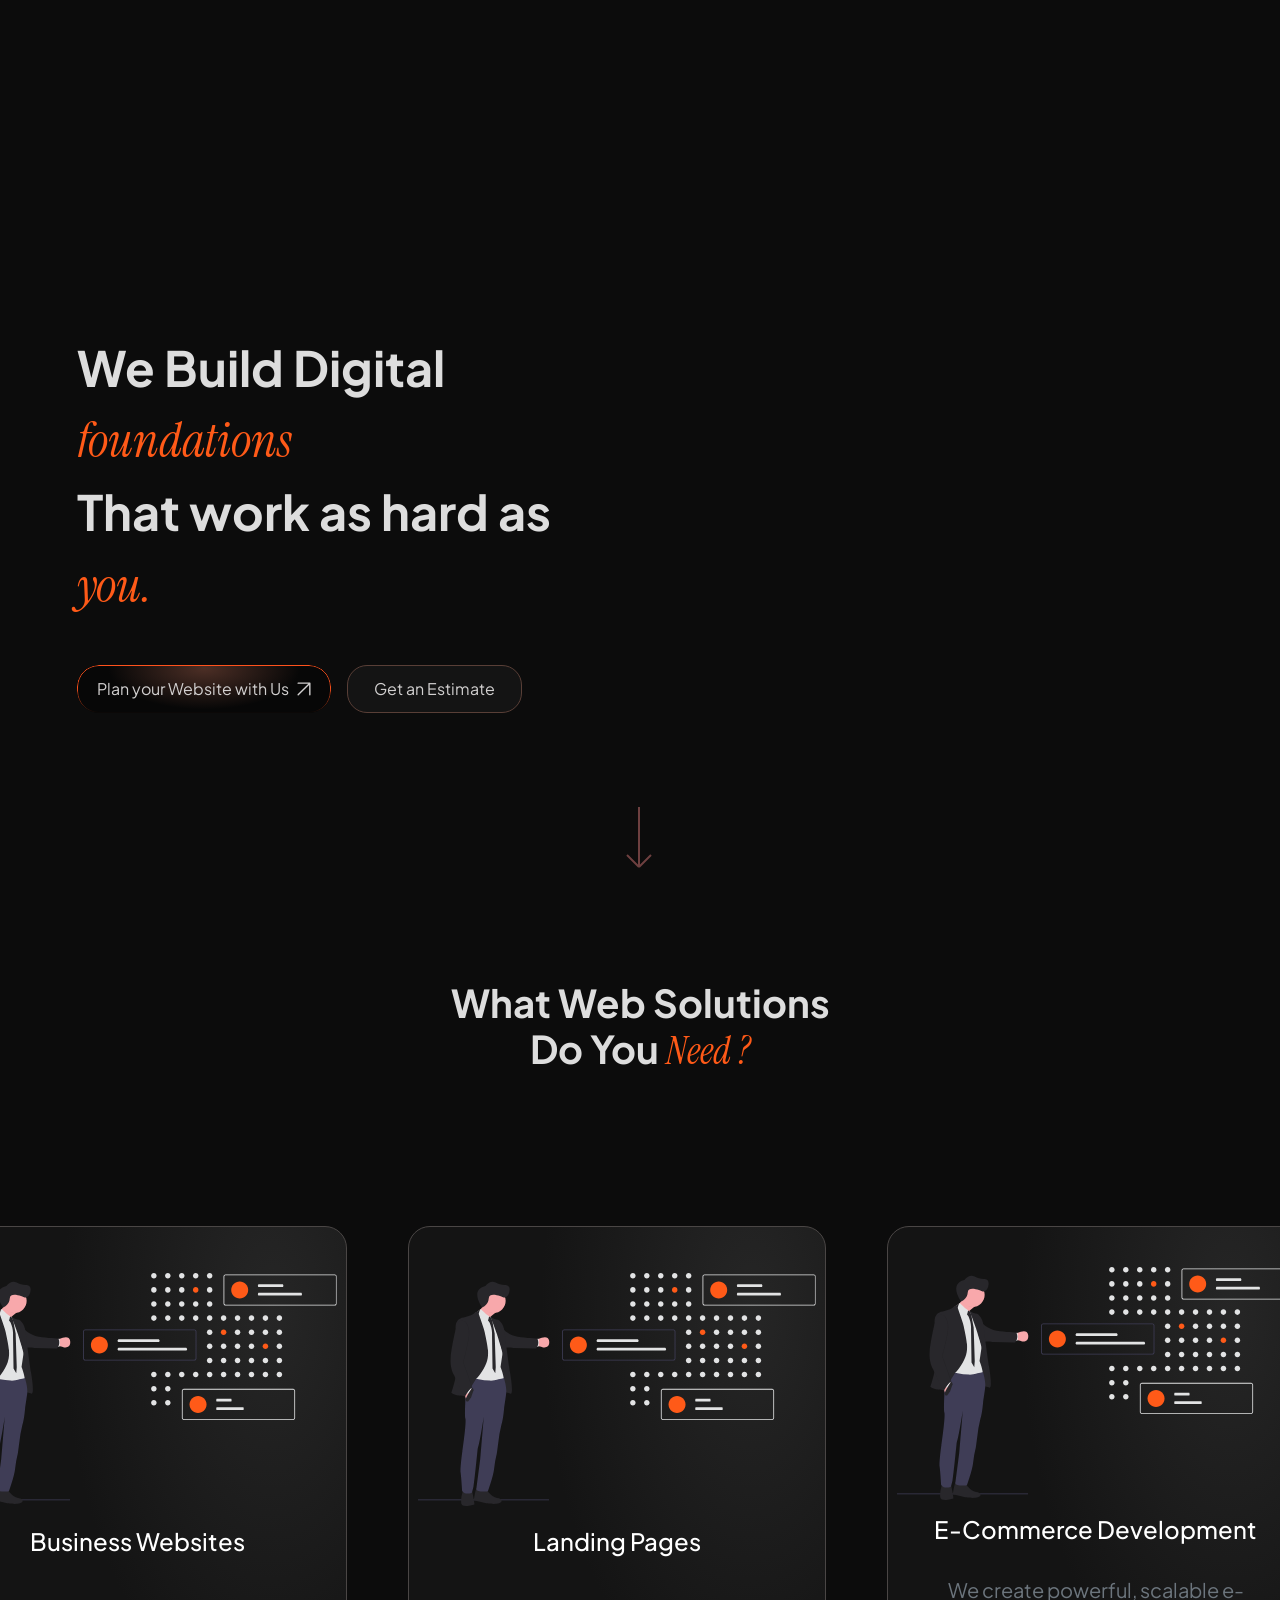
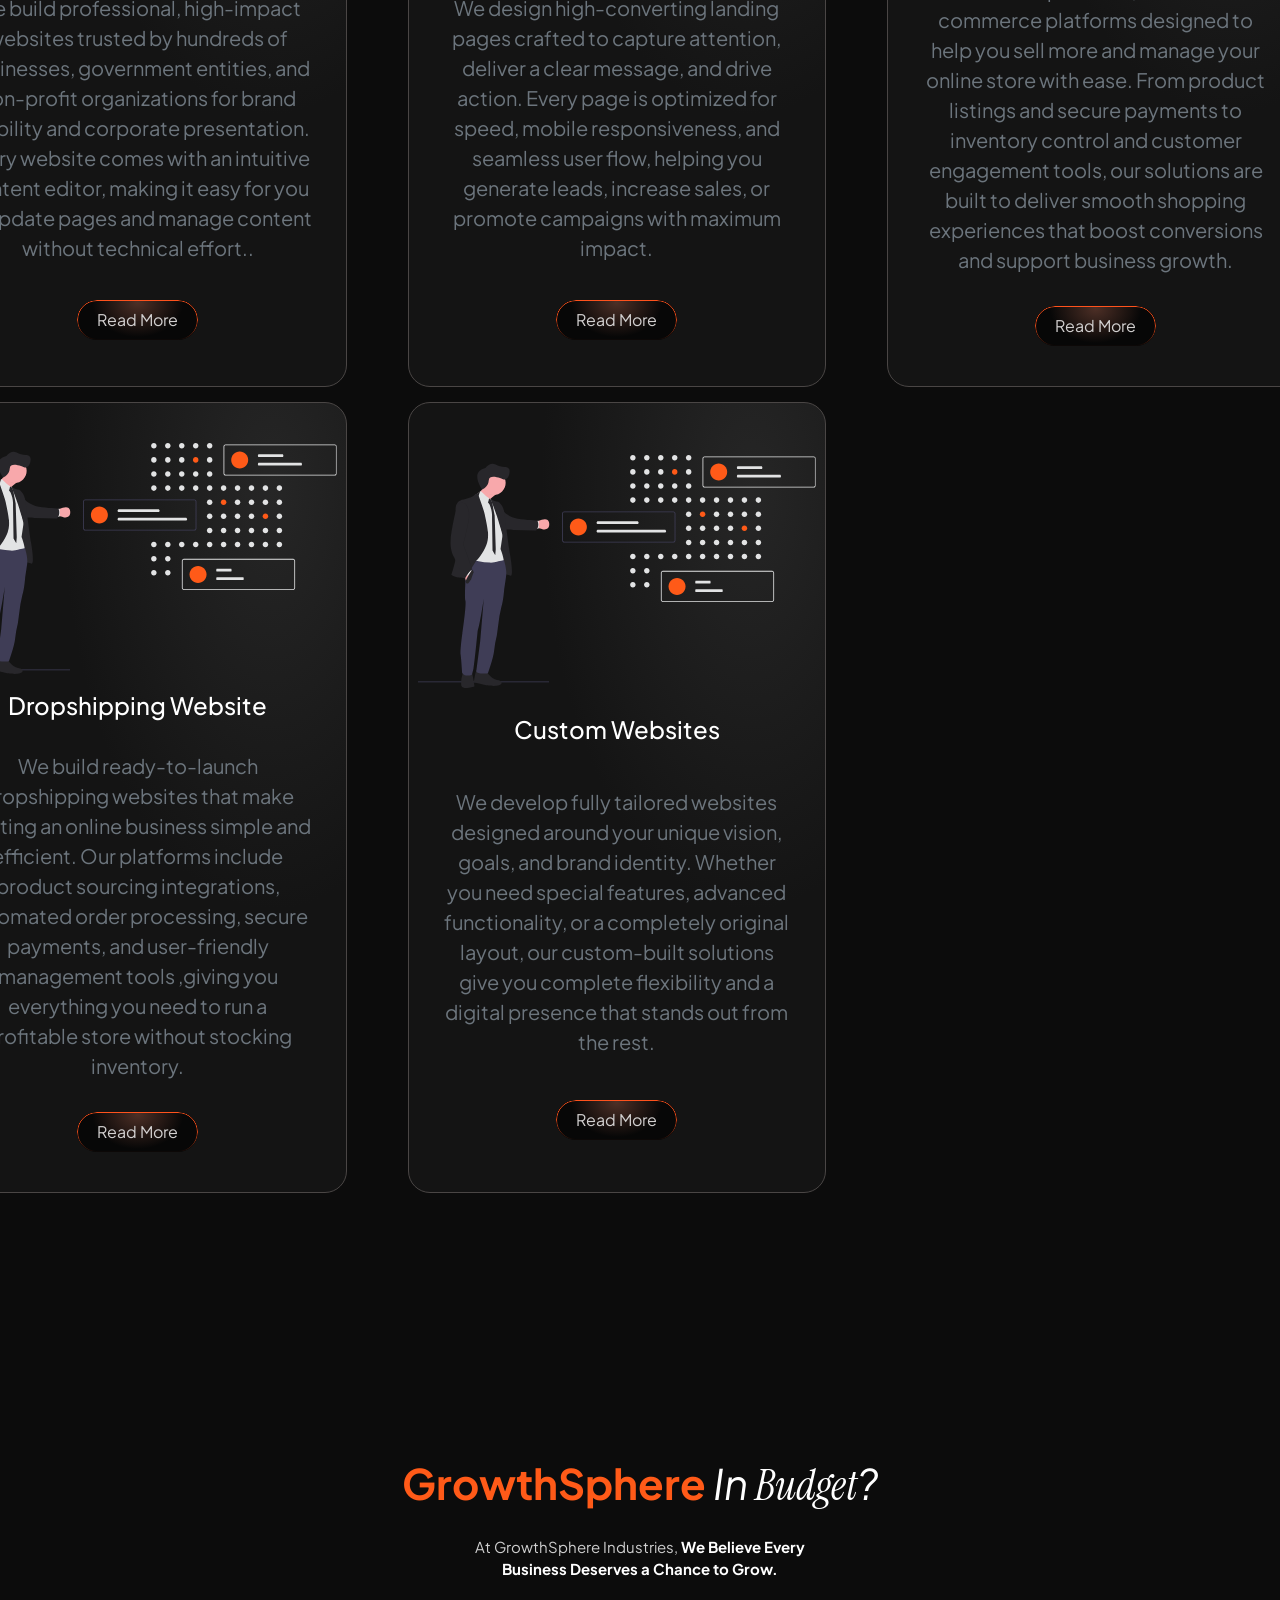
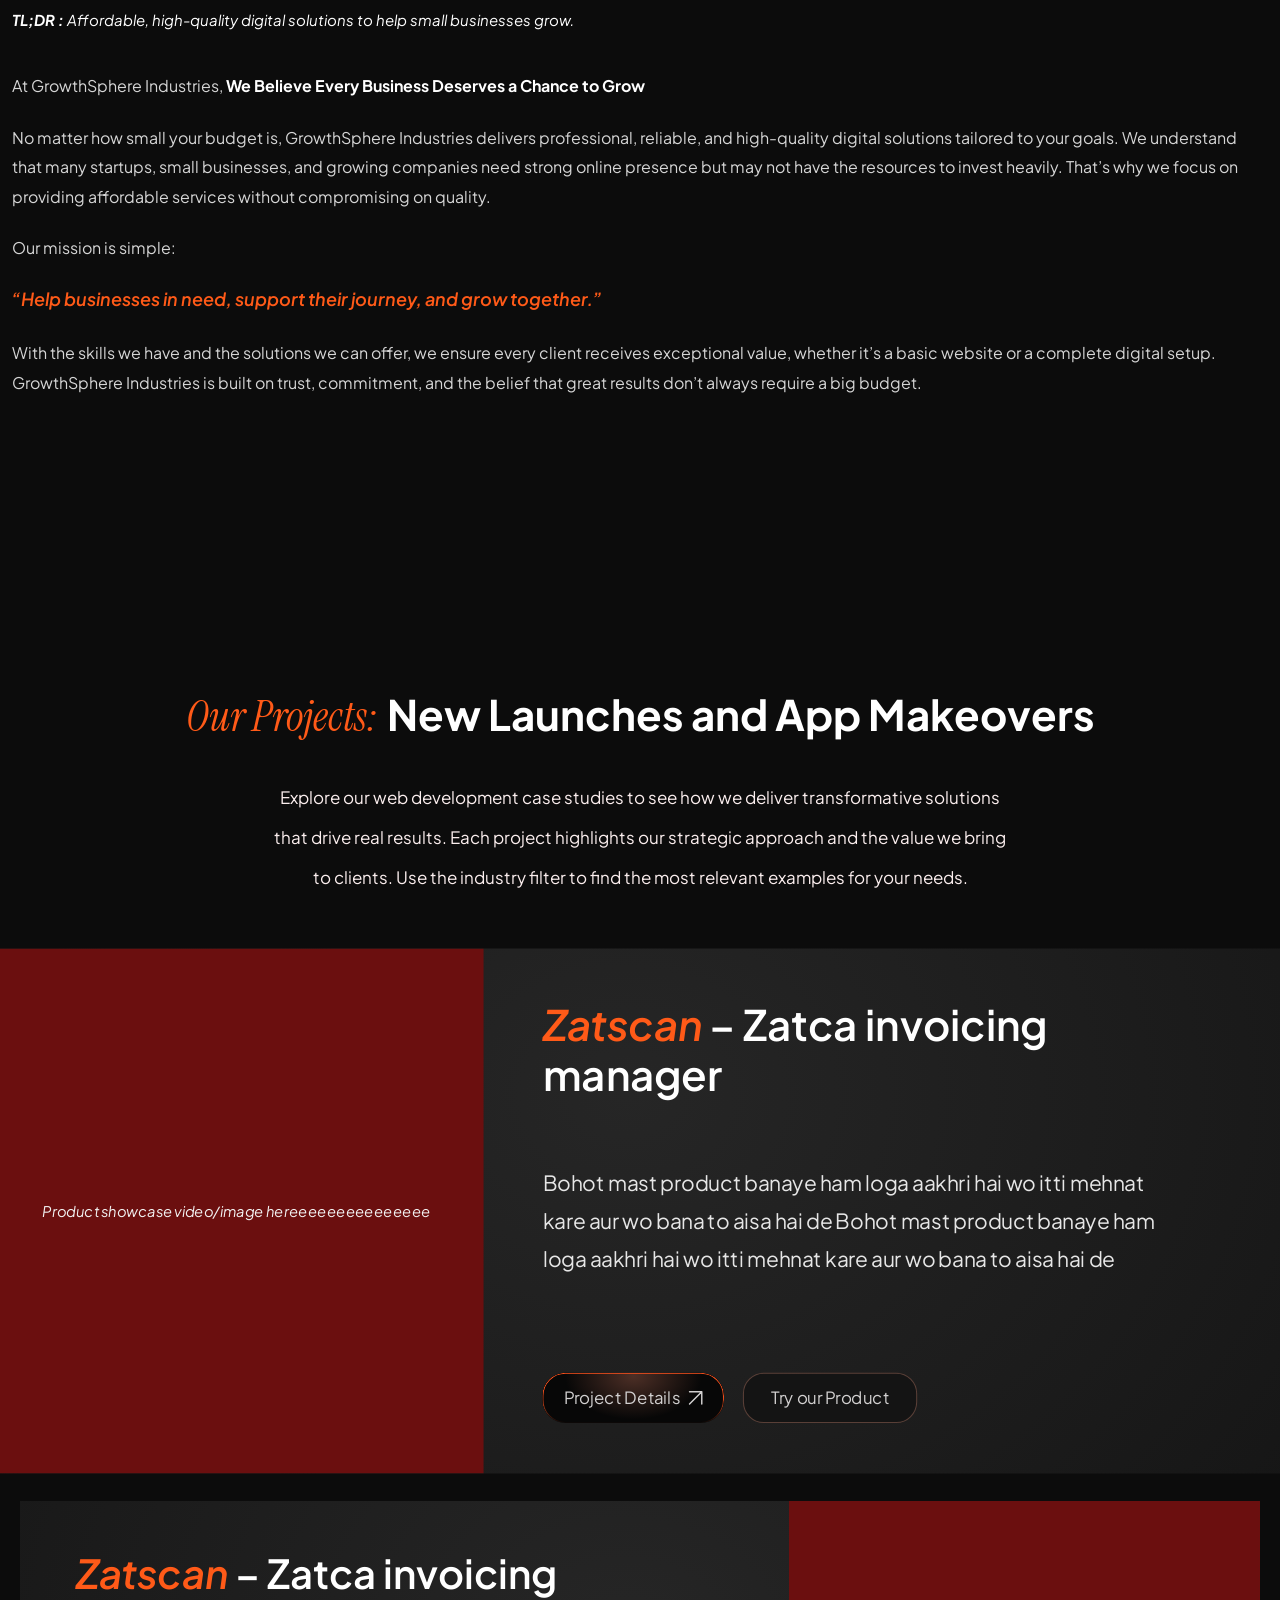
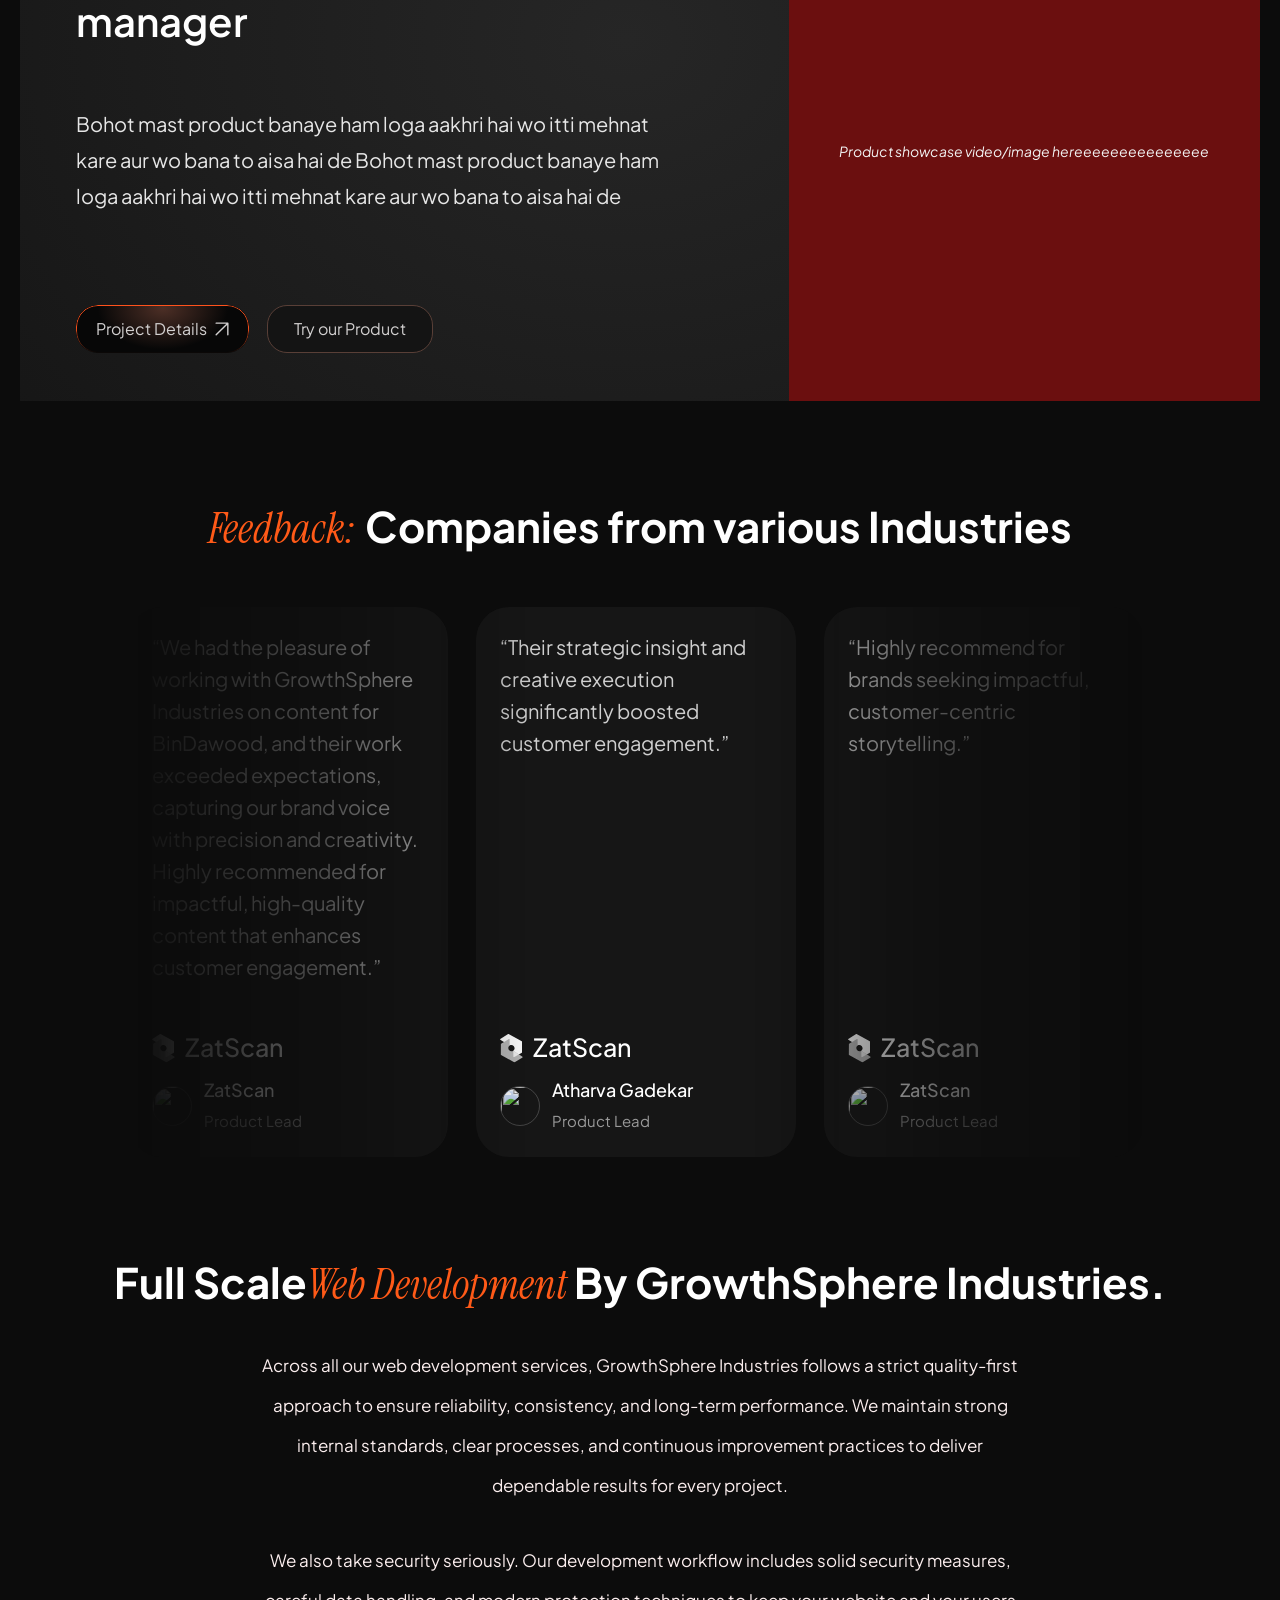
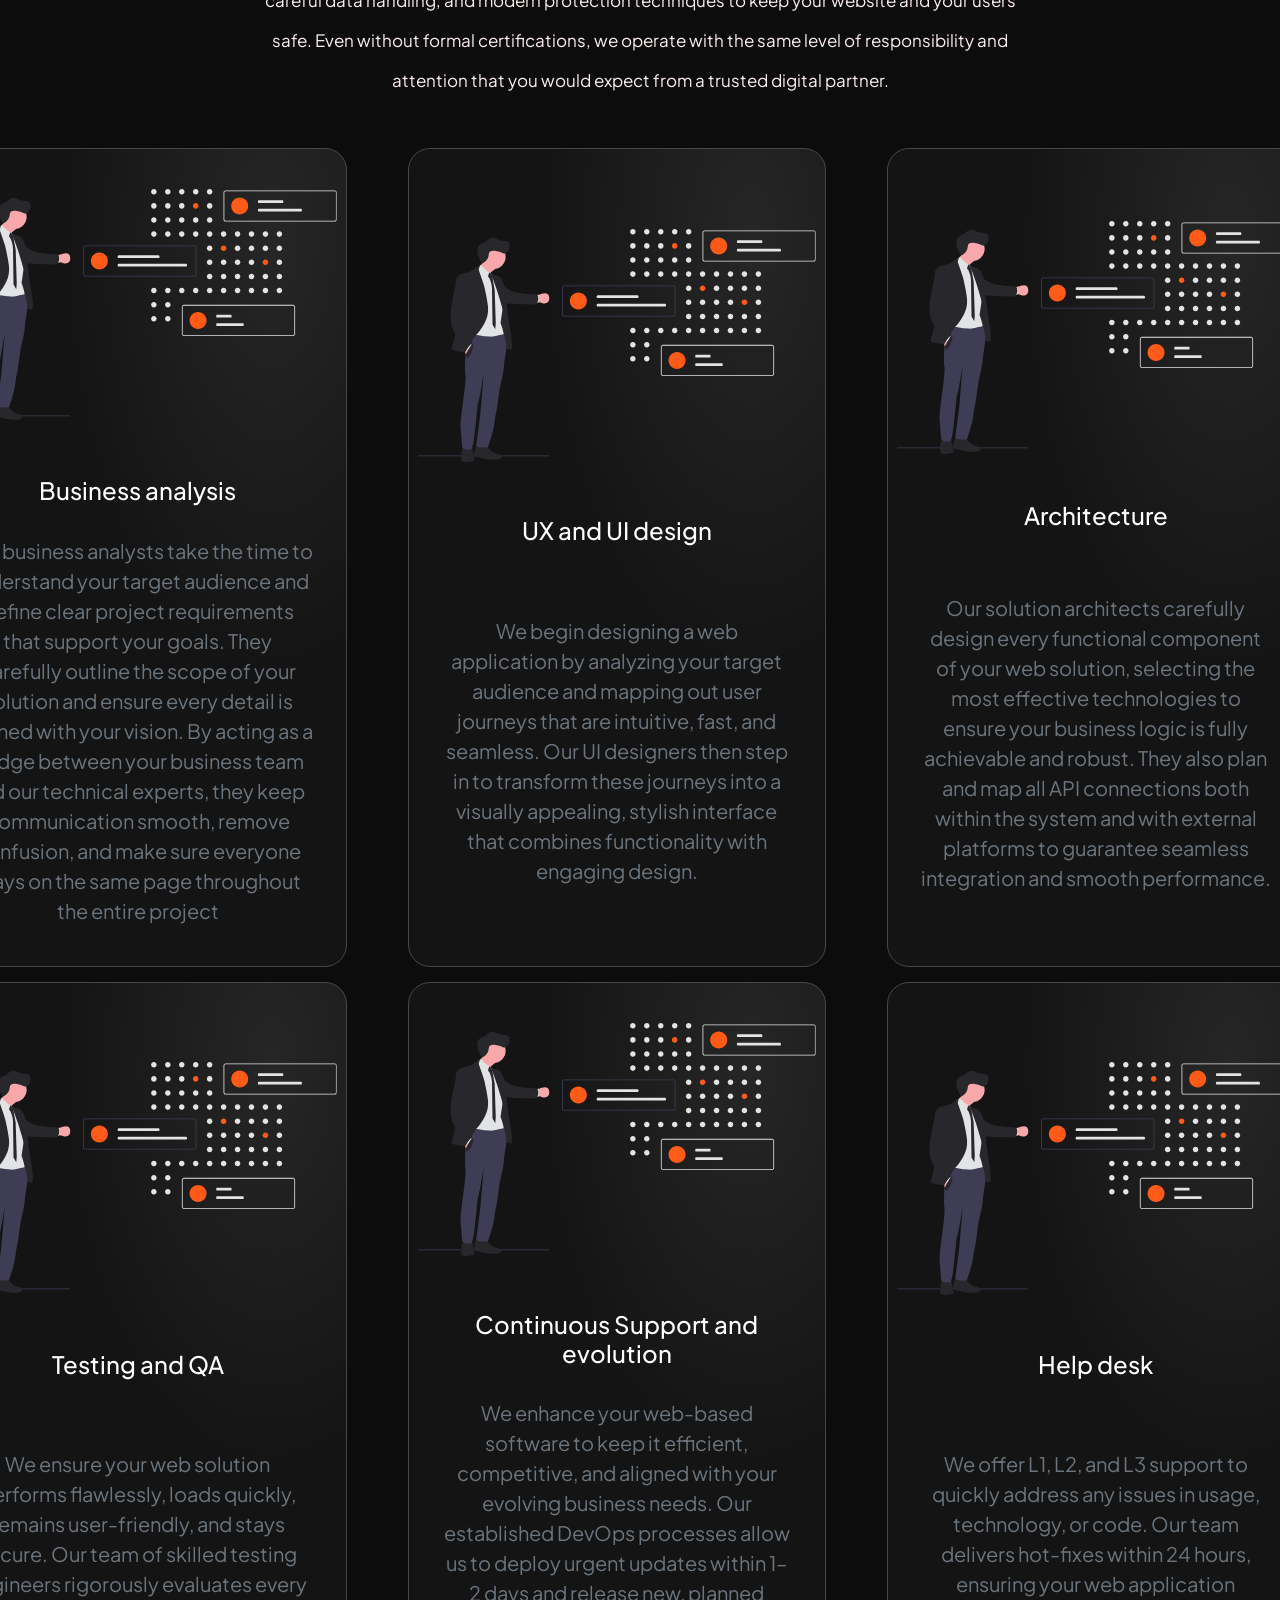
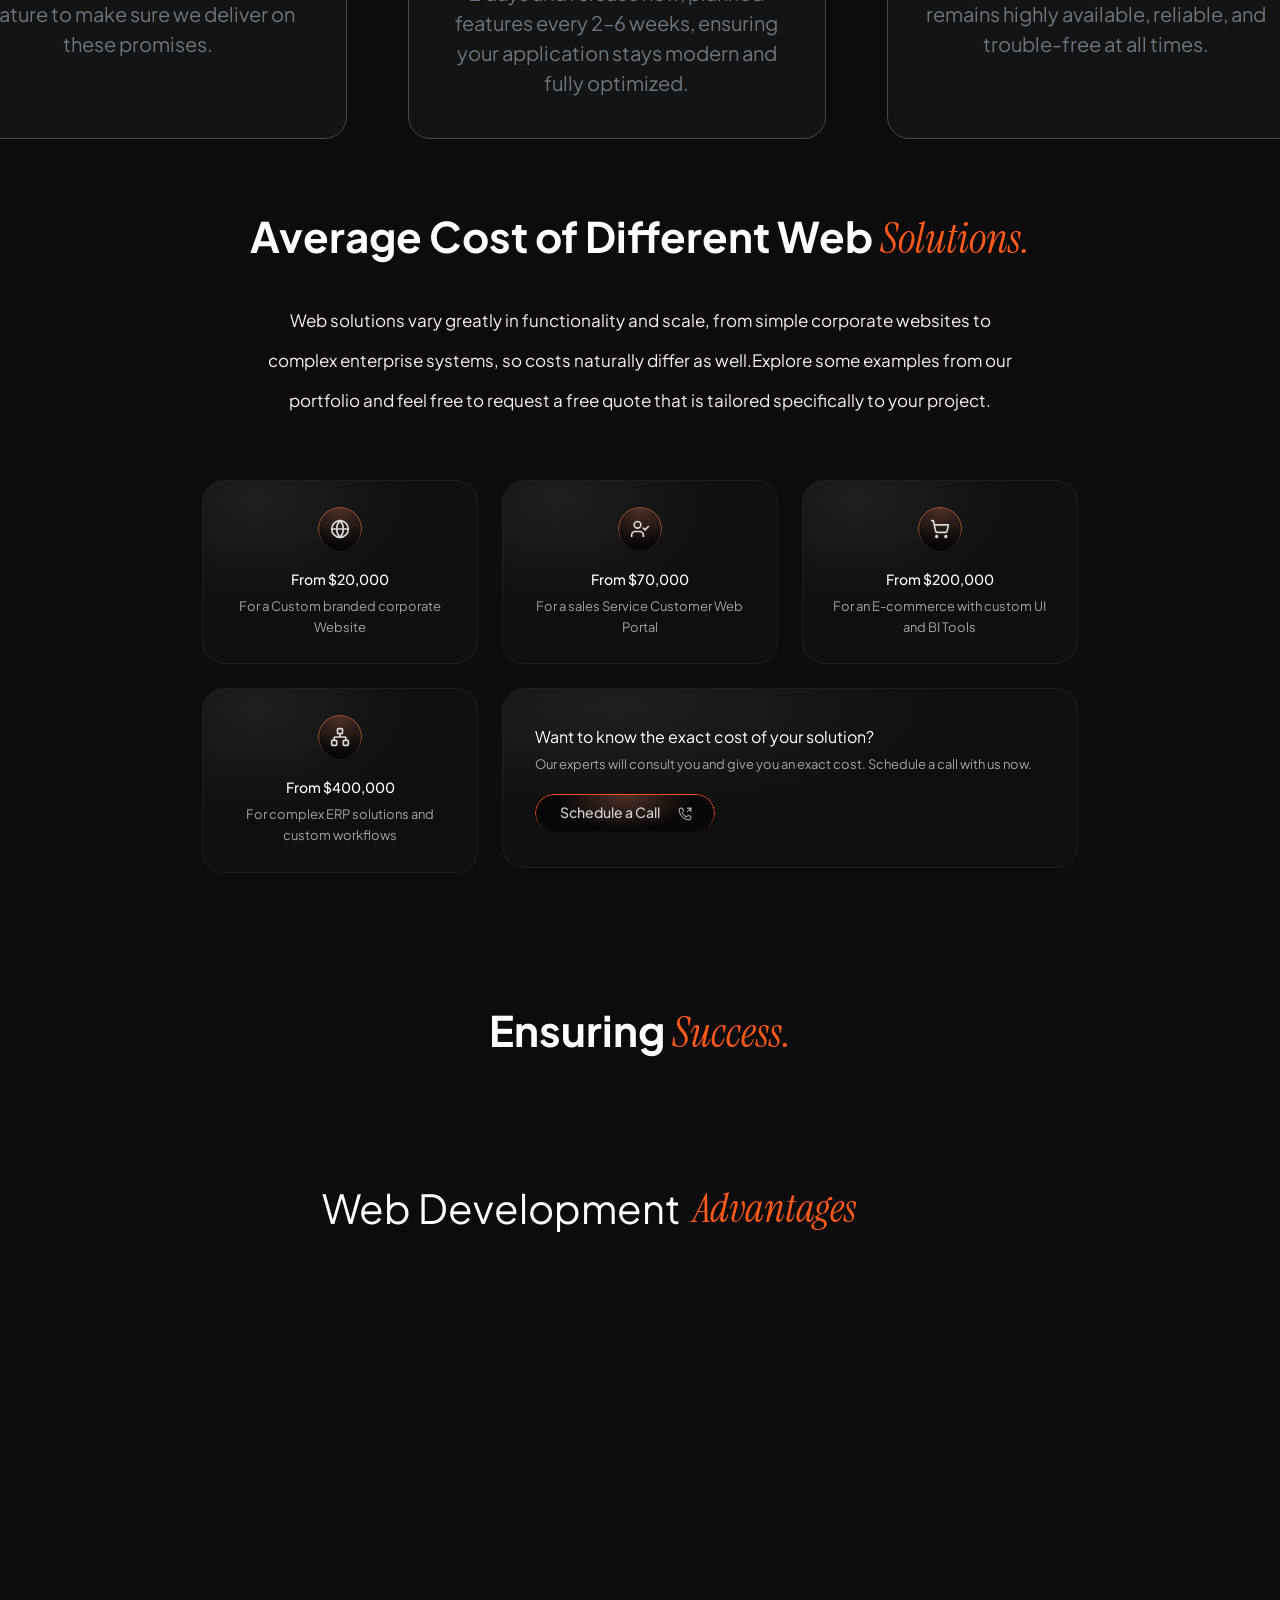
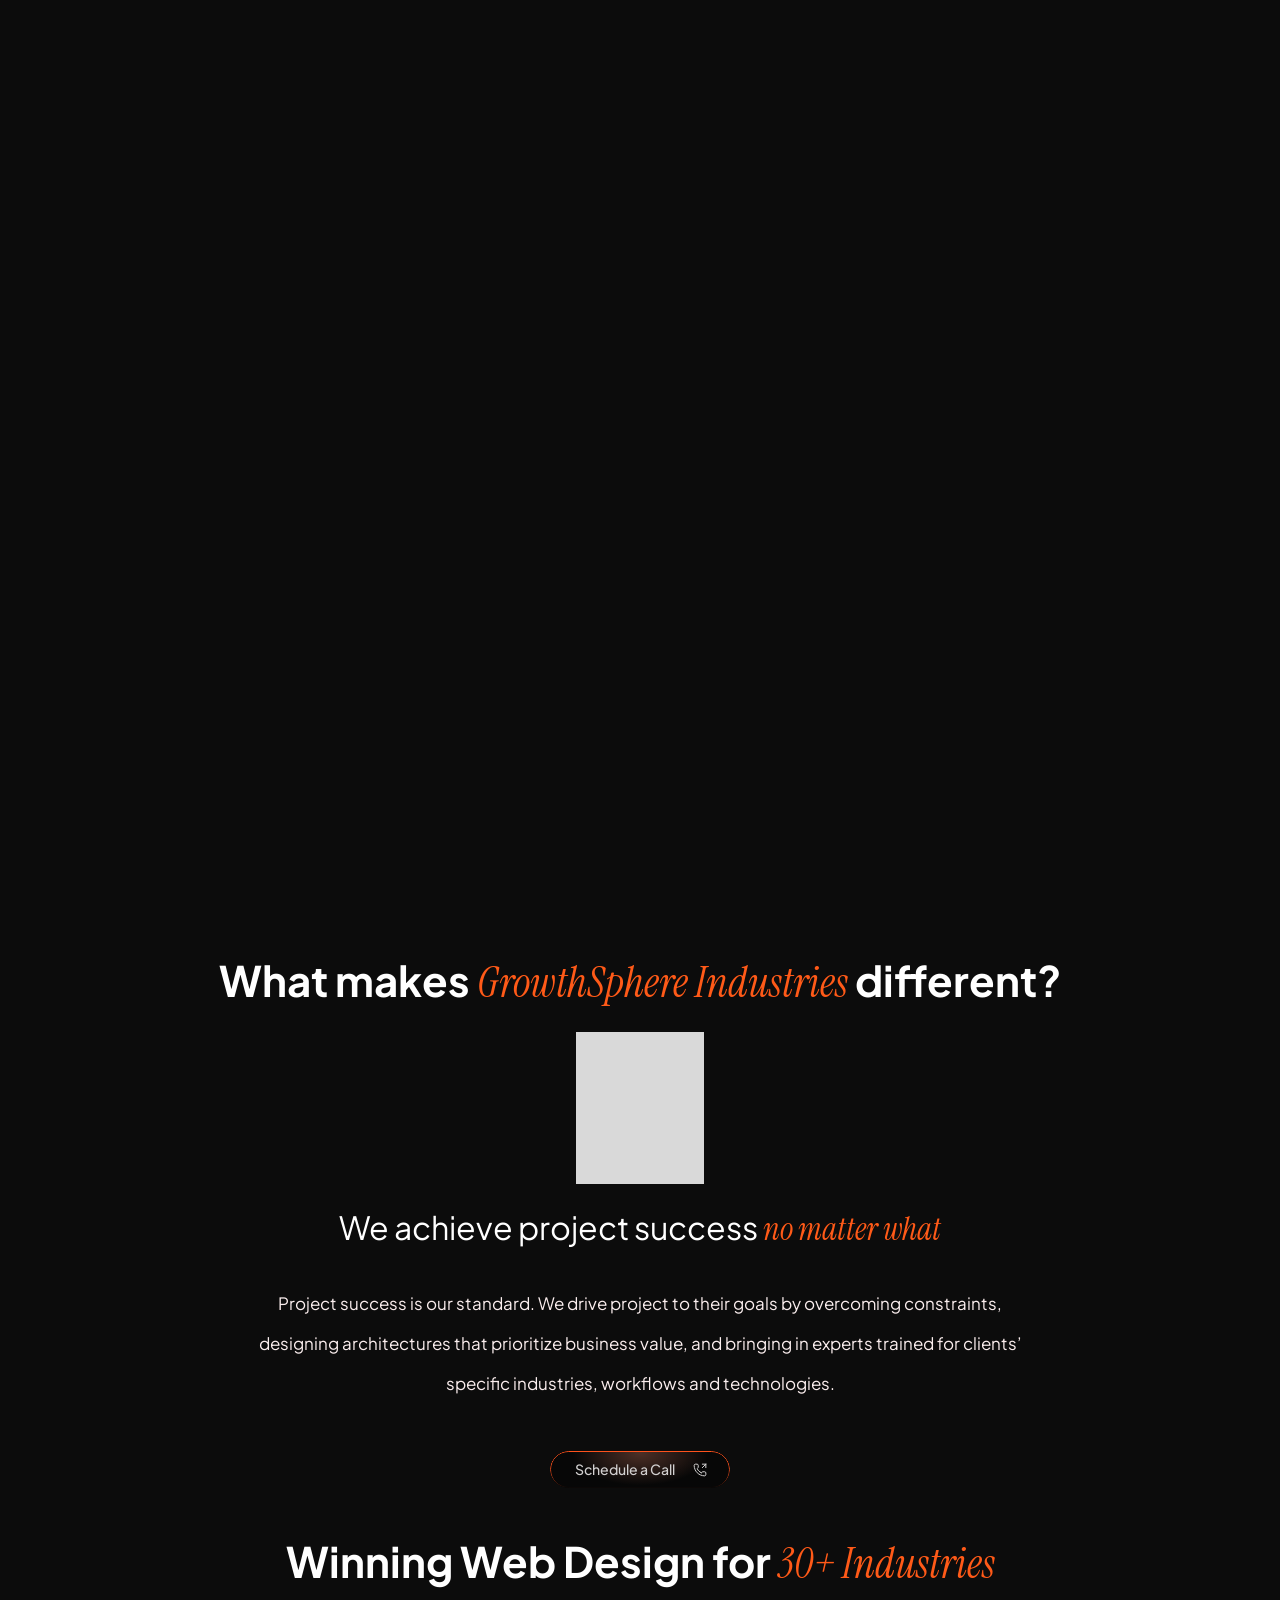
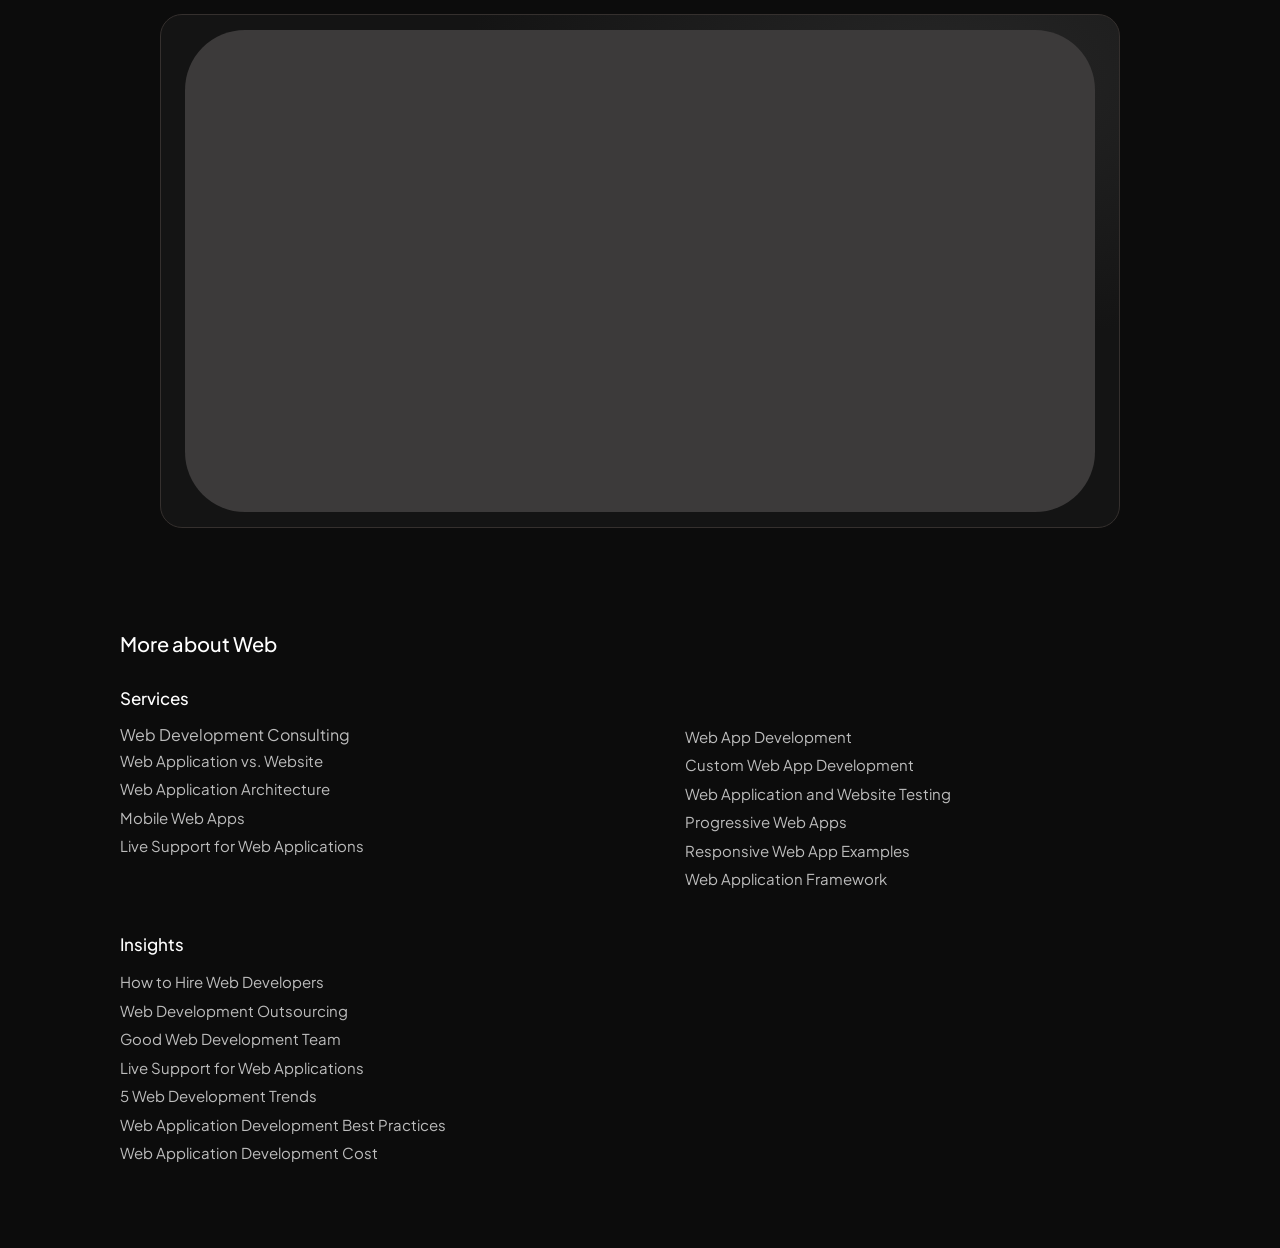
==== commit 58b8bf7d: "animation remaining" ====
--- a/home.html
+++ b/home.html
@@ -93,7 +93,7 @@
             position: absolute;
             inset: 0;
             border-radius: inherit;
-            border: 1.776px solid #FF521C;
+            border:2px solid #9f553e;
             pointer-events: none;
             -webkit-mask: linear-gradient(to bottom, white 0%, white 45%, transparent 100%);
             mask: linear-gradient(to bottom, white 0%, white 45%, transparent 100%);
@@ -386,6 +386,7 @@
             opacity: 0;
             transform: translateY(80px);
             transition: all 1s ease;
+            width:100%;
 
         }
 
@@ -412,7 +413,7 @@
             display: flex;
             flex-direction: column;
             justify-content: space-evenly;
-            /* keeps button at bottom */
+           gap:15px;
             border-radius: 22px;
             border: 1.382px solid #4a4645;
             background: radial-gradient(50.51% 53.12% at 82.21% 11.15%, #262626 0%, #141414 100%);
@@ -476,6 +477,7 @@
         @media (max-width: 992px) {
             .cards-wrapper {
                 grid-template-columns: repeat(2, 1fr);
+                justify-items: center;
             }
 
             body {
@@ -488,6 +490,7 @@
         @media (max-width: 600px) {
             .cards-wrapper {
                 grid-template-columns: 1fr;
+                justify-content: center;
             }
         }
 
@@ -748,6 +751,7 @@
         @media (max-width: 991px) {
             .cards-wrapper {
                 grid-template-columns: 1fr;
+                justify-content: center;
             }
 
             .service-path {
@@ -768,7 +772,7 @@
             .visual-wrap {
                 position: absolute;
                 inset: 0;
-                width: 100%;
+                width: 425px;
                 height: 100%;
                 z-index: 1;
             }
@@ -1132,7 +1136,7 @@
 
         /* CTA CARD */
         .cta-card {
-            height: 210px;
+            height: 180px;
             border-radius: 22px;
             padding: 32px;
             background: radial-gradient(60% 60% at 20% 10%,
@@ -1379,7 +1383,7 @@
 
     <section class="hero container-fluid">
         <div class="hero-left">
-            <p class="service-path mb-0">
+            <p class="service-path mb-0 reveal delay-1">
                 Services → Web development Services
             </p>
 
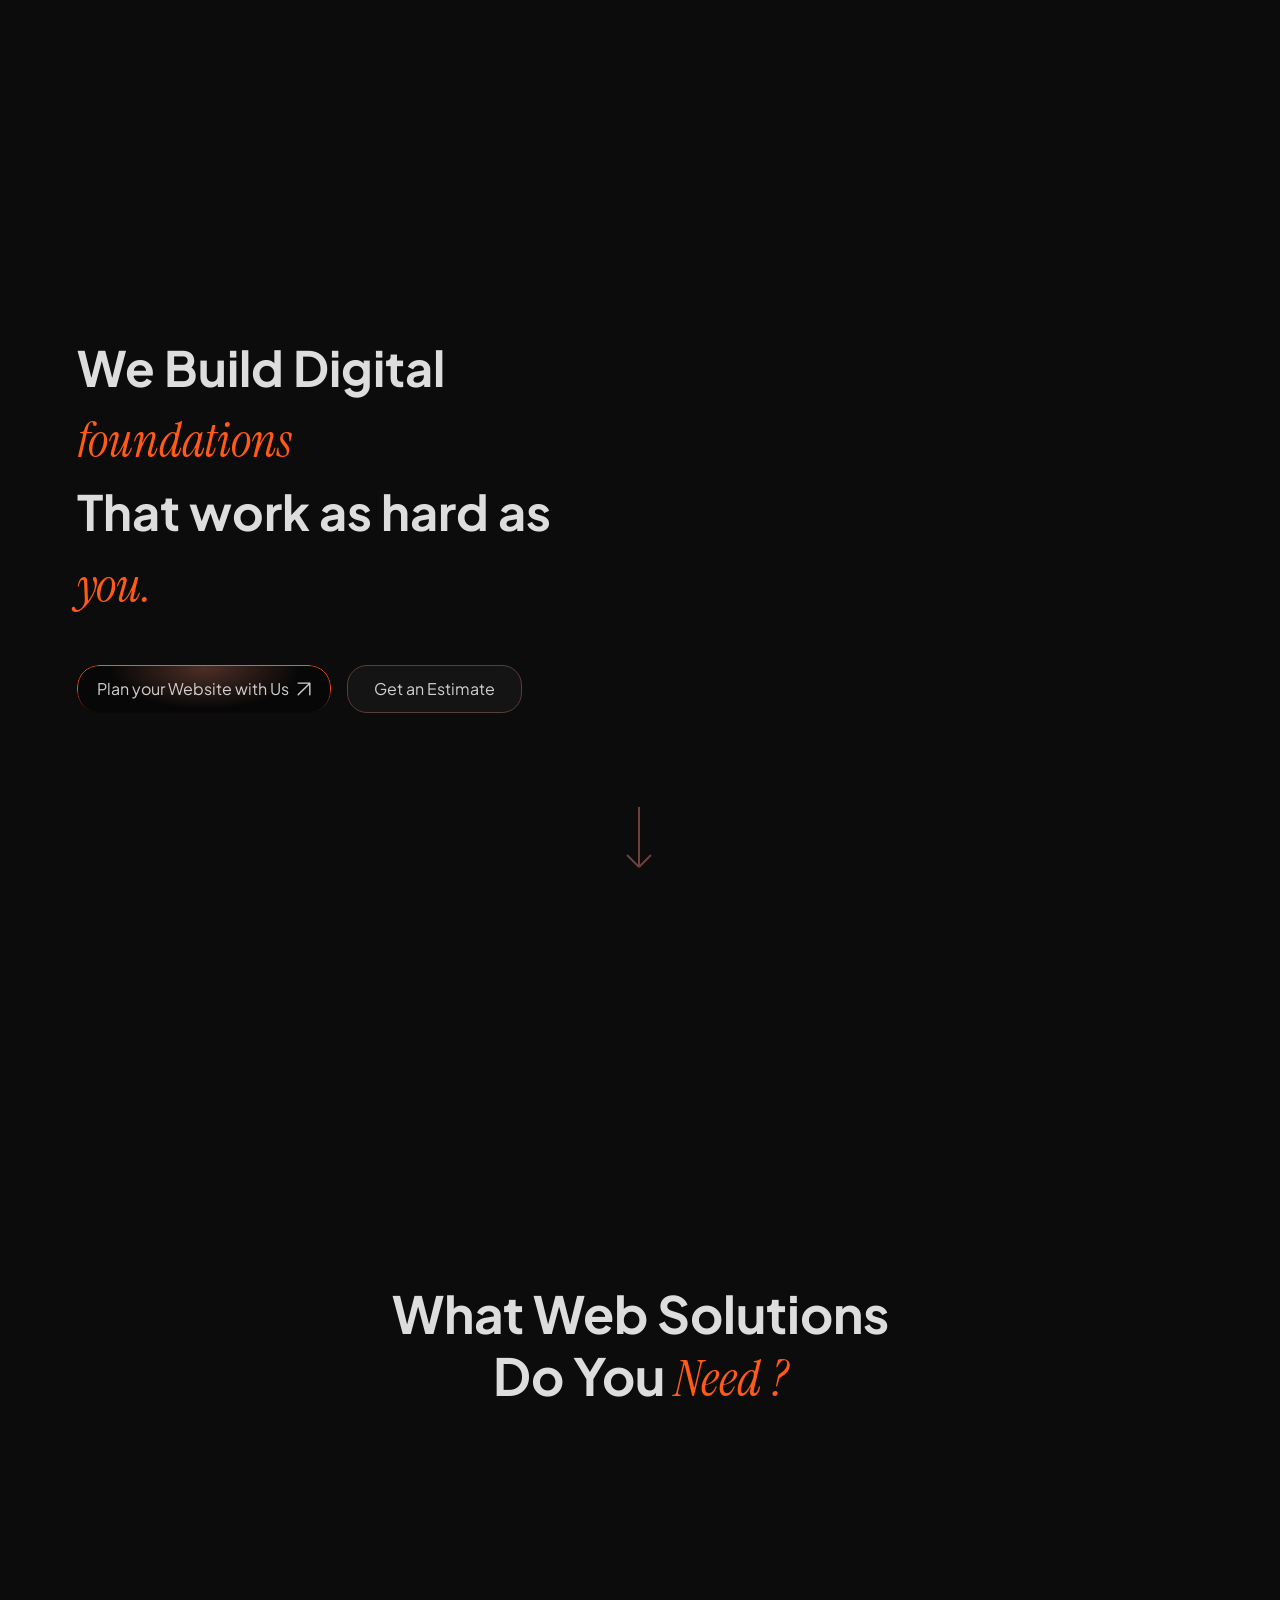
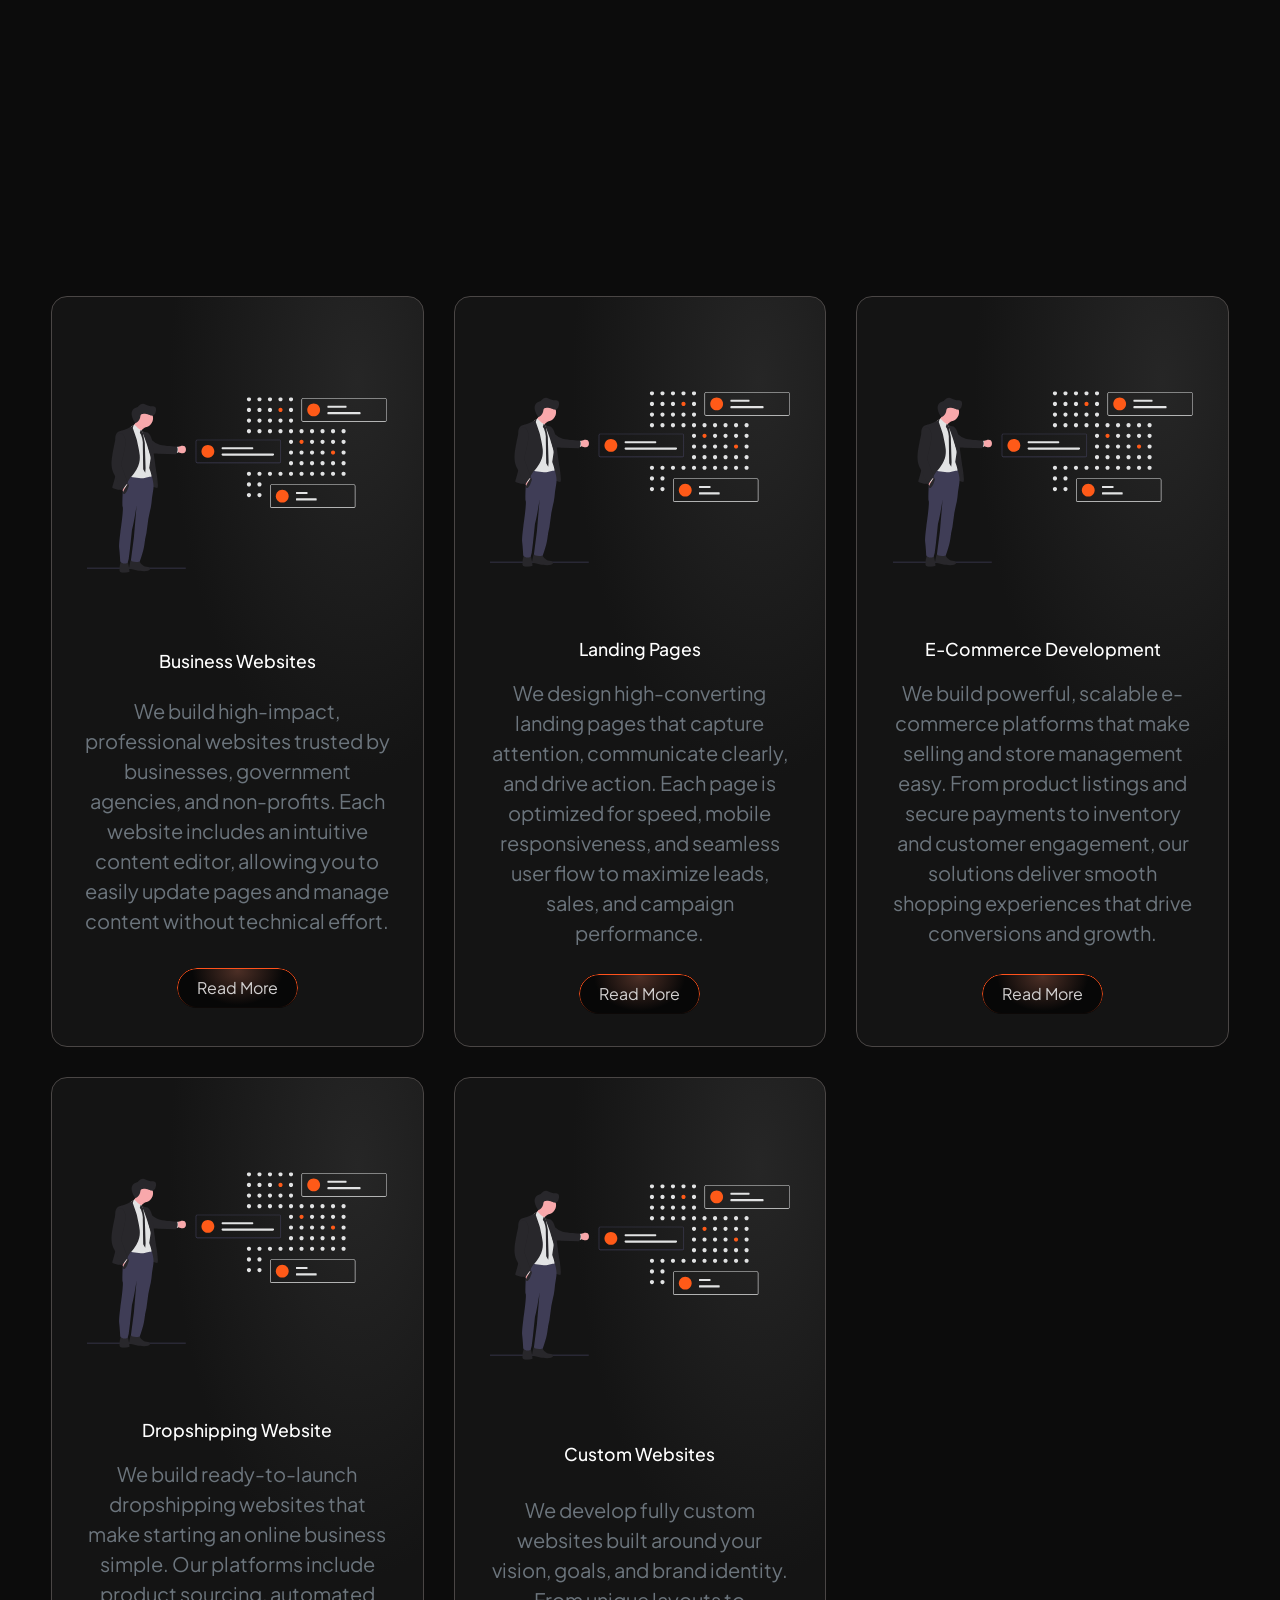
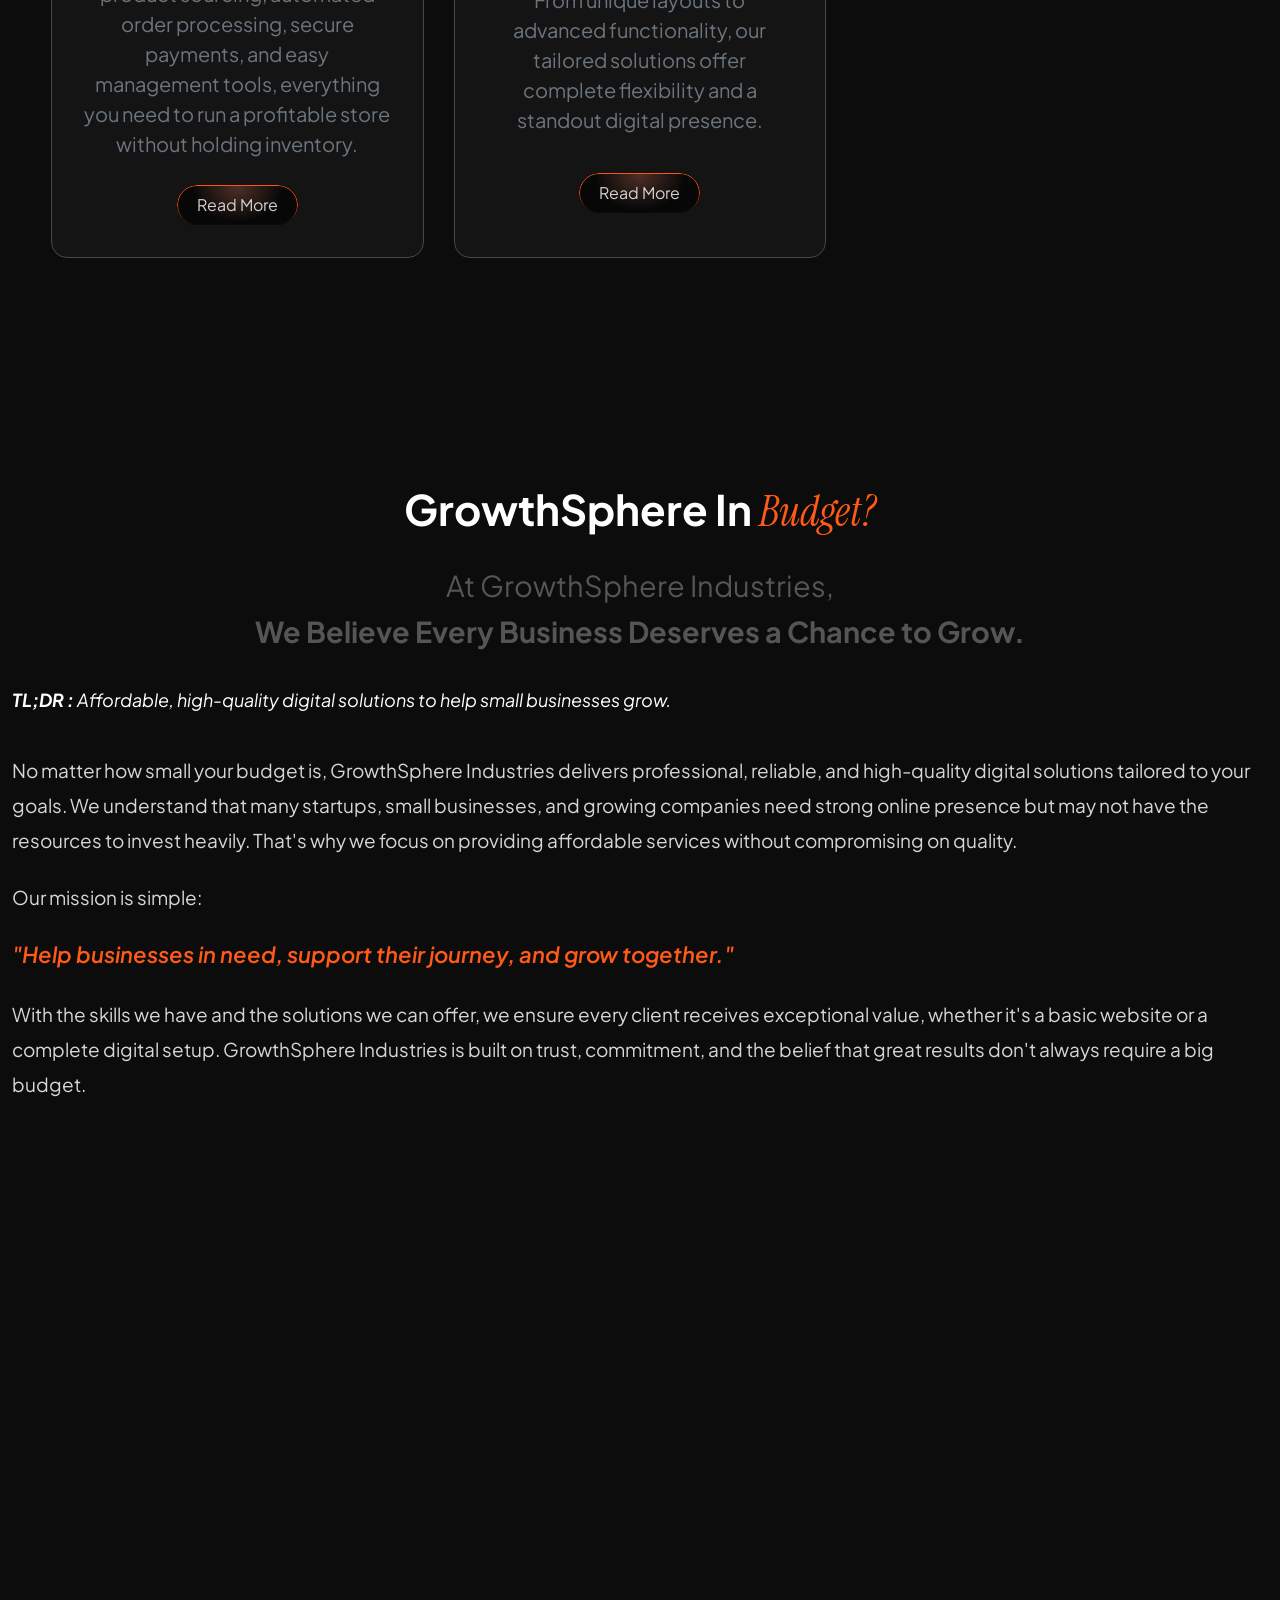
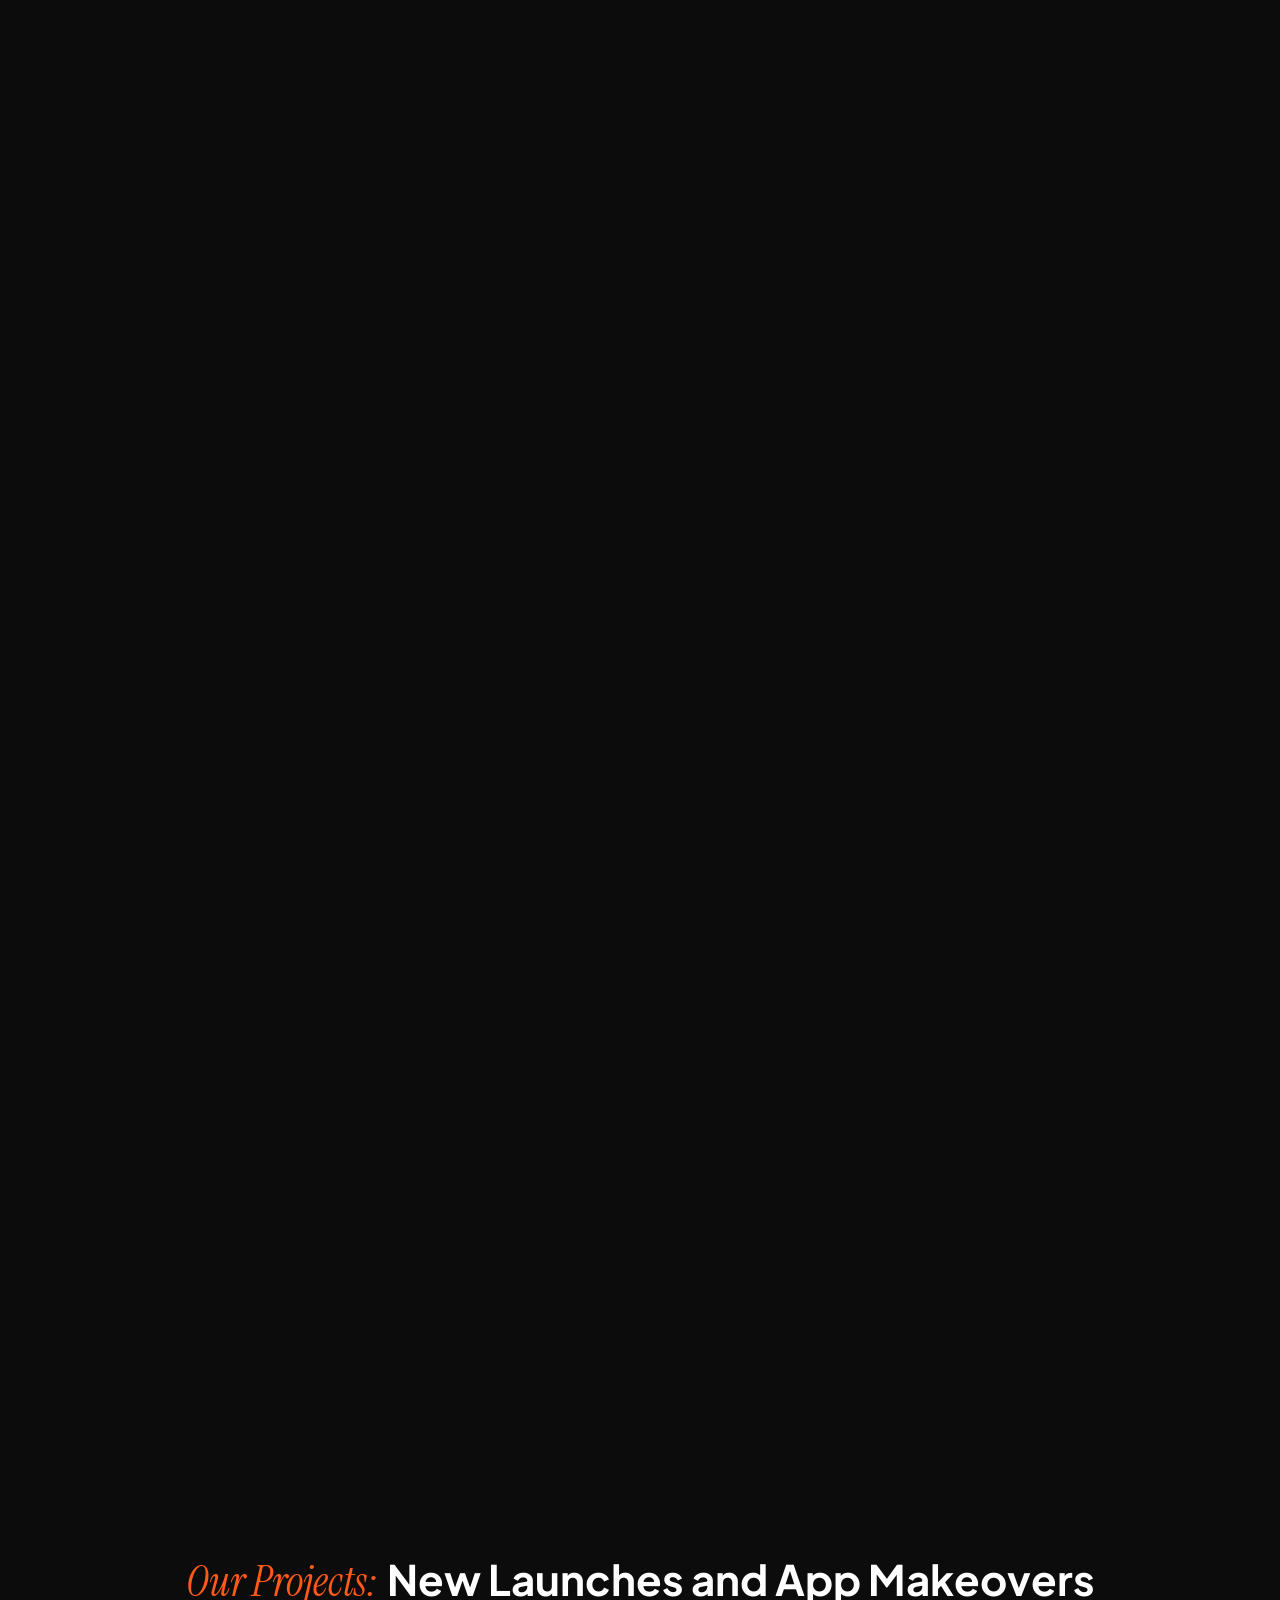
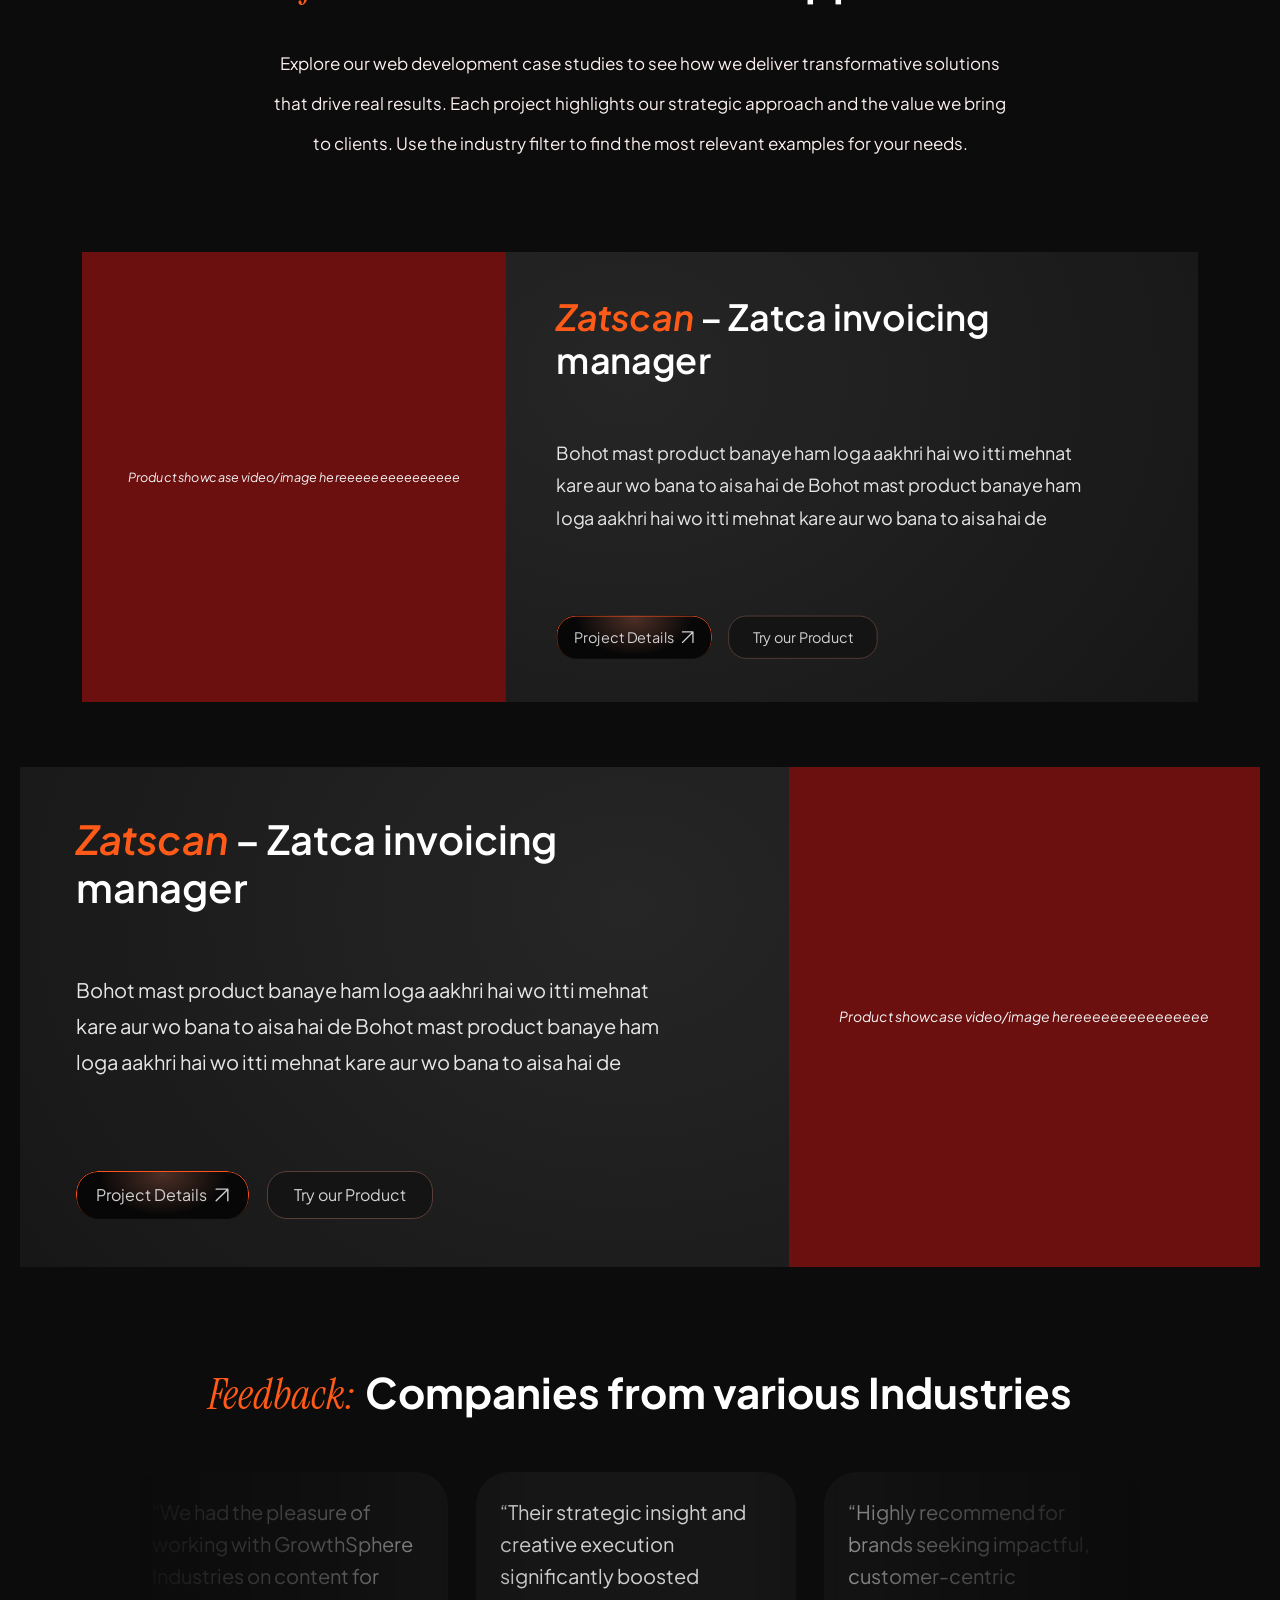
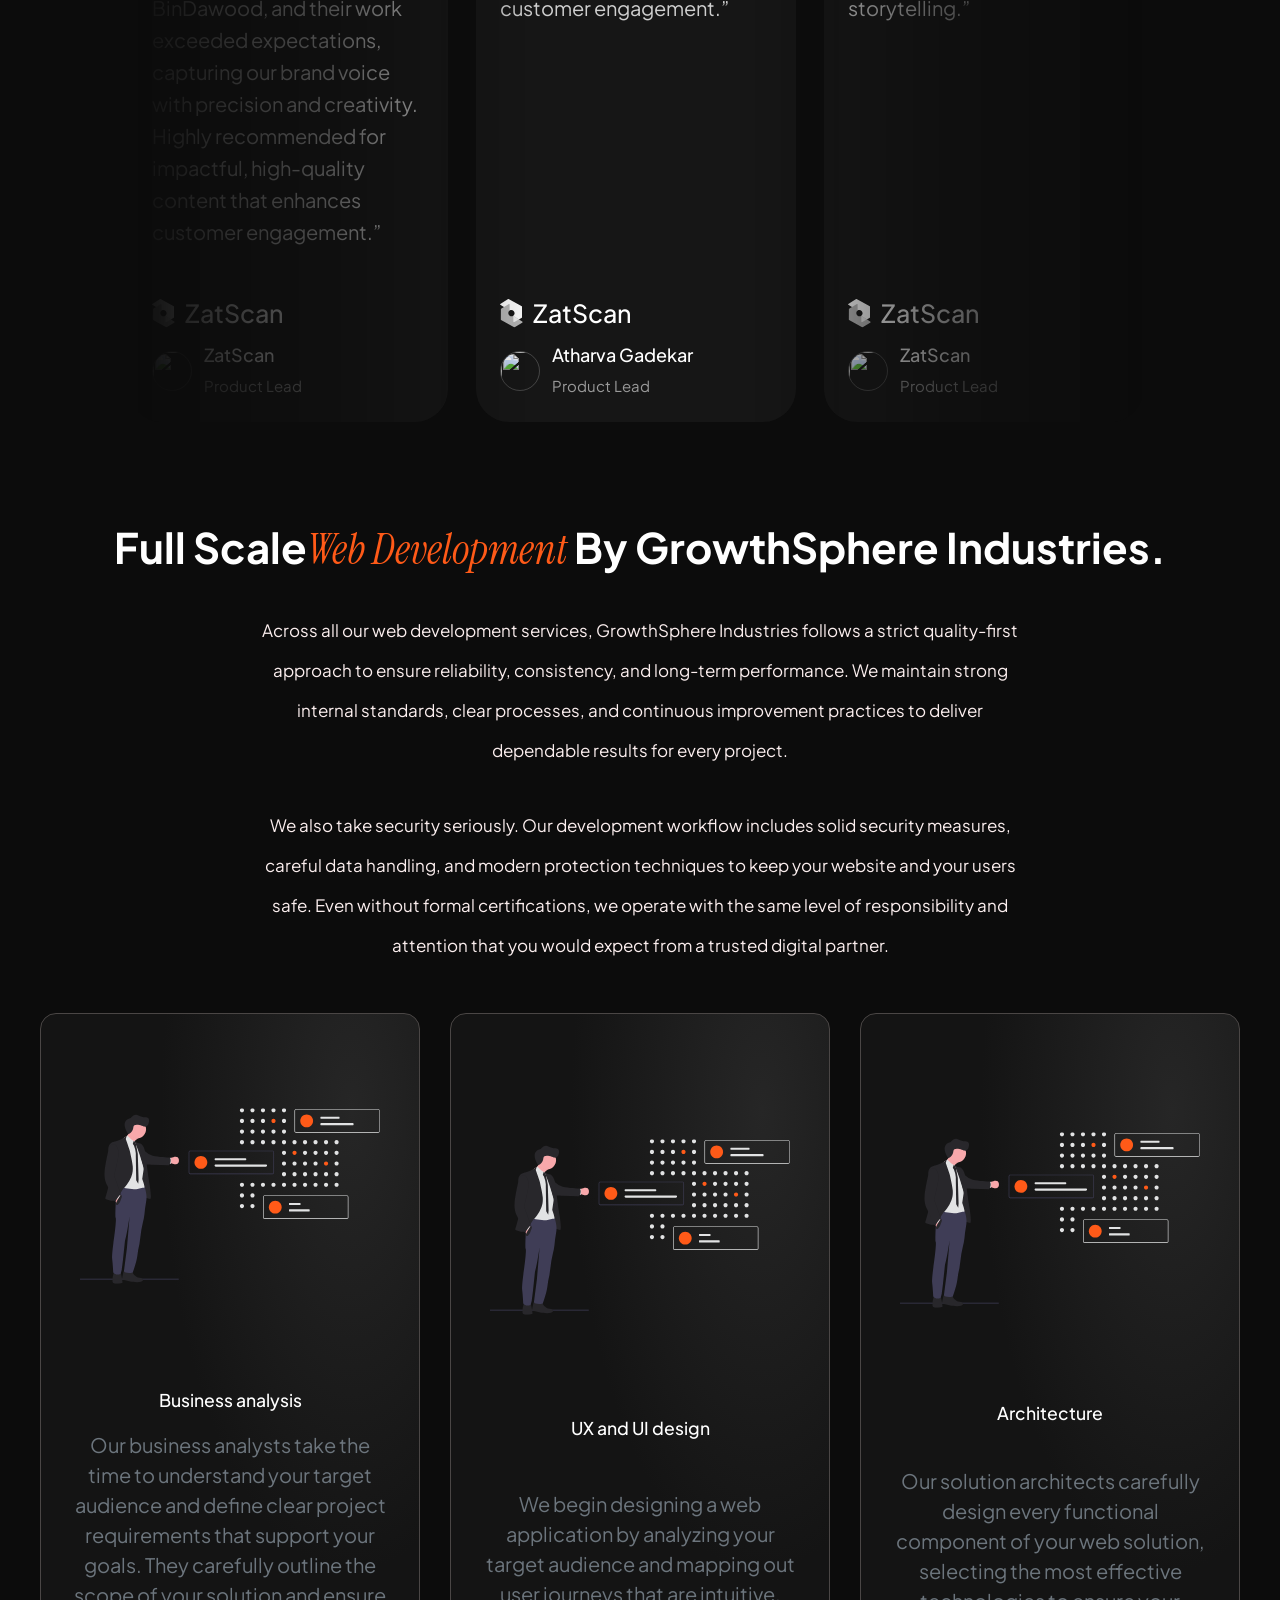
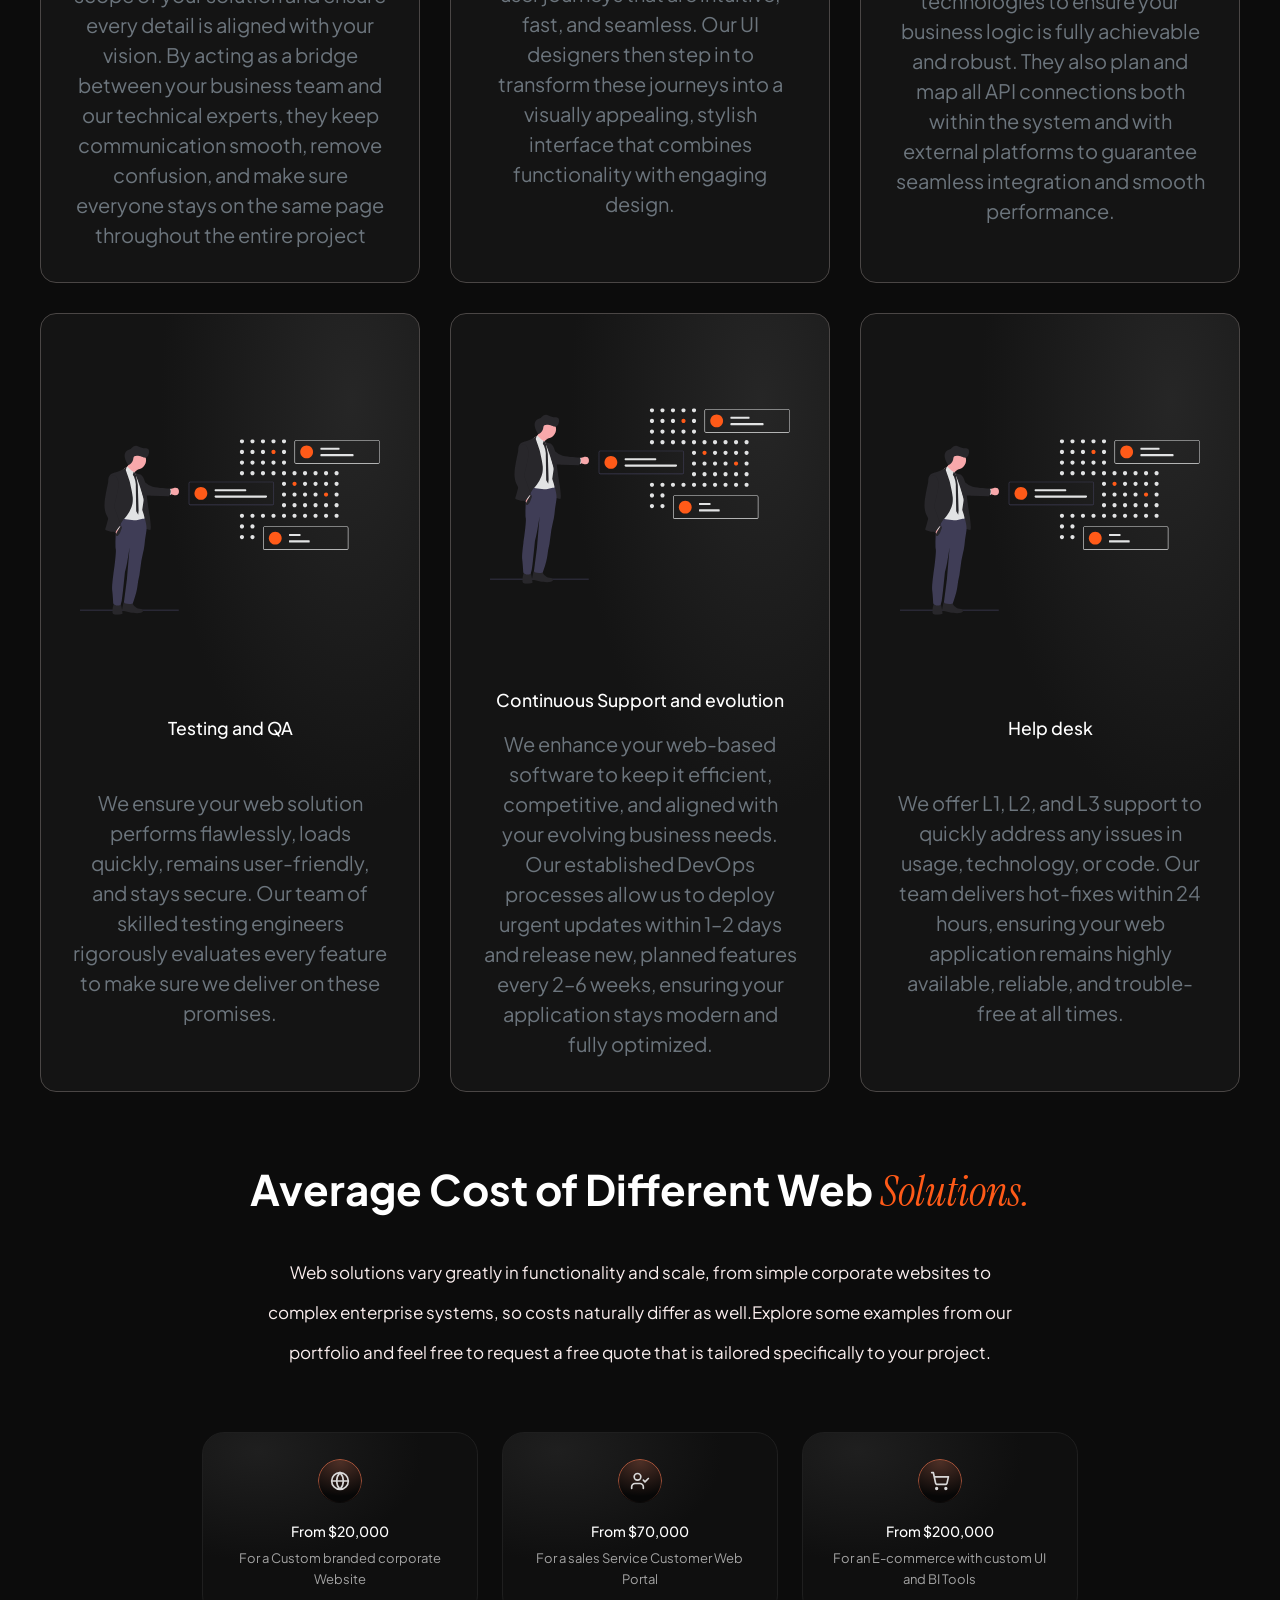
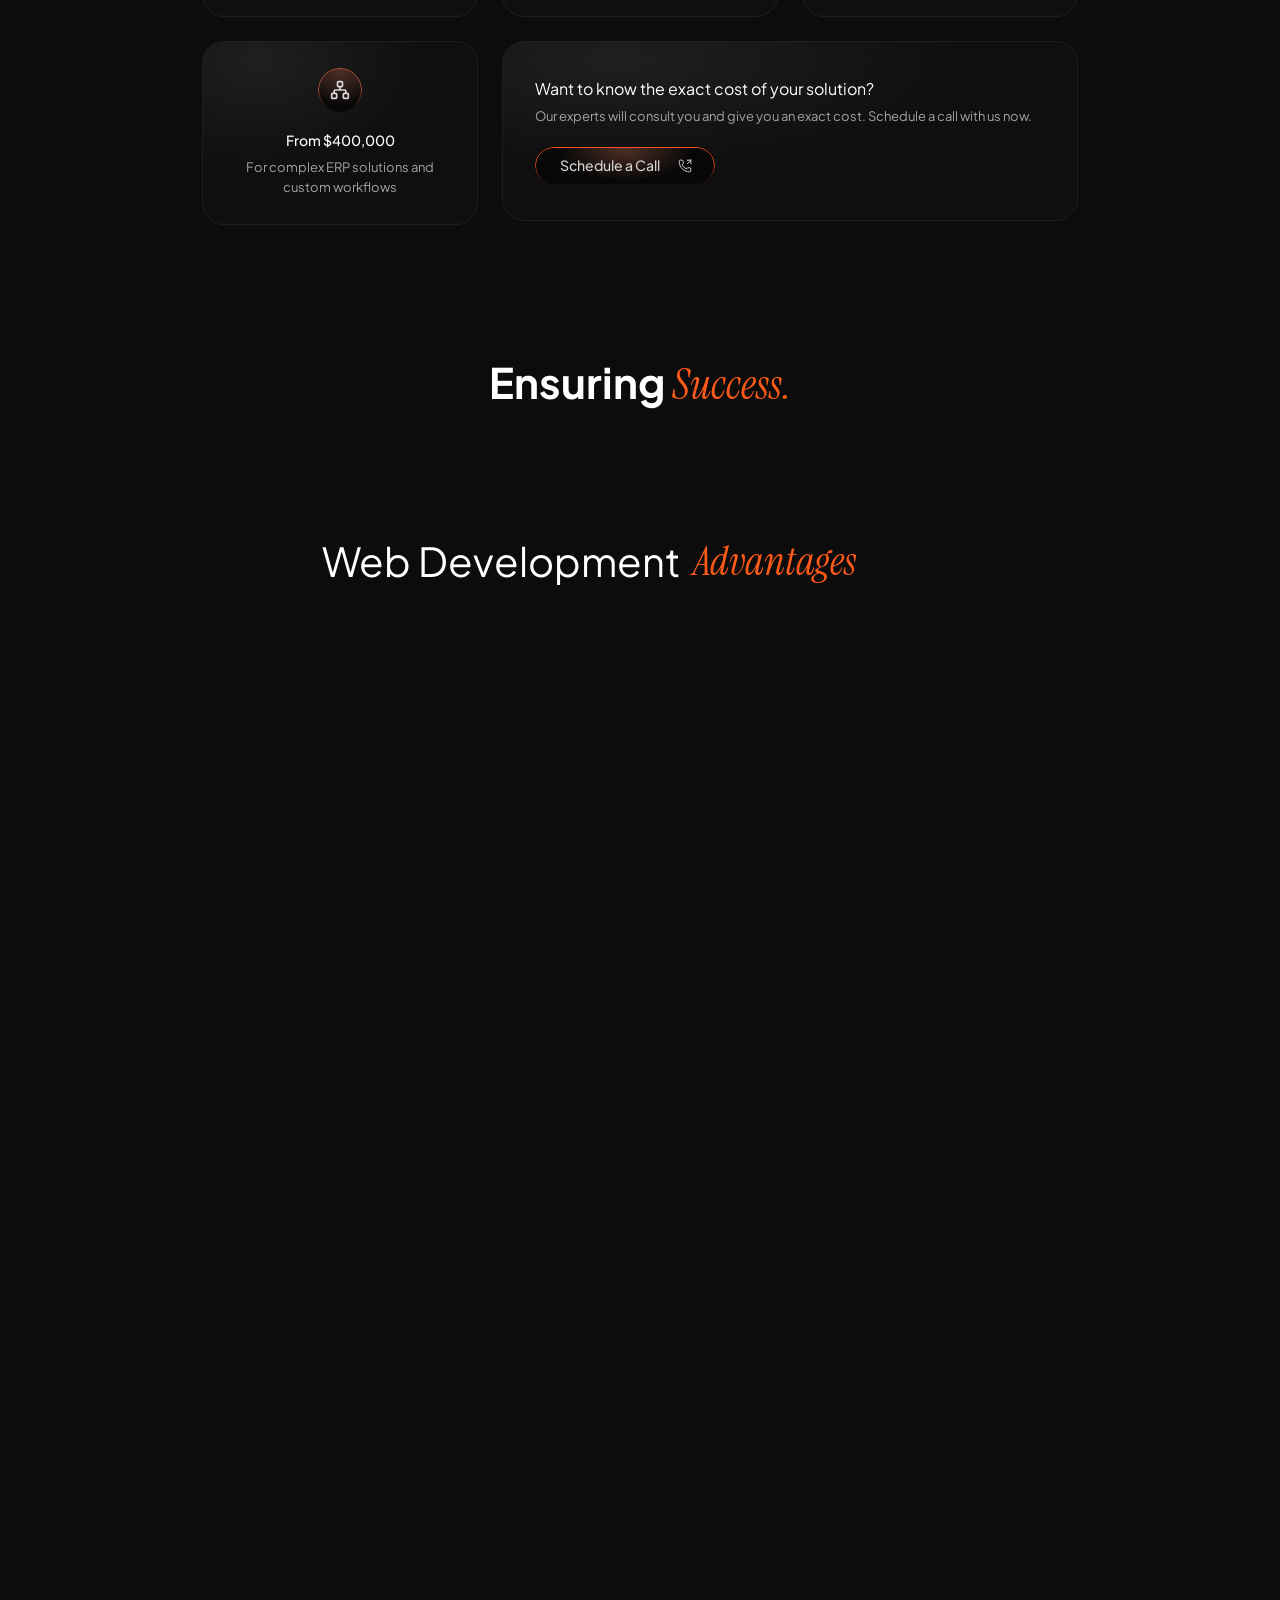
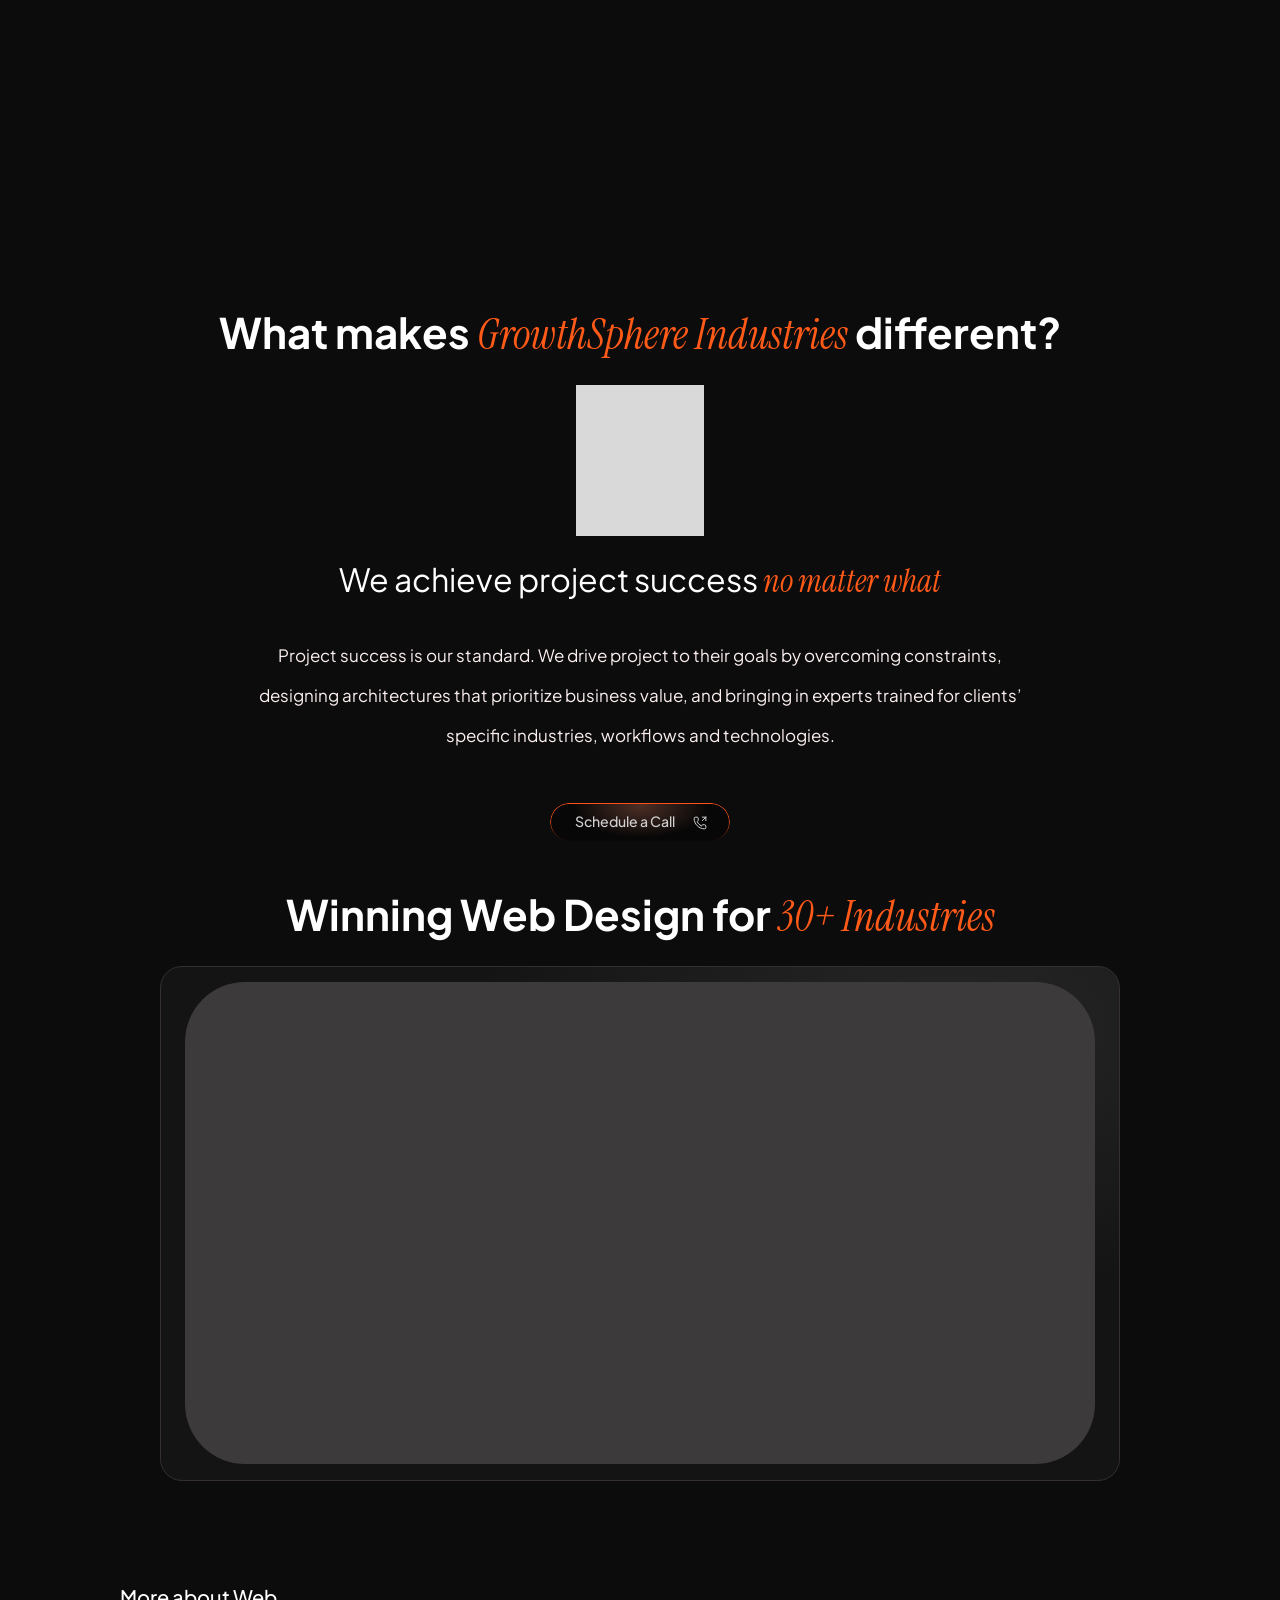
==== commit 37c395d4: "changes" ====
--- a/home.html
+++ b/home.html
@@ -25,7 +25,7 @@
         .cus-btn {
             position: relative;
             overflow: hidden;
-            display:inline-flex;
+            display: inline-flex;
             padding: 12px 17.255px;
             justify-content: center;
             align-items: center;
@@ -35,57 +35,57 @@
             color: #D2D0D0;
             transition: transform 0.3s ease, box-shadow 0.3s ease, color 0.3s ease;
         }
-      .btn-center {
-     display: flex;
-    justify-content: center;
-    width: 100%;
-}
-.wrapper-box {
-    display: flex;
-    justify-content: center;
-    margin: 24px 0;
-}
-
-.responsive-box {
-    width: clamp(80px, 10vw, 136px);
-    aspect-ratio: 136 / 161;
-    background: #D9D9D9;
-}
-
-.Card-services-subpages {
-    display: flex;
-    align-items: center;
-    justify-content: center;
-
-    width: min(75%, 1300px);
-    aspect-ratio: 1382 / 741;
-    margin: 24px auto;
-
-    border-radius: 22px;
-    border: 1.4px solid #35302e;
-
-    background: radial-gradient(
-        50.51% 53.12% at 82.21% 11.15%,
-        #262626 0%,
-        #141414 100%
-    );
-
-   
-}
-
-.inner-box {
-    width: min(95%, 1276px);
-    aspect-ratio: 1276 / 676;
-
-    border-radius: 60px;
-    background: #3c3a3a;
-
-    display: flex;
-    align-items: center;
-    justify-content: center;
-
-  
-}
+
+        .btn-center {
+            display: flex;
+            justify-content: center;
+            width: 100%;
+        }
+
+        .wrapper-box {
+            display: flex;
+            justify-content: center;
+            margin: 24px 0;
+        }
+
+        .responsive-box {
+            width: clamp(80px, 10vw, 136px);
+            aspect-ratio: 136 / 161;
+            background: #D9D9D9;
+        }
+
+        .Card-services-subpages {
+            display: flex;
+            align-items: center;
+            justify-content: center;
+
+            width: min(75%, 1300px);
+            aspect-ratio: 1382 / 741;
+            margin: 24px auto;
+
+            border-radius: 22px;
+            border: 1.4px solid #35302e;
+
+            background: radial-gradient(50.51% 53.12% at 82.21% 11.15%,
+                    #262626 0%,
+                    #141414 100%);
+
+
+        }
+
+        .inner-box {
+            width: min(95%, 1276px);
+            aspect-ratio: 1276 / 676;
+
+            border-radius: 60px;
+            background: #3c3a3a;
+
+            display: flex;
+            align-items: center;
+            justify-content: center;
+
+
+        }
 
 
         .cus-btn::before {
@@ -93,7 +93,7 @@
             position: absolute;
             inset: 0;
             border-radius: inherit;
-            border:2px solid #9f553e;
+            border: 2px solid #9f553e;
             pointer-events: none;
             -webkit-mask: linear-gradient(to bottom, white 0%, white 45%, transparent 100%);
             mask: linear-gradient(to bottom, white 0%, white 45%, transparent 100%);
@@ -352,6 +352,11 @@
             }
         }
 
+        /* ================= SOLUTIONS WRAPPER ================= */
+        .solutions-wrapper {
+            position: relative;
+        }
+
         /* ================= FULLSCREEN HEADING ================= */
         .solutions-hero {
             height: 100vh;
@@ -359,38 +364,34 @@
             align-items: center;
             justify-content: center;
             text-align: center;
-
-            transition: all 0.8s ease;
+            position: sticky;
+            top: 0;
+            z-index: 1;
         }
 
         .solutions-hero h2 {
             font-size: clamp(2.2rem, 4vw, 3.2rem);
             font-weight: 700;
             color: #ddd;
-        }
-
-        /* SHRINK STATE */
-        .solutions-hero.shrink {
-            height: auto;
-            padding: 5rem 1.5rem 3rem;
-        }
-
-        .solutions-hero.shrink h2 {
-            font-size: clamp(1.8rem, 3vw, 2.4rem);
+            transition: transform 0.1s ease-out, opacity 0.1s ease-out;
         }
 
         /* ================= CARDS ================= */
         .solutions-cards {
-
             padding: 6rem 4vw;
+            width: 100%;
+            position: relative;
+            z-index: 2;
+            background: var(--Background, #0C0C0C);
+        }
+
+        .solutions-cards .solution-card {
             opacity: 0;
-            transform: translateY(80px);
-            transition: all 1s ease;
-            width:100%;
-
-        }
-
-        .solutions-cards.show {
+            transform: translateY(60px);
+            transition: opacity 0.6s ease-out, transform 0.6s ease-out;
+        }
+
+        .solutions-cards .solution-card.visible {
             opacity: 1;
             transform: translateY(0);
         }
@@ -399,13 +400,10 @@
         .cards-wrapper {
             display: grid;
             grid-template-columns: repeat(3, 1fr);
-
-            gap: 15px;
-            max-width: 1000px;
+            gap: 30px;
+            max-width: 1200px;
             margin: 0 auto;
-
             justify-content: center;
-
         }
 
         /* Individual card */
@@ -413,27 +411,32 @@
             display: flex;
             flex-direction: column;
             justify-content: space-evenly;
-           gap:15px;
-            border-radius: 22px;
-            border: 1.382px solid #4a4645;
+            gap: 10px;
+            border-radius: 16px;
+            border: 1px solid #4a4645;
             background: radial-gradient(50.51% 53.12% at 82.21% 11.15%, #262626 0%, #141414 100%);
-            padding: 2.5rem 2rem;
+            padding: 2rem 2rem;
             text-align: center;
             min-height: 100%;
-            /* ensures all cards stretch equally */
             transition: transform 0.35s ease, box-shadow 0.35s ease;
-            width: 90%;
+            width: 100%;
+        }
+
+        .solution-card>img,
+        .solution-card>svg {
+            width: 300px;
+            height: 300px;
+            margin: 0 auto;
         }
 
         /* Image area */
         .card-image {
-            height: clamp(220px, 25vw, 400px);
-            /* responsive height */
+            height: clamp(100px, 12vw, 180px);
             width: 100%;
             display: flex;
             align-items: center;
             justify-content: center;
-            margin-bottom: 20px;
+            margin-bottom: 12px;
         }
 
         .card-image img,
@@ -441,33 +444,32 @@
             width: 100%;
             height: 100%;
             object-fit: contain;
-            /* ensures the whole image is visible */
         }
 
         /* Headings and text */
         .solution-card h3 {
-            margin-bottom: 1rem;
-            font-size: 1.5rem;
+            margin-bottom: 0.5rem;
+            font-size: 1.1rem;
             color: #fff;
         }
 
         .solution-card p {
             color: #d9d9d9;
             font-weight: 300;
-            line-height: 1.6;
-            font-size: 1rem;
-            margin-bottom: 1.5rem;
+            line-height: 1.5;
+            font-size: 0.85rem;
+            margin-bottom: 0.75rem;
         }
 
         .solution-card:hover {
-            transform: translateY(-8px);
-            box-shadow: 0 0 30px rgba(255, 90, 24, 0.25);
+            transform: translateY(-5px);
+            box-shadow: 0 0 20px rgba(255, 90, 24, 0.2);
         }
 
         .solution-card button {
-            margin-top: 2rem;
-            padding: 8px 22px;
-            border-radius: 18px;
+            margin-top: 1rem;
+            padding: 6px 16px;
+            border-radius: 14px;
             background: transparent;
             border: 1.5px solid #ff5a18;
             color: #fff;
@@ -504,11 +506,53 @@
         }
 
         .growthsphere-section {
+            min-height: 300vh;
+            position: relative;
+        }
+
+        .gs-sticky {
+            position: sticky;
+            top: 0;
             min-height: 100vh;
             display: flex;
             align-items: center;
             justify-content: center;
-
+            background: var(--Background, #0C0C0C);
+        }
+
+        .gs-highlight-container {
+            text-align: center;
+            margin-bottom: 2rem;
+        }
+
+        .gs-line {
+            font-size: clamp(1.2rem, 2.5vw, 1.8rem);
+            line-height: 1.6;
+            margin: 0;
+            color: #555;
+            transition: color 0.5s ease, opacity 0.5s ease;
+            opacity: 0;
+        }
+
+        .gs-line.active {
+            color: #fff;
+            opacity: 1;
+        }
+
+        .gs-line.greyed {
+            color: #555;
+            opacity: 1;
+        }
+
+        .gs-content {
+            opacity: 0;
+            transform: translateY(40px);
+            transition: opacity 0.6s ease, transform 0.6s ease;
+        }
+
+        .gs-content.visible {
+            opacity: 1;
+            transform: translateY(0);
         }
 
         .container {
@@ -558,7 +602,7 @@
 
         .tl-dr {
             text-align: left;
-            font-size: 15px;
+            font-size: 18px;
             margin-bottom: 40px;
             color: #fff;
         }
@@ -570,7 +614,7 @@
         /* ===== BODY TEXT (LEFT ALIGNED) ===== */
         .normal-text {
             text-align: left;
-            font-size: 16px;
+            font-size: 19px;
             line-height: 1.85;
             margin-bottom: 22px;
             color: #d6d6d6;
@@ -582,7 +626,7 @@
 
         .mission-text {
             text-align: left;
-            font-size: 18px;
+            font-size: 22px;
             font-style: italic;
             font-weight: 600;
             color: #FF5A18;
@@ -1252,129 +1296,134 @@
             max-width: 100%;
             transition: opacity 0.3s ease, transform 0.3s ease;
         }
- .footer {
- 
-  color: #cfcfcf;
-  padding: 80px 120px;
-  
-}
-
-.footer-title {
-  font-size: 20px;
-  font-weight: 500;
-  color: #fff;
-  margin-bottom: 32px;
-}
-
-/* SERVICES (2 columns) */
-.services-grid {
-  display: grid;
-  grid-template-columns: 1fr 1fr;
-  column-gap: 90px;
-  margin-bottom: 40px;
-}
-
-.footer-section h4 {
-  font-size: 17px;
-  font-weight: 500;
-  color: #fff;
-  margin-bottom: 14px;
-}
-
-.footer-section ul {
-  list-style: none;
-  padding: 0;
-  margin: 0;
-}
-
-.footer-section li {
-  font-size: 15px;
-  line-height: 1.9;
-  color: #bdbdbd;
-  text-align: left;
-    cursor: pointer;
-}
-.footer a,
-.footer a:link,
-.footer a:visited,
-.footer a:hover,
-.footer a:active,
-.footer a:focus {
-  color: #bdbdbd !important;
-  text-decoration: none !important;
-}
-
-
-/* Hidden heading for alignment */
-.sr-only {
-  visibility: hidden;
-}
-
-/* INSIGHTS */
-.insights {
-  max-width: 420px;
-}
-
-/* MOBILE */
-@media (max-width: 768px) {
-  .footer {
-    padding: 48px 24px;
-  }
-
-  .services-grid {
-    grid-template-columns: 1fr;
-    row-gap: 32px;
-  }
-
-  .sr-only {
-    display: none;
-  }
-
-  .insights {
-    margin-top: 36px;
-    max-width: 100%;
-  }
-}
+
+        .footer {
+
+            color: #cfcfcf;
+            padding: 80px 120px;
+
+        }
+
+        .footer-title {
+            font-size: 20px;
+            font-weight: 500;
+            color: #fff;
+            margin-bottom: 32px;
+        }
+
+        /* SERVICES (2 columns) */
+        .services-grid {
+            display: grid;
+            grid-template-columns: 1fr 1fr;
+            column-gap: 90px;
+            margin-bottom: 40px;
+        }
+
+        .footer-section h4 {
+            font-size: 17px;
+            font-weight: 500;
+            color: #fff;
+            margin-bottom: 14px;
+        }
+
+        .footer-section ul {
+            list-style: none;
+            padding: 0;
+            margin: 0;
+        }
+
+        .footer-section li {
+            font-size: 15px;
+            line-height: 1.9;
+            color: #bdbdbd;
+            text-align: left;
+            cursor: pointer;
+        }
+
+        .footer a,
+        .footer a:link,
+        .footer a:visited,
+        .footer a:hover,
+        .footer a:active,
+        .footer a:focus {
+            color: #bdbdbd !important;
+            text-decoration: none !important;
+        }
+
+
+        /* Hidden heading for alignment */
+        .sr-only {
+            visibility: hidden;
+        }
+
+        /* INSIGHTS */
+        .insights {
+            max-width: 420px;
+        }
+
+        /* MOBILE */
+        @media (max-width: 768px) {
+            .footer {
+                padding: 48px 24px;
+            }
+
+            .services-grid {
+                grid-template-columns: 1fr;
+                row-gap: 32px;
+            }
+
+            .sr-only {
+                display: none;
+            }
+
+            .insights {
+                margin-top: 36px;
+                max-width: 100%;
+            }
+        }
 
         /* Mobile */
         @media (max-width: 768px) {
-           .wd-heading {
-    position: relative;
-     min-height: 320px;
-  }
-    .wd-text {
-  position: absolute;
-  top: 50%;
-  transform-origin: center;
-  font-size: 12px;
-  letter-spacing: 1px;
-  white-space: nowrap;
-  opacity: 0.9;
-}
-
- .wd-text.left {
-  left: -38px;
-  transform: translateY(-50%) rotate(-90deg);
-  color: #a0a0a0;
-}
-
-.wd-text.right {
-  right: -38px;
-  transform: translateY(-50%) rotate(90deg);
-  color: #ff6a00;
-  font-style: italic;
-}
-
-  
-   .wd-middle {
-     padding: 0 44px;  /* space for vertical text */
-  }
-  .wd-card {
-    position: static !important;
-    transform: none !important;
-    opacity: 1 !important;
-  }
-    }    
+            .wd-heading {
+                position: relative;
+                min-height: 320px;
+            }
+
+            .wd-text {
+                position: absolute;
+                top: 50%;
+                transform-origin: center;
+                font-size: 12px;
+                letter-spacing: 1px;
+                white-space: nowrap;
+                opacity: 0.9;
+            }
+
+            .wd-text.left {
+                left: -38px;
+                transform: translateY(-50%) rotate(-90deg);
+                color: #a0a0a0;
+            }
+
+            .wd-text.right {
+                right: -38px;
+                transform: translateY(-50%) rotate(90deg);
+                color: #ff6a00;
+                font-style: italic;
+            }
+
+
+            .wd-middle {
+                padding: 0 44px;
+                /* space for vertical text */
+            }
+
+            .wd-card {
+                position: static !important;
+                transform: none !important;
+                opacity: 1 !important;
+            }
+        }
     </style>
 </head>
 
@@ -1420,124 +1469,132 @@
 
 
 
-    <section class="solutions-hero">
-        <h2>
-            What Web Solutions<br>
-            Do You <span class="accent">Need ?</span>
-        </h2>
-    </section>
-
-    <section class="solutions-cards">
-        <div class="cards-wrapper">
-            <div class="solution-card">
-                <img src="assets/web-dev.svg">
-                <h3>Business Websites</h3>
-                <p class="text-center text-secondary fw-normal lh-base fs-5 mb-0">We build professional, high-impact
-                    websites trusted by hundreds of businesses, government entities, and non-profit organizations for
-                    brand visibility and corporate presentation. Every website comes with an intuitive content editor,
-                    making it easy for you to update pages and manage content without technical effort..</p>
-                <div class=" cus-btn mt-3 ">
-                    Read More
-
+    <div class="solutions-wrapper">
+        <section class="solutions-hero">
+            <h2>
+                What Web Solutions<br>
+                Do You <span class="accent">Need ?</span>
+            </h2>
+        </section>
+
+        <section class="solutions-cards">
+            <div class="cards-wrapper">
+                <div class="solution-card">
+                    <img src="assets/web-dev.svg">
+                    <h3>Business Websites</h3>
+                    <p class="text-center text-secondary fw-normal lh-base fs-5 mb-0">We build high-impact, professional
+                        websites trusted by businesses, government agencies, and non-profits. Each website includes an
+                        intuitive content editor, allowing you to easily update pages and manage content without
+                        technical effort.</p>
+                    <div class=" cus-btn mt-3 ">
+                        Read More
+
+                    </div>
+                </div>
+
+
+                <div class="solution-card">
+                    <img src="assets/web-dev.svg">
+                    <h3>Landing Pages</h3>
+                    <p class="text-center text-secondary fw-normal lh-base fs-5 mb-0">We design high-converting landing
+                        pages that capture attention, communicate clearly, and drive action. Each page is optimized for
+                        speed, mobile responsiveness, and seamless user flow to maximize leads, sales, and campaign
+                        performance.
+                    </p>
+                    <div class=" cus-btn mt-3 ">
+                        Read More
+
+                    </div>
+                </div>
+
+
+                <div class="solution-card">
+                    <img src="assets/web-dev.svg">
+                    <h3>E-Commerce Development</h3>
+                    <p class="text-center text-secondary fw-normal lh-base fs-5 mb-0">We build powerful, scalable
+                        e-commerce platforms that make selling and store management easy. From product listings and
+                        secure payments to inventory and customer engagement, our solutions deliver smooth shopping
+                        experiences that drive conversions and growth.</p>
+                    <div class=" cus-btn mt-3 ">
+                        Read More
+
+                    </div>
+                </div>
+                <div class="solution-card">
+                    <img src="assets/web-dev.svg">
+                    <h3>Dropshipping Website</h3>
+                    <p class="text-center text-secondary fw-normal lh-base fs-5 mb-0">We build ready-to-launch
+                        dropshipping websites that make starting an online business simple. Our platforms include
+                        product sourcing, automated order processing, secure payments, and easy management
+                        tools, everything you need to run a profitable store without holding inventory.</p>
+                    <div class=" cus-btn mt-3 ">
+                        Read More
+
+                    </div>
+                </div>
+                <div class="solution-card">
+                    <img src="assets/web-dev.svg">
+                    <h3>Custom Websites</h3>
+                    <p class="text-center text-secondary fw-normal lh-base fs-5 mb-0">We develop fully custom websites
+                        built around your vision, goals, and brand identity. From unique layouts to advanced
+                        functionality, our tailored solutions offer complete flexibility and a standout digital
+                        presence.
+                    </p>
+                    <div class=" cus-btn mt-3 ">
+                        Read More
+
+                    </div>
                 </div>
             </div>
-
-
-            <div class="solution-card">
-                <img src="assets/web-dev.svg">
-                <h3>Landing Pages</h3>
-                <p class="text-center text-secondary fw-normal lh-base fs-5 mb-0">We design high-converting landing
-                    pages crafted to capture attention, deliver a clear message, and drive action. Every page is
-                    optimized for speed, mobile responsiveness, and seamless user flow, helping you generate leads,
-                    increase sales, or promote campaigns with maximum impact.
-                </p>
-                <div class=" cus-btn mt-3 ">
-                    Read More
-
+        </section>
+    </div>
+    <section class="growthsphere-section" id="gsSection">
+        <div class="gs-sticky">
+            <div class="container">
+                <h2 class="title gs-title" id="gsTitle">
+                    <span>GrowthSphere In</span> <em> <span class="waccent highlight">Budget?</span></em>
+                </h2>
+
+                <div class="gs-highlight-container">
+                    <p class="gs-line gs-line-1" id="gsLine1">
+                        At GrowthSphere Industries,
+                    </p>
+                    <p class="gs-line gs-line-2" id="gsLine2">
+                        <strong>We Believe Every Business Deserves a Chance to Grow.</strong>
+                    </p>
+                </div>
+
+                <div class="gs-content" id="gsContent">
+                    <p class="tl-dr">
+                        <em><strong>TL;DR :</strong> Affordable, high-quality digital solutions to help small businesses
+                            grow.</em>
+                    </p>
+
+                    <p class="normal-text">
+                        No matter how small your budget is, GrowthSphere Industries delivers professional, reliable, and
+                        high-quality digital solutions tailored to your goals. We understand that many startups, small
+                        businesses, and growing companies need strong online presence but may not have the resources to
+                        invest
+                        heavily. That's why we focus on providing affordable services without compromising on quality.
+                    </p>
+
+                    <p class="normal-text">
+                        Our mission is simple:
+                    </p>
+
+                    <p class="mission-text">
+                        "Help businesses in need, support their journey, and grow together."
+                    </p>
+
+                    <p class="normal-text">
+                        With the skills we have and the solutions we can offer, we ensure every client receives
+                        exceptional
+                        value, whether it's a basic website or a complete digital setup. GrowthSphere Industries is
+                        built on
+                        trust, commitment, and the belief that great results don't always require a big budget.
+                    </p>
                 </div>
             </div>
-
-
-            <div class="solution-card">
-                <img src="assets/web-dev.svg">
-                <h3>E-Commerce Development</h3>
-                <p class="text-center text-secondary fw-normal lh-base fs-5 mb-0">We create powerful, scalable
-                    e-commerce platforms designed to help you sell more and manage your online store with ease. From
-                    product listings and secure payments to inventory control and customer engagement tools, our
-                    solutions are built to deliver smooth shopping experiences that boost conversions and support
-                    business growth.</p>
-                <div class=" cus-btn mt-3 ">
-                    Read More
-
-                </div>
-            </div>
-            <div class="solution-card">
-                <img src="assets/web-dev.svg">
-                <h3>Dropshipping Website</h3>
-                <p class="text-center text-secondary fw-normal lh-base fs-5 mb-0">We build ready-to-launch dropshipping
-                    websites that make starting an online business simple and efficient. Our platforms include product
-                    sourcing integrations, automated order processing, secure payments, and user-friendly management
-                    tools ,giving you everything you need to run a profitable store without stocking inventory.</p>
-                <div class=" cus-btn mt-3 ">
-                    Read More
-
-                </div>
-            </div>
-            <div class="solution-card">
-                <img src="assets/web-dev.svg">
-                <h3>Custom Websites</h3>
-                <p class="text-center text-secondary fw-normal lh-base fs-5 mb-0">We develop fully tailored websites
-                    designed around your unique vision, goals, and brand identity. Whether you need special features,
-                    advanced functionality, or a completely original layout, our custom-built solutions give you
-                    complete flexibility and a digital presence that stands out from the rest.
-                </p>
-                <div class=" cus-btn mt-3 ">
-                    Read More
-
-                </div>
-            </div>
-        </div>
-    </section>
-    <section class="growthsphere-section">
-        <div class="container">
-            <h2 class="title reveal delay-1">
-                <span class="highlight">GrowthSphere</span> <em>In <span class="waccent">Budget</span>?</em>
-            </h2>
-
-            <p class="subtitle ">
-                At GrowthSphere Industries, <strong class="fade-cycle delay-1">We Believe Every <br> Business Deserves a
-                    Chance to Grow.</strong>
-            </p>
-
-            <p class="tl-dr reveal delay-2">
-                <em><strong>TL;DR :</strong> Affordable, high-quality digital solutions to help small businesses
-                    grow.</em>
-            </p>
-
-            <p class="normal-text reveal delay-3">
-                At GrowthSphere Industries, <strong>We Believe Every Business Deserves a Chance to Grow</strong>
-            </p>
-
-            <p class="normal-text reveal delay-4">
-                No matter how small your budget is, GrowthSphere Industries delivers professional, reliable, and
-                high-quality digital solutions tailored to your goals. We understand that many startups, small
-                businesses, and growing companies need strong online presence but may not have the resources to invest
-                heavily. That’s why we focus on providing affordable services without compromising on quality.
-            </p>
-
-            <p class="normal-text reveal delay-5">
-                Our mission is simple:
-            </p>
-
-            <p class="mission-text reveal delay-6">
-                “Help businesses in need, support their journey, and grow together.”
-            </p>
-
-            <p class="normal-text reveal delay-7">
-                With the skills we have and the solutions we can offer, we ensure every client receives exceptional
-                value, whether it’s a basic website or a complete digital setup. GrowthSphere Industries is built on
-                trust, commitment, and the belief that great results don’t always require a big budget.
-            </p>
         </div>
     </section>
 
@@ -2228,8 +2285,8 @@
             <span>What makes </span><em class="accent">GrowthSphere Industries </em><span>different? </span>
         </h2>
         <div class="wrapper-box reveal delay-1">
-        <div class="responsive-box"></div>
-</div>
+            <div class="responsive-box"></div>
+        </div>
         <h3 class="title_small reveal delay-2">
             <span>We achieve project success </span><em class="accent">no matter what </em>
         </h3>
@@ -2237,74 +2294,73 @@
             Project success is our standard. We drive project to their goals by overcoming constraints, designing
             architectures that prioritize business value, and bringing in experts trained for clients’ specific
             industries, workflows and technologies.</p>
-<br><br>
-<div class="btn-center reveal delay-4">
-              <div class="cus-btn   ">
-                                <span class="btn-text">Schedule a Call</span>
-
-                                <!-- SVG ICON -->
-                                <svg class="btn-svg" xmlns="http://www.w3.org/2000/svg" viewBox="0 0 28 28" fill="none">
-                                    <path
-                                        d="M18.6666 9.33331L25.6666 2.33331M25.6666 2.33331V9.33331M25.6666 2.33331H18.6666M16.1373 19.3293C16.3782 19.44 16.6497 19.4652 16.9069 19.401C17.1641 19.3367 17.3918 19.1868 17.5524 18.9758L17.9666 18.4333C18.1839 18.1435 18.4658 17.9083 18.7898 17.7463C19.1137 17.5843 19.471 17.5 19.8333 17.5H23.3333C23.9521 17.5 24.5456 17.7458 24.9832 18.1834C25.4208 18.621 25.6666 19.2145 25.6666 19.8333V23.3333C25.6666 23.9522 25.4208 24.5456 24.9832 24.9832C24.5456 25.4208 23.9521 25.6666 23.3333 25.6666C17.7637 25.6666 12.4223 23.4542 8.48401 19.5159C4.54575 15.5776 2.33325 10.2362 2.33325 4.66665C2.33325 4.04781 2.57908 3.45432 3.01667 3.01673C3.45425 2.57915 4.04775 2.33331 4.66659 2.33331H8.16659C8.78542 2.33331 9.37892 2.57915 9.8165 3.01673C10.2541 3.45432 10.4999 4.04781 10.4999 4.66665V8.16665C10.4999 8.52888 10.4156 8.88615 10.2536 9.21014C10.0916 9.53414 9.85638 9.81597 9.56658 10.0333L9.02058 10.4428C8.8064 10.6064 8.65544 10.839 8.59334 11.1012C8.53124 11.3634 8.56183 11.6391 8.67992 11.8813C10.2744 15.1198 12.8967 17.7389 16.1373 19.3293Z"
-                                        stroke="#D2D0D0" stroke-width="2" stroke-linecap="round"
-                                        stroke-linejoin="round" />
-                                </svg>
-                            </div>
-                            </div>
+        <br><br>
+        <div class="btn-center reveal delay-4">
+            <div class="cus-btn   ">
+                <span class="btn-text">Schedule a Call</span>
+
+                <!-- SVG ICON -->
+                <svg class="btn-svg" xmlns="http://www.w3.org/2000/svg" viewBox="0 0 28 28" fill="none">
+                    <path
+                        d="M18.6666 9.33331L25.6666 2.33331M25.6666 2.33331V9.33331M25.6666 2.33331H18.6666M16.1373 19.3293C16.3782 19.44 16.6497 19.4652 16.9069 19.401C17.1641 19.3367 17.3918 19.1868 17.5524 18.9758L17.9666 18.4333C18.1839 18.1435 18.4658 17.9083 18.7898 17.7463C19.1137 17.5843 19.471 17.5 19.8333 17.5H23.3333C23.9521 17.5 24.5456 17.7458 24.9832 18.1834C25.4208 18.621 25.6666 19.2145 25.6666 19.8333V23.3333C25.6666 23.9522 25.4208 24.5456 24.9832 24.9832C24.5456 25.4208 23.9521 25.6666 23.3333 25.6666C17.7637 25.6666 12.4223 23.4542 8.48401 19.5159C4.54575 15.5776 2.33325 10.2362 2.33325 4.66665C2.33325 4.04781 2.57908 3.45432 3.01667 3.01673C3.45425 2.57915 4.04775 2.33331 4.66659 2.33331H8.16659C8.78542 2.33331 9.37892 2.57915 9.8165 3.01673C10.2541 3.45432 10.4999 4.04781 10.4999 4.66665V8.16665C10.4999 8.52888 10.4156 8.88615 10.2536 9.21014C10.0916 9.53414 9.85638 9.81597 9.56658 10.0333L9.02058 10.4428C8.8064 10.6064 8.65544 10.839 8.59334 11.1012C8.53124 11.3634 8.56183 11.6391 8.67992 11.8813C10.2744 15.1198 12.8967 17.7389 16.1373 19.3293Z"
+                        stroke="#D2D0D0" stroke-width="2" stroke-linecap="round" stroke-linejoin="round" />
+                </svg>
+            </div>
+        </div>
     </section>
-<section>
-    <br><br>
-     <h2 class="title reveal delay-1">
+    <section>
+        <br><br>
+        <h2 class="title reveal delay-1">
             <span>Winning Web Design for </span><em class="accent">30+ Industries </em>
         </h2>
 
-         <div class="Card-services-subpages reveal delay-2">
-        <div class="inner-box"></div>
-</div>
-</section>
-<footer class="footer">
-  <h3 class="footer-title reveal delay-1">More about Web</h3>
-
-  <!-- SERVICES -->
-  <div class="services-grid">
-    <div class="footer-section reveal delay-2">
-      <h4>Services</h4>
-      <ul>
-       <a href="#">Web Development Consulting</a>
-        <li>Web Application vs. Website</li>
-        <li>Web Application Architecture</li>
-        <li>Mobile Web Apps</li>
-        <li>Live Support for Web Applications</li>
-      </ul>
-    </div>
-
-    <div class="footer-section reveal delay-3">
-      <h4 class="sr-only">Services</h4>
-      <ul>
-        <li>Web App Development</li>
-        <li>Custom Web App Development</li>
-        <li>Web Application and Website Testing</li>
-        <li>Progressive Web Apps</li>
-        <li>Responsive Web App Examples</li>
-        <li>Web Application Framework</li>
-      </ul>
-    </div>
-  </div>
-
-  <!-- INSIGHTS -->
-  <div class="footer-section insights reveal delay-4">
-    <h4>Insights</h4>
-    <ul>
-      <li>How to Hire Web Developers</li>
-      <li>Web Development Outsourcing</li>
-      <li>Good Web Development Team</li>
-      <li>Live Support for Web Applications</li>
-      <li>5 Web Development Trends</li>
-      <li>Web Application Development Best Practices</li>
-      <li>Web Application Development Cost</li>
-    </ul>
-  </div>
-</footer>
+        <div class="Card-services-subpages reveal delay-2">
+            <div class="inner-box"></div>
+        </div>
+    </section>
+    <footer class="footer">
+        <h3 class="footer-title reveal delay-1">More about Web</h3>
+
+        <!-- SERVICES -->
+        <div class="services-grid">
+            <div class="footer-section reveal delay-2">
+                <h4>Services</h4>
+                <ul>
+                    <a href="#">Web Development Consulting</a>
+                    <li>Web Application vs. Website</li>
+                    <li>Web Application Architecture</li>
+                    <li>Mobile Web Apps</li>
+                    <li>Live Support for Web Applications</li>
+                </ul>
+            </div>
+
+            <div class="footer-section reveal delay-3">
+                <h4 class="sr-only">Services</h4>
+                <ul>
+                    <li>Web App Development</li>
+                    <li>Custom Web App Development</li>
+                    <li>Web Application and Website Testing</li>
+                    <li>Progressive Web Apps</li>
+                    <li>Responsive Web App Examples</li>
+                    <li>Web Application Framework</li>
+                </ul>
+            </div>
+        </div>
+
+        <!-- INSIGHTS -->
+        <div class="footer-section insights reveal delay-4">
+            <h4>Insights</h4>
+            <ul>
+                <li>How to Hire Web Developers</li>
+                <li>Web Development Outsourcing</li>
+                <li>Good Web Development Team</li>
+                <li>Live Support for Web Applications</li>
+                <li>5 Web Development Trends</li>
+                <li>Web Application Development Best Practices</li>
+                <li>Web Application Development Cost</li>
+            </ul>
+        </div>
+    </footer>
 
 
     <script>
@@ -2376,17 +2432,99 @@
         });
 
         scaleOnScroll();
+        // Smooth scroll animation for solutions section
+        const heroText = hero.querySelector('h2');
+        const solutionCards = cards.querySelectorAll('.solution-card');
+
         window.addEventListener('scroll', () => {
-            if (window.scrollY > hero.offsetTop + 100) {
-                hero.classList.add('shrink');
-            }
-
-            if (window.scrollY > cards.offsetTop - window.innerHeight + 200) {
-                cards.classList.add('show');
-            }
+            const heroRect = hero.getBoundingClientRect();
+            const heroTop = heroRect.top;
+            const heroHeight = heroRect.height;
+
+            // Calculate progress: 0 = hero fully visible, 1 = hero scrolled out
+            const scrollProgress = Math.max(0, Math.min(1, -heroTop / (heroHeight * 0.5)));
+
+            // Animate the hero text: scale down and fade out as you scroll
+            if (heroText) {
+                const scale = 1 - (scrollProgress * 0.15); // Scale from 1 to 0.85
+                const opacity = 1 - scrollProgress;
+                const translateY = scrollProgress * -30; // Move up slightly
+                heroText.style.transform = `scale(${scale}) translateY(${translateY}px)`;
+                heroText.style.opacity = opacity;
+            }
+
+            // Animate cards with staggered reveal
+            solutionCards.forEach((card, index) => {
+                const cardRect = card.getBoundingClientRect();
+                const windowHeight = window.innerHeight;
+
+                // Card becomes visible when it enters the viewport
+                const cardVisible = cardRect.top < windowHeight * 0.85;
+
+                if (cardVisible) {
+                    // Add delay based on index for stagger effect
+                    setTimeout(() => {
+                        card.classList.add('visible');
+                    }, index * 100);
+                }
+            });
         });
 
-     
+        // Trigger initial check
+        window.dispatchEvent(new Event('scroll'));
+
+        // GrowthSphere section scroll animation
+        const gsSection = document.getElementById('gsSection');
+        const gsLine1 = document.getElementById('gsLine1');
+        const gsLine2 = document.getElementById('gsLine2');
+        const gsContent = document.getElementById('gsContent');
+
+        if (gsSection && gsLine1 && gsLine2 && gsContent) {
+            window.addEventListener('scroll', () => {
+                const sectionTop = gsSection.offsetTop;
+                const sectionHeight = gsSection.offsetHeight;
+                const scrollTop = window.scrollY;
+                const windowHeight = window.innerHeight;
+
+                // Calculate progress within the section (0 to 1)
+                const relativeScroll = scrollTop - sectionTop + windowHeight;
+                const progress = Math.max(0, Math.min(1, relativeScroll / sectionHeight));
+
+                // Phase 1 (0-0.25): Title only visible (already visible by default)
+                // Phase 2 (0.25-0.45): Line 1 highlights
+                // Phase 3 (0.45-0.65): Line 2 highlights, Line 1 greys out
+                // Phase 4 (0.65-1): Content appears
+
+                if (progress > 0.25 && progress <= 0.45) {
+                    // Phase 2: Line 1 active
+                    gsLine1.classList.add('active');
+                    gsLine1.classList.remove('greyed');
+                    gsLine2.classList.remove('active', 'greyed');
+                    gsContent.classList.remove('visible');
+                } else if (progress > 0.45 && progress <= 0.65) {
+                    // Phase 3: Line 2 active, Line 1 greyed
+                    gsLine1.classList.remove('active');
+                    gsLine1.classList.add('greyed');
+                    gsLine2.classList.add('active');
+                    gsLine2.classList.remove('greyed');
+                    gsContent.classList.remove('visible');
+                } else if (progress > 0.65) {
+                    // Phase 4: Both lines greyed, content visible
+                    gsLine1.classList.remove('active');
+                    gsLine1.classList.add('greyed');
+                    gsLine2.classList.remove('active');
+                    gsLine2.classList.add('greyed');
+                    gsContent.classList.add('visible');
+                } else {
+                    // Phase 1: Only title
+                    gsLine1.classList.remove('active', 'greyed');
+                    gsLine2.classList.remove('active', 'greyed');
+                    gsContent.classList.remove('visible');
+                }
+            });
+        }
+
+
     </script>
 
 </body>
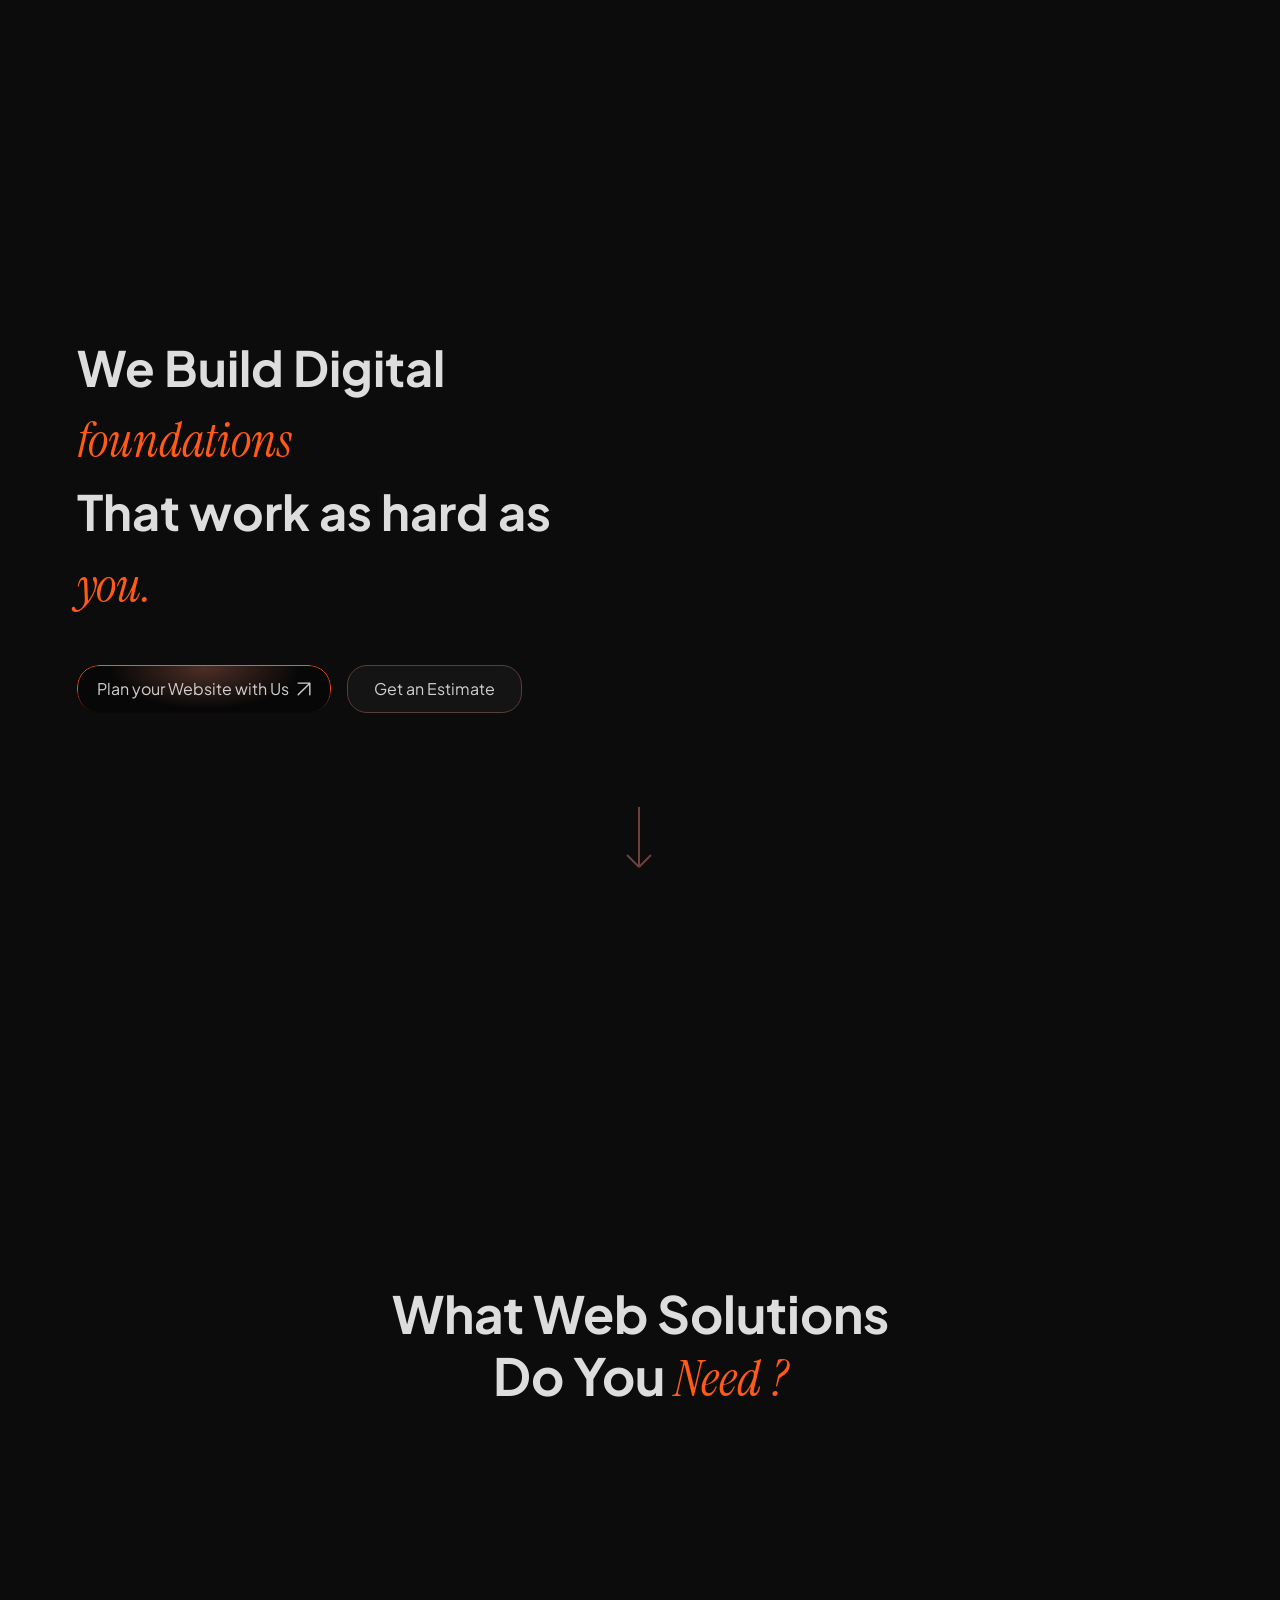
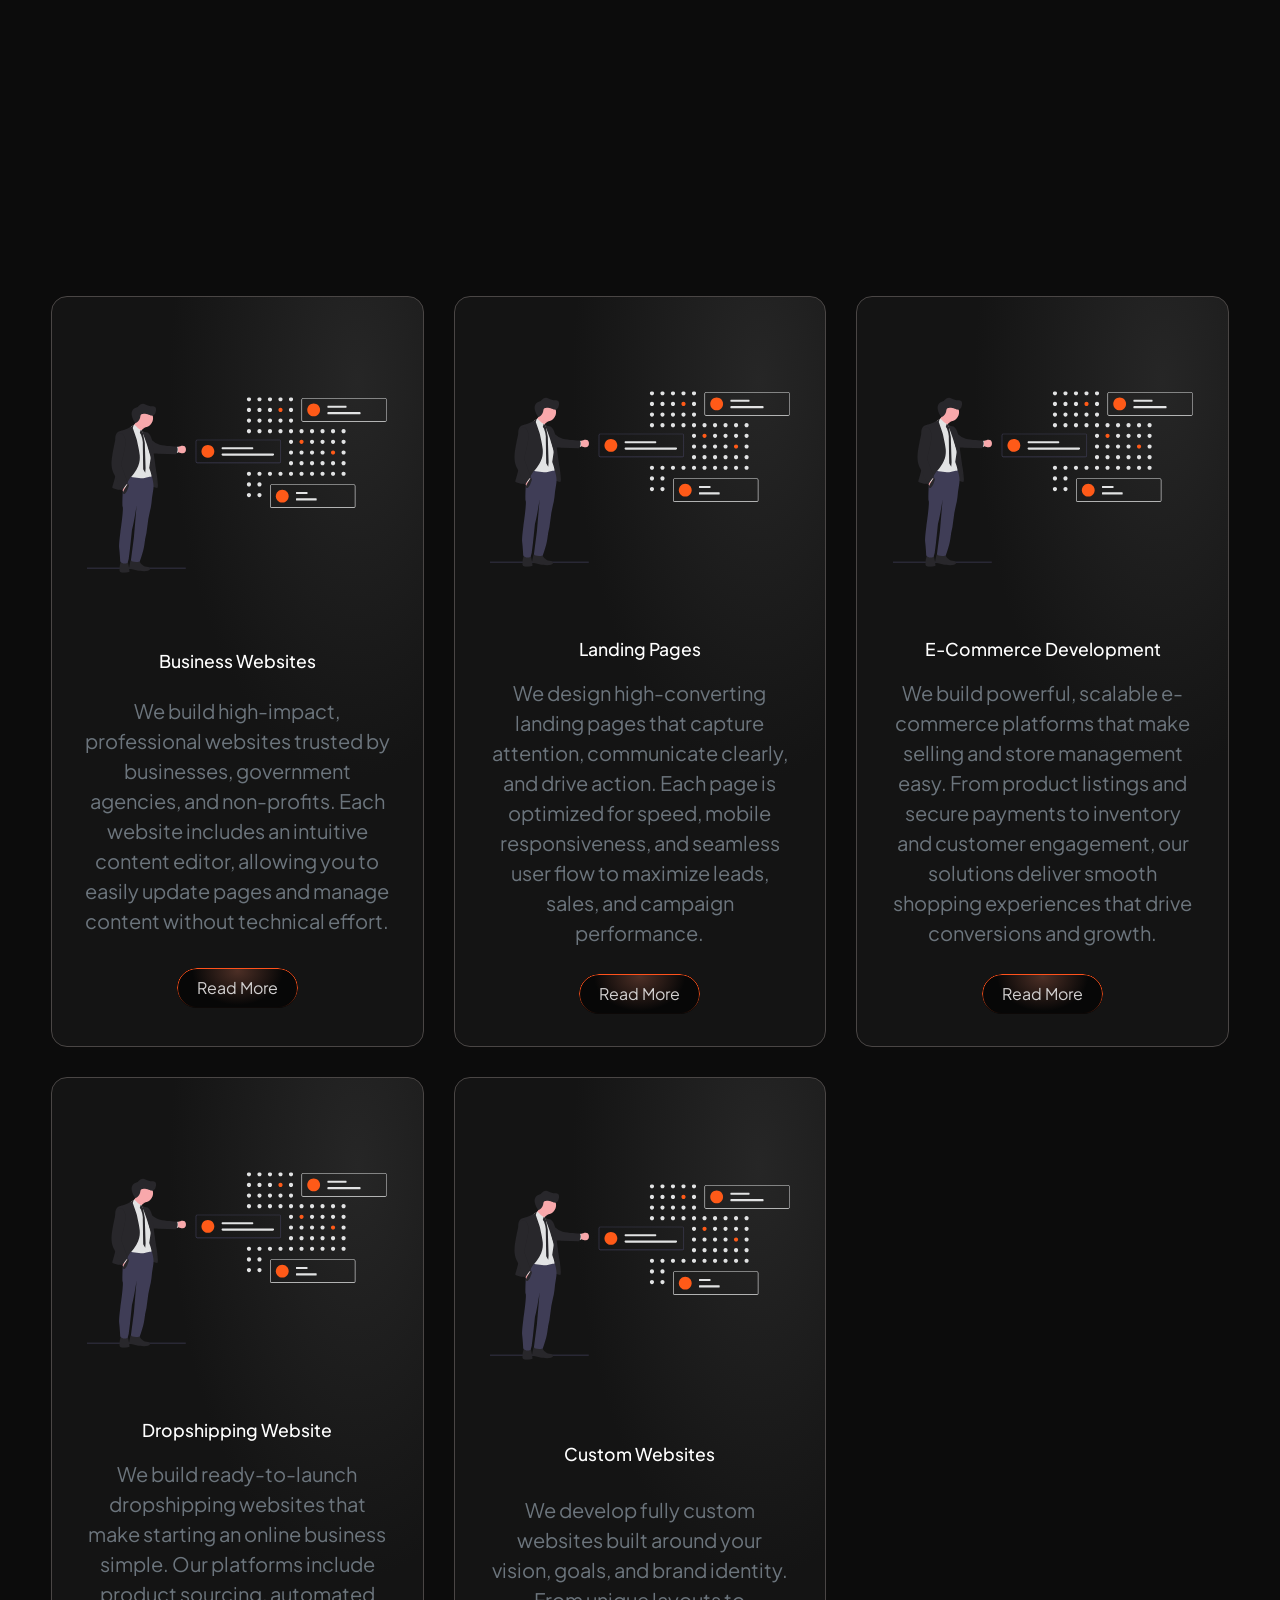
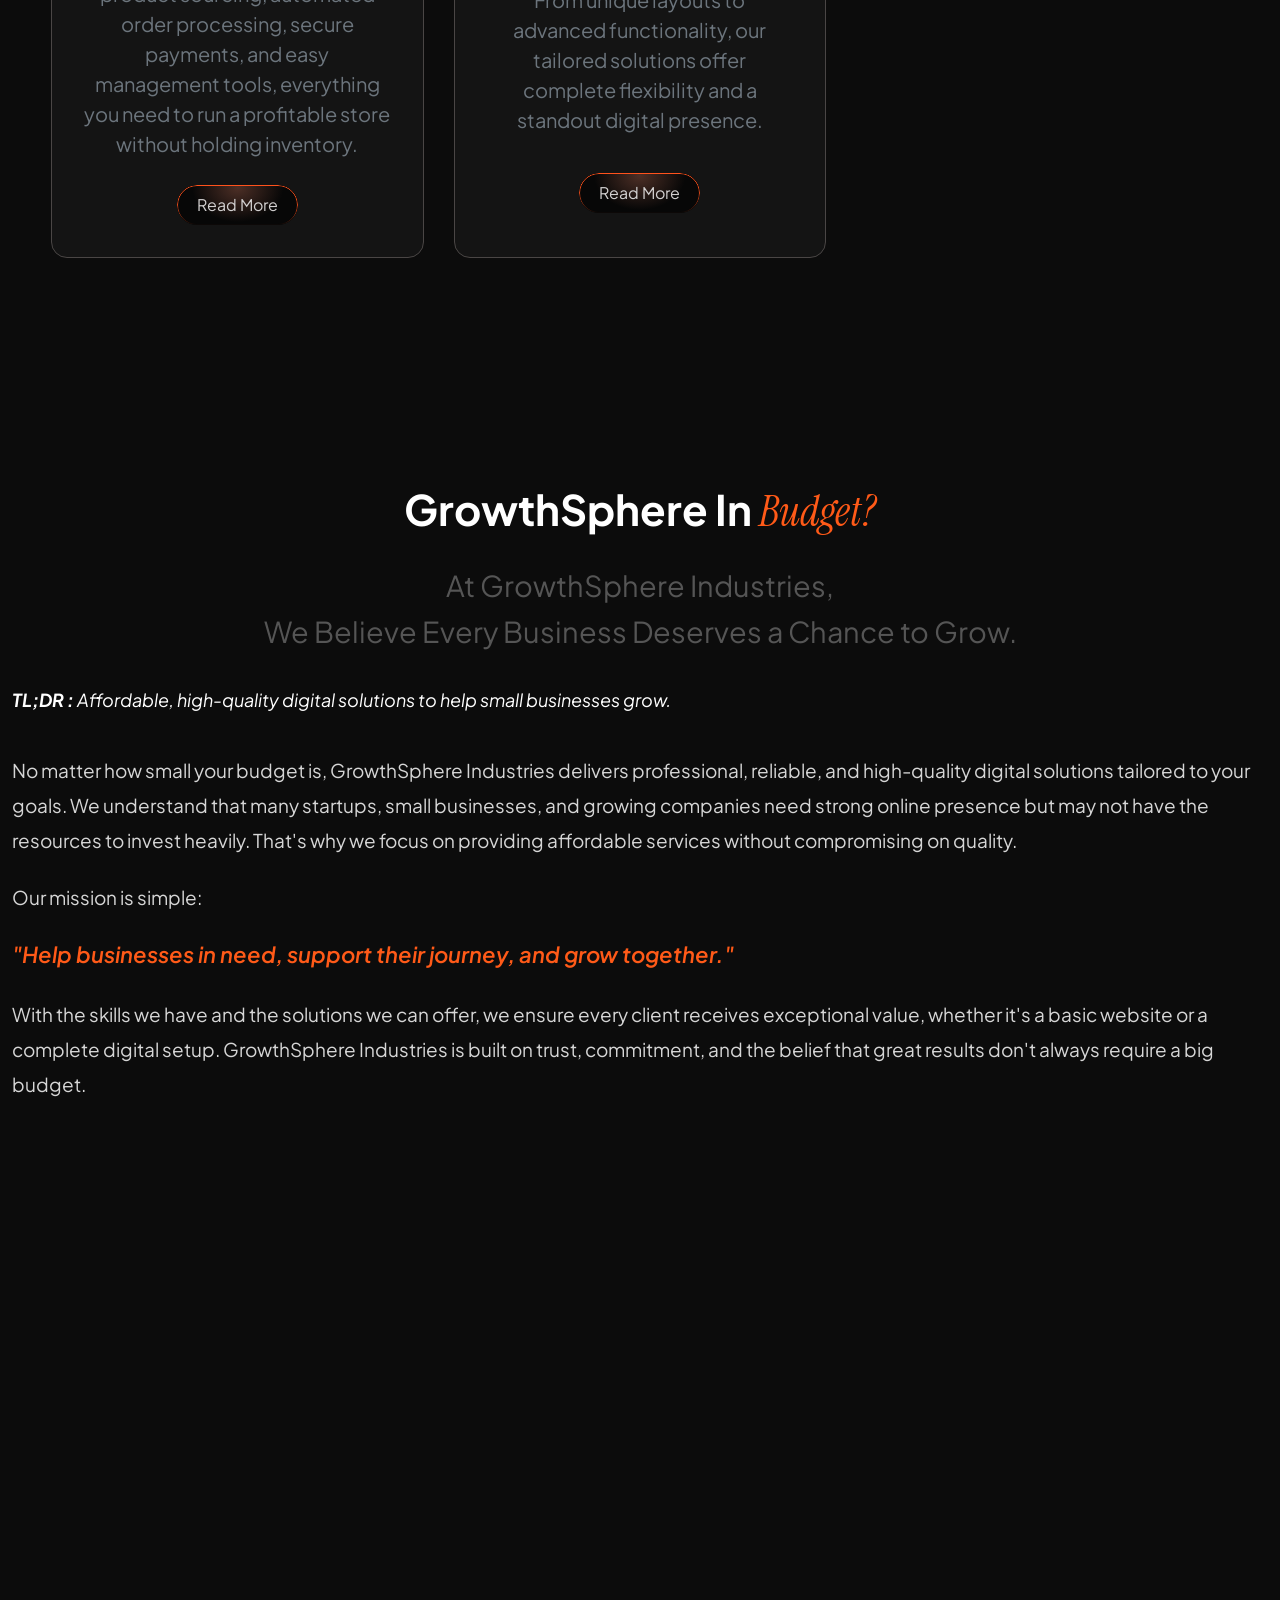
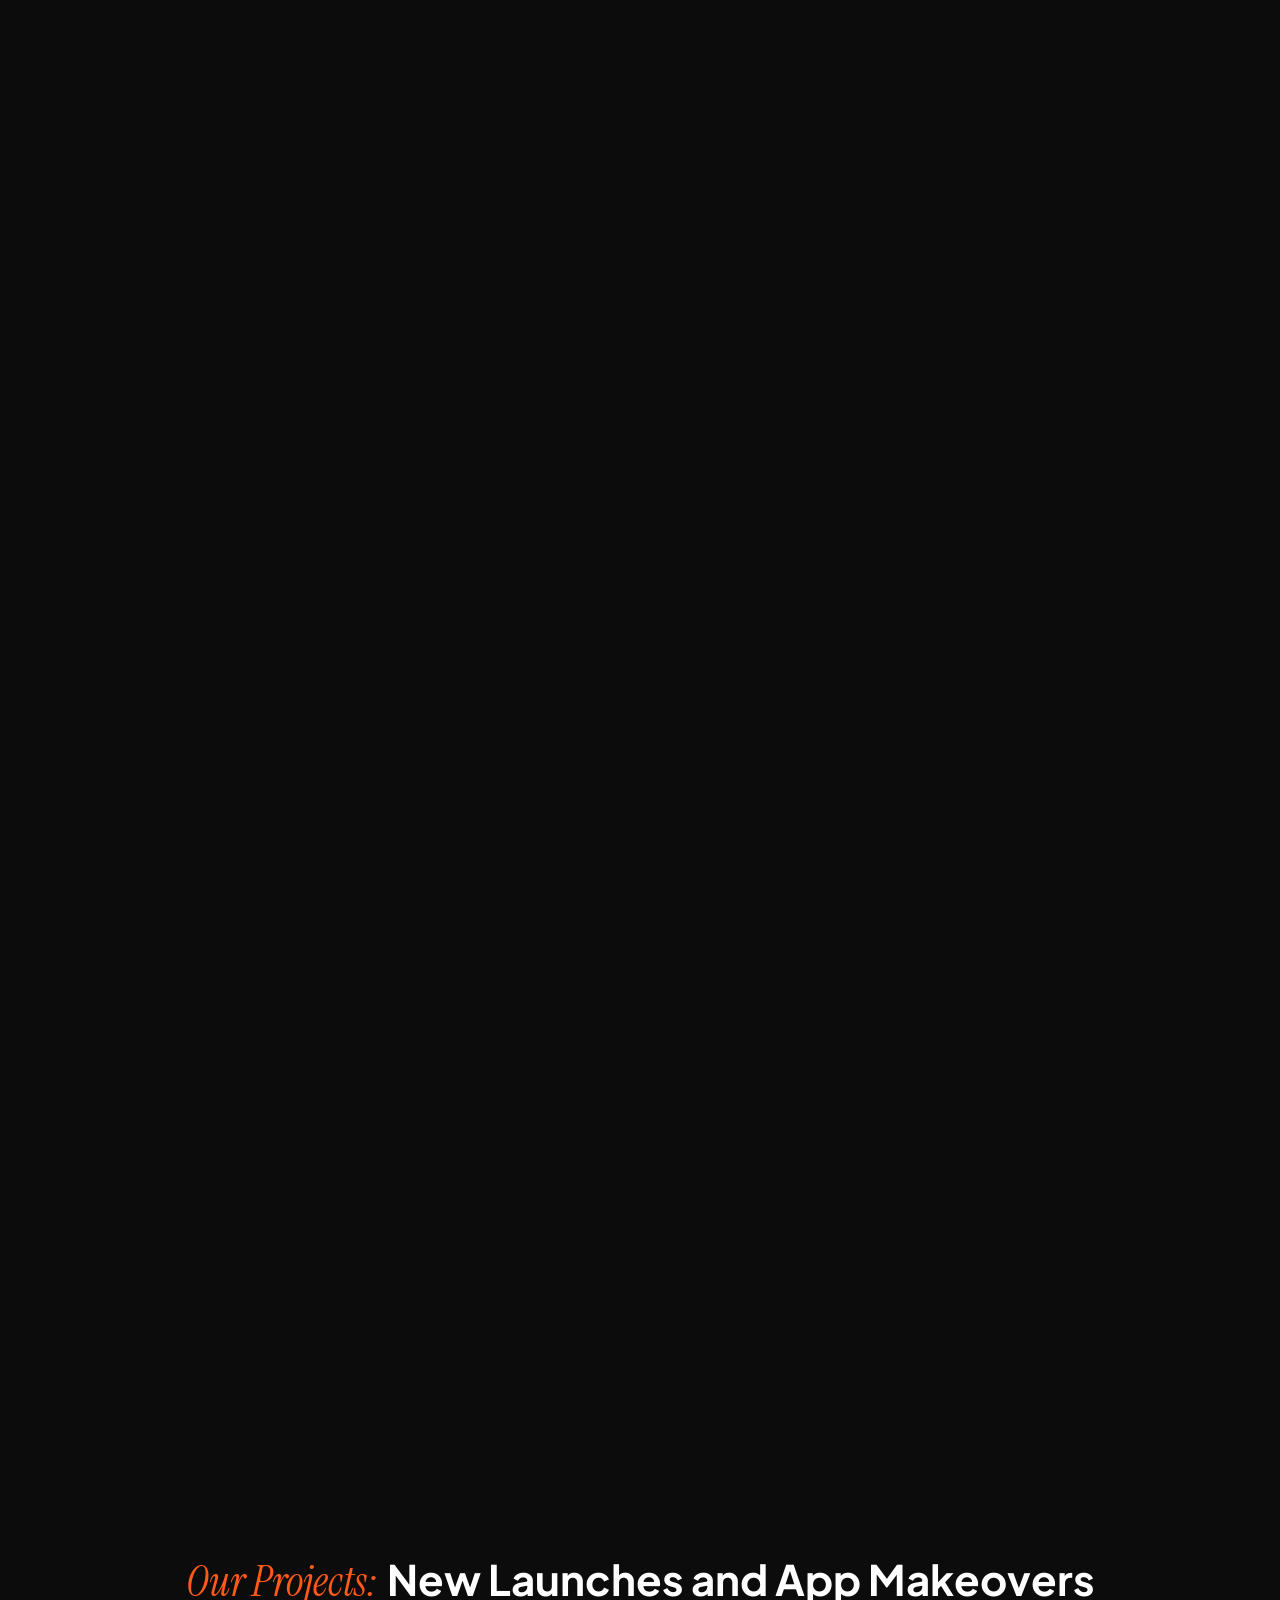
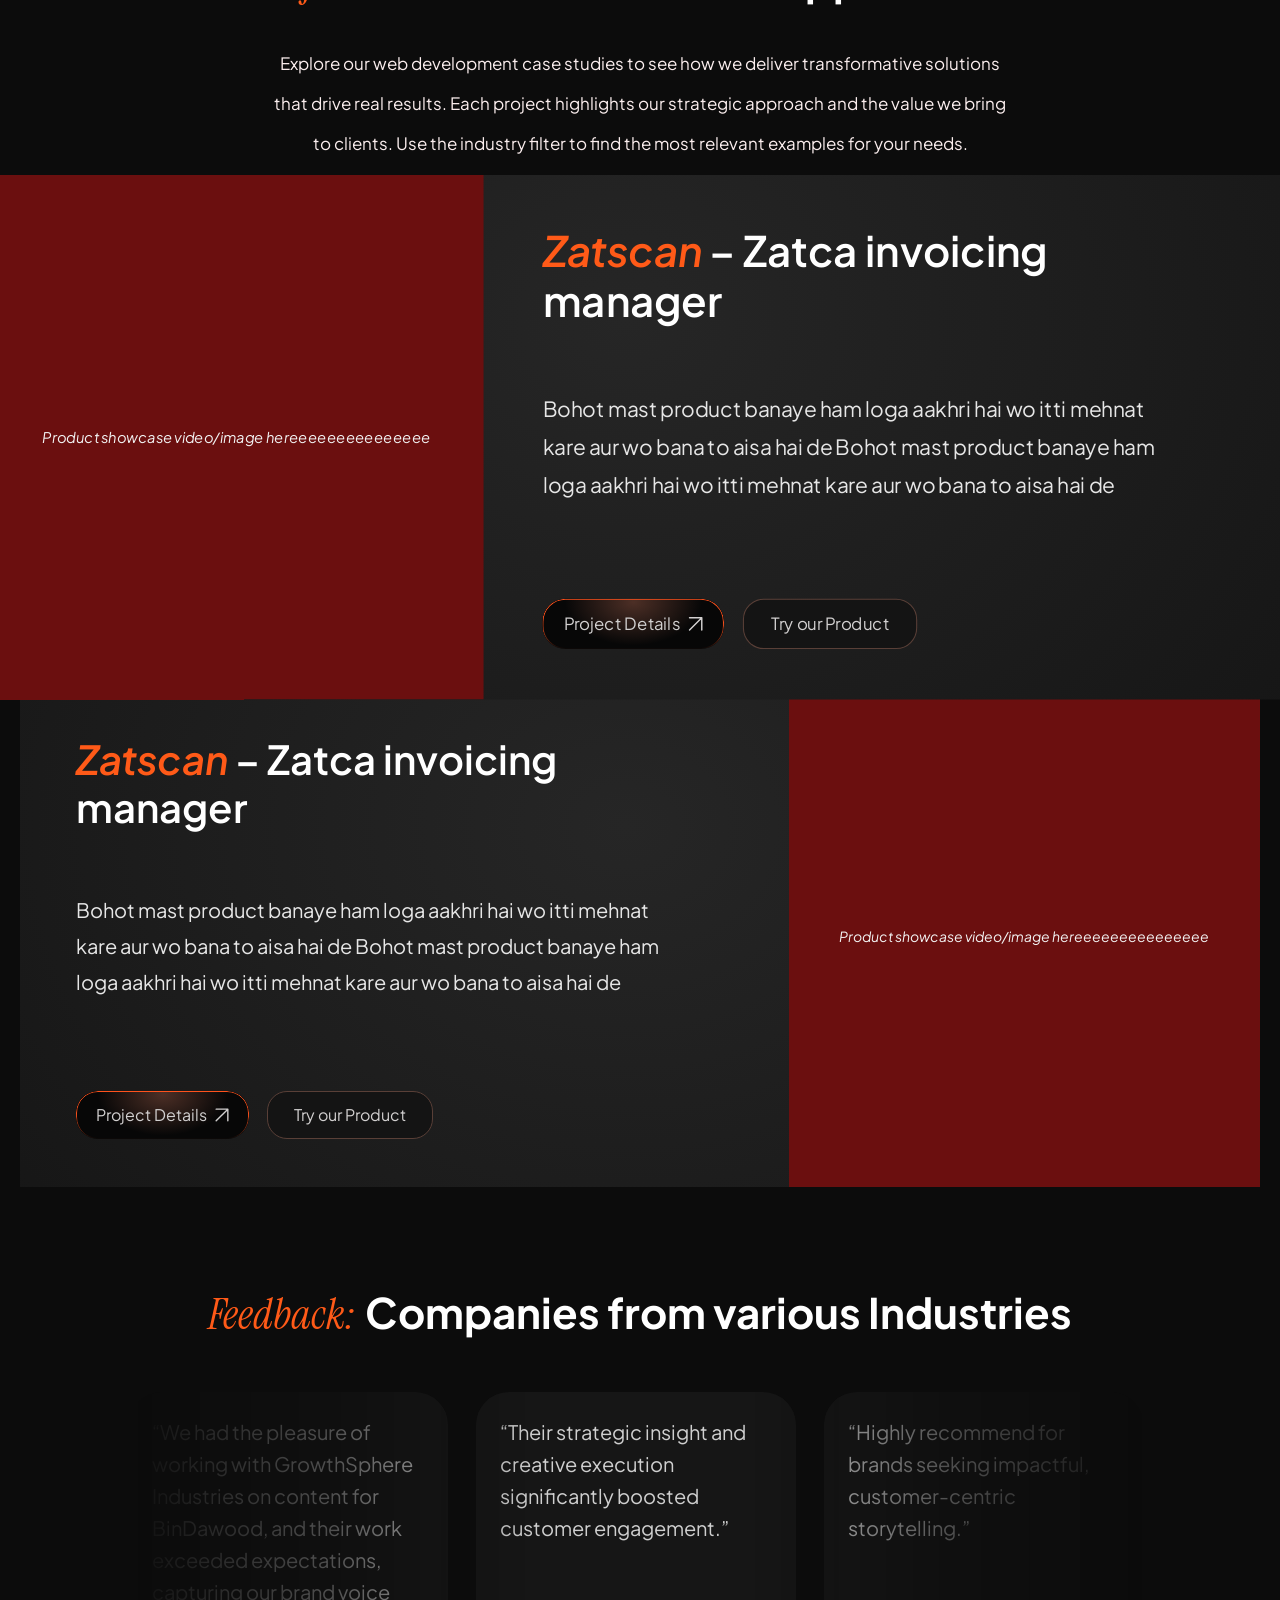
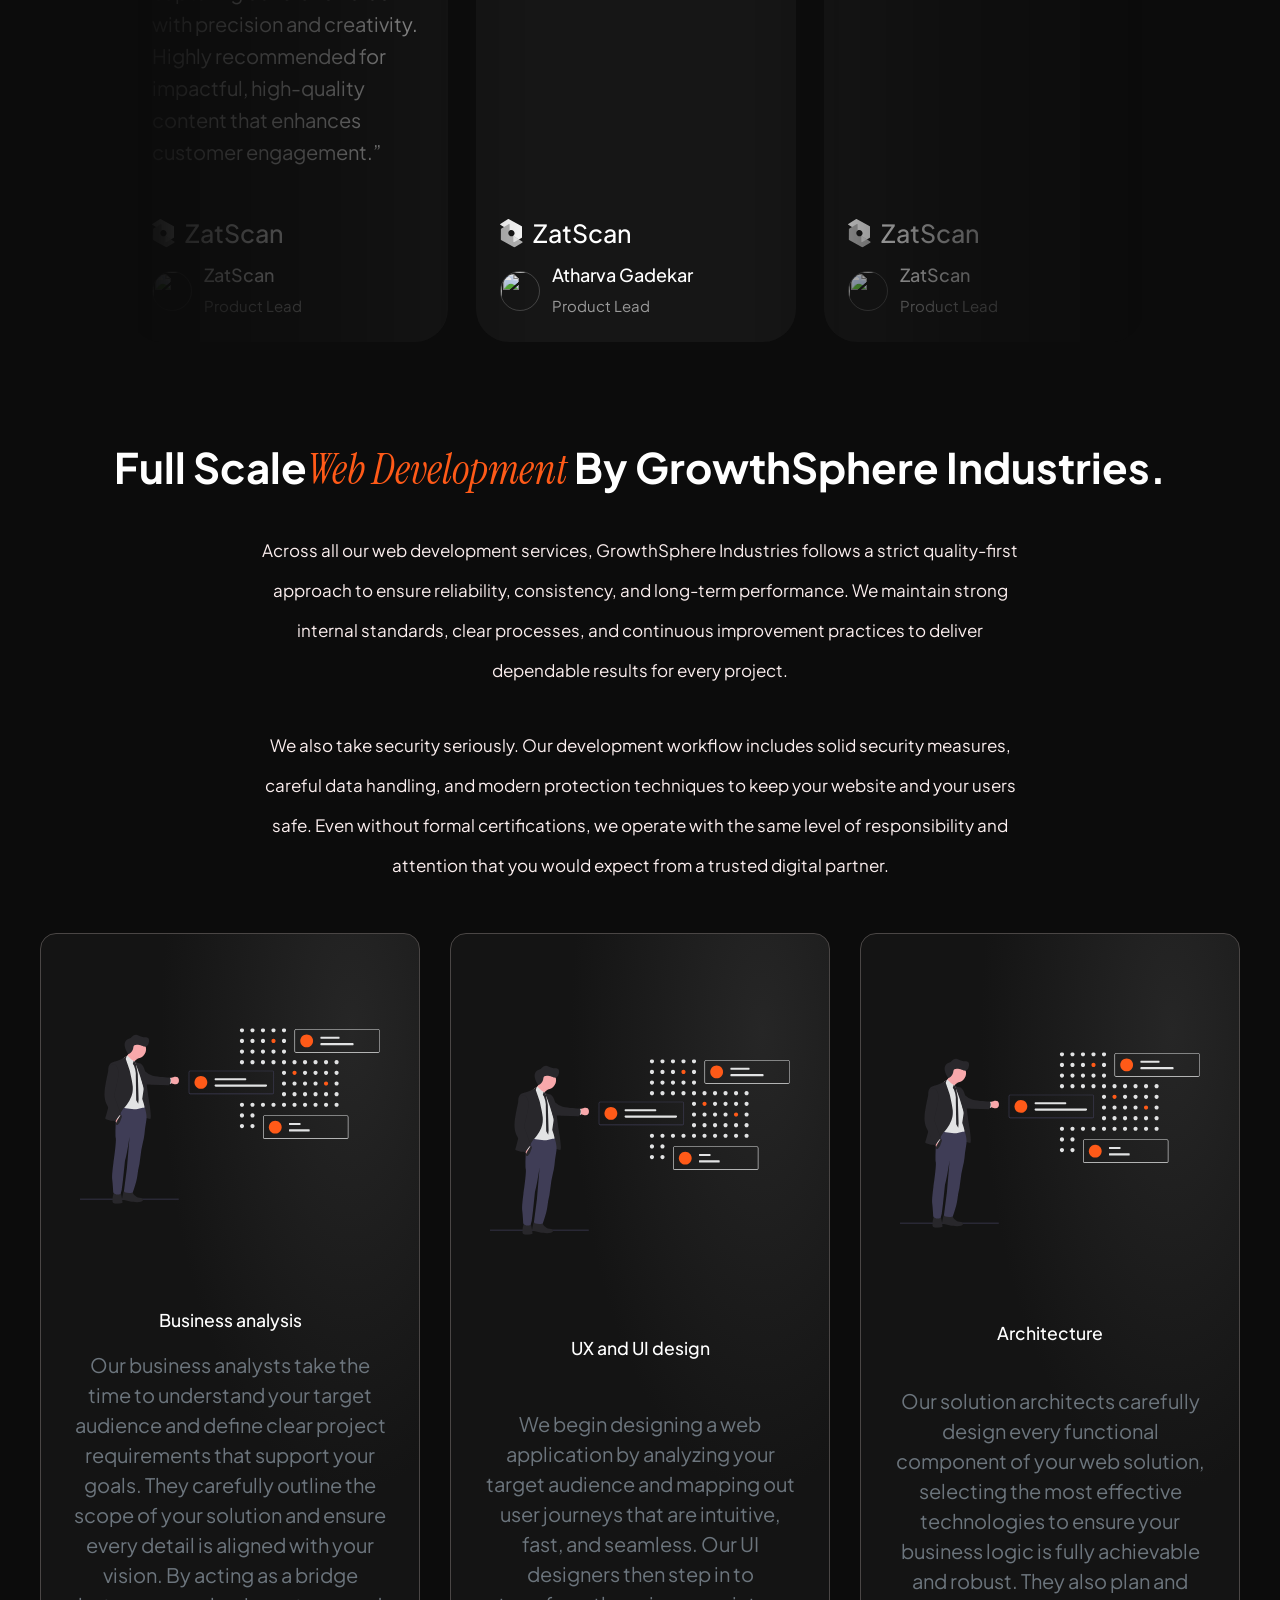
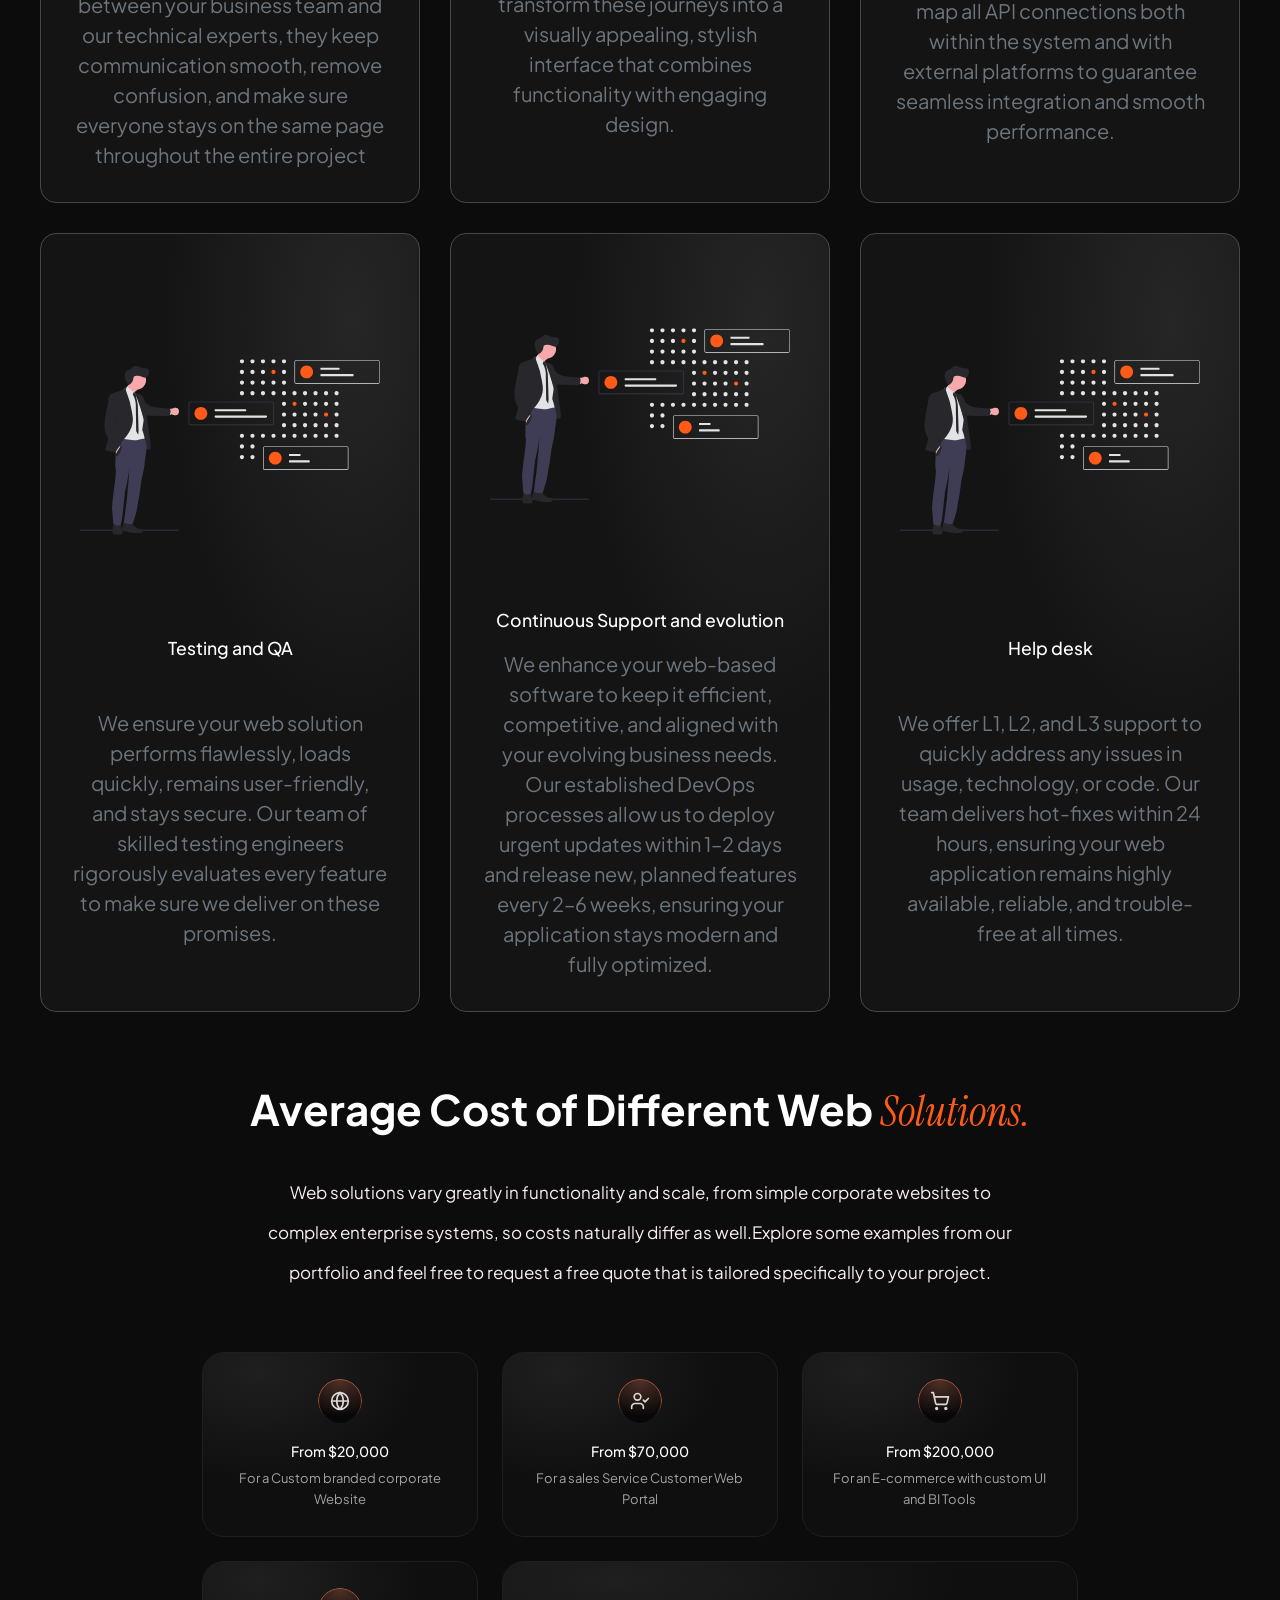
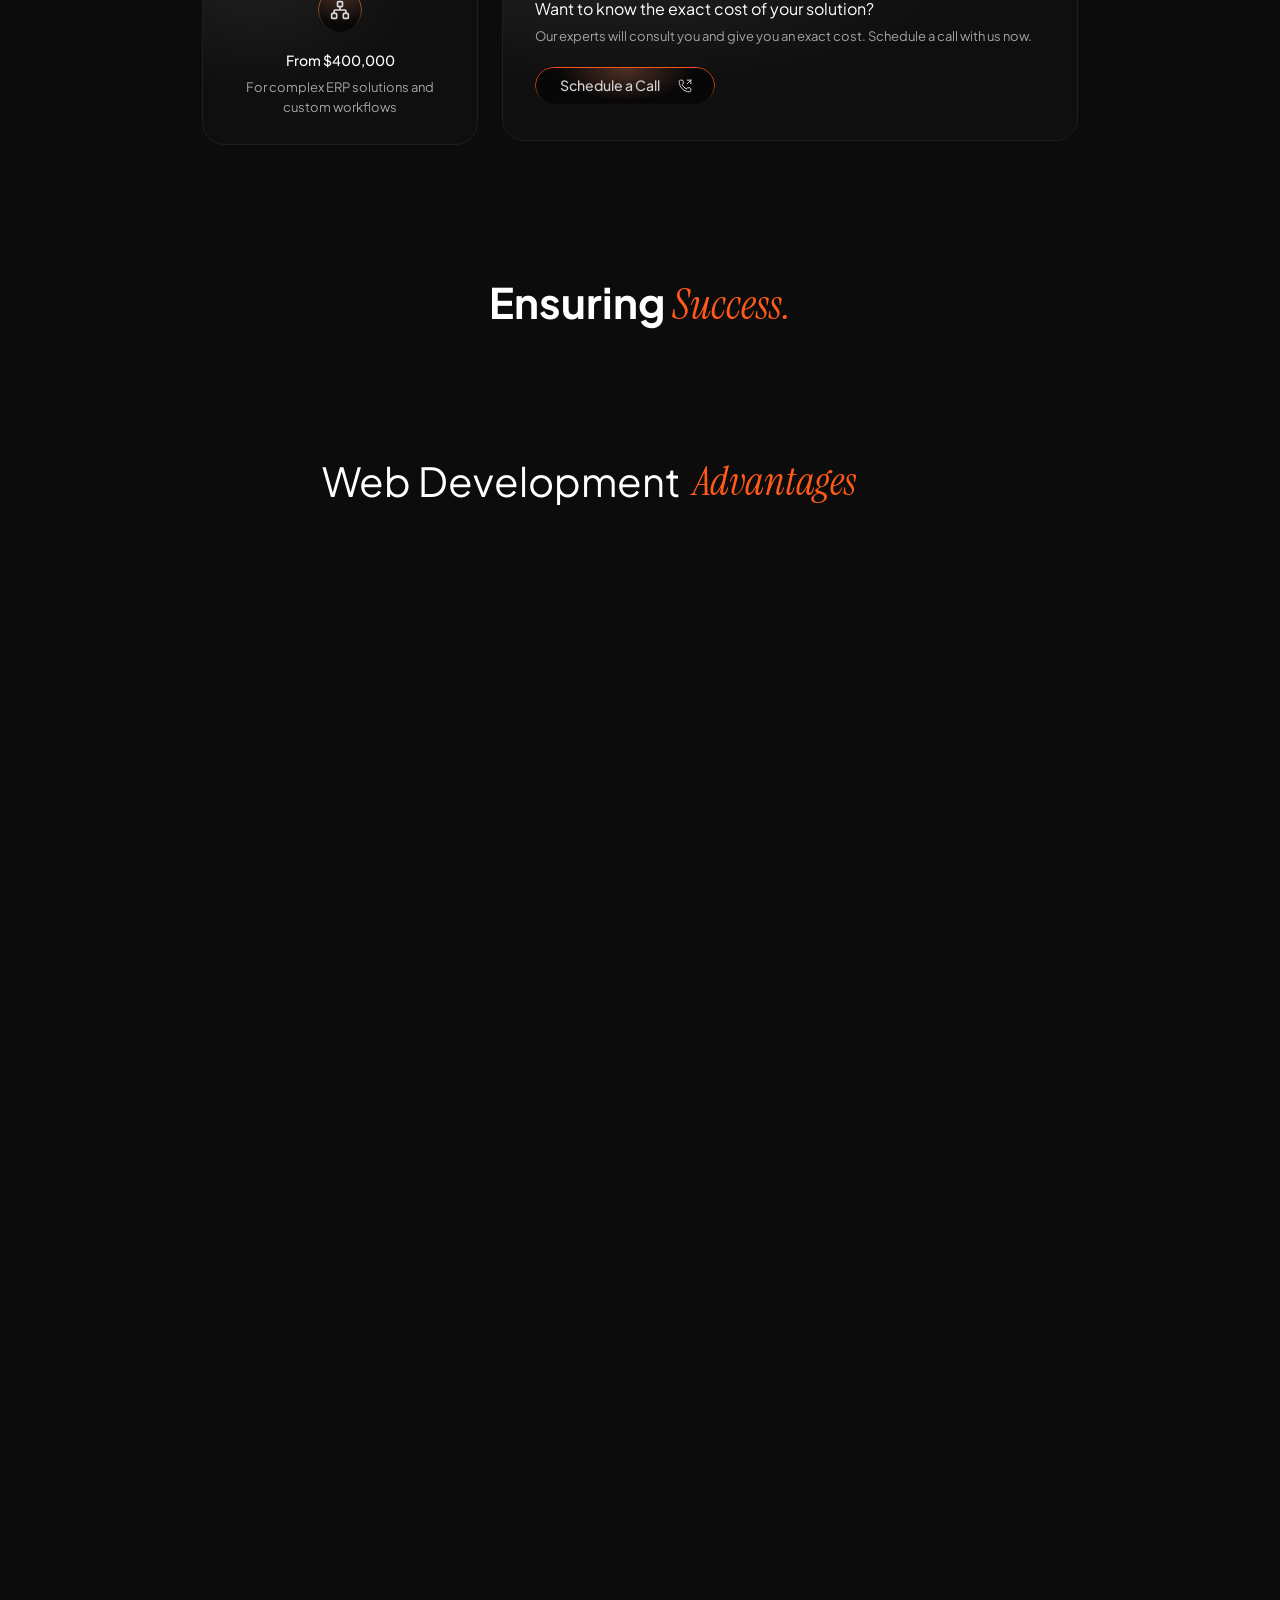
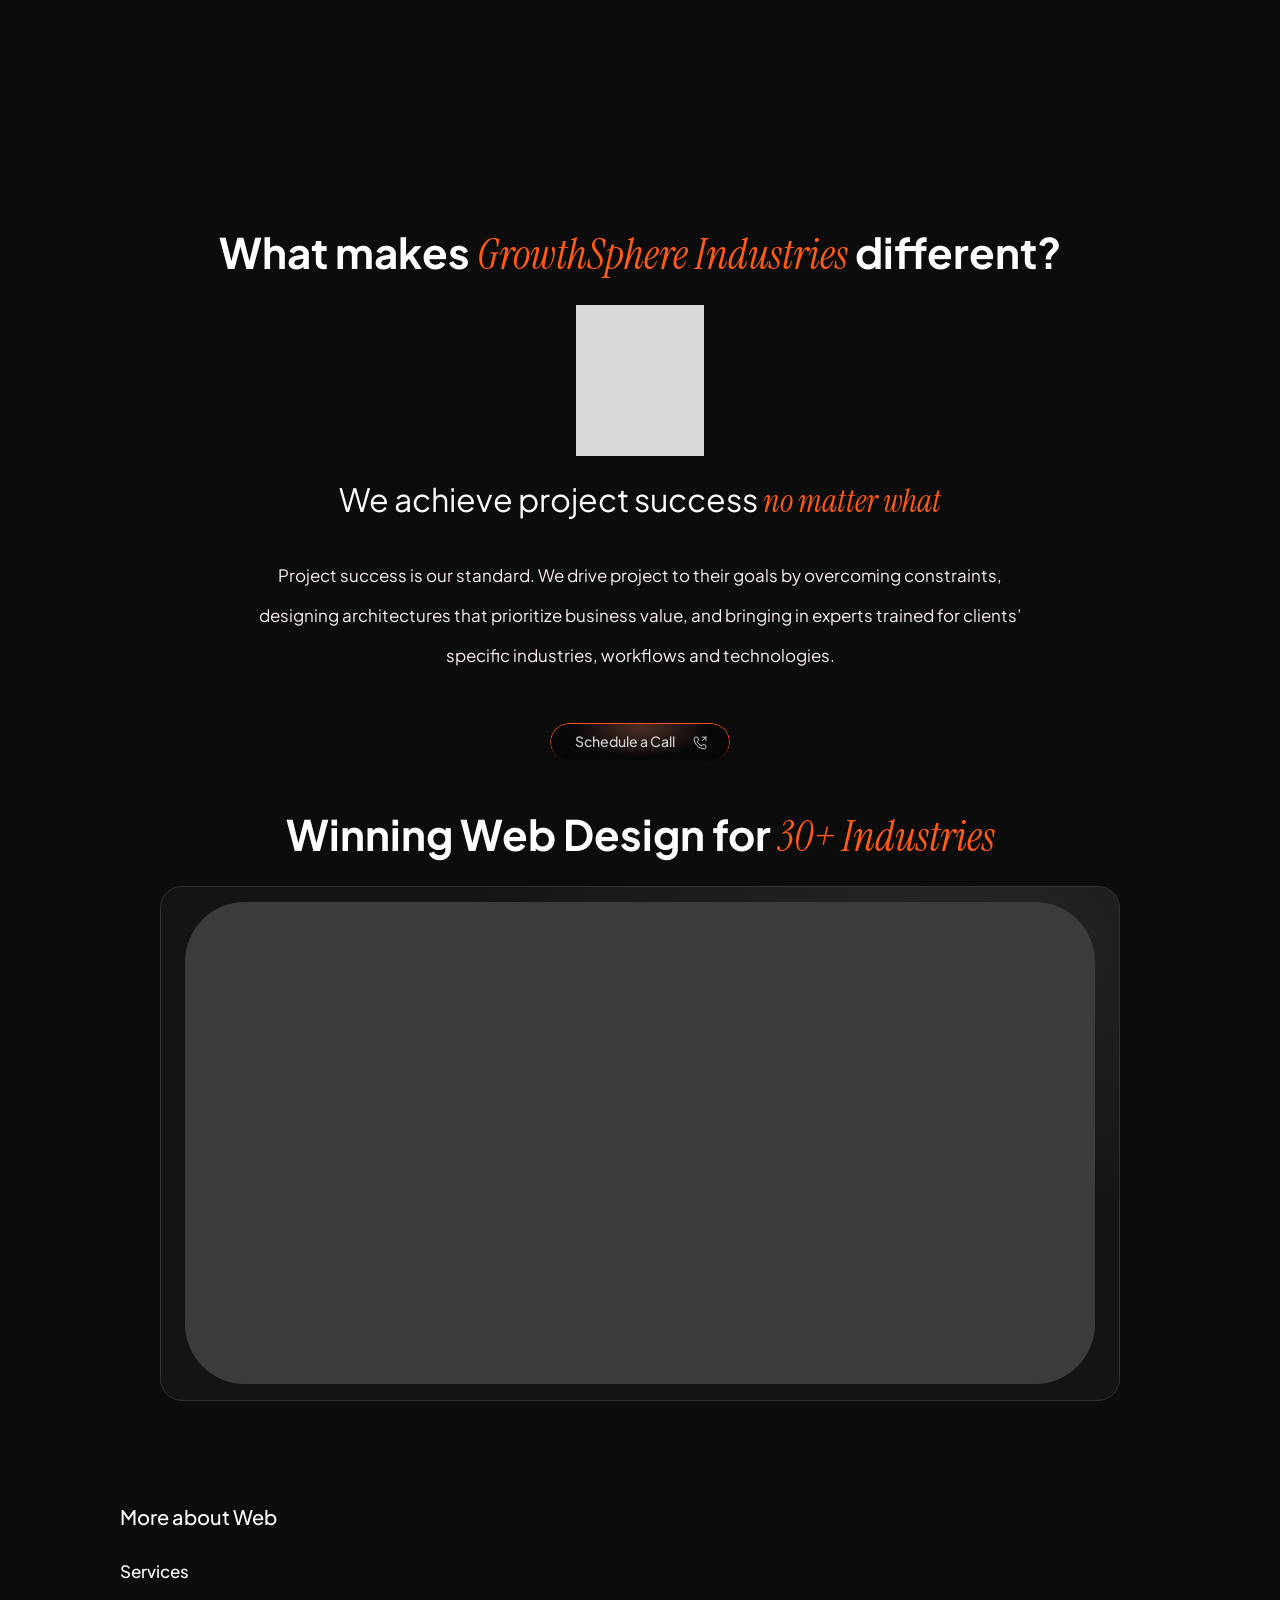
==== commit b0ab28d1: "Changes" ====
--- a/home.html
+++ b/home.html
@@ -653,20 +653,15 @@
             padding: 100px 20px;
             display: flex;
             flex-direction: column;
-            gap: 40px;
+            gap: 0;
         }
 
         /* MAIN CARD */
         .project-card {
-            max-width: 1598px;
             width: 100%;
-            margin: auto;
             display: flex;
             overflow: hidden;
-
-
             min-height: 500px;
-
             background: radial-gradient(71.58% 143.4% at 48.89% 27.75%,
                     #262626 0%,
                     #141414 100%);
@@ -1560,7 +1555,7 @@
                         At GrowthSphere Industries,
                     </p>
                     <p class="gs-line gs-line-2" id="gsLine2">
-                        <strong>We Believe Every Business Deserves a Chance to Grow.</strong>
+                        We Believe Every Business Deserves a Chance to Grow.
                     </p>
                 </div>
 
@@ -2419,10 +2414,11 @@
             const windowHeight = window.innerHeight;
 
             if (rect.top < windowHeight && rect.bottom > 0) {
-                const visible = 1 - rect.top / windowHeight;
+                // Multiply by 3 to make animation 3x faster
+                const visible = Math.min(1, (1 - rect.top / windowHeight) * 2);
 
                 /* SCALE RANGE */
-                const scale = Math.min(1.05, Math.max(0.9, visible));
+                const scale = Math.min(1.05, Math.max(0.9, 0.9 + (visible * 0.15)));
                 card.style.transform = `scale(${scale})`;
             }
         }
